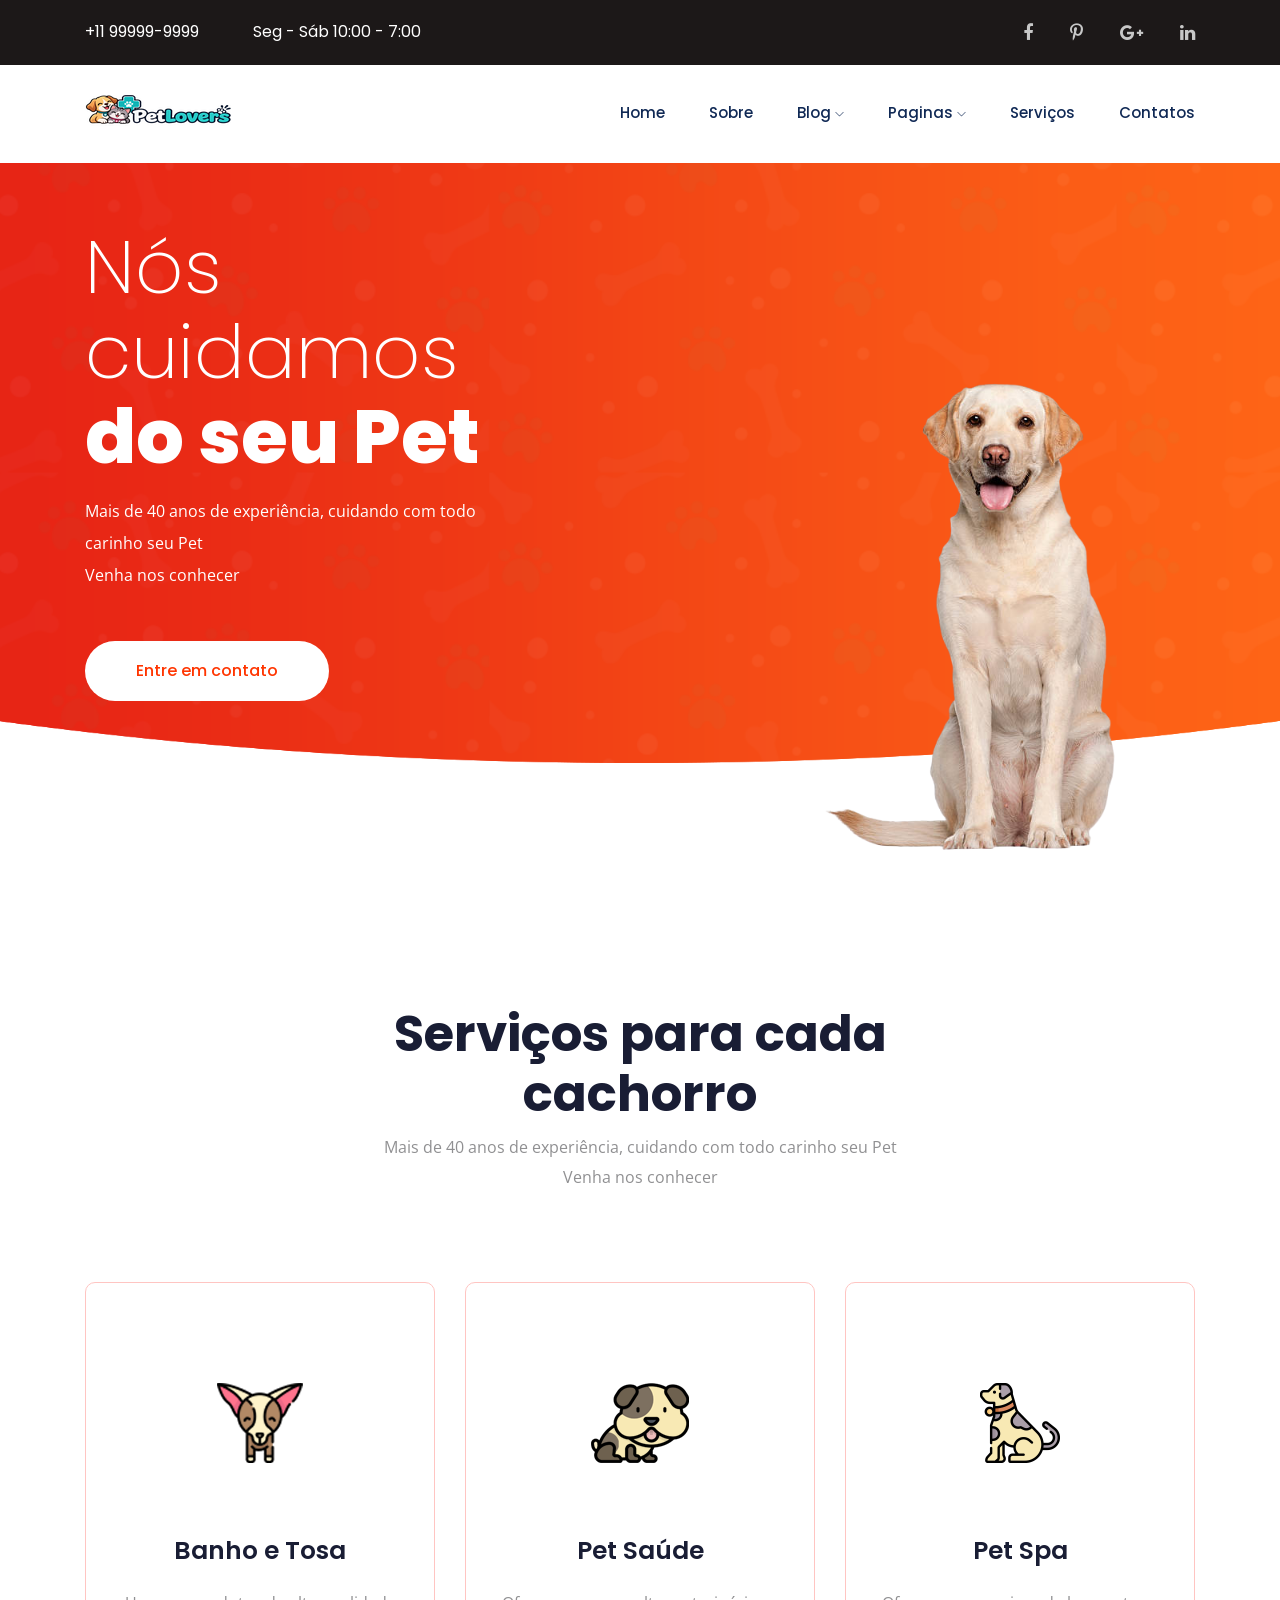
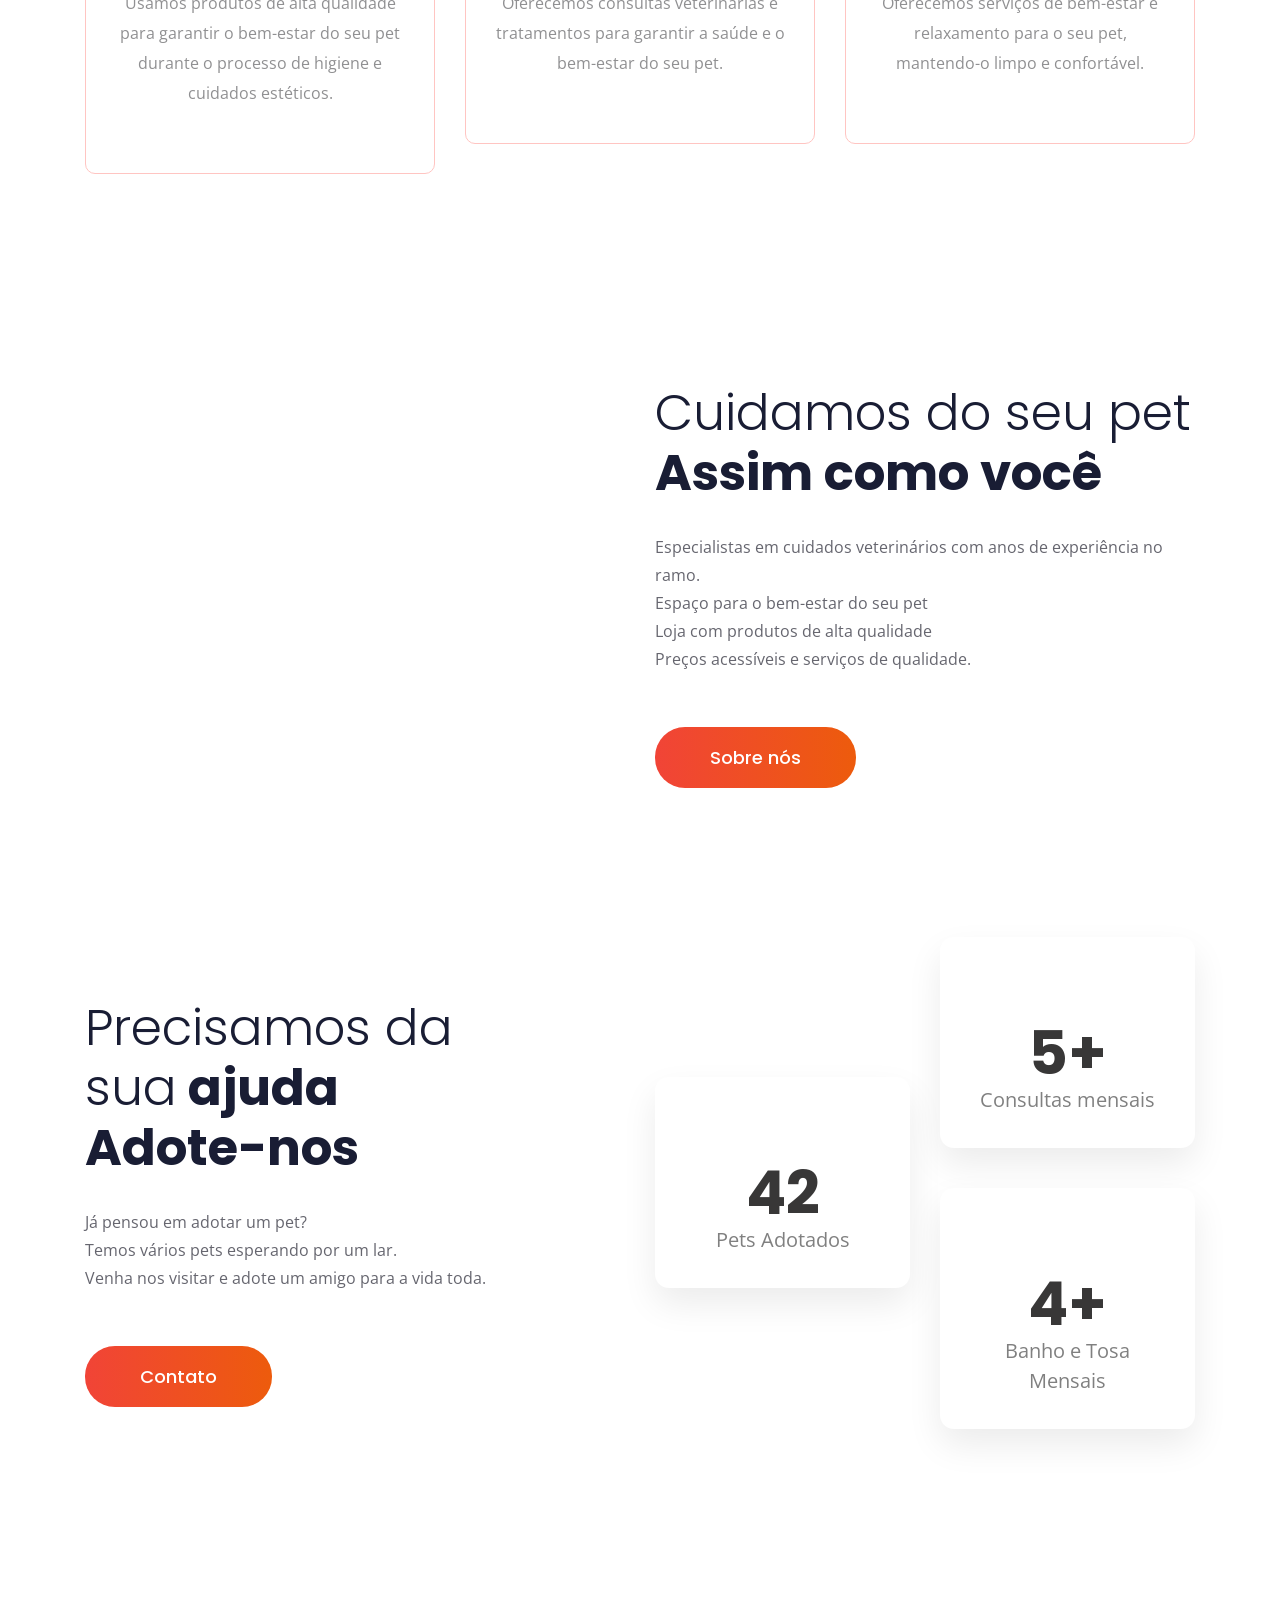
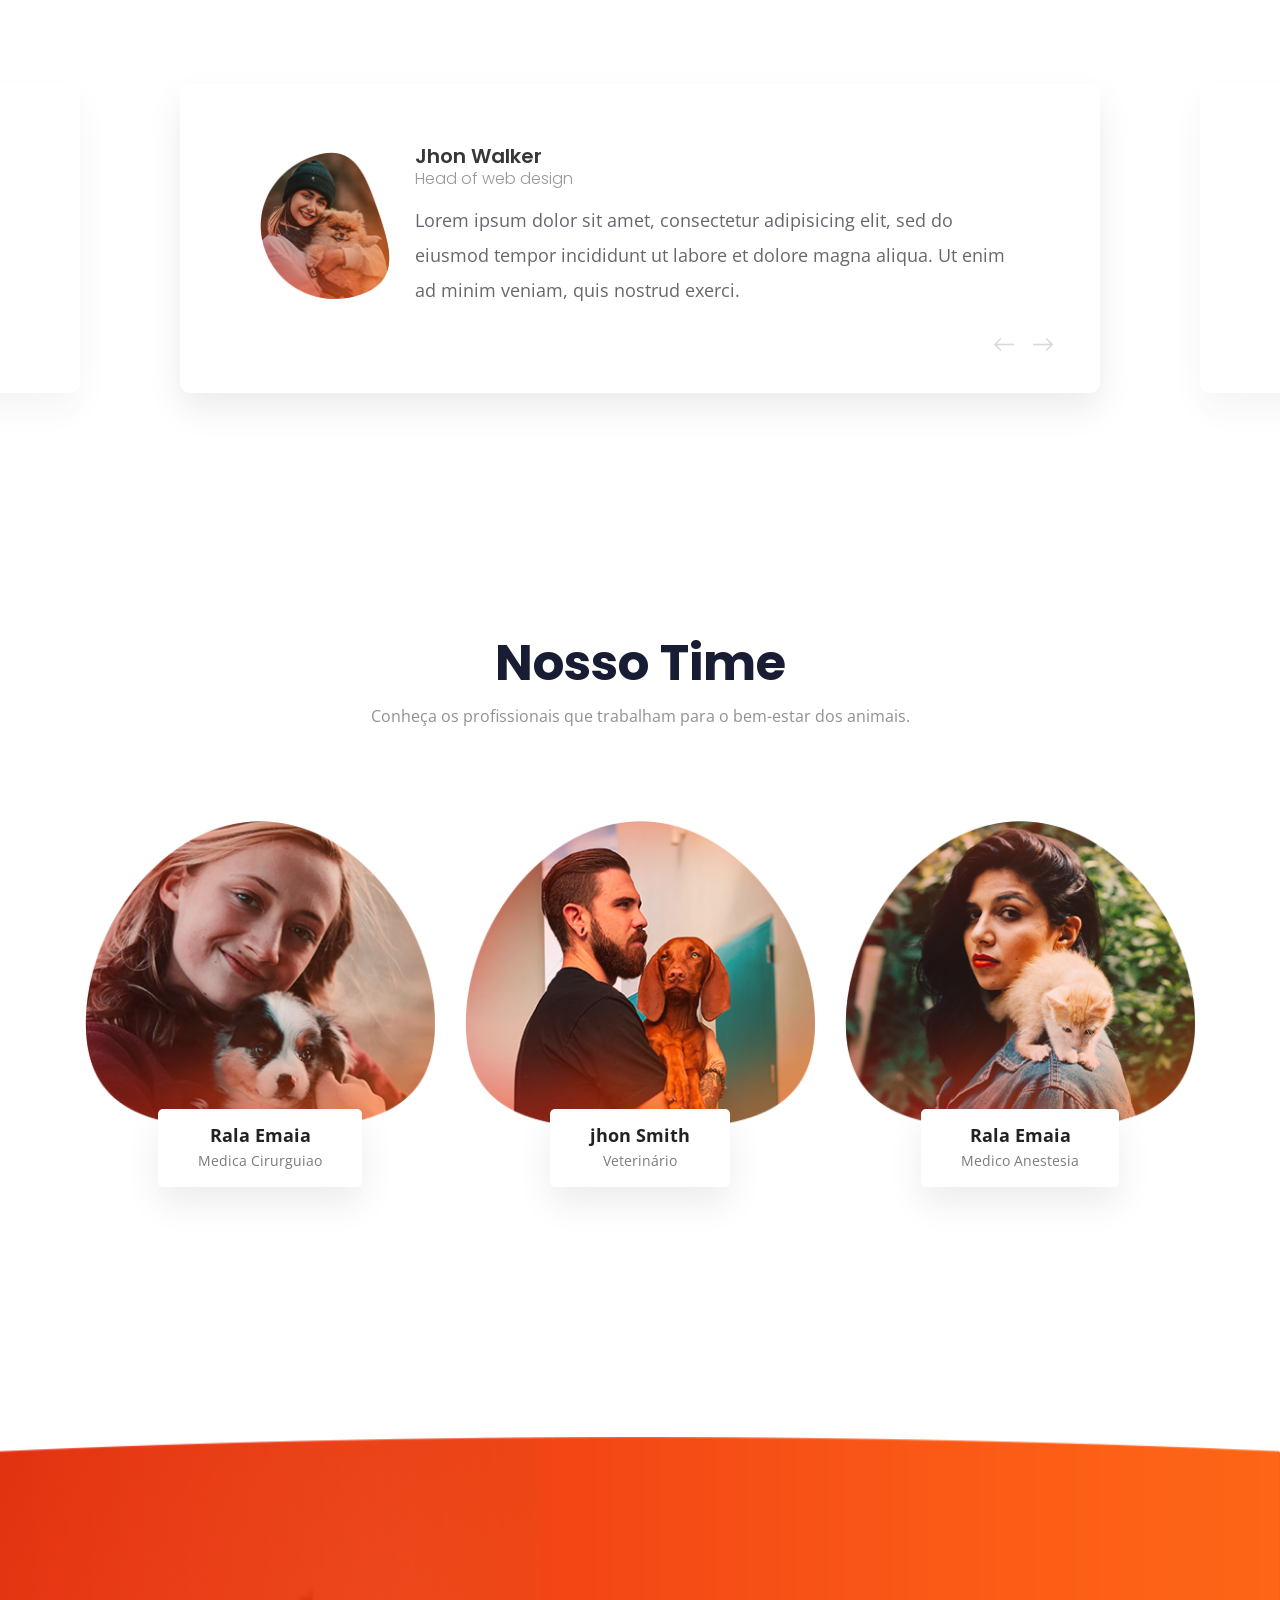
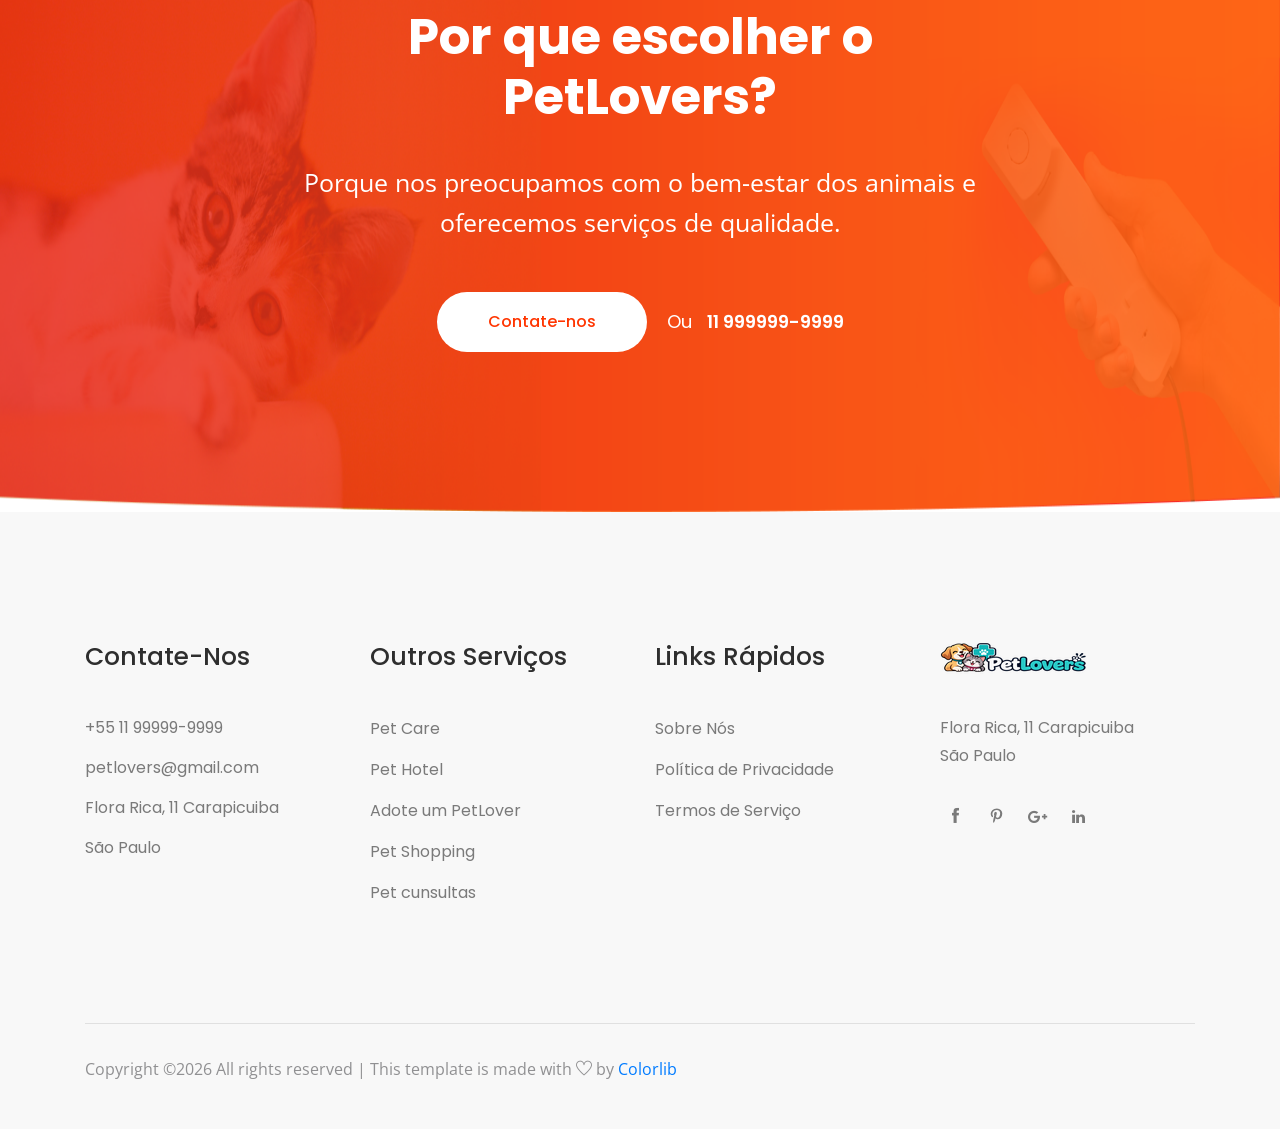
==== index.html @ 80d81865 "V.0.2 Alterado todas as palavras do site do inglês para portugues" ====
<!doctype html>
<html class="no-js" lang="zxx">

<head>
    <meta charset="utf-8">
    <meta http-equiv="x-ua-compatible" content="ie=edge">
    <title>PetLovers</title>
    <meta name="description" content="">
    <meta name="viewport" content="width=device-width, initial-scale=1">

    <!-- <link rel="manifest" href="site.webmanifest"> -->
    <link rel="shortcut icon" type="image/x-icon" href="img/favicon.png">
    <!-- Place favicon.ico in the root directory -->

    <!-- CSS here -->
    <link rel="stylesheet" href="css/bootstrap.min.css">
    <link rel="stylesheet" href="css/owl.carousel.min.css">
    <link rel="stylesheet" href="css/magnific-popup.css">
    <link rel="stylesheet" href="css/font-awesome.min.css">
    <link rel="stylesheet" href="css/themify-icons.css">
    <link rel="stylesheet" href="css/nice-select.css">
    <link rel="stylesheet" href="css/flaticon.css">
    <link rel="stylesheet" href="css/gijgo.css">
    <link rel="stylesheet" href="css/animate.css">
    <link rel="stylesheet" href="css/slicknav.css">
    <link rel="stylesheet" href="css/style.css">
    <!-- <link rel="stylesheet" href="css/responsive.css"> -->
</head>

<body>
    <!--[if lte IE 9]>
            <p class="browserupgrade">You are using an <strong>outdated</strong> browser. Please <a href="https://browsehappy.com/">upgrade your browser</a> to improve your experience and security.</p>
        <![endif]-->

    <header>
        <div class="header-area ">
            <div class="header-top_area">
                <div class="container">
                    <div class="row">
                        <div class="col-lg-6 col-md-8">
                            <div class="short_contact_list">
                                <ul>
                                    <li><a href="#">+11 99999-9999</a></li>
                                    <li><a href="#">Seg - Sáb 10:00 - 7:00</a></li>
                                </ul>
                            </div>
                        </div>
                        <div class="col-lg-6 col-md-4 ">
                            <div class="social_media_links">
                                <a href="#">
                                    <i class="fa fa-facebook"></i>
                                </a>
                                <a href="#">
                                    <i class="fa fa-pinterest-p"></i>
                                </a>
                                <a href="#">
                                    <i class="fa fa-google-plus"></i>
                                </a>
                                <a href="#">
                                    <i class="fa fa-linkedin"></i>
                                </a>
                            </div>
                        </div>
                    </div>
                </div>
            </div>
            <div id="sticky-header" class="main-header-area">
                <div class="container">
                    <div class="row align-items-center">
                        <div class="col-xl-3 col-lg-3">
                            <div class="logo">
                                <a href="index.html">
                                    <img src="img/logo.png" alt="PetLovers">
                                </a>
                            </div>
                        </div>
                        <div class="col-xl-9 col-lg-9">
                            <div class="main-menu  d-none d-lg-block">
                                <nav>
                                    <ul id="navigation">
                                        <li><a  href="index.html">home</a></li>
                                        <li><a href="about.html">Sobre</a></li>
                                        <li><a href="#">blog <i class="ti-angle-down"></i></a>
                                            <ul class="submenu">
                                                <li><a href="blog.html">blog</a></li>
                                                <li><a href="single-blog.html">Blog-Unico</a></li>
                                            </ul>
                                        </li>
                                        <li><a href="#">Paginas <i class="ti-angle-down"></i></a>
                                            <ul class="submenu">
                                                <li><a href="elements.html">Elementos</a></li>
                                                
                                            </ul>
                                        </li>
                                        <li><a href="service.html">Serviços</a></li>
                                        <li><a href="contact.html">Contatos</a></li>
                                    </ul>
                                </nav>
                            </div>
                        </div>
                        <div class="col-12">
                            <div class="mobile_menu d-block d-lg-none"></div>
                        </div>
                    </div>
                </div>
            </div>
        </div>
    </header>

    <!-- slider_area_start -->
    <div class="slider_area">
        <div class="single_slider slider_bg_1 d-flex align-items-center">
            <div class="container">
                <div class="row">
                    <div class="col-lg-5 col-md-6">
                        <div class="slider_text">
                            <h3>Nós cuidamos <br> <span>do seu Pet</span></h3>
                            <p>Mais de 40 anos de experiência, cuidando com todo carinho seu Pet<br> Venha nos conhecer</p>
                            <a href="contact.html" class="boxed-btn4">Entre em contato</a>
                        </div>
                    </div>
                </div>
            </div>
            <div class="dog_thumb d-none d-lg-block">
                <img src="img/pets/dog.png" alt="Dog">
            </div>
        </div>
    </div>
    <!-- slider_area_end -->

    <!-- service_area_start  -->
    <div class="service_area">
        <div class="container">
            <div class="row justify-content-center ">
                <div class="col-lg-7 col-md-10">
                    <div class="section_title text-center mb-95">
                        <h3>Serviços para cada cachorro</h3>
                        <p>Mais de 40 anos de experiência, cuidando com todo carinho seu Pet<br> Venha nos conhecer</p>
                    </div>
                </div>
            </div>
            <div class="row justify-content-center">
                <div class="col-lg-4 col-md-6">
                    <div class="single_service">
                         <div class="service_thumb service_icon_bg_1 d-flex align-items-center justify-content-center">
                             <div class="service_icon">
                                 <img src="img/service/service_icon_1.png" alt="">
                             </div>
                         </div>
                         <div class="service_content text-center">
                            <h3>Banho e Tosa</h3>
                            <p>Usamos produtos de alta qualidade para garantir o bem-estar do seu pet durante o processo de higiene e cuidados estéticos.</p>
                         </div>
                    </div>
                </div>
                <div class="col-lg-4 col-md-6">
                    <div class="single_service active">
                         <div class="service_thumb service_icon_bg_1 d-flex align-items-center justify-content-center">
                             <div class="service_icon">
                                 <img src="img/service/service_icon_2.png" alt="">
                             </div>
                         </div>
                         <div class="service_content text-center">
                            <h3>Pet Saúde</h3>
                            <p>Oferecemos consultas veterinárias e tratamentos para garantir a saúde e o bem-estar do seu pet.</p>
                         </div>
                    </div>
                </div>
                <div class="col-lg-4 col-md-6">
                    <div class="single_service">
                         <div class="service_thumb service_icon_bg_1 d-flex align-items-center justify-content-center">
                             <div class="service_icon">
                                 <img src="img/service/service_icon_3.png" alt="">
                             </div>
                         </div>
                         <div class="service_content text-center">
                            <h3>Pet Spa</h3>
                            <p>Oferecemos serviços de bem-estar e relaxamento para o seu pet, mantendo-o limpo e confortável.</p>
                         </div>
                    </div>
                </div>
            </div>
        </div>
    </div>
    <!-- service_area_end -->

    <!-- pet_care_area_start  -->
    <div class="pet_care_area">
        <div class="container">
            <div class="row align-items-center">
                <div class="col-lg-5 col-md-6">
                    <div class="pet_thumb">
                        <img src="img/about/pet_care.png" alt="">
                    </div>
                </div>
                <div class="col-lg-6 offset-lg-1 col-md-6">
                    <div class="pet_info">
                        <div class="section_title">
                            <h3><span>Cuidamos do seu pet </span> <br>
                                Assim como você</h3>
                            <p> Especialistas em cuidados veterinários com anos de experiência no ramo. <br> Espaço para o bem-estar do seu pet <br> Loja com produtos de alta qualidade<br>
                                Preços acessíveis e serviços de qualidade.</p>
                            <a href="about.html" class="boxed-btn3">Sobre nós</a>
                        </div>
                    </div>
                </div>
            </div>
        </div>
    </div>
    <!-- pet_care_area_end  -->

    <!-- adapt_area_start  -->
    <div class="adapt_area">
        <div class="container">
            <div class="row justify-content-between align-items-center">
                <div class="col-lg-5">
                    <div class="adapt_help">
                        <div class="section_title">
                            <h3><span>Precisamos da sua</span>
                                ajuda Adote-nos</h3>
                            <p>
                                Já pensou em adotar um pet? <br> Temos vários pets esperando por um lar. <br> Venha nos visitar e adote um amigo para a vida toda.
                            </p>
                            <a href="contact.html" class="boxed-btn3">Contato</a>
                        </div>
                    </div>
                </div>
                <div class="col-lg-6">
                    <div class="adapt_about">
                        <div class="row align-items-center">
                            <div class="col-lg-6 col-md-6">
                                <div class="single_adapt text-center">
                                    <img src="img/adapt_icon/1.png" alt="">
                                    <div class="adapt_content">
                                        <h3 class="counter">452</h3>
                                        <p>Pets Adotados</p>
                                    </div>
                                </div>
                            </div>
                            <div class="col-lg-6 col-md-6">
                                <div class="single_adapt text-center">
                                    <img src="img/adapt_icon/3.png" alt="">
                                    <div class="adapt_content">
                                        <h3><span class="counter">52</span>+</h3>
                                        <p>Consultas mensais</p>
                                    </div>
                                </div>
                                <div class="single_adapt text-center">
                                    <img src="img/adapt_icon/2.png" alt="">
                                    <div class="adapt_content">
                                        <h3><span class="counter">52</span>+</h3>
                                        <p>Banho e Tosa Mensais</p>
                                    </div>
                                </div>
                            </div>
                        </div>
                    </div>
                </div>
            </div>
        </div>
    </div>
    <!-- adapt_area_end  -->

    <!-- testmonial_area_start  -->
    <div class="testmonial_area">
        <div class="container">
            <div class="row justify-content-center">
                <div class="col-lg-10">
                    <div class="textmonial_active owl-carousel">
                        <div class="testmonial_wrap">
                            <div class="single_testmonial d-flex align-items-center">
                                <div class="test_thumb">
                                    <img src="img/testmonial/1.png" alt="">
                                </div>
                                <div class="test_content">
                                    <h4>Jhon Walker</h4>
                                    <span>Head of web design</span>
                                    <p>Lorem ipsum dolor sit amet, consectetur adipisicing elit, sed do eiusmod tempor incididunt ut labore et dolore magna aliqua. Ut enim ad minim veniam, quis nostrud exerci.</p>
                                </div>
                            </div>
                        </div>
                        <div class="testmonial_wrap">
                            <div class="single_testmonial d-flex align-items-center">
                                <div class="test_thumb">
                                    <img src="img/testmonial/1.png" alt="">
                                </div>
                                <div class="test_content">
                                    <h4>Jhon Walker</h4>
                                    <span>Head of web design</span>
                                    <p>Lorem ipsum dolor sit amet, consectetur adipisicing elit, sed do eiusmod tempor incididunt ut labore et dolore magna aliqua. Ut enim ad minim veniam, quis nostrud exerci.</p>
                                </div>
                            </div>
                        </div>
                        <div class="testmonial_wrap">
                            <div class="single_testmonial d-flex align-items-center">
                                <div class="test_thumb">
                                    <img src="img/testmonial/1.png" alt="">
                                </div>
                                <div class="test_content">
                                    <h4>Jhon Walker</h4>
                                    <span>Head of web design</span>
                                    <p>Lorem ipsum dolor sit amet, consectetur adipisicing elit, sed do eiusmod tempor incididunt ut labore et dolore magna aliqua. Ut enim ad minim veniam, quis nostrud exerci.</p>
                                </div>
                            </div>
                        </div>
                    </div>
                </div>
            </div>

        </div>
    </div>
    <!-- testmonial_area_end  -->

    <!-- team_area_start  -->
    <div class="team_area">
        <div class="container">
            <div class="row justify-content-center ">
                <div class="col-lg-6 col-md-10">
                    <div class="section_title text-center mb-95">
                        <h3>Nosso Time</h3>
                        <p>Conheça os profissionais que trabalham para o bem-estar dos animais.</p>
                    </div>
                </div>
            </div>
            <div class="row justify-content-center">
                <div class="col-lg-4 col-md-6">
                    <div class="single_team">
                        <div class="thumb">
                            <img src="img/team/1.png" alt="">
                        </div>
                        <div class="member_name text-center">
                            <div class="mamber_inner">
                                <h4>Rala Emaia</h4>
                                <p>Medica Cirurguiao</p>
                            </div>
                        </div>
                    </div>
                </div>
                <div class="col-lg-4 col-md-6">
                    <div class="single_team">
                        <div class="thumb">
                            <img src="img/team/2.png" alt="">
                        </div>
                        <div class="member_name text-center">
                            <div class="mamber_inner">
                                <h4>jhon Smith</h4>
                                <p> Veterinário</p>
                            </div>
                        </div>
                    </div>
                </div>
                <div class="col-lg-4 col-md-6">
                    <div class="single_team">
                        <div class="thumb">
                            <img src="img/team/3.png" alt="">
                        </div>
                        <div class="member_name text-center">
                            <div class="mamber_inner">
                                <h4>Rala Emaia</h4>
                                <p>Medico Anestesia</p>
                            </div>
                        </div>
                    </div>
                </div>
            </div>
        </div>
    </div>
    <!-- team_area_start  -->

    <div class="contact_anipat anipat_bg_1">
        <div class="container">
            <div class="row justify-content-center">
                <div class="col-lg-8">
                    <div class="contact_text text-center">
                        <div class="section_title text-center">
                            <h3>Por que escolher o PetLovers?</h3>
                            <p>Porque nos preocupamos com o bem-estar dos animais e oferecemos serviços de qualidade.</p>
                        </div>
                        <div class="contact_btn d-flex align-items-center justify-content-center">
                            <a href="contact.html" class="boxed-btn4">Contate-nos</a>
                            <p>Ou  <a href="#"> 11 999999-9999</a></p>
                        </div>
                    </div>
                </div>
            </div>
        </div>
    </div>

    <!-- footer_start  -->
    <footer class="footer">
        <div class="footer_top">
            <div class="container">
                <div class="row">
                    <div class="col-xl-3 col-md-6 col-lg-3">
                        <div class="footer_widget">
                            <h3 class="footer_title">
                                Contate-nos
                            </h3>
                            <ul class="address_line">
                                <li>+55 11 99999-9999</li>
                                <li><a href="#">petlovers@gmail.com</a></li>
                                <li>Flora Rica, 11 Carapicuiba <br> São Paulo </li>
                            </ul>
                        </div>
                    </div>
                    <div class="col-xl-3  col-md-6 col-lg-3">
                        <div class="footer_widget">
                            <h3 class="footer_title">
                                Outros Serviços
                            </h3>
                            <ul class="links">
                                <li><a href="#">Pet Care</a></li>
                                <li><a href="#">Pet Hotel</a></li>
                                <li><a href="#">Adote um PetLover</a></li>
                                <li><a href="#">Pet Shopping</a></li>
                                <li><a href="#">Pet cunsultas</a></li>
                            </ul>
                        </div>
                    </div>
                    <div class="col-xl-3  col-md-6 col-lg-3">
                        <div class="footer_widget">
                            <h3 class="footer_title">
                                Links Rápidos
                            </h3>
                            <ul class="links">
                                <li><a href="#">Sobre Nós</a></li>
                                <li><a href="#">Política de Privacidade</a></li>
                                <li><a href="#">Termos de Serviço</a></li>                                
                            </ul>
                        </div>
                    </div>
                    <div class="col-xl-3 col-md-6 col-lg-3 ">
                        <div class="footer_widget">
                            <div class="footer_logo">
                                <a href="#">
                                    <img src="img/logo.png" alt="">
                                </a>
                            </div>
                            <p class="address_text">Flora Rica, 11 Carapicuiba <br> São Paulo
                            </p>
                            <div class="socail_links">
                                <ul>
                                    <li>
                                        <a href="#">
                                            <i class="ti-facebook"></i>
                                        </a>
                                    </li>
                                    <li>
                                        <a href="#">
                                            <i class="ti-pinterest"></i>
                                        </a>
                                    </li>
                                    <li>
                                        <a href="#">
                                            <i class="fa fa-google-plus"></i>
                                        </a>
                                    </li>
                                    <li>
                                        <a href="#">
                                            <i class="fa fa-linkedin"></i>
                                        </a>
                                    </li>
                                </ul>
                            </div>

                        </div>
                    </div>
                </div>
            </div>
        </div>
        <div class="copy-right_text">
            <div class="container">
                <div class="bordered_1px"></div>
                <div class="row">
                    <div class="col-xl-12">
                        <p class="copy_right text-center">
                            <p><!-- Link back to Colorlib can't be removed. Template is licensed under CC BY 3.0. -->
  Copyright &copy;<script>document.write(new Date().getFullYear());</script> All rights reserved | This template is made with <i class="ti-heart" aria-hidden="true"></i> by <a href="https://colorlib.com" target="_blank">Colorlib</a>
  <!-- Link back to Colorlib can't be removed. Template is licensed under CC BY 3.0. --></p>
                        </p>
                    </div>
                </div>
            </div>
        </div>
    </footer>
    <!-- footer_end  -->


    <!-- JS here -->
    <script src="js/vendor/modernizr-3.5.0.min.js"></script>
    <script src="js/vendor/jquery-1.12.4.min.js"></script>
    <script src="js/popper.min.js"></script>
    <script src="js/bootstrap.min.js"></script>
    <script src="js/owl.carousel.min.js"></script>
    <script src="js/isotope.pkgd.min.js"></script>
    <script src="js/ajax-form.js"></script>
    <script src="js/waypoints.min.js"></script>
    <script src="js/jquery.counterup.min.js"></script>
    <script src="js/imagesloaded.pkgd.min.js"></script>
    <script src="js/scrollIt.js"></script>
    <script src="js/jquery.scrollUp.min.js"></script>
    <script src="js/wow.min.js"></script>
    <script src="js/nice-select.min.js"></script>
    <script src="js/jquery.slicknav.min.js"></script>
    <script src="js/jquery.magnific-popup.min.js"></script>
    <script src="js/plugins.js"></script>
    <script src="js/gijgo.min.js"></script>

    <!--contact js-->
    <script src="js/contact.js"></script>
    <script src="js/jquery.ajaxchimp.min.js"></script>
    <script src="js/jquery.form.js"></script>
    <script src="js/jquery.validate.min.js"></script>
    <script src="js/mail-script.js"></script>

    <script src="js/main.js"></script>
    <script>
        $('#datepicker').datepicker({
            iconsLibrary: 'fontawesome',
            disableDaysOfWeek: [0, 0],
        //     icons: {
        //      rightIcon: '<span class="fa fa-caret-down"></span>'
        //  }
        });
        $('#datepicker2').datepicker({
            iconsLibrary: 'fontawesome',
            icons: {
             rightIcon: '<span class="fa fa-caret-down"></span>'
         }

        });
        var timepicker = $('#timepicker').timepicker({
         format: 'HH.MM'
     });
    </script>
</body>

</html>
---- css/themify-icons.css ----
@font-face {
	font-family: 'themify';
	src:url('../fonts/themify.eot?-fvbane');
	src:url('../fonts/themify.eot?#iefix-fvbane') format('embedded-opentype'),
		url('../fonts/themify.woff?-fvbane') format('woff'),
		url('../fonts/themify.ttf?-fvbane') format('truetype'),
		url('../fonts/themify.svg?-fvbane#themify') format('svg');
	font-weight: normal;
	font-style: normal;
}

[class^="ti-"], [class*=" ti-"] {
	font-family: 'themify';
	/* speak: none; */
	font-style: normal;
	font-weight: normal;
	font-variant: normal;
	text-transform: none;
	line-height: 1;

	/* Better Font Rendering =========== */
	-webkit-font-smoothing: antialiased;
	-moz-osx-font-smoothing: grayscale;
}

.ti-wand:before {
	content: "\e600";
}
.ti-volume:before {
	content: "\e601";
}
.ti-user:before {
	content: "\e602";
}
.ti-unlock:before {
	content: "\e603";
}
.ti-unlink:before {
	content: "\e604";
}
.ti-trash:before {
	content: "\e605";
}
.ti-thought:before {
	content: "\e606";
}
.ti-target:before {
	content: "\e607";
}
.ti-tag:before {
	content: "\e608";
}
.ti-tablet:before {
	content: "\e609";
}
.ti-star:before {
	content: "\e60a";
}
.ti-spray:before {
	content: "\e60b";
}
.ti-signal:before {
	content: "\e60c";
}
.ti-shopping-cart:before {
	content: "\e60d";
}
.ti-shopping-cart-full:before {
	content: "\e60e";
}
.ti-settings:before {
	content: "\e60f";
}
.ti-search:before {
	content: "\e610";
}
.ti-zoom-in:before {
	content: "\e611";
}
.ti-zoom-out:before {
	content: "\e612";
}
.ti-cut:before {
	content: "\e613";
}
.ti-ruler:before {
	content: "\e614";
}
.ti-ruler-pencil:before {
	content: "\e615";
}
.ti-ruler-alt:before {
	content: "\e616";
}
.ti-bookmark:before {
	content: "\e617";
}
.ti-bookmark-alt:before {
	content: "\e618";
}
.ti-reload:before {
	content: "\e619";
}
.ti-plus:before {
	content: "\e61a";
}
.ti-pin:before {
	content: "\e61b";
}
.ti-pencil:before {
	content: "\e61c";
}
.ti-pencil-alt:before {
	content: "\e61d";
}
.ti-paint-roller:before {
	content: "\e61e";
}
.ti-paint-bucket:before {
	content: "\e61f";
}
.ti-na:before {
	content: "\e620";
}
.ti-mobile:before {
	content: "\e621";
}
.ti-minus:before {
	content: "\e622";
}
.ti-medall:before {
	content: "\e623";
}
.ti-medall-alt:before {
	content: "\e624";
}
.ti-marker:before {
	content: "\e625";
}
.ti-marker-alt:before {
	content: "\e626";
}
.ti-arrow-up:before {
	content: "\e627";
}
.ti-arrow-right:before {
	content: "\e628";
}
.ti-arrow-left:before {
	content: "\e629";
}
.ti-arrow-down:before {
	content: "\e62a";
}
.ti-lock:before {
	content: "\e62b";
}
.ti-location-arrow:before {
	content: "\e62c";
}
.ti-link:before {
	content: "\e62d";
}
.ti-layout:before {
	content: "\e62e";
}
.ti-layers:before {
	content: "\e62f";
}
.ti-layers-alt:before {
	content: "\e630";
}
.ti-key:before {
	content: "\e631";
}
.ti-import:before {
	content: "\e632";
}
.ti-image:before {
	content: "\e633";
}
.ti-heart:before {
	content: "\e634";
}
.ti-heart-broken:before {
	content: "\e635";
}
.ti-hand-stop:before {
	content: "\e636";
}
.ti-hand-open:before {
	content: "\e637";
}
.ti-hand-drag:before {
	content: "\e638";
}
.ti-folder:before {
	content: "\e639";
}
.ti-flag:before {
	content: "\e63a";
}
.ti-flag-alt:before {
	content: "\e63b";
}
.ti-flag-alt-2:before {
	content: "\e63c";
}
.ti-eye:before {
	content: "\e63d";
}
.ti-export:before {
	content: "\e63e";
}
.ti-exchange-vertical:before {
	content: "\e63f";
}
.ti-desktop:before {
	content: "\e640";
}
.ti-cup:before {
	content: "\e641";
}
.ti-crown:before {
	content: "\e642";
}
.ti-comments:before {
	content: "\e643";
}
.ti-comment:before {
	content: "\e644";
}
.ti-comment-alt:before {
	content: "\e645";
}
.ti-close:before {
	content: "\e646";
}
.ti-clip:before {
	content: "\e647";
}
.ti-angle-up:before {
	content: "\e648";
}
.ti-angle-right:before {
	content: "\e649";
}
.ti-angle-left:before {
	content: "\e64a";
}
.ti-angle-down:before {
	content: "\e64b";
}
.ti-check:before {
	content: "\e64c";
}
.ti-check-box:before {
	content: "\e64d";
}
.ti-camera:before {
	content: "\e64e";
}
.ti-announcement:before {
	content: "\e64f";
}
.ti-brush:before {
	content: "\e650";
}
.ti-briefcase:before {
	content: "\e651";
}
.ti-bolt:before {
	content: "\e652";
}
.ti-bolt-alt:before {
	content: "\e653";
}
.ti-blackboard:before {
	content: "\e654";
}
.ti-bag:before {
	content: "\e655";
}
.ti-move:before {
	content: "\e656";
}
.ti-arrows-vertical:before {
	content: "\e657";
}
.ti-arrows-horizontal:before {
	content: "\e658";
}
.ti-fullscreen:before {
	content: "\e659";
}
.ti-arrow-top-right:before {
	content: "\e65a";
}
.ti-arrow-top-left:before {
	content: "\e65b";
}
.ti-arrow-circle-up:before {
	content: "\e65c";
}
.ti-arrow-circle-right:before {
	content: "\e65d";
}
.ti-arrow-circle-left:before {
	content: "\e65e";
}
.ti-arrow-circle-down:before {
	content: "\e65f";
}
.ti-angle-double-up:before {
	content: "\e660";
}
.ti-angle-double-right:before {
	content: "\e661";
}
.ti-angle-double-left:before {
	content: "\e662";
}
.ti-angle-double-down:before {
	content: "\e663";
}
.ti-zip:before {
	content: "\e664";
}
.ti-world:before {
	content: "\e665";
}
.ti-wheelchair:before {
	content: "\e666";
}
.ti-view-list:before {
	content: "\e667";
}
.ti-view-list-alt:before {
	content: "\e668";
}
.ti-view-grid:before {
	content: "\e669";
}
.ti-uppercase:before {
	content: "\e66a";
}
.ti-upload:before {
	content: "\e66b";
}
.ti-underline:before {
	content: "\e66c";
}
.ti-truck:before {
	content: "\e66d";
}
.ti-timer:before {
	content: "\e66e";
}
.ti-ticket:before {
	content: "\e66f";
}
.ti-thumb-up:before {
	content: "\e670";
}
.ti-thumb-down:before {
	content: "\e671";
}
.ti-text:before {
	content: "\e672";
}
.ti-stats-up:before {
	content: "\e673";
}
.ti-stats-down:before {
	content: "\e674";
}
.ti-split-v:before {
	content: "\e675";
}
.ti-split-h:before {
	content: "\e676";
}
.ti-smallcap:before {
	content: "\e677";
}
.ti-shine:before {
	content: "\e678";
}
.ti-shift-right:before {
	content: "\e679";
}
.ti-shift-left:before {
	content: "\e67a";
}
.ti-shield:before {
	content: "\e67b";
}
.ti-notepad:before {
	content: "\e67c";
}
.ti-server:before {
	content: "\e67d";
}
.ti-quote-right:before {
	content: "\e67e";
}
.ti-quote-left:before {
	content: "\e67f";
}
.ti-pulse:before {
	content: "\e680";
}
.ti-printer:before {
	content: "\e681";
}
.ti-power-off:before {
	content: "\e682";
}
.ti-plug:before {
	content: "\e683";
}
.ti-pie-chart:before {
	content: "\e684";
}
.ti-paragraph:before {
	content: "\e685";
}
.ti-panel:before {
	content: "\e686";
}
.ti-package:before {
	content: "\e687";
}
.ti-music:before {
	content: "\e688";
}
.ti-music-alt:before {
	content: "\e689";
}
.ti-mouse:before {
	content: "\e68a";
}
.ti-mouse-alt:before {
	content: "\e68b";
}
.ti-money:before {
	content: "\e68c";
}
.ti-microphone:before {
	content: "\e68d";
}
.ti-menu:before {
	content: "\e68e";
}
.ti-menu-alt:before {
	content: "\e68f";
}
.ti-map:before {
	content: "\e690";
}
.ti-map-alt:before {
	content: "\e691";
}
.ti-loop:before {
	content: "\e692";
}
.ti-location-pin:before {
	content: "\e693";
}
.ti-list:before {
	content: "\e694";
}
.ti-light-bulb:before {
	content: "\e695";
}
.ti-Italic:before {
	content: "\e696";
}
.ti-info:before {
	content: "\e697";
}
.ti-infinite:before {
	content: "\e698";
}
.ti-id-badge:before {
	content: "\e699";
}
.ti-hummer:before {
	content: "\e69a";
}
.ti-home:before {
	content: "\e69b";
}
.ti-help:before {
	content: "\e69c";
}
.ti-headphone:before {
	content: "\e69d";
}
.ti-harddrives:before {
	content: "\e69e";
}
.ti-harddrive:before {
	content: "\e69f";
}
.ti-gift:before {
	content: "\e6a0";
}
.ti-game:before {
	content: "\e6a1";
}
.ti-filter:before {
	content: "\e6a2";
}
.ti-files:before {
	content: "\e6a3";
}
.ti-file:before {
	content: "\e6a4";
}
.ti-eraser:before {
	content: "\e6a5";
}
.ti-envelope:before {
	content: "\e6a6";
}
.ti-download:before {
	content: "\e6a7";
}
.ti-direction:before {
	content: "\e6a8";
}
.ti-direction-alt:before {
	content: "\e6a9";
}
.ti-dashboard:before {
	content: "\e6aa";
}
.ti-control-stop:before {
	content: "\e6ab";
}
.ti-control-shuffle:before {
	content: "\e6ac";
}
.ti-control-play:before {
	content: "\e6ad";
}
.ti-control-pause:before {
	content: "\e6ae";
}
.ti-control-forward:before {
	content: "\e6af";
}
.ti-control-backward:before {
	content: "\e6b0";
}
.ti-cloud:before {
	content: "\e6b1";
}
.ti-cloud-up:before {
	content: "\e6b2";
}
.ti-cloud-down:before {
	content: "\e6b3";
}
.ti-clipboard:before {
	content: "\e6b4";
}
.ti-car:before {
	content: "\e6b5";
}
.ti-calendar:before {
	content: "\e6b6";
}
.ti-book:before {
	content: "\e6b7";
}
.ti-bell:before {
	content: "\e6b8";
}
.ti-basketball:before {
	content: "\e6b9";
}
.ti-bar-chart:before {
	content: "\e6ba";
}
.ti-bar-chart-alt:before {
	content: "\e6bb";
}
.ti-back-right:before {
	content: "\e6bc";
}
.ti-back-left:before {
	content: "\e6bd";
}
.ti-arrows-corner:before {
	content: "\e6be";
}
.ti-archive:before {
	content: "\e6bf";
}
.ti-anchor:before {
	content: "\e6c0";
}
.ti-align-right:before {
	content: "\e6c1";
}
.ti-align-left:before {
	content: "\e6c2";
}
.ti-align-justify:before {
	content: "\e6c3";
}
.ti-align-center:before {
	content: "\e6c4";
}
.ti-alert:before {
	content: "\e6c5";
}
.ti-alarm-clock:before {
	content: "\e6c6";
}
.ti-agenda:before {
	content: "\e6c7";
}
.ti-write:before {
	content: "\e6c8";
}
.ti-window:before {
	content: "\e6c9";
}
.ti-widgetized:before {
	content: "\e6ca";
}
.ti-widget:before {
	content: "\e6cb";
}
.ti-widget-alt:before {
	content: "\e6cc";
}
.ti-wallet:before {
	content: "\e6cd";
}
.ti-video-clapper:before {
	content: "\e6ce";
}
.ti-video-camera:before {
	content: "\e6cf";
}
.ti-vector:before {
	content: "\e6d0";
}
.ti-themify-logo:before {
	content: "\e6d1";
}
.ti-themify-favicon:before {
	content: "\e6d2";
}
.ti-themify-favicon-alt:before {
	content: "\e6d3";
}
.ti-support:before {
	content: "\e6d4";
}
.ti-stamp:before {
	content: "\e6d5";
}
.ti-split-v-alt:before {
	content: "\e6d6";
}
.ti-slice:before {
	content: "\e6d7";
}
.ti-shortcode:before {
	content: "\e6d8";
}
.ti-shift-right-alt:before {
	content: "\e6d9";
}
.ti-shift-left-alt:before {
	content: "\e6da";
}
.ti-ruler-alt-2:before {
	content: "\e6db";
}
.ti-receipt:before {
	content: "\e6dc";
}
.ti-pin2:before {
	content: "\e6dd";
}
.ti-pin-alt:before {
	content: "\e6de";
}
.ti-pencil-alt2:before {
	content: "\e6df";
}
.ti-palette:before {
	content: "\e6e0";
}
.ti-more:before {
	content: "\e6e1";
}
.ti-more-alt:before {
	content: "\e6e2";
}
.ti-microphone-alt:before {
	content: "\e6e3";
}
.ti-magnet:before {
	content: "\e6e4";
}
.ti-line-double:before {
	content: "\e6e5";
}
.ti-line-dotted:before {
	content: "\e6e6";
}
.ti-line-dashed:before {
	content: "\e6e7";
}
.ti-layout-width-full:before {
	content: "\e6e8";
}
.ti-layout-width-default:before {
	content: "\e6e9";
}
.ti-layout-width-default-alt:before {
	content: "\e6ea";
}
.ti-layout-tab:before {
	content: "\e6eb";
}
.ti-layout-tab-window:before {
	content: "\e6ec";
}
.ti-layout-tab-v:before {
	content: "\e6ed";
}
.ti-layout-tab-min:before {
	content: "\e6ee";
}
.ti-layout-slider:before {
	content: "\e6ef";
}
.ti-layout-slider-alt:before {
	content: "\e6f0";
}
.ti-layout-sidebar-right:before {
	content: "\e6f1";
}
.ti-layout-sidebar-none:before {
	content: "\e6f2";
}
.ti-layout-sidebar-left:before {
	content: "\e6f3";
}
.ti-layout-placeholder:before {
	content: "\e6f4";
}
.ti-layout-menu:before {
	content: "\e6f5";
}
.ti-layout-menu-v:before {
	content: "\e6f6";
}
.ti-layout-menu-separated:before {
	content: "\e6f7";
}
.ti-layout-menu-full:before {
	content: "\e6f8";
}
.ti-layout-media-right-alt:before {
	content: "\e6f9";
}
.ti-layout-media-right:before {
	content: "\e6fa";
}
.ti-layout-media-overlay:before {
	content: "\e6fb";
}
.ti-layout-media-overlay-alt:before {
	content: "\e6fc";
}
.ti-layout-media-overlay-alt-2:before {
	content: "\e6fd";
}
.ti-layout-media-left-alt:before {
	content: "\e6fe";
}
.ti-layout-media-left:before {
	content: "\e6ff";
}
.ti-layout-media-center-alt:before {
	content: "\e700";
}
.ti-layout-media-center:before {
	content: "\e701";
}
.ti-layout-list-thumb:before {
	content: "\e702";
}
.ti-layout-list-thumb-alt:before {
	content: "\e703";
}
.ti-layout-list-post:before {
	content: "\e704";
}
.ti-layout-list-large-image:before {
	content: "\e705";
}
.ti-layout-line-solid:before {
	content: "\e706";
}
.ti-layout-grid4:before {
	content: "\e707";
}
.ti-layout-grid3:before {
	content: "\e708";
}
.ti-layout-grid2:before {
	content: "\e709";
}
.ti-layout-grid2-thumb:before {
	content: "\e70a";
}
.ti-layout-cta-right:before {
	content: "\e70b";
}
.ti-layout-cta-left:before {
	content: "\e70c";
}
.ti-layout-cta-center:before {
	content: "\e70d";
}
.ti-layout-cta-btn-right:before {
	content: "\e70e";
}
.ti-layout-cta-btn-left:before {
	content: "\e70f";
}
.ti-layout-column4:before {
	content: "\e710";
}
.ti-layout-column3:before {
	content: "\e711";
}
.ti-layout-column2:before {
	content: "\e712";
}
.ti-layout-accordion-separated:before {
	content: "\e713";
}
.ti-layout-accordion-merged:before {
	content: "\e714";
}
.ti-layout-accordion-list:before {
	content: "\e715";
}
.ti-ink-pen:before {
	content: "\e716";
}
.ti-info-alt:before {
	content: "\e717";
}
.ti-help-alt:before {
	content: "\e718";
}
.ti-headphone-alt:before {
	content: "\e719";
}
.ti-hand-point-up:before {
	content: "\e71a";
}
.ti-hand-point-right:before {
	content: "\e71b";
}
.ti-hand-point-left:before {
	content: "\e71c";
}
.ti-hand-point-down:before {
	content: "\e71d";
}
.ti-gallery:before {
	content: "\e71e";
}
.ti-face-smile:before {
	content: "\e71f";
}
.ti-face-sad:before {
	content: "\e720";
}
.ti-credit-card:before {
	content: "\e721";
}
.ti-control-skip-forward:before {
	content: "\e722";
}
.ti-control-skip-backward:before {
	content: "\e723";
}
.ti-control-record:before {
	content: "\e724";
}
.ti-control-eject:before {
	content: "\e725";
}
.ti-comments-smiley:before {
	content: "\e726";
}
.ti-brush-alt:before {
	content: "\e727";
}
.ti-youtube:before {
	content: "\e728";
}
.ti-vimeo:before {
	content: "\e729";
}
.ti-twitter:before {
	content: "\e72a";
}
.ti-time:before {
	content: "\e72b";
}
.ti-tumblr:before {
	content: "\e72c";
}
.ti-skype:before {
	content: "\e72d";
}
.ti-share:before {
	content: "\e72e";
}
.ti-share-alt:before {
	content: "\e72f";
}
.ti-rocket:before {
	content: "\e730";
}
.ti-pinterest:before {
	content: "\e731";
}
.ti-new-window:before {
	content: "\e732";
}
.ti-microsoft:before {
	content: "\e733";
}
.ti-list-ol:before {
	content: "\e734";
}
.ti-linkedin:before {
	content: "\e735";
}
.ti-layout-sidebar-2:before {
	content: "\e736";
}
.ti-layout-grid4-alt:before {
	content: "\e737";
}
.ti-layout-grid3-alt:before {
	content: "\e738";
}
.ti-layout-grid2-alt:before {
	content: "\e739";
}
.ti-layout-column4-alt:before {
	content: "\e73a";
}
.ti-layout-column3-alt:before {
	content: "\e73b";
}
.ti-layout-column2-alt:before {
	content: "\e73c";
}
.ti-instagram:before {
	content: "\e73d";
}
.ti-google:before {
	content: "\e73e";
}
.ti-github:before {
	content: "\e73f";
}
.ti-flickr:before {
	content: "\e740";
}
.ti-facebook:before {
	content: "\e741";
}
.ti-dropbox:before {
	content: "\e742";
}
.ti-dribbble:before {
	content: "\e743";
}
.ti-apple:before {
	content: "\e744";
}
.ti-android:before {
	content: "\e745";
}
.ti-save:before {
	content: "\e746";
}
.ti-save-alt:before {
	content: "\e747";
}
.ti-yahoo:before {
	content: "\e748";
}
.ti-wordpress:before {
	content: "\e749";
}
.ti-vimeo-alt:before {
	content: "\e74a";
}
.ti-twitter-alt:before {
	content: "\e74b";
}
.ti-tumblr-alt:before {
	content: "\e74c";
}
.ti-trello:before {
	content: "\e74d";
}
.ti-stack-overflow:before {
	content: "\e74e";
}
.ti-soundcloud:before {
	content: "\e74f";
}
.ti-sharethis:before {
	content: "\e750";
}
.ti-sharethis-alt:before {
	content: "\e751";
}
.ti-reddit:before {
	content: "\e752";
}
.ti-pinterest-alt:before {
	content: "\e753";
}
.ti-microsoft-alt:before {
	content: "\e754";
}
.ti-linux:before {
	content: "\e755";
}
.ti-jsfiddle:before {
	content: "\e756";
}
.ti-joomla:before {
	content: "\e757";
}
.ti-html5:before {
	content: "\e758";
}
.ti-flickr-alt:before {
	content: "\e759";
}
.ti-email:before {
	content: "\e75a";
}
.ti-drupal:before {
	content: "\e75b";
}
.ti-dropbox-alt:before {
	content: "\e75c";
}
.ti-css3:before {
	content: "\e75d";
}
.ti-rss:before {
	content: "\e75e";
}
.ti-rss-alt:before {
	content: "\e75f";
}
---- css/nice-select.css ----
.nice-select {
  -webkit-tap-highlight-color: transparent;
  background-color: #fff;
  border-radius: 5px;
  border: solid 1px #e8e8e8;
  box-sizing: border-box;
  clear: both;
  cursor: pointer;
  display: block;
  float: left;
  font-family: inherit;
  font-size: 14px;
  font-weight: normal;
  height: 42px;
  line-height: 40px;
  outline: none;
  padding-left: 18px;
  padding-right: 30px;
  position: relative;
  text-align: left !important;
  -webkit-transition: all 0.2s ease-in-out;
  transition: all 0.2s ease-in-out;
  -webkit-user-select: none;
     -moz-user-select: none;
      -ms-user-select: none;
          user-select: none;
  white-space: nowrap;
  width: auto; }
  .nice-select:hover {
    border-color: #dbdbdb; }
  .nice-select:active, .nice-select.open, .nice-select:focus {
    border-color: #999; }


  .nice-select.disabled {
    border-color: #ededed;
    color: #999;
    pointer-events: none; }
    .nice-select.disabled:after {
      border-color: #cccccc; }
  .nice-select.wide {
    width: 100%; }
    .nice-select.wide .list {
      left: 0 !important;
      right: 0 !important; }
  .nice-select.right {
    float: right; }
    .nice-select.right .list {
      left: auto;
      right: 0; }
  .nice-select.small {
    font-size: 12px;
    height: 36px;
    line-height: 34px; }
    .nice-select.small:after {
      height: 4px;
      width: 4px; }
    .nice-select.small .option {
      line-height: 34px;
      min-height: 34px; }
  .nice-select .list {
    background-color: #fff;
    border-radius: 5px;
    box-shadow: 0 0 0 1px rgba(68, 68, 68, 0.11);
    box-sizing: border-box;
    margin-top: 4px;
    opacity: 0;
    overflow: hidden;
    padding: 0;
    pointer-events: none;
    position: absolute;
    top: 100%;
    left: 0;
    -webkit-transform-origin: 50% 0;
        -ms-transform-origin: 50% 0;
            transform-origin: 50% 0;
    -webkit-transform: scale(0.75) translateY(-21px);
        -ms-transform: scale(0.75) translateY(-21px);
            transform: scale(0.75) translateY(-21px);
    -webkit-transition: all 0.2s cubic-bezier(0.5, 0, 0, 1.25), opacity 0.15s ease-out;
    transition: all 0.2s cubic-bezier(0.5, 0, 0, 1.25), opacity 0.15s ease-out;
    z-index: 9; }
    .nice-select .list:hover .option:not(:hover) {
      background-color: transparent !important; }
  .nice-select .option {
    cursor: pointer;
    font-weight: 400;
    line-height: 40px;
    list-style: none;
    min-height: 40px;
    outline: none;
    padding-left: 18px;
    padding-right: 29px;
    text-align: left;
    -webkit-transition: all 0.2s;
    transition: all 0.2s; }
    .nice-select .option:hover, .nice-select .option.focus, .nice-select .option.selected.focus {
      background-color: #f6f6f6; }
    .nice-select .option.selected {
      font-weight: bold; }
    .nice-select .option.disabled {
      background-color: transparent;
      color: #999;
      cursor: default; }

.no-csspointerevents .nice-select .list {
  display: none; }

.no-csspointerevents .nice-select.open .list {
  display: block; }





  /* ,,,,,,,,,,,,,,,, */


  .nice-select:after {
    content: "\e64b";
    display: block;
    height: 5px;
    margin-top: -5px;
    pointer-events: none;
    position: absolute;
    right: 30px;
    top: 8px;
    transition: all 0.15s ease-in-out;
    width: 5px;
    font-family: 'themify';
    color: #ddd; }

    .nice-select.open:after {
 }
    .nice-select.open .list {
      opacity: 1;
      pointer-events: auto;
      -webkit-transform: scale(1) translateY(0);
          -ms-transform: scale(1) translateY(0);
              transform: scale(1) translateY(0); }
---- css/flaticon.css ----
/*
  	Flaticon icon font: Flaticon
  	Creation date: 13/01/2020 05:31
  	*/

@font-face {
  font-family: "Flaticon";
  src: url("../fonts/Flaticon.eot");
  src: url("../fonts/Flaticon.eot?#iefix") format("embedded-opentype"),
       url("../fonts/Flaticon.woff2") format("woff2"),
       url("../fonts/Flaticon.woff") format("woff"),
       url("../fonts/Flaticon.ttf") format("truetype"),
       url("../fonts/Flaticon.svg#Flaticon") format("svg");
  font-weight: normal;
  font-style: normal;
}

@media screen and (-webkit-min-device-pixel-ratio:0) {
  @font-face {
    font-family: "Flaticon";
    src: url("../fonts/Flaticon.svg#Flaticon") format("svg");
  }
}

[class^="flaticon-"]:before, [class*=" flaticon-"]:before,
[class^="flaticon-"]:after, [class*=" flaticon-"]:after {   
  font-family: Flaticon;
font-style: normal;
}

.flaticon-right:before { content: "\f100"; }
.flaticon-left:before { content: "\f101"; }
---- css/gijgo.css ----
.gj-button {
    background-color: #f5f5f5;
    border: 1px solid #ddd;
    color: #000;
    border-radius: 3px;
    padding: 6px 10px;
    cursor: pointer;
}

.gj-unselectable {
    -webkit-touch-callout: none;
    -webkit-user-select: none;
    -khtml-user-select: none;
    -moz-user-select: none;
    -ms-user-select: none;
    user-select: none;
}

.gj-row {
    display: -webkit-box;
    display: -ms-flexbox;
    display: flex;
    -ms-flex-wrap: wrap;
    flex-wrap: wrap;
}

.gj-margin-left-5 {
    margin-left: 5px;
}

.gj-margin-left-10 {
    margin-left: 10px;
}

.gj-width-full {
    width: 100%;
}

.gj-cursor-pointer {
    cursor: pointer;
}

.gj-text-align-center {
    text-align: center;
}

.gj-font-size-16 {
    font-size: 16px;
}

.gj-hidden {
    display: none;
}

/** Material Design */
.gj-button-md {
    background: 0 0;
    border: none;
    border-radius: 2px;
    color: rgba(0, 0, 0, 0.87);
    position: relative;
    height: 36px;
    margin: 0;
    min-width: 64px;
    padding: 0 16px;
    display: inline-block;
    font-family: "Roboto","Helvetica","Arial",sans-serif;
    font-size: 1rem;
    font-weight: 500;
    text-transform: uppercase;
    letter-spacing: 0;
    overflow: hidden;
    will-change: box-shadow;
    transition: box-shadow .2s cubic-bezier(.4,0,1,1),background-color .2s cubic-bezier(.4,0,.2,1),color .2s cubic-bezier(.4,0,.2,1);
    outline: none;
    cursor: pointer;
    text-decoration: none;
    text-align: center;
    line-height: 36px;
    vertical-align: middle;
    overflow: hidden;
    -webkit-user-select: none;
    -moz-user-select: none;
    -ms-user-select: none;
    user-select: none;
}

.gj-button-md:hover {
    background-color: rgba(158,158,158,.2);
}

.gj-button-md:disabled {
    color: rgba(0,0,0,.26);
    background: 0 0;
}

.gj-button-md .material-icons,
.gj-button-md .gj-icon {
    vertical-align: middle;
    /*font-size: 1.3rem;
    margin-right: 4px;*/
}

.gj-button-md.gj-button-md-icon {
    width: 24px;
    height: 31px;
    min-width: 24px;
    padding: 0px;
    display: table;
}

.gj-button-md.gj-button-md-icon .material-icons,
.gj-button-md.gj-button-md-icon .gj-icon {
    display: table-cell;
    margin-right: 0px;
    width: 24px;
    height: 24px;
}

.gj-button-md.active {
    background-color: rgba(158,158,158,.4);
}

.gj-button-md-group {
    position: relative;
    display: inline-block;
    vertical-align: middle;
}

.gj-textbox-md {
    border: none;
    border-bottom: 1px solid rgba(0,0,0,.42);
    display: block;
    font-family: "Helvetica","Arial",sans-serif;
    font-size: 16px;
    line-height: 16px;
    padding: 4px 0px;
    margin: 0;
    width: 100%;
    background: 0 0;
    text-align: left;
    color: rgba(0,0,0,.87);
}

.gj-textbox-md:focus,
.gj-textbox-md:active {
    border-bottom: 2px solid rgba(0,0,0,.42);
    outline: none;
}

.gj-textbox-md::placeholder {
    color: #8e8e8e;
}

.gj-textbox-md:-ms-input-placeholder {
    color: #8e8e8e;
}

.gj-textbox-md::-ms-input-placeholder {
    color: #8e8e8e;
}

.gj-md-spacer-24 {
    min-width: 24px;
    width: 24px;
    display: inline-block;
}

.gj-md-spacer-32 {
    min-width: 32px;
    width: 32px;
    display: inline-block;
}

.gj-modal {
    position: fixed;
    top: 0;
    right: 0;
    bottom: 0;
    left: 0;
    z-index: 1203;
    display: none;
    overflow: hidden;
    -webkit-overflow-scrolling: touch;
    outline: 0;
    background-color: rgba(0, 0, 0, 0.54118);
    transition: 200ms ease opacity;
    will-change: opacity;
}

/* List */
ul.gj-list li [data-role="wrapper"] {
    display: table;
    width: 100%;
}

ul.gj-list li [data-role="checkbox"] {
    display: table-cell;
    vertical-align:middle;
    text-align:center;
}

ul.gj-list li [data-role="image"] {
    display: table-cell;
    vertical-align:middle;
    text-align:center;
}

ul.gj-list li [data-role="display"] {
    display: table-cell;
    vertical-align:middle;
    cursor: pointer;
}

ul.gj-list li [data-role="display"]:empty:before {
  content: "\200b"; /* unicode zero width space character */
}

/* List - Bootstrap */
ul.gj-list-bootstrap {
    padding-left: 0px;
    margin-bottom: 0px;
}

ul.gj-list-bootstrap li {
    padding: 0px;
}

ul.gj-list-bootstrap li [data-role="wrapper"] {
    padding: 0px 10px;
}

ul.gj-list-bootstrap li [data-role="checkbox"] {
    width: 24px;
    padding: 3px;
}

ul.gj-list-bootstrap li [data-role="image"] {
    width: 24px;
    height: 24px;
}

ul.gj-list-bootstrap li [data-role="display"] {
    padding: 8px 0px 8px 4px;
}

.list-group-item.active ul li, .list-group-item.active:focus ul li, .list-group-item.active:hover ul li {
    text-shadow: none;
    color:initial;
}

/* List - Material Design */
ul.gj-list-md {
    padding: 0px;
    list-style: none;
    list-style-type: none;
    line-height: 24px;
    letter-spacing: 0;
    color: #616161; /* Gray 700 */
}

ul.gj-list-md li {
    display: list-item;
    list-style-type: none;
    padding: 0px;
    min-height: unset;
    box-sizing: border-box;
    align-items: center;
    cursor: default;
    overflow: hidden;

    font-family: "Roboto","Helvetica","Arial",sans-serif;
    font-size: 16px;
    font-weight: 400;
    letter-spacing: .04em;
    line-height: 1;
    
    -webkit-flex-direction: row;
    -ms-flex-direction: row;
    flex-direction: row;
    -webkit-flex-wrap: nowrap;
    -ms-flex-wrap: nowrap;
    flex-wrap: nowrap;
}

ul.gj-list-md li [data-role="checkbox"] {
    height: 24px;
    width: 24px;
}

ul.gj-list-md li [data-role="image"] {
    height: 24px;
    width: 24px;
}

ul.gj-list-md li [data-role="display"] {
    padding: 8px 0px 8px 5px;
    order: 0;
    flex-grow: 2;
    text-decoration: none;
    box-sizing: border-box;
    align-items: center;
    text-align: left;
    color: rgba(0,0,0,.87);
}

ul.gj-list-md li.disabled>[data-role="wrapper"]>[data-role="display"] {
    color: #9E9E9E; /* Gray 500 */
}

.gj-list-md-active {
    background: #e0e0e0;
    color: #3f51b5;
}


/* Picker */
.gj-picker {
    position: absolute;
    z-index: 1203;
    background-color: #fff;
}

.gj-picker .selected {
    color: #fff;
}

/* Material Design */
.gj-picker-md {
    font-family: "Roboto","Helvetica","Arial",sans-serif;
    font-size: 16px;
    font-weight: 400;
    letter-spacing: .04em;
    line-height: 1;
    color: rgba(0,0,0,.87);
    border: 1px solid #E0E0E0;
}

.gj-modal .gj-picker-md {
    border: 0px;
}

.gj-picker-md [role="header"] {
    color: rgba(255, 255, 255, 0.54);
    display: flex;
    background: #4A3600;
    align-items: baseline;
    user-select: none;
    justify-content: center;
}

.gj-picker-md [role="footer"] {
    float: right;
    padding: 10px;
}

.gj-picker-md [role="footer"] button.gj-button-md {
    color: #4A3600;
    font-weight: bold;
    font-size: 13px;
}

/* Bootstrap */
.gj-picker-bootstrap {
    border-radius: 4px;
    border: 1px solid #E0E0E0;
}

.gj-picker-bootstrap .selected {
    color: #888;
}

.gj-picker-bootstrap [role="header"] {
    background: #eee;
    color: #AAA;
}
@font-face {
    font-family: 'gijgo-material';
    src: url('../fonts/gijgo-material.eot?235541');
    src: url('../fonts/gijgo-material.eot?235541#iefix') format('embedded-opentype'), url('../fonts/gijgo-material.ttf?235541') format('truetype'), url('../fonts/gijgo-material.woff?235541') format('woff'), url('../fonts/gijgo-material.svg?235541#gijgo-material') format('svg');
    font-weight: normal;
    font-style: normal;
}

.gj-icon {
    /* use !important to prevent issues with browser extensions that change fonts */
    font-family: 'gijgo-material' !important;
    font-size: 24px;
    speak: none;
    font-style: normal;
    font-weight: normal;
    font-variant: normal;
    text-transform: none;
    line-height: 1;
    /* Enable Ligatures ================ */
    letter-spacing: 0;
    -webkit-font-feature-settings: "liga";
    -moz-font-feature-settings: "liga=1";
    -moz-font-feature-settings: "liga";
    -ms-font-feature-settings: "liga" 1;
    font-feature-settings: "liga";
    -webkit-font-variant-ligatures: discretionary-ligatures;
    font-variant-ligatures: discretionary-ligatures;
    /* Better Font Rendering =========== */
    -webkit-font-smoothing: antialiased;
    -moz-osx-font-smoothing: grayscale;
}

.gj-icon.undo:before {
    content: "\e900";
}

.gj-icon.vertical-align-top:before {
    content: "\e901";
}

.gj-icon.vertical-align-center:before {
    content: "\e902";
}

.gj-icon.vertical-align-bottom:before {
    content: "\e903";
}

.gj-icon.arrow-dropup:before {
    content: "\e904";
}

.gj-icon.clock:before {
    content: "\e905";
}

.gj-icon.refresh:before {
    content: "\e906";
}

.gj-icon.last-page:before {
    content: "\e907";
}

.gj-icon.first-page:before {
    content: "\e908";
}

.gj-icon.cancel:before {
    content: "\e909";
}

.gj-icon.clear:before {
    content: "\e90a";
}

.gj-icon.check-circle:before {
    content: "\e90b";
}

.gj-icon.delete:before {
    content: "\e90c";
}

.gj-icon.arrow-upward:before {
    content: "\e90d";
}

.gj-icon.arrow-forward:before {
    content: "\e90e";
}

.gj-icon.arrow-downward:before {
    content: "\e90f";
}

.gj-icon.arrow-back:before {
    content: "\e910";
}

.gj-icon.list-numbered:before {
    content: "\e911";
}

.gj-icon.list-bulleted:before {
    content: "\e912";
}

.gj-icon.indent-increase:before {
    content: "\e913";
}

.gj-icon.indent-decrease:before {
    content: "\e914";
}

.gj-icon.redo:before {
    content: "\e915";
}

.gj-icon.align-right:before {
    content: "\e916";
}

.gj-icon.align-left:before {
    content: "\e917";
}

.gj-icon.align-justify:before {
    content: "\e918";
}

.gj-icon.align-center:before {
    content: "\e919";
}

.gj-icon.strikethrough:before {
    content: "\e91a";
}

.gj-icon.italic:before {
    content: "\e91b";
}

.gj-icon.underlined:before {
    content: "\e91c";
}

.gj-icon.bold:before {
    content: "\e91d";
}

.gj-icon.arrow-dropdown:before {
    content: "\e91e";
}

.gj-icon.done:before {
    content: "\e91f";
}

.gj-icon.pencil:before {
    content: "\e920";
}

.gj-icon.minus:before {
    content: "\e921";
}

.gj-icon.plus:before {
    content: "\e922";
}

.gj-icon.chevron-up:before {
    content: "\e923";
}

.gj-icon.chevron-right:before {
    content: "\e924";
}

.gj-icon.chevron-down:before {
    content: "\e925";
}

.gj-icon.chevron-left:before {
    content: "\e926";
}

.gj-icon.event:before {
    content: "\e927";
}
.gj-draggable {
    cursor: move;
}
.gj-resizable-handle {
    position: absolute;
    font-size: 0.1px;
    display: block;
    -ms-touch-action: none;
    touch-action: none;
    z-index: 1203;
}

.gj-resizable-n {
    cursor: n-resize;
    height: 7px;
    width: 100%;
    top: -5px;
    left: 0;
}
.gj-resizable-e {
    cursor: e-resize;
    width: 7px;
    right: -5px;
    top: 0;
    height: 100%;
}
.gj-resizable-s {
    cursor: s-resize;
    height: 7px;
    width: 100%;
    bottom: -5px;
    left: 0;
}
.gj-resizable-w {
	cursor: w-resize;
	width: 7px;
	left: -5px;
	top: 0;
	height: 100%;
}
.gj-resizable-se {
	cursor: se-resize;
	width: 12px;
	height: 12px;
	right: 1px;
	bottom: 1px;
}
.gj-resizable-sw {
	cursor: sw-resize;
	width: 9px;
	height: 9px;
	left: -5px;
	bottom: -5px;
}
.gj-resizable-nw {
	cursor: nw-resize;
	width: 9px;
	height: 9px;
	left: -5px;
	top: -5px;
}
.gj-resizable-ne {
	cursor: ne-resize;
	width: 9px;
	height: 9px;
	right: -5px;
	top: -5px;
}

.gj-dialog-footer {
    position: absolute;
    bottom: 0px;
    width: 100%;
    margin-top: 0px;
}

.gj-dialog-scrollable [data-role="body"] {
    overflow-x: hidden;
    overflow-y: scroll;
}

/** Bootstrap 3 **/
.gj-dialog-bootstrap {
    overflow: hidden;
    z-index: 1202;
}

.gj-dialog-bootstrap [data-role="title"] {
    display: inline;
}
.gj-dialog-bootstrap [data-role="close"] {
    line-height: 1.42857143;
}

/** Bootstrap 4 **/
.gj-dialog-bootstrap4 {
    overflow: hidden;
    z-index: 1202;
}

.gj-dialog-bootstrap4 [data-role="title"] {
    display: inline;
}
.gj-dialog-bootstrap4 [data-role="close"] {
    line-height: 1.5;
}

/** Material Design **/
.gj-dialog-md {
    background-color: #FFF;
    overflow: hidden;
    border: none;
    box-shadow: 0 11px 15px -7px rgba(0,0,0,.2), 0 24px 38px 3px rgba(0,0,0,.14), 0 9px 46px 8px rgba(0,0,0,.12);
    box-sizing: border-box;
    position: relative;
    display: -webkit-box;
    display: -webkit-flex;
    display: -ms-flexbox;
    display: flex;
    -webkit-box-orient: vertical;
    -webkit-box-direction: normal;
    -webkit-flex-direction: column;
    -ms-flex-direction: column;
    flex-direction: column;
    -webkit-background-clip: padding-box;
    background-clip: padding-box;
    outline: 0;
    z-index: 1202;
}

.gj-dialog-md-header {
    padding: 24px 24px 0px 24px;
    font-family: "Roboto","Helvetica","Arial",sans-serif;
}

.gj-dialog-md-title {
    margin: 0;
    font-weight: 400;
    display: inline;
    line-height: 28px;
    font-size: 20px;
}

.gj-dialog-md-close {
    -webkit-appearance: none;
    padding: 0;
    cursor: pointer;
    background: 0 0;
    border: 0;
    float: right;
    line-height: 28px;
    font-size: 28px;
}

.gj-dialog-md-body {
    padding: 20px 24px 24px 24px;
    color: rgba(0,0,0,.54);
    font-family: "Helvetica","Arial",sans-serif;
    font-size: 14px;
    font-weight: 400;
    line-height: 20px;
}

.gj-dialog-md-footer {
    padding: 8px 8px 8px 24px;
    display: -webkit-flex;
    display: -ms-flexbox;
    display: flex;
    -webkit-flex-direction: row-reverse;
    -ms-flex-direction: row-reverse;
    flex-direction: row-reverse;
    -webkit-flex-wrap: wrap;
    -ms-flex-wrap: wrap;
    flex-wrap: wrap;

    box-sizing: border-box;
}

.gj-dialog-md-footer>*:first-child {
    margin-right: 0;
}

.gj-dialog-md-footer>* {
    margin-right: 8px;
    height: 36px;
}
DIV.gj-grid-wrapper {
    margin: auto;
    position: relative;
    clear:both;
    z-index: 1;
}

TABLE.gj-grid {
    margin: auto;    
    border-collapse: collapse;
    width: 100%;
    table-layout: fixed;
}

TABLE.gj-grid THEAD TH [data-role="selectAll"] {
    margin: auto;
}

TABLE.gj-grid THEAD TH [data-role="title"] {
    display: inline-block;
}

TABLE.gj-grid THEAD TH [data-role="sorticon"] {
    display: inline-block;
}

TABLE.gj-grid THEAD TH {
    overflow: hidden;
    text-overflow: ellipsis;
}

TABLE.gj-grid.autogrow-header-row THEAD TH {
    overflow: auto;
    text-overflow: initial;
    white-space: pre-wrap;
    -ms-word-break: break-word;
    word-break: break-word;
}

TABLE.gj-grid > tbody > tr > td {
    overflow: hidden;
    position: relative;
}

table.gj-grid tbody div[data-role="display"] {
    vertical-align: middle;
    text-indent: 0;
    white-space: pre-wrap;
    -ms-word-break: break-word;
    word-break: break-word;
}

table.gj-grid.fixed-body-rows tbody div[data-role="display"] {
    overflow: hidden;
    text-overflow: ellipsis;
    white-space: nowrap;
    -ms-word-break: initial;
    word-break: initial;
}

table.gj-grid tfoot DIV[data-role="display"] {
    vertical-align: middle;
    text-indent: 0;
    display: flex;
}

TABLE.gj-grid .fa {
    padding: 2px;
}

TABLE.gj-grid > tbody > tr > td > div {
    padding: 2px;
    overflow: hidden;
}

DIV.gj-grid-wrapper DIV.gj-grid-loading-cover
{
    background: #BBBBBB;
    opacity: 0.5;
    position: absolute;
    vertical-align: middle;
}

DIV.gj-grid-wrapper DIV.gj-grid-loading-text
{
    position: absolute;
    font-weight: bold;
}

/* Bootstrap Theme */
table.gj-grid-bootstrap thead th {
    background-color: #f5f5f5;
    vertical-align:middle;
}

table.gj-grid-bootstrap thead th [data-role="sorticon"] {
    margin-left: 5px;
}

table.gj-grid-bootstrap thead th [data-role="sorticon"] i.gj-icon,
table.gj-grid-bootstrap thead th [data-role="sorticon"] i.material-icons {
    position: absolute;
    font-size: 20px;
    top: 15px;
}

table.gj-grid-bootstrap tbody tr td div[data-role="display"] {
    padding: 0px;
}

.gj-grid-bootstrap-4 .gj-checkbox-bootstrap {
    display: inline-block;
    padding-top: 2px;
}

.gj-grid-bootstrap-4 tbody tr.active {
    background-color: rgba(0,0,0,.075);
}

/* Material Design Theme */
.gj-grid-md {
    position: relative;
    border: 1px solid #e0e0e0;
    border-collapse: collapse;
    white-space: nowrap;
    font-size: 13px;
    font-family: "Roboto","Helvetica","Arial",sans-serif;
    background-color: #fff;
}

.gj-grid-md td:first-of-type, .gj-grid-md th:first-of-type {
    padding-left: 24px;
}

.gj-grid-md th {
    position: relative;
    vertical-align: bottom;
    font-weight: 700;
    line-height: 31px;
    letter-spacing: 0;
    height: 56px;
    font-size: 12px;
    color: rgba(0,0,0,.54);
    padding-bottom: 8px;
    box-sizing: border-box;
    padding: 12px 18px;
    text-align: right;
}

.gj-grid-md td {
    position: relative;
    height: 48px;
    border-top: 1px solid #e0e0e0;
    border-bottom: 1px solid #e0e0e0;
    padding: 12px 18px;
    box-sizing: border-box;
    text-align: left;
    color: rgba(0,0,0,.87);
}

.gj-grid-md tbody tr {
    position: relative;
    height: 48px;
    transition-duration: .28s;
    transition-timing-function: cubic-bezier(.4,0,.2,1);
    transition-property: background-color;
}

.gj-grid-md tbody tr:hover {
    background-color: #EEEEEE; /* Gray 200 */
}

.gj-grid-md tbody tr.gj-grid-md-select {
    background-color: #F5F5F5; /* Grey 100 */
}


table.gj-grid-md thead th [data-role="sorticon"] {
    margin-left: 5px;
}

table.gj-grid-md thead th [data-role="sorticon"] i.gj-icon,
table.gj-grid-md thead th [data-role="sorticon"] i.material-icons {
    position: absolute;
    font-size: 16px;
    top: 19px;
}

table.gj-grid-md thead th.gj-grid-select-all {
    padding-bottom: 3px;
}
/* Hide all prioritized columns by default */
@media only all {
	th.display-1120,
	td.display-1120,
	th.display-960,
	td.display-960,
	th.display-800,
	td.display-800,
	th.display-640,
	td.display-640,
	th.display-480,
	td.display-480,
	th.display-320,
	td.display-320 {
		display: none;
	}
}

/* Show at 320px (20em x 16px) */
@media screen and (min-width: 20em) {
	TABLE.gj-grid-bootstrap th.display-320,
	TABLE.gj-grid-bootstrap td.display-320 {
		display: table-cell;
	}
}
/* Show at 480px (30em x 16px) */
@media screen and (min-width: 30em) {
	TABLE.gj-grid-bootstrap th.display-480,
	TABLE.gj-grid-bootstrap td.display-480 {
		display: table-cell;
	}
}
/* Show at 640px (40em x 16px) */
@media screen and (min-width: 40em) {
	TABLE.gj-grid-bootstrap th.display-640,
	TABLE.gj-grid-bootstrap td.display-640 {
		display: table-cell;
	}
}
/* Show at 800px (50em x 16px) */
@media screen and (min-width: 50em) {
	TABLE.gj-grid-bootstrap th.display-800,
	TABLE.gj-grid-bootstrap td.display-800 {
		display: table-cell;
	}
}
/* Show at 960px (60em x 16px) */
@media screen and (min-width: 60em) {
	TABLE.gj-grid-bootstrap th.display-960,
	TABLE.gj-grid-bootstrap td.display-960 {
		display: table-cell;
	}
}
/* Show at 1,120px (70em x 16px) */
@media screen and (min-width: 70em) {
	TABLE.gj-grid-bootstrap th.display-1120,
	TABLE.gj-grid-bootstrap td.display-1120 {
		display: table-cell;
	}
}

/* Material Design Theme */
.gj-grid-md tfoot tr th {
    padding-right: 14px;
}

.gj-grid-md tfoot tr[data-role="pager"] .gj-grid-mdl-pager-label {
    padding-left: 5px;
    padding-right: 5px;
}

.gj-grid-md tfoot tr[data-role="pager"] .gj-dropdown-md {
    margin-left: 12px;
}

.gj-grid-md tfoot tr[data-role="pager"] .gj-dropdown-md [role="presenter"] {
    font-size: 12px;
    font-weight: bold;
    color: rgba(0,0,0,.54);
}

.gj-grid-md tfoot tr[data-role="pager"] .gj-dropdown-md [role="presenter"] [role="display"] {
    text-align: right;
}

.gj-grid-md tfoot tr[data-role="pager"] .gj-grid-md-limit-select {
    margin-left: 10px;
    font-size: 12px;
    font-weight: bold;
    color: rgba(0,0,0,.54);
}

/* Bootstrap */
.gj-grid-bootstrap tfoot tr[data-role="pager"] th {
    line-height: 30px;
    background-color: #f5f5f5;
}

.gj-grid-bootstrap tfoot tr[data-role="pager"] th > div > div {
    margin-right: 5px;
}

.gj-grid-bootstrap tfoot tr[data-role="pager"] th > div > button {
    margin-right: 5px;
}

.gj-grid-bootstrap-4 tfoot tr[data-role="pager"] th > div button {
    height: 34px;
}

.gj-grid-bootstrap-4 tfoot tr[data-role="pager"] th div .gj-dropdown-bootstrap-4 .gj-dropdown-expander-mi .gj-icon {
    top: 5px;
}

.gj-grid-bootstrap-3 tfoot tr[data-role="pager"] th > div > input {
    margin-right: 5px;
    width: 40px;
    text-align: right;
    display: inline-block;
    font-weight: bold;
}

.gj-grid-bootstrap-4 tfoot tr[data-role="pager"] th > div > div.input-group {
    width: 40px;
}

.gj-grid-bootstrap-4 tfoot tr[data-role="pager"] th > div > div.input-group input {
    text-align: right;
    font-weight: bold;
    height: 34px;
    padding-top: 2px;
    padding-bottom: 6px;
}

.gj-grid-bootstrap tfoot tr[data-role="pager"] th > div > select {
    display: inline-block;
    margin-right: 5px;
    width: 60px;
}

.gj-grid-bootstrap tfoot tr[data-role="pager"] th .gj-dropdown-bootstrap .gj-list-bootstrap [data-role="display"] {
    line-height: 14px;
}

.gj-grid-bootstrap tfoot tr[data-role="pager"] th .gj-dropdown-bootstrap [role="presenter"] [role="display"] {
    font-weight: bold;
}

.gj-grid-bootstrap tfoot tr[data-role="pager"] th .gj-dropdown-bootstrap-3 [role="presenter"] {
    padding: 2px 8px;
}

.gj-grid-bootstrap tfoot tr[data-role="pager"] th .gj-dropdown-bootstrap-4 [role="presenter"] {
    padding: 1px 8px;
}
.gj-grid thead tr th div.gj-grid-column-resizer-wrapper {
    position: relative;
    width: 100%;
    height: 0px; 
    top: 0px; 
    left: 0px; 
    padding: 0px;
}

span.gj-grid-column-resizer {
    position: absolute;
    right: 0px;
    width: 10px;
    top: -100px;
    height: 300px;
    z-index: 1203;
    cursor: e-resize;
}

.gj-grid-resize-cursor {
    cursor: e-resize;
}
.gj-grid-md tbody tr.gj-grid-top-border td {
  border-top: 2px solid #777;
}
.gj-grid-md tbody tr.gj-grid-bottom-border td {
  border-bottom: 2px solid #777;
}

.gj-grid-bootstrap tbody tr.gj-grid-top-border td {
  border-top: 2px solid #777;
}
.gj-grid-bootstrap tbody tr.gj-grid-bottom-border td {
  border-bottom: 2px solid #777;
}
.gj-grid-md thead tr th.gj-grid-left-border,
.gj-grid-md tbody tr td.gj-grid-left-border
{
    border-left: 3px solid #777;
}
.gj-grid-md thead tr th.gj-grid-right-border,
.gj-grid-md tbody tr td.gj-grid-right-border
{
    border-right: 3px solid #777;
}

.gj-grid-bootstrap thead tr th.gj-grid-left-border,
.gj-grid-bootstrap tbody tr td.gj-grid-left-border
{
    border-left: 5px solid #ddd;
}
.gj-grid-bootstrap thead tr th.gj-grid-right-border,
.gj-grid-bootstrap tbody tr td.gj-grid-right-border
{
    border-right: 5px solid #ddd;
}
.gj-dirty {
    position: absolute;
    top: 0px;
    left: 0px;
    border-style: solid;
    border-width: 3px;
    border-color: #f00 transparent transparent #f00;
    padding: 0;
    overflow: hidden;
    vertical-align: top;
}

/* Material Design */
.gj-grid-md tbody tr td.gj-grid-management-column {
    padding: 3px;
}

.gj-grid-md tbody tr td[data-mode="edit"] {
    padding: 0px 18px;
}

.gj-grid-md tbody .gj-dropdown-md [role="presenter"] [role="display"] {
    padding: 0px;
}

/* Bootstrap */
.gj-grid-bootstrap tbody tr td[data-mode="edit"] {
    padding: 0px;
}

.gj-grid-bootstrap tbody tr td[data-mode="edit"] [data-role="edit"] {
    padding: 0px;
}

/* Bootstrap 3 */
.gj-grid-bootstrap-3 tbody tr td.gj-grid-management-column {
    padding: 3px;
}

.gj-grid-bootstrap-3 tbody tr td[data-mode="edit"] {
    height: 38px;
}

.gj-grid-bootstrap-3 tbody tr td[data-mode="edit"] [data-role="edit"] input[type="text"] {
    height: 37px;
    padding: 8px;
}

.gj-grid-bootstrap-3 tbody tr td[data-mode="edit"] .gj-dropdown-bootstrap [role="presenter"] {
    border: 0px;
    border-radius: 0px;
    height: 37px;
    padding-left: 8px;
}

.gj-grid-bootstrap-3 tbody tr td[data-mode="edit"] .gj-datepicker-bootstrap {
    height: 37px;
}

.gj-grid-bootstrap-3 tbody tr td[data-mode="edit"] .gj-datepicker-bootstrap [role="input"] {
    height: 37px;
    border:0px;
    border-radius: 0px;
}

.gj-grid-bootstrap-3 tbody tr td[data-mode="edit"] .gj-datepicker-bootstrap [role="right-icon"] {
    border:0px;
    border-radius: 0px;
}

.gj-grid-bootstrap-3 tbody tr td[data-mode="edit"] .gj-checkbox-bootstrap {
    display: inline-block;
    padding-top: 10px;
    height: 32px;
}

/* Bootstrap 4 */
.gj-grid-bootstrap-4 tbody tr td.gj-grid-management-column {
    padding: 6px;
}

.gj-grid-bootstrap-4 tbody tr td[data-mode="edit"] [data-role="edit"] input[type="text"] {
    height: 48px;
    padding-left: 12px;
}

.gj-grid-bootstrap-4 tbody tr td[data-mode="edit"] .gj-dropdown-bootstrap [role="presenter"] {
    border: 0px;
    border-radius: 0px;
    height: 48px;
    padding-left: 12px;
    font-family: -apple-system,system-ui,BlinkMacSystemFont,"Segoe UI",Roboto,"Helvetica Neue",Arial,sans-serif;
}

.gj-grid-bootstrap-4 tbody tr td[data-mode="edit"] .gj-dropdown-bootstrap-4 [role="expander"].gj-dropdown-expander-mi .gj-icon,
.gj-grid-bootstrap-4 tbody tr td[data-mode="edit"] .gj-dropdown-bootstrap-4 [role="expander"].gj-dropdown-expander-mi .material-icons {
    top: 13px;
}

.gj-grid-bootstrap-4 tbody tr td[data-mode="edit"] .gj-datepicker-bootstrap {
    height: 48px;
}

.gj-grid-bootstrap-4 tbody tr td[data-mode="edit"] .gj-datepicker-bootstrap [role="input"] {
    height: 48px;
    border:0px;
    border-radius: 0px;
}

.gj-grid-bootstrap-4 tbody tr td[data-mode="edit"] .gj-datepicker-bootstrap [role="right-icon"] {
    background-color: #fff;
}

.gj-grid-bootstrap-4 tbody tr td[data-mode="edit"] .gj-datepicker-bootstrap [role="right-icon"] button {
    border: 0px;
    border-radius: 0px;
    width: 43px;
    position: relative;
}

.gj-grid-bootstrap-4 tbody tr td[data-mode="edit"] .gj-datepicker-bootstrap [role="right-icon"] .gj-icon,
.gj-grid-bootstrap-4 tbody tr td[data-mode="edit"] .gj-datepicker-bootstrap [role="right-icon"] .material-icons {
    top: 13px;
    left: 10px;
    font-size: 24px;
}

.gj-grid-bootstrap-4 tbody tr td[data-mode="edit"] .gj-checkbox-bootstrap {
    display: inline-block;
    padding-top: 15px;
    height: 42px;
}
.gj-grid-md thead tr[data-role="filter"] th {
    border-top: 1px solid #e0e0e0;
}

div.gj-grid-wrapper div.gj-grid-bootstrap-toolbar {
    background-color: #f5f5f5;
    padding: 8px;
    font-weight: bold;
    border: 1px solid #ddd;
}

div.gj-grid-wrapper div.gj-grid-bootstrap-4-toolbar {
    background-color: #f5f5f5;
    padding: 12px;
    font-weight: bold;
    border: 1px solid #ddd;
}

div.gj-grid-wrapper div.gj-grid-md-toolbar {
    font-weight: bold;
    font-size: 24px;
    font-family: "Helvetica","Arial",sans-serif;
    background-color: rgb(255, 255, 255);
    
    border-top: 1px solid #e0e0e0;
    border-left: 1px solid #e0e0e0;
    border-right: 1px solid #e0e0e0;
    border-bottom: 0px;
    border-collapse: collapse;

    padding: 0 18px 0px 18px;
    line-height: 56px;
}
table.gj-grid-scrollable tbody {
    overflow-y: auto;
    overflow-x: hidden;
    display: block;
}

/* Material Design */
table.gj-grid-md.gj-grid-scrollable {
    border-bottom: 0px;
}

table.gj-grid-md.gj-grid-scrollable tbody {
    border-right: 1px solid #e0e0e0;
    border-bottom: 1px solid #e0e0e0;
}

table.gj-grid-md.gj-grid-scrollable tfoot {
    border-bottom: 1px solid #e0e0e0;
}

/* Bootstrap 3 */
table.gj-grid-bootstrap.gj-grid-scrollable {
    border-bottom: 0px;
}

table.gj-grid-bootstrap.gj-grid-scrollable tbody {
    border-right: 1px solid #ddd;
    border-bottom: 1px solid #ddd;
}

table.gj-grid-bootstrap.gj-grid-scrollable tbody tr[data-role="row"]:first-child td {
    border-top: 0px;
}

table.gj-grid-bootstrap.gj-grid-scrollable tbody tr[data-role="row"] td:first-child {
    border-left: 0px;
}

table.gj-grid-bootstrap.gj-grid-scrollable tbody tr[data-role="row"] td:last-child {
    border-right: 0px;
}

table.gj-grid-bootstrap.gj-grid-scrollable tfoot {
    border-bottom: 1px solid #ddd;
}

ul.gj-list li [data-role="spacer"] {
    display: table-cell;
}

ul.gj-list li [data-role="expander"] {
    display: table-cell;
    vertical-align:middle;
    text-align:center;
    cursor: pointer;
}

[data-type="tree"] ul li [data-role="expander"].gj-tree-material-icons-expander {
    width: 24px;
}

[data-type="tree"] ul li [data-role="expander"].gj-tree-font-awesome-expander {
    width: 24px;
}

[data-type="tree"] ul li [data-role="expander"].gj-tree-glyphicons-expander {
    width: 24px;
}

[data-type="tree"] ul li [data-role="expander"].gj-tree-glyphicons-expander .glyphicon {
    top: 4px;
    height: 24px;
}

/* Bootstrap Theme */
.gj-tree-bootstrap-3 ul.gj-list-bootstrap li {
    border: 0px;
    border-radius: 0px;
    color: #333;
}

.gj-tree-bootstrap-3 ul.gj-list-bootstrap li.active {
    color: #fff;
}

.gj-tree-bootstrap-3 ul.gj-list-bootstrap li.disabled {
    color: #777;
    background-color: #eee;
}

.gj-tree-bootstrap-4 ul.gj-list-bootstrap li {
    border: 0px;
    border-radius: 0px;
    color: #212529;
}

.gj-tree-bootstrap-4 ul.gj-list-bootstrap li.active {
    color: #fff;
}

.gj-tree-bootstrap-4 ul.gj-list-bootstrap li.disabled {
    color: #868e96;
}

.gj-tree-bootstrap-4 ul.gj-list-bootstrap li ul.gj-list-bootstrap {
    width: 100%;
}

.gj-tree-bootstrap-border ul.gj-list-bootstrap li {
    border: 1px solid #ddd;
}

.gj-tree-bootstrap-border ul.gj-list-bootstrap li ul.gj-list-bootstrap li {
    border-left: 0px;
    border-right: 0px;
}

.gj-tree-bootstrap-border ul.gj-list-bootstrap li:first-child {
    border-top-left-radius: 4px;
    border-top-right-radius: 4px;
}

.gj-tree-bootstrap-border ul.gj-list-bootstrap li:last-child {
    border-bottom-left-radius: 4px;
    border-bottom-right-radius: 4px;
}

.gj-tree-bootstrap-border ul.gj-list-bootstrap li ul.gj-list-bootstrap li:first-child {
    border-top-left-radius: 0px;
    border-top-right-radius: 0px;
}

.gj-tree-bootstrap-border ul.gj-list-bootstrap li ul.gj-list-bootstrap li:last-child {
    border-bottom: 0px;
    border-bottom-left-radius: 0px;
    border-bottom-right-radius: 0px;
}

ul.gj-list-bootstrap li [data-role="expander"].gj-tree-material-icons-expander {
    padding-top: 8px;
    padding-bottom: 4px;
}

ul.gj-list-bootstrap li [data-role="expander"].gj-tree-material-icons-expander .gj-icon {
    width: 24px;
    height: 24px;
}

/* Material Design Theme */
ul.gj-list-md li.disabled > [data-role="wrapper"] > [data-role="expander"] {
    color: #9E9E9E; /* Gray 500 */
}

.gj-tree-md-border ul.gj-list-md li {
    border: 1px solid #616161; /* Gray 700 */
    margin-bottom: -1px;
}

.gj-tree-md-border ul.gj-list-md li ul.gj-list-md li {
    border-left: 0px;
    border-right: 0px;
}

.gj-tree-md-border ul.gj-list-md li ul.gj-list-md li:last-child {
    border-bottom: 0px;
}
.gj-tree-drop-above {    
    border-top: 1px solid #000;
}

.gj-tree-drop-below {
    border-bottom: 1px solid #000;
}

.gj-tree-bootstrap-3 ul.gj-list-bootstrap li [data-role="wrapper"].drop-above {
    border-top: 2px solid #000;
}

.gj-tree-bootstrap-3 ul.gj-list-bootstrap li [data-role="wrapper"].drop-below {
    border-bottom: 2px solid #000;
}

.gj-tree-bootstrap-4 ul.gj-list-bootstrap li [data-role="wrapper"].drop-above {
    border-top: 2px solid #000;
}

.gj-tree-bootstrap-4 ul.gj-list-bootstrap li [data-role="wrapper"].drop-below {
    border-bottom: 2px solid #000;
}

.gj-tree-drag-el {
    padding: 0px;
    margin: 0px;
    z-index: 1203;
}

.gj-tree-drag-el li {
    padding: 0px;
    margin: 0px;
}

.gj-tree-drag-el [data-role="wrapper"] {
    cursor: move;
    display: table;
}

.gj-tree-drag-el [data-role="indicator"] {
    width: 14px;
    padding: 0px 3px;
    display: table-cell;
    vertical-align: middle;
    text-align: center;
}

.gj-tree-bootstrap-drag-el li.list-group-item {
    border: 0px;
    background: unset;
}

.gj-tree-bootstrap-drag-el [data-role="indicator"] {
    width: 24px;
    height: 24px;
    padding: 0px;
}

.gj-tree-md-drag-el [data-role="indicator"] {
    width: 24px;
    height: 24px;
    padding: 0px;
}
/* Bootstrap */
.gj-checkbox-bootstrap {
    min-width: 0;
    font-size: 0;
    font-weight: normal;
    margin: 0px;
    text-align: center;
    width: 18px;
    height: 18px;
    position: relative;
    display: inline;
}

.gj-checkbox-bootstrap input[type="checkbox"] {
    display: none;
    margin-bottom: -12px;
}

.gj-checkbox-bootstrap span {
    background: #fff;
    display: block;
    content: " ";
    width: 18px;
    height: 18px;
    line-height: 11px;
    font-size: 11px;
    padding: 2px;
    color: #555555;
    border: 1px solid #CCCCCC;
    border-radius: 3px;
    transition: box-shadow 0.2s linear, border-color 0.2s linear;
    cursor: pointer;
    margin: auto;
}

.gj-checkbox-bootstrap input[type="checkbox"]:focus + span:before {
    outline: 0;
    box-shadow: 0 0 0 0 #66afe9, 0 0 6px rgba(102, 175, 233, .6);
    border-color: #66afe9;
}

.gj-checkbox-bootstrap input[type="checkbox"][disabled] + span {
    opacity: 0.6;
    cursor: not-allowed;
}

/* Bootstrap 4 */
.gj-checkbox-bootstrap.gj-checkbox-bootstrap-4 span {
    line-height: 16px;
    padding: 0px;
}

.gj-checkbox-bootstrap-4.gj-checkbox-material-icons input[type="checkbox"]:checked + span:after {
    font-size: 16px;
}

.gj-checkbox-bootstrap-4.gj-checkbox-material-icons input[type="checkbox"]:indeterminate + span:after {
    font-size: 16px;
}

/* Material Design */
.gj-checkbox-md {
    min-width: 0;
    font-size: 0;
    font-weight: normal;
    margin: 0px;
    text-align: center;
    width: 16px;
    height: 16px;
    position: relative;
}

.gj-checkbox-md input[type="checkbox"] {
    display: none;
    margin-bottom: -12px;
}

.gj-checkbox-md span {
    display: inline-block;
    box-sizing: border-box;
    width: 16px;
    height: 16px;
    margin: 0;
    cursor: pointer;
    overflow: hidden;
    border: 2px solid #616161; /* Gray 700 */
    border-radius: 2px;
    z-index: 2;
}

.gj-checkbox-md input[type="checkbox"]:checked + span {
    border: 2px solid #536DFE; /* Indigo A200 */
}

.gj-checkbox-md input[type="checkbox"]:checked + span:after {
    color: #FFF;
    background-color: #536DFE; /* Indigo A200 */
    position: absolute;
    left: 1px;
    top: -15px;
}

.gj-checkbox-md input[type="checkbox"]:indeterminate + span {
    border: 2px solid #616161; /* Gray 700 */
}

.gj-checkbox-md input[type="checkbox"]:indeterminate + span:after {    
    color: #616161;/*color: rgba(0, 0, 0, 1);*/
    position: absolute;
    left: 1px;
    top: -15px;
}

.gj-checkbox-md input[type="checkbox"][disabled] + span {
    border: 2px solid #9E9E9E;
}

.gj-checkbox-md input[type="checkbox"][disabled] + span:after {
    background-color: #9E9E9E;
}

.gj-checkbox-md input[type="checkbox"][disabled]:indeterminate + span:after {
    color: #FFFFFF;
}

/* Material Icons */
.gj-checkbox-material-icons input[type="checkbox"]:checked + span:after {
    content: "\e91f";
    font-size: 14px;
    font-weight: bold;
    white-space: pre;
}

.gj-checkbox-material-icons input[type="checkbox"]:indeterminate + span:after {
    content: "\e921";
    font-size: 14px;
    font-weight: bold;
    white-space: pre;
}

/* Glyphicons */
.gj-checkbox-glyphicons input[type="checkbox"]:checked + span:after {
    display: inline-block;
    font-family: 'Glyphicons Halflings';
    content: "\e013 ";
}

.gj-checkbox-glyphicons input[type="checkbox"]:indeterminate + span:after {
    display: inline-block;
    font-family: 'Glyphicons Halflings';
    content: "\2212 ";
    padding-right: 1px;
}

/* fontawesome */
.gj-checkbox-fontawesome .fa {
    font-size: 14px;
}
.gj-checkbox-bootstrap.gj-checkbox-fontawesome .fa {
    line-height: 18px;
}

.gj-checkbox-fontawesome input[type="checkbox"]:checked + span:before {
    content: "\f00c ";
}

.gj-checkbox-fontawesome input[type="checkbox"]:indeterminate + span:before {
    content: "\f068 ";
}
.gj-editor [role="body"] {
    overflow: auto;
    outline: 0px solid transparent;
    box-sizing: border-box;
}

/* Material Design */
.gj-editor-md {
    padding: 7px;
    font-family: "Roboto","Helvetica","Arial",sans-serif;
    font-size: 14px;
    font-weight: 500;
    letter-spacing: 0;
    border: 1px solid rgba(158,158,158,.2);
}

.gj-editor-md [role="toolbar"] {
    margin-bottom: 7px;
}

.gj-editor-md [role="toolbar"] .gj-button-md {
    min-width: 54px;
    margin-right: 5px;
}

.gj-editor-md [role="toolbar"] .gj-button-md .gj-icon {
    width: 24px;
    height: 24px;
}

.gj-editor-md [role="body"] {
    border: 1px solid rgba(158,158,158,.2);
}

.gj-editor-md p {
    margin: 0;
    padding: 0;
}

.gj-editor-md blockquote {
    font-size: 14px;
}

/* Bootstrap */
.gj-editor-bootstrap {
    padding: 7px;
    border: 1px solid #eceeef;
}

.gj-editor-bootstrap [role="toolbar"] {
    margin-bottom: 7px;
}

.gj-editor-bootstrap [role="toolbar"] .btn-group {
    margin-right: 10px;
}

.gj-editor-bootstrap [role="toolbar"] button {
    height: 36px;
}

.gj-editor-bootstrap [role="body"] {
    border: 1px solid #eceeef;
}

.gj-editor-bootstrap p {
    margin: 0;
    padding: 0;
}

.gj-editor-bootstrap blockquote {
    font-size: 14px;
}
.gj-dropdown {
    position: relative;
    border-collapse: separate;
}

.gj-dropdown [role="presenter"] {
    display: table;
    cursor: pointer;
    outline: none;
    position: relative;
}

.gj-dropdown [role="presenter"] [role="display"] {
    display: table-cell;
    text-align: left;
    width: 100%;
}

.gj-dropdown [role="presenter"] [role="expander"] {
    display: table-cell;
    vertical-align:middle;
    text-align:center;
    width: 24px;
    height: 24px;
}

/* Material Design */
.gj-dropdown-md [role="presenter"] {
    font-family: "Roboto","Helvetica","Arial",sans-serif;
    font-size: 16px;
    font-weight: 400;
    letter-spacing: .04em;
    line-height: 1;
    color: rgba(0,0,0,.87);
    padding: 0px;
    border: 0px;
    border-bottom: 1px solid rgba(0,0,0,.42);
    background: transparent;
}

.gj-dropdown-md [role="presenter"]:focus,
.gj-dropdown-md [role="presenter"]:active {
    border-bottom: 2px solid rgba(0,0,0,.42);
}

.gj-dropdown-md [role="presenter"] [role="display"] {
    padding: 4px 0px;
    line-height: 18px;
}

.gj-dropdown-md [role="presenter"] [role="display"] .placeholder {
    color: #8e8e8e;
}

.gj-dropdown-list-md {
    position: absolute;
    top: 0px;
    left: 0px;
    background-color: #f5f5f5;
    color: #000;
    margin: 0px;
    z-index: 1203;
}

.gj-dropdown-list-md li:hover, .gj-dropdown-list-md li.active {
    background-color: #eee;
}

/* Bootstrap */
.gj-dropdown-bootstrap [role="presenter"] [role="display"] {
    padding-right: 5px;
}

.gj-dropdown-bootstrap [role="presenter"] [role="expander"] {
    padding-left: 5px;
}

.gj-dropdown-bootstrap [role="presenter"] [role="expander"].gj-dropdown-expander-mi {
    width: 24px;
}

.gj-dropdown-bootstrap-3 [role="presenter"] [role="display"] {
    line-height: 20px;
}

.gj-dropdown-bootstrap-3 [role="presenter"] [role="display"] .placeholder {
    color: #9999b3;
}

.gj-dropdown-bootstrap-3 [role="presenter"] [role="expander"] {
    width: 20px;
    height: 20px;
}

.gj-dropdown-bootstrap-3 [role="presenter"] [role="expander"].gj-dropdown-expander-mi .gj-icon,
.gj-dropdown-bootstrap-3 [role="presenter"] [role="expander"].gj-dropdown-expander-mi .material-icons {
    top: 5px;
    right: 10px;
    position: absolute;
}

.gj-dropdown-bootstrap-4 [role="presenter"] {
    border: 1px solid #ced4da;
}

.gj-dropdown-bootstrap-4 [role="presenter"] [role="display"] {
    line-height: 24px;
}

.gj-dropdown-bootstrap-4 [role="presenter"] [role="expander"].gj-dropdown-expander-mi .gj-icon,
.gj-dropdown-bootstrap-4 [role="presenter"] [role="expander"].gj-dropdown-expander-mi .material-icons {
    top: 7px;
    right: 10px;
    position: absolute;
}

.gj-dropdown-list-bootstrap {
    position: absolute;
    top: 32px;
    left: 0px;
    margin: 0px;
    z-index: 1203;
}
.gj-datepicker [role="input"]::-ms-clear {
    display: none;
}

.gj-datepicker [role="right-icon"] {
    cursor: pointer;
}

.gj-picker div[role="navigator"] {
    display: -webkit-box;
    display: -ms-flexbox;
    display: flex;
    -ms-flex-wrap: wrap;
    flex-wrap: wrap;
}

.gj-picker div[role="navigator"] div {
    cursor: pointer;
    position: relative;
    flex-basis: 0;
    -webkit-box-flex: 1;
    -ms-flex-positive: 1;
    flex-grow: 1;
    max-width: 100%;
}

.gj-picker div[role="navigator"] div[role="period"] {
    width: 100%;
    text-align: center;
}

/* Material Design */
.gj-datepicker-md {
    font-family: "Roboto","Helvetica","Arial",sans-serif;
    font-size: 16px;
    font-weight: 400;
    letter-spacing: .04em;
    line-height: 1;
    color: rgba(0,0,0,.87);
    position: relative;
}

.gj-datepicker-md [role="right-icon"] {
    position: absolute;
    right: 0px;
    top: 0px;
    font-size: 24px;
}

.gj-datepicker-md.small .gj-textbox-md {
    font-size: 14px;
}

.gj-datepicker-md.small .gj-icon {
    font-size: 22px;
}

.gj-datepicker-md.large .gj-textbox-md {
    font-size: 18px;
}

.gj-datepicker-md.large .gj-icon {
    font-size: 28px;
}

.gj-picker-md.datepicker [role="header"] {
    padding: 20px 20px;
    display: block;
}

.gj-picker-md.datepicker [role="header"] [role="year"] {
    font-size: 17px;
    padding-bottom: 5px;
    cursor: pointer;
}

.gj-picker-md.datepicker [role="header"] [role="date"] {
    font-size: 36px;
    cursor: pointer;
}

.gj-picker-md div[role="navigator"] {
    height: 42px;
    line-height: 42px;
}

.gj-picker div[role="navigator"] div[role="period"] {
    font-weight: bold;
    font-size: 15px;
}

.gj-picker-md div[role="navigator"] div:first-child {
    max-width: 42px;
}

.gj-picker-md div[role="navigator"] div:last-child {
    max-width: 42px;
}

.gj-picker-md div[role="navigator"] div i.gj-icon,
.gj-picker-md div[role="navigator"] div i.material-icons {
    position: absolute;
    top: 8px;
}

.gj-picker-md div[role="navigator"] div:first-child i.gj-icon,
.gj-picker-md div[role="navigator"] div:first-child i.material-icons {
    left: 10px;
}

.gj-picker-md div[role="navigator"] div:last-child i.gj-icon,
.gj-picker-md div[role="navigator"] div:last-child i.material-icons {
    right: 11px;
}

.gj-picker-md table thead {
    color: #9E9E9E; /* Gray 500 */
}

.gj-picker-md table tr th div,
.gj-picker-md table tr td div {
    display: block;
    width: 40px;
    height: 40px;
    line-height: 40px;
    font-size: 13px;
    text-align: center;
    vertical-align: middle;
}

[type="year"].gj-picker-md table tr td div,
[type="decade"].gj-picker-md table tr td div,
[type="century"].gj-picker-md table tr td div {
    width: 73px;
    height: 73px;
    line-height: 73px;
    cursor: pointer;
}

.gj-picker-md table tr td.gj-cursor-pointer div:hover {
    background: #EEEEEE;
    border-radius: 50%;
    color: rgba(0,0,0,.87);
}

.gj-picker-md table tr td.other-month div,
.gj-picker-md table tr td.disabled div {
    color: #BDBDBD; /* Gray 400 */
}

.gj-picker-md table tr td.focused div {
    background: #E0E0E0; /* Gray 300 */
    border-radius: 50%;
}

.gj-picker-md table tr td.today div {
    color: #4A3600;
}

.gj-picker-md table tr td.selected.gj-cursor-pointer div {
    color: #FFFFFF;
    background: #4A3600; /* Blue 700 */
    border-radius: 50%;
}

.gj-picker-md table tr td.calendar-week div {
    font-weight: bold;
}

/* Bootstrap */
.gj-datepicker-bootstrap :focus,
.gj-datepicker-bootstrap :active {
    box-shadow: none;
}

.gj-picker-bootstrap {
    border: 1px solid rgba(0,0,0,0.15);
    border-radius: 4px;
    padding: 4px;
}

.gj-modal .gj-picker-bootstrap {
    padding: 0px;
}

.gj-picker-bootstrap.datepicker [role="header"] {
    padding: 10px 20px;
    display: block;
}

.gj-picker-bootstrap.datepicker [role="header"] [role="year"] {
    font-size: 15px;
    cursor: pointer;
}

.gj-picker-bootstrap [role="header"] [role="date"] {
    font-size: 24px;
    cursor: pointer;
}

.gj-modal .gj-picker-bootstrap.datepicker [role="body"] {
    padding: 15px;
}

.gj-picker-bootstrap div[role="navigator"] {
    height: 30px;
    line-height: 30px;
    text-align: center;
}

.gj-picker-bootstrap div[role="navigator"] div:first-child {
    max-width: 30px;
}

.gj-picker-bootstrap div[role="navigator"] div:last-child {
    max-width: 30px;
}

.gj-picker-bootstrap table tr td div,
.gj-picker-bootstrap table tr th div {
    display: block;
    width: 30px;
    height: 30px;
    line-height: 30px;
    text-align: center;
    vertical-align: middle;
}

[type="year"].gj-picker-bootstrap table tr td div,
[type="decade"].gj-picker-bootstrap table tr td div,
[type="century"].gj-picker-bootstrap table tr td div {
    width: 53px;
    height: 53px;
    line-height: 53px;
    cursor: pointer;
}

.gj-picker-bootstrap table tr th div i,
.gj-picker-bootstrap table tr th div span {
    line-height: 30px;
}

.gj-picker-bootstrap div[role="navigator"] .gj-icon,
.gj-picker-bootstrap div[role="navigator"] .material-icons {
    margin: 3px;
}

.gj-picker-bootstrap table tr td.focused div,
.gj-picker-bootstrap table tr td.gj-cursor-pointer div:hover {
    background: #EEEEEE;
    border-radius: 4px;
    color: #212529;
}

.gj-picker-bootstrap table tr td.today div {
    color: #204d74;
    font-weight: bold;
}

.gj-picker-bootstrap table tr td.selected.gj-cursor-pointer div {
    color: #fff;
    background-color: #204d74;
    border-color: #122b40;
    border-radius: 4px;
}

.gj-picker-bootstrap table tr td.other-month div,
.gj-picker-bootstrap table tr td.disabled div {
    color: #777;
}

/* Bootstrap 3 */
.gj-datepicker-bootstrap span[role="right-icon"].input-group-addon {
    border-top-left-radius: 0px;
    border-bottom-left-radius: 0px;
    border-top-right-radius: 4px;
    border-bottom-right-radius: 4px;
    border-left: 0px;
    position: relative;
    /*width: 38px;*/
}

.gj-datepicker-bootstrap span[role="right-icon"].input-group-addon .gj-icon,
.gj-datepicker-bootstrap span[role="right-icon"].input-group-addon .material-icons {
    position: absolute;
    top: 7px;
    left: 7px;
}

/* Bootstrap 4 */
.gj-datepicker-bootstrap [role="right-icon"] button {
    width: 38px;
    position: relative;
    border: 1px solid #ced4da;
}

.gj-datepicker-bootstrap [role="right-icon"] button:hover {
    color: #6c757d;
    background-color: transparent;
}

.gj-datepicker-bootstrap.input-group-sm [role="right-icon"] button {
    width: 30px;
}

.gj-datepicker-bootstrap.input-group-lg [role="right-icon"] button {
    width: 48px;
}

.gj-datepicker-bootstrap [role="right-icon"] button .gj-icon,
.gj-datepicker-bootstrap [role="right-icon"] button .material-icons {
    position: absolute;
    font-size: 21px;
    top: 9px;
    left: 9px;
}

.gj-datepicker-bootstrap.input-group-sm [role="right-icon"] button .gj-icon,
.gj-datepicker-bootstrap.input-group-sm [role="right-icon"] button .material-icons {
    top: 6px;
    left: 6px;
    font-size: 19px;
}

.gj-datepicker-bootstrap.input-group-lg [role="right-icon"] button .gj-icon,
.gj-datepicker-bootstrap.input-group-lg [role="right-icon"] button .material-icons {
    font-size: 27px;
    top: 10px;
    left: 10px;
}
.gj-timepicker [role="input"]::-ms-clear {
    display: none;
}

.gj-timepicker [role="right-icon"] {
    cursor: pointer;
}

.gj-picker.timepicker [role="header"] {
    font-size: 58px;
    padding: 20px 0;
    line-height: 58px;

    display: flex;
    align-items: baseline;
    user-select: none;
    justify-content: center;
}

.gj-picker.timepicker [role="header"] div {
    cursor: pointer;
    width: 66px;
    text-align: right;
}

.gj-picker [role="header"] [role="mode"] {
    position: relative;
    width: 0px;
}

.gj-picker [role="header"] [role="mode"] span {
    position: absolute;
    left: 7px;
    line-height: 18px;
    font-size: 18px;
}

.gj-picker [role="header"] [role="mode"] span[role="am"] {
    top: 7px;
}

.gj-picker [role="header"] [role="mode"] span[role="pm"] {
    bottom: 7px;
}

.gj-picker [role="body"] [role="dial"] {
    width: 256px;
    color: rgba(0, 0, 0, 0.87);
    height: 256px;
    position: relative;
    background: #eeeeee;
    border-radius: 50%;
    margin: 10px;
}

.gj-picker [role="body"] [role="hour"] {
    top: calc(50% - 16px);
    left: calc(50% - 16px);
    width: 32px;
    height: 32px;
    cursor: pointer;
    position: absolute;
    font-size: 14px;
    text-align: center;
    line-height: 32px;
    user-select: none;
    pointer-events: none;
}

.gj-picker [role="body"] [role="hour"].selected {
    color: rgba(255, 255, 255, 1);
}

.gj-picker [role="body"] [role="arrow"] {
    top: calc(50% - 1px);
    left: 50%;
    width: calc(50% - 20px);
    height: 2px;
    position: absolute;
    pointer-events: none;
    transform-origin: left center;
    transition: all 250ms cubic-bezier(0.4, 0, 0.2, 1);
    width: calc(50% - 52px);
}

.gj-picker .arrow-begin {
    top: -3px;
    left: -4px;
    width: 8px;
    height: 8px;
    position: absolute;
    border-radius: 50%;
}

.gj-picker .arrow-end {
    top: -15px;
    right: -16px;
    width: 0;
    height: 0;
    position: absolute;
    box-sizing: content-box;
    border-width: 16px;
    border-radius: 50%;
}

/* Material Design */
.gj-timepicker-md {
    font-family: "Roboto","Helvetica","Arial",sans-serif;
    font-size: 16px;
    font-weight: 400;
    letter-spacing: .04em;
    line-height: 1;
    color: rgba(0,0,0,.87);
    position: relative;
}

.gj-timepicker-md.small .gj-textbox-md {
    font-size: 14px;
}

.gj-timepicker-md.small .gj-icon {
    font-size: 22px;
}

.gj-timepicker-md.large .gj-textbox-md {
    font-size: 18px;
}

.gj-timepicker-md.large .gj-icon {
    font-size: 28px;
}

.gj-timepicker-md [role="right-icon"] {
    cursor: pointer;
    position: absolute;
    right: 0px;
    top: 0px;
    font-size: 24px;
}

.gj-picker-md .arrow-begin {
    background-color: #4A3600;
}
.gj-picker-md .arrow-end {
    border: 16px solid #4A3600;
}

.gj-picker-md [role="body"] [role="arrow"] {
    background-color: #4A3600;
}

/* Bootstrap */
.gj-timepicker-bootstrap :focus,
.gj-timepicker-bootstrap :active {
    box-shadow: none;
}

.gj-picker-bootstrap [role="body"] [role="arrow"] {
    background-color: #888;
}

.gj-picker-bootstrap .arrow-begin {
    background-color: #888;
}

.gj-picker-bootstrap .arrow-end {
    border: 16px solid #888;
}

/* Bootstrap 3 */
.gj-timepicker-bootstrap .input-group-addon {
    border-top-left-radius: 0px;
    border-bottom-left-radius: 0px;
    border-top-right-radius: 4px;
    border-bottom-right-radius: 4px;
    border-left: 0px;
    position: relative;
    width: 38px;
}

.gj-timepicker-bootstrap.input-group-sm .input-group-addon {
    width: 30px;
}

.gj-timepicker-bootstrap.input-group-lg .input-group-addon {
    width: 46px;
}

.gj-timepicker-bootstrap .input-group-addon .gj-icon,
.gj-timepicker-bootstrap .input-group-addon .material-icons {
    position: absolute;
    font-size: 21px;
    top: 6px;
    left: 8px;
}

.gj-timepicker-bootstrap.input-group-sm .input-group-addon .gj-icon,
.gj-timepicker-bootstrap.input-group-sm .input-group-addon .material-icons {
    font-size: 19px;
    top: 5px;
    left: 5px;
}

.gj-timepicker-bootstrap.input-group-lg .input-group-addon .gj-icon,
.gj-timepicker-bootstrap.input-group-lg .input-group-addon .material-icons {
    font-size: 27px;
    top: 10px;
    left: 10px;
}

/* Bootstrap 4 */
.gj-timepicker-bootstrap [role="right-icon"] button {
    width: 38px;
    position: relative;
}

.gj-timepicker-bootstrap.input-group-sm [role="right-icon"] button {
    width: 30px;
}

.gj-timepicker-bootstrap.input-group-lg [role="right-icon"] button {
    width: 48px;
}

.gj-timepicker-bootstrap [role="right-icon"] button .gj-icon,
.gj-timepicker-bootstrap [role="right-icon"] button .material-icons {
    position: absolute;
    font-size: 21px;
    top: 7px;
    left: 9px;
}

.gj-timepicker-bootstrap.input-group-sm [role="right-icon"] button .gj-icon,
.gj-timepicker-bootstrap.input-group-sm [role="right-icon"] button .material-icons {
    top: 4px;
    left: 6px;
    font-size: 19px;
}

.gj-timepicker-bootstrap.input-group-lg [role="right-icon"] button .gj-icon,
.gj-timepicker-bootstrap.input-group-lg [role="right-icon"] button .material-icons {
    font-size: 27px;
    top: 8px;
    left: 10px;
}
.gj-picker.datetimepicker [role="header"] [role="date"] {
    padding-bottom: 5px;
    text-align: center;
    cursor: pointer;
}

.gj-picker [role="switch"] {
    align-items: baseline;
    user-select: none;
    position: relative;
}

.gj-picker [role="switch"] [role="calendarMode"] {
    cursor: pointer;
    position: absolute;
    bottom: 2px;
    left: 0px;
}

.gj-picker [role="switch"] [role="time"] {
    width: 100%;
    text-align: center;
}

.gj-picker [role="switch"] [role="time"] div {
    display: inline;
    cursor: pointer;
}

.gj-picker [role="switch"] [role="calendarMode"] {
    cursor: pointer;
}

.gj-picker [role="switch"] [role="clockMode"] {
    position: absolute;
    right: 0px;
    bottom: 3px;
    cursor: pointer;
}

/* Material Design */
.gj-picker-md.datetimepicker [role="header"] {
    font-size: 36px;
    padding: 10px 20px;
    display: block;
}

.gj-picker-md [role="switch"] {
    color: rgba(255, 255, 255, 0.54);
    background: #4A3600;
    font-size: 32px;
}

/* Bootstrap */
.gj-picker-bootstrap.datetimepicker [role="header"] {
    font-size: 36px;
    padding: 10px 20px;
    display: block;
}

.gj-picker-bootstrap.datetimepicker [role="header"] [role="time"] {
    font-size: 22px;
}

.gj-slider {
    position: relative;
    padding: 8px 6px;
}

.gj-slider [role="track"] {
    width: 100%;
}

.gj-slider [role="progress"] {
    position: absolute;
    z-index: 1203;
}

.gj-slider [role="handle"] {
    position: absolute;
}

.gj-slider-md [role="track"] {
    display: -webkit-box;
    display: -ms-flexbox;
    display: flex;
    -webkit-box-orient: vertical;
    -webkit-box-direction: normal;
    -ms-flex-direction: column;
    flex-direction: column;
    -webkit-box-pack: center;
    -ms-flex-pack: center;
    justify-content: center;
    color: #fff;
    text-align: center;
    background-color: #e9ecef;
    height: 2px;
    background-color: rgba(0,0,0,.26);
}

.gj-slider-md [role="progress"] {
    display: -webkit-box;
    display: -ms-flexbox;
    display: flex;
    -webkit-box-orient: vertical;
    -webkit-box-direction: normal;
    -ms-flex-direction: column;
    flex-direction: column;
    -webkit-box-pack: center;
    -ms-flex-pack: center;
    justify-content: center;
    color: #fff;
    text-align: center;
    height: 2px;
    background-color: #536DFE; /* Indigo A200 */
    top: 8px;
    left: 6px;
}

.gj-slider-md [role="handle"] {
    top: 3px;
    left: 0px;
    width: 12px;
    height: 12px;
    background-color: #536DFE; /* Indigo A200 */
    filter: progid:DXImageTransform.Microsoft.gradient(startColorstr='#ff337ab7', endColorstr='#ff2e6da4', GradientType=0);
    filter: none;
    -webkit-box-shadow: inset 0 1px 0 rgba(255,255,255,.2), 0 1px 2px rgba(0,0,0,.05);
    box-shadow: inset 0 1px 0 rgba(255,255,255,.2), 0 1px 2px rgba(0,0,0,.05);
    border: 0px solid transparent;
    border-radius: 50%;
    cursor: pointer;
    z-index: 1204;
}

/* Bootstrap */
.gj-slider-bootstrap [role="track"] {
    border-radius: 4px;
    height: 10px;
}

.gj-slider-bootstrap [role="progress"] {
    height: 10px;
    border-radius: 4px;
    top: 8px;
    left: 6px;
    transition: none;
}

.gj-slider-bootstrap [role="handle"] {
    top: 2px;
    left: 0px;
    width: 20px;
    height: 20px;
    filter: progid:DXImageTransform.Microsoft.gradient(startColorstr='#ff337ab7', endColorstr='#ff2e6da4', GradientType=0);
    filter: none;
    -webkit-box-shadow: inset 0 1px 0 rgba(255,255,255,.2), 0 1px 2px rgba(0,0,0,.05);
    box-shadow: inset 0 1px 0 rgba(255,255,255,.2), 0 1px 2px rgba(0,0,0,.05);
    border: 0px solid transparent;
    border-radius: 50%;
    cursor: pointer;
    z-index: 1204;
}

.gj-slider-bootstrap-3 [role="handle"] {
    background-color: #337ab7;
    background-image: -webkit-linear-gradient(top, #337ab7 0%, #2e6da4 100%);
    background-image: -o-linear-gradient(top, #337ab7 0%, #2e6da4 100%);
    background-image: linear-gradient(to bottom, #337ab7 0%, #2e6da4 100%);
    background-repeat: repeat-x;
}

.gj-slider-bootstrap-4 [role="handle"] {
    background-color: #007bff;
    background-image: -webkit-linear-gradient(top, #007bff 0%, #2e6da4 100%);
    background-image: -o-linear-gradient(top, #007bff 0%, #2e6da4 100%);
    background-image: linear-gradient(to bottom, #007bff 0%, #2e6da4 100%);
    background-repeat: repeat-x;
}


.gj-colorpicker [role="right-icon"] {
    cursor: pointer;
}


/* Material Design */
.gj-colorpicker-md {
    font-family: "Roboto","Helvetica","Arial",sans-serif;
    font-size: 16px;
    font-weight: 400;
    letter-spacing: .04em;
    line-height: 1;
    color: rgba(0,0,0,.87);
    position: relative;
}

.gj-colorpicker-md [role="right-icon"] {
    position: absolute;
    right: 0px;
    top: 0px;
    font-size: 24px;
}

/* ...........
 */
 .gj-datepicker-md [role="right-icon"] {
    position: absolute;
    right: 0px;
    top: 0px;
    font-size: 16px;
    color: #919191;
    margin-right: 15px;
}
---- css/style.css ----
@import url("https://fonts.googleapis.com/css?family=Open+Sans:300i,400,400i,600,700|Poppins:200,200i,300,300i,400,500,500i,600,700,800,900&display=swap");
@import url("https://fonts.googleapis.com/css?family=Open+Sans:300i,400,400i,600,700|Poppins:200,200i,300,300i,400,500,500i,600,700,800,900&display=swap");
/* line 1, ../../Arafath/CL/january 2020/240. Animal/HTML/scss/_extend.scss */
.flex-center-start {
  display: -webkit-box;
  display: -ms-flexbox;
  display: flex;
  -webkit-box-align: center;
  -ms-flex-align: center;
  align-items: center;
  -webkit-box-pack: start;
  -ms-flex-pack: start;
  justify-content: start;
}

/* line 13, ../../Arafath/CL/january 2020/240. Animal/HTML/scss/_extend.scss */
.overlay::before {
  background-image: -moz-linear-gradient(170deg, rgba(34, 34, 34, 0) 0%, black 100%);
  background-image: -webkit-linear-gradient(170deg, rgba(34, 34, 34, 0) 0%, black 100%);
  background-image: -ms-linear-gradient(170deg, rgba(34, 34, 34, 0) 0%, black 100%);
}

/* line 19, ../../Arafath/CL/january 2020/240. Animal/HTML/scss/_extend.scss */
.boxed-btn3 {
  background-image: -moz-linear-gradient(0deg, #f14437 0%, #ed5b0d 99%);
  background-image: -webkit-linear-gradient(0deg, #f14437 0%, #ed5b0d 99%);
  background-image: -ms-linear-gradient(0deg, #f14437 0%, #ed5b0d 99%);
}

/* Normal desktop :1200px. */
/* Normal desktop :992px. */
/* Tablet desktop :768px. */
/* small mobile :320px. */
/* Large Mobile :480px. */
/* 1. Theme default css */
/* line 4, ../../Arafath/CL/january 2020/240. Animal/HTML/scss/_reset.scss */
body {
  font-family: "Open Sans", sans-serif;
  font-weight: normal;
  font-style: normal;
}

/* line 11, ../../Arafath/CL/january 2020/240. Animal/HTML/scss/_reset.scss */
.img {
  max-width: 100%;
  -webkit-transition: 0.3s;
  -moz-transition: 0.3s;
  -o-transition: 0.3s;
  transition: 0.3s;
}

/* line 15, ../../Arafath/CL/january 2020/240. Animal/HTML/scss/_reset.scss */
a,
.button {
  -webkit-transition: 0.3s;
  -moz-transition: 0.3s;
  -o-transition: 0.3s;
  transition: 0.3s;
}

/* line 19, ../../Arafath/CL/january 2020/240. Animal/HTML/scss/_reset.scss */
a:focus,
.button:focus, button:focus {
  text-decoration: none;
  outline: none;
}

/* line 24, ../../Arafath/CL/january 2020/240. Animal/HTML/scss/_reset.scss */
a:focus {
  text-decoration: none;
}

/* line 27, ../../Arafath/CL/january 2020/240. Animal/HTML/scss/_reset.scss */
a:focus,
a:hover,
.portfolio-cat a:hover,
.footer -menu li a:hover {
  text-decoration: none;
}

/* line 33, ../../Arafath/CL/january 2020/240. Animal/HTML/scss/_reset.scss */
a,
button {
  outline: medium none;
}

/* line 37, ../../Arafath/CL/january 2020/240. Animal/HTML/scss/_reset.scss */
h1, h2, h3, h4, h5 {
  font-family: "Poppins", sans-serif;
  color: #191d34;
}

/* line 41, ../../Arafath/CL/january 2020/240. Animal/HTML/scss/_reset.scss */
h1 a,
h2 a,
h3 a,
h4 a,
h5 a,
h6 a {
  color: inherit;
}

/* line 50, ../../Arafath/CL/january 2020/240. Animal/HTML/scss/_reset.scss */
ul {
  margin: 0px;
  padding: 0px;
}

/* line 54, ../../Arafath/CL/january 2020/240. Animal/HTML/scss/_reset.scss */
li {
  list-style: none;
}

/* line 57, ../../Arafath/CL/january 2020/240. Animal/HTML/scss/_reset.scss */
p {
  font-size: 16px;
  font-weight: 400;
  line-height: 30px;
  color: #909092;
  margin-bottom: 13px;
  font-family: "Open Sans", sans-serif;
}

/* line 66, ../../Arafath/CL/january 2020/240. Animal/HTML/scss/_reset.scss */
label {
  color: #7e7e7e;
  cursor: pointer;
  font-size: 14px;
  font-weight: 400;
}

/* line 72, ../../Arafath/CL/january 2020/240. Animal/HTML/scss/_reset.scss */
*::-moz-selection {
  background: #444;
  color: #fff;
  text-shadow: none;
}

/* line 77, ../../Arafath/CL/january 2020/240. Animal/HTML/scss/_reset.scss */
::-moz-selection {
  background: #444;
  color: #fff;
  text-shadow: none;
}

/* line 82, ../../Arafath/CL/january 2020/240. Animal/HTML/scss/_reset.scss */
::selection {
  background: #444;
  color: #fff;
  text-shadow: none;
}

/* line 87, ../../Arafath/CL/january 2020/240. Animal/HTML/scss/_reset.scss */
*::-webkit-input-placeholder {
  color: #cccccc;
  font-size: 14px;
  opacity: 1;
}

/* line 92, ../../Arafath/CL/january 2020/240. Animal/HTML/scss/_reset.scss */
*:-ms-input-placeholder {
  color: #cccccc;
  font-size: 14px;
  opacity: 1;
}

/* line 97, ../../Arafath/CL/january 2020/240. Animal/HTML/scss/_reset.scss */
*::-ms-input-placeholder {
  color: #cccccc;
  font-size: 14px;
  opacity: 1;
}

/* line 102, ../../Arafath/CL/january 2020/240. Animal/HTML/scss/_reset.scss */
*::placeholder {
  color: #cccccc;
  font-size: 14px;
  opacity: 1;
}

/* line 108, ../../Arafath/CL/january 2020/240. Animal/HTML/scss/_reset.scss */
h3 {
  font-size: 24px;
}

/* line 112, ../../Arafath/CL/january 2020/240. Animal/HTML/scss/_reset.scss */
.mb-65 {
  margin-bottom: 67px;
}

/* line 116, ../../Arafath/CL/january 2020/240. Animal/HTML/scss/_reset.scss */
.black-bg {
  background: #020c26 !important;
}

/* line 120, ../../Arafath/CL/january 2020/240. Animal/HTML/scss/_reset.scss */
.white-bg {
  background: #ffffff;
}

/* line 123, ../../Arafath/CL/january 2020/240. Animal/HTML/scss/_reset.scss */
.gray-bg {
  background: #f5f5f5;
}

/* line 128, ../../Arafath/CL/january 2020/240. Animal/HTML/scss/_reset.scss */
.bg-img-1 {
  background-image: url(../img/slider/slider-img-1.jpg);
}

/* line 131, ../../Arafath/CL/january 2020/240. Animal/HTML/scss/_reset.scss */
.bg-img-2 {
  background-image: url(../img/background-img/bg-img-2.jpg);
}

/* line 134, ../../Arafath/CL/january 2020/240. Animal/HTML/scss/_reset.scss */
.cta-bg-1 {
  background-image: url(../img/background-img/bg-img-3.jpg);
}

/* line 139, ../../Arafath/CL/january 2020/240. Animal/HTML/scss/_reset.scss */
.overlay {
  position: relative;
  z-index: 0;
}

/* line 143, ../../Arafath/CL/january 2020/240. Animal/HTML/scss/_reset.scss */
.overlay::before {
  position: absolute;
  content: "";
  top: 0;
  left: 0;
  width: 100%;
  height: 100%;
  z-index: -1;
}

/* line 154, ../../Arafath/CL/january 2020/240. Animal/HTML/scss/_reset.scss */
.overlay2 {
  position: relative;
  z-index: 0;
}

/* line 158, ../../Arafath/CL/january 2020/240. Animal/HTML/scss/_reset.scss */
.overlay2::before {
  position: absolute;
  content: "";
  background-color: #2E2200;
  top: 0;
  left: 0;
  width: 100%;
  height: 100%;
  z-index: -1;
  opacity: 0.5;
}

/* line 170, ../../Arafath/CL/january 2020/240. Animal/HTML/scss/_reset.scss */
.section-padding {
  padding-top: 120px;
  padding-bottom: 120px;
}

/* line 174, ../../Arafath/CL/january 2020/240. Animal/HTML/scss/_reset.scss */
.pt-120 {
  padding-top: 120px;
}

/* button style */
/* line 180, ../../Arafath/CL/january 2020/240. Animal/HTML/scss/_reset.scss */
.owl-carousel .owl-nav div {
  background: transparent;
  height: 54px;
  left: 0px;
  line-height: 54px;
  position: absolute;
  text-align: center;
  top: 50%;
  -webkit-transform: translateY(-50%);
  -ms-transform: translateY(-50%);
  transform: translateY(-50%);
  -webkit-transition: all 0.3s ease 0s;
  -o-transition: all 0.3s ease 0s;
  transition: all 0.3s ease 0s;
  width: 54px;
  font-size: 25px;
  color: #fff;
  background-color: white;
  border-radius: 50%;
  left: 50px;
  font-size: 18px;
  line-height: 54px;
  left: -26px;
  font-size: 18px;
  line-height: 54px;
  color: #000;
}

/* line 211, ../../Arafath/CL/january 2020/240. Animal/HTML/scss/_reset.scss */
.owl-carousel .owl-nav div.owl-next {
  left: auto;
  right: -30px;
}

/* line 216, ../../Arafath/CL/january 2020/240. Animal/HTML/scss/_reset.scss */
.owl-carousel .owl-nav div.owl-next i {
  position: relative;
  right: 0;
  top: 1px;
}

/* line 223, ../../Arafath/CL/january 2020/240. Animal/HTML/scss/_reset.scss */
.owl-carousel .owl-nav div.owl-prev i {
  position: relative;
  right: 1px;
  top: 0px;
}

/* line 233, ../../Arafath/CL/january 2020/240. Animal/HTML/scss/_reset.scss */
.owl-carousel:hover .owl-nav div {
  opacity: 1;
  visibility: visible;
}

/* line 236, ../../Arafath/CL/january 2020/240. Animal/HTML/scss/_reset.scss */
.owl-carousel:hover .owl-nav div:hover {
  color: #fff;
  background: #ff3500;
}

/* line 245, ../../Arafath/CL/january 2020/240. Animal/HTML/scss/_reset.scss */
.mb-20px {
  margin-bottom: 20px;
}

/* line 248, ../../Arafath/CL/january 2020/240. Animal/HTML/scss/_reset.scss */
.mb-90 {
  margin-bottom: 90px;
}

@media (max-width: 767px) {
  /* line 248, ../../Arafath/CL/january 2020/240. Animal/HTML/scss/_reset.scss */
  .mb-90 {
    margin-bottom: 30px;
  }
}

@media (min-width: 768px) and (max-width: 991px) {
  /* line 248, ../../Arafath/CL/january 2020/240. Animal/HTML/scss/_reset.scss */
  .mb-90 {
    margin-bottom: 45px;
  }
}

/* line 1, ../../Arafath/CL/january 2020/240. Animal/HTML/scss/_btn.scss */
.boxed-btn {
  background: #fff;
  color: #ff3500;
  display: inline-block;
  padding: 18px 44px;
  font-family: "Poppins", sans-serif;
  font-size: 14px;
  font-weight: 400;
  border: 0;
  border: 1px solid #ff3500;
  letter-spacing: 3px;
  text-align: center;
  color: #ff3500 !important;
  text-transform: uppercase;
  cursor: pointer;
}

/* line 17, ../../Arafath/CL/january 2020/240. Animal/HTML/scss/_btn.scss */
.boxed-btn:hover {
  background: #ff3500;
  color: #fff !important;
  border: 1px solid #ff3500;
}

/* line 22, ../../Arafath/CL/january 2020/240. Animal/HTML/scss/_btn.scss */
.boxed-btn:focus {
  outline: none;
}

/* line 25, ../../Arafath/CL/january 2020/240. Animal/HTML/scss/_btn.scss */
.boxed-btn.large-width {
  width: 220px;
}

/* line 29, ../../Arafath/CL/january 2020/240. Animal/HTML/scss/_btn.scss */
.boxed-btn3 {
  font-size: 18px;
  font-weight: 500;
  color: #fff;
  padding: 17px 55px;
  font-family: "Poppins", sans-serif;
  display: inline-block;
  -webkit-border-radius: 30px;
  -moz-border-radius: 30px;
  border-radius: 30px;
  background-position: 100% 0;
  background-position: 0 0;
}

/* line 40, ../../Arafath/CL/january 2020/240. Animal/HTML/scss/_btn.scss */
.boxed-btn3:hover {
  background-size: 200% 200%;
  color: #fff;
}

/* line 45, ../../Arafath/CL/january 2020/240. Animal/HTML/scss/_btn.scss */
.boxed-btn3:focus {
  outline: none;
}

/* line 49, ../../Arafath/CL/january 2020/240. Animal/HTML/scss/_btn.scss */
.boxed-btn4 {
  background: #fff;
  font-size: 16px;
  font-weight: 500;
  border: 1px solid transparent;
  color: #ff3500;
  padding: 17px 50px;
  font-family: "Poppins", sans-serif;
  display: inline-block;
  -webkit-border-radius: 30px;
  -moz-border-radius: 30px;
  border-radius: 30px;
}

/* line 59, ../../Arafath/CL/january 2020/240. Animal/HTML/scss/_btn.scss */
.boxed-btn4:hover {
  background: #ff3500;
  color: #fff;
  border: 1px solid #ff3500;
}

/* line 64, ../../Arafath/CL/january 2020/240. Animal/HTML/scss/_btn.scss */
.boxed-btn4:focus {
  outline: none;
}

/* line 68, ../../Arafath/CL/january 2020/240. Animal/HTML/scss/_btn.scss */
.boxed-btn2 {
  background: transparent;
  color: #fff;
  display: inline-block;
  padding: 18px 24px;
  font-family: "Poppins", sans-serif;
  font-size: 14px;
  font-weight: 400;
  border: 0;
  border: 1px solid #fff;
  letter-spacing: 2px;
  text-transform: uppercase;
}

/* line 80, ../../Arafath/CL/january 2020/240. Animal/HTML/scss/_btn.scss */
.boxed-btn2:hover {
  background: #fff;
  color: #131313 !important;
}

/* line 84, ../../Arafath/CL/january 2020/240. Animal/HTML/scss/_btn.scss */
.boxed-btn2:focus {
  outline: none;
}

/* line 88, ../../Arafath/CL/january 2020/240. Animal/HTML/scss/_btn.scss */
.line-button {
  color: #919191;
  font-size: 16px;
  font-weight: 400;
  display: inline-block;
  position: relative;
  padding-right: 5px;
  padding-bottom: 2px;
}

/* line 96, ../../Arafath/CL/january 2020/240. Animal/HTML/scss/_btn.scss */
.line-button::before {
  position: absolute;
  content: "";
  background: #919191;
  width: 100%;
  height: 1px;
  bottom: 0;
  left: 0;
}

/* line 105, ../../Arafath/CL/january 2020/240. Animal/HTML/scss/_btn.scss */
.line-button:hover {
  color: #009DFF;
}

/* line 108, ../../Arafath/CL/january 2020/240. Animal/HTML/scss/_btn.scss */
.line-button:hover::before {
  background: #009DFF;
}

/* line 112, ../../Arafath/CL/january 2020/240. Animal/HTML/scss/_btn.scss */
.book_now {
  display: inline-block;
  font-size: 14px;
  color: #009DFF;
  border: 1px solid #009DFF;
  text-transform: capitalize;
  padding: 10px 25px;
}

/* line 119, ../../Arafath/CL/january 2020/240. Animal/HTML/scss/_btn.scss */
.book_now:hover {
  background: #009DFF;
  color: #fff;
}

/* line 2, ../../Arafath/CL/january 2020/240. Animal/HTML/scss/_section_title.scss */
.section_title h3 {
  font-size: 50px;
  font-weight: 700;
  line-height: 60px;
  color: #191d34;
  font-family: "Poppins", sans-serif;
}

/* line 8, ../../Arafath/CL/january 2020/240. Animal/HTML/scss/_section_title.scss */
.section_title h3 span {
  font-weight: 300;
}

@media (max-width: 767px) {
  /* line 2, ../../Arafath/CL/january 2020/240. Animal/HTML/scss/_section_title.scss */
  .section_title h3 {
    font-size: 27px;
    line-height: 33px;
  }
}

@media (min-width: 768px) and (max-width: 991px) {
  /* line 2, ../../Arafath/CL/january 2020/240. Animal/HTML/scss/_section_title.scss */
  .section_title h3 {
    font-size: 32px;
    line-height: 40px;
  }
}

@media (min-width: 992px) and (max-width: 1200px) {
  /* line 2, ../../Arafath/CL/january 2020/240. Animal/HTML/scss/_section_title.scss */
  .section_title h3 {
    font-size: 33px;
    line-height: 40px;
  }
}

/* line 24, ../../Arafath/CL/january 2020/240. Animal/HTML/scss/_section_title.scss */
.section_title p {
  font-size: 16px;
  line-height: 30px;
  color: #909092;
  font-weight: 400;
}

/* line 31, ../../Arafath/CL/january 2020/240. Animal/HTML/scss/_section_title.scss */
.mb-100 {
  margin-bottom: 100px;
}

@media (max-width: 767px) {
  /* line 31, ../../Arafath/CL/january 2020/240. Animal/HTML/scss/_section_title.scss */
  .mb-100 {
    margin-bottom: 40px;
  }
}

/* line 38, ../../Arafath/CL/january 2020/240. Animal/HTML/scss/_section_title.scss */
.section_title2 i {
  font-size: 45px;
  color: #BC9321;
  display: block;
}

/* line 43, ../../Arafath/CL/january 2020/240. Animal/HTML/scss/_section_title.scss */
.section_title2 h3 {
  font-size: 42px;
  font-weight: 400;
  line-height: 52px;
  color: #ff3500;
  position: relative;
  padding-bottom: 30px;
  margin-top: 10px;
}

/* line 51, ../../Arafath/CL/january 2020/240. Animal/HTML/scss/_section_title.scss */
.section_title2 h3::before {
  position: absolute;
  content: "";
  width: 80px;
  height: 1px;
  background: #BC9321;
  bottom: 0;
  left: 50%;
  margin-left: -40px;
}

@media (max-width: 767px) {
  /* line 43, ../../Arafath/CL/january 2020/240. Animal/HTML/scss/_section_title.scss */
  .section_title2 h3 {
    font-size: 30px;
    line-height: 36px;
  }
}

@media (min-width: 768px) and (max-width: 991px) {
  /* line 43, ../../Arafath/CL/january 2020/240. Animal/HTML/scss/_section_title.scss */
  .section_title2 h3 {
    font-size: 36px;
    line-height: 42px;
  }
}

/* line 73, ../../Arafath/CL/january 2020/240. Animal/HTML/scss/_section_title.scss */
.section_title3 h3 {
  font-size: 60px;
  color: #FFFFFF;
  font-weight: 900;
  text-transform: capitalize;
}

@media (max-width: 767px) {
  /* line 73, ../../Arafath/CL/january 2020/240. Animal/HTML/scss/_section_title.scss */
  .section_title3 h3 {
    font-size: 30px;
  }
}

@media (min-width: 768px) and (max-width: 991px) {
  /* line 73, ../../Arafath/CL/january 2020/240. Animal/HTML/scss/_section_title.scss */
  .section_title3 h3 {
    font-size: 35px;
  }
}

/* line 85, ../../Arafath/CL/january 2020/240. Animal/HTML/scss/_section_title.scss */
.section_title3.padding_plus {
  padding-top: 115px;
  padding-bottom: 50px;
}

@media (max-width: 767px) {
  /* line 85, ../../Arafath/CL/january 2020/240. Animal/HTML/scss/_section_title.scss */
  .section_title3.padding_plus {
    padding-top: 60px;
    padding-bottom: 30px;
  }
}

@media (min-width: 768px) and (max-width: 991px) {
  /* line 85, ../../Arafath/CL/january 2020/240. Animal/HTML/scss/_section_title.scss */
  .section_title3.padding_plus {
    padding-top: 80px;
    padding-bottom: 40px;
  }
}

/* line 97, ../../Arafath/CL/january 2020/240. Animal/HTML/scss/_section_title.scss */
.mb-55 {
  margin-bottom: 53px;
}

@media (max-width: 767px) {
  /* line 97, ../../Arafath/CL/january 2020/240. Animal/HTML/scss/_section_title.scss */
  .mb-55 {
    margin-bottom: 30px;
  }
}

@media (min-width: 768px) and (max-width: 991px) {
  /* line 97, ../../Arafath/CL/january 2020/240. Animal/HTML/scss/_section_title.scss */
  .mb-55 {
    margin-bottom: 40px;
  }
}

/* line 106, ../../Arafath/CL/january 2020/240. Animal/HTML/scss/_section_title.scss */
.mb-40 {
  margin-bottom: 40px;
}

@media (max-width: 767px) {
  /* line 106, ../../Arafath/CL/january 2020/240. Animal/HTML/scss/_section_title.scss */
  .mb-40 {
    margin-bottom: 30px;
  }
}

/* line 113, ../../Arafath/CL/january 2020/240. Animal/HTML/scss/_section_title.scss */
.pl-68 {
  padding-left: 68px;
}

@media (max-width: 767px) {
  /* line 113, ../../Arafath/CL/january 2020/240. Animal/HTML/scss/_section_title.scss */
  .pl-68 {
    padding-left: 0;
  }
}

@media (min-width: 768px) and (max-width: 991px) {
  /* line 113, ../../Arafath/CL/january 2020/240. Animal/HTML/scss/_section_title.scss */
  .pl-68 {
    padding-left: 0;
  }
}

@media (min-width: 992px) and (max-width: 1200px) {
  /* line 113, ../../Arafath/CL/january 2020/240. Animal/HTML/scss/_section_title.scss */
  .pl-68 {
    padding-left: 0;
  }
}

/* line 126, ../../Arafath/CL/january 2020/240. Animal/HTML/scss/_section_title.scss */
.mb-95 {
  margin-bottom: 90px;
}

@media (max-width: 767px) {
  /* line 126, ../../Arafath/CL/january 2020/240. Animal/HTML/scss/_section_title.scss */
  .mb-95 {
    margin-bottom: 40px;
  }
}

@media (min-width: 768px) and (max-width: 991px) {
  /* line 126, ../../Arafath/CL/january 2020/240. Animal/HTML/scss/_section_title.scss */
  .mb-95 {
    margin-bottom: 40px;
  }
}

@media (min-width: 992px) and (max-width: 1200px) {
  /* line 126, ../../Arafath/CL/january 2020/240. Animal/HTML/scss/_section_title.scss */
  .mb-95 {
    margin-bottom: 50px;
  }
}

@media (max-width: 767px) {
  /* line 4, ../../Arafath/CL/january 2020/240. Animal/HTML/scss/_slick-nav.scss */
  .mobile_menu {
    position: absolute;
    right: 0px;
    width: 100%;
    z-index: 9;
  }
}

/* line 13, ../../Arafath/CL/january 2020/240. Animal/HTML/scss/_slick-nav.scss */
.slicknav_menu .slicknav_nav {
  background: #fff;
  float: right;
  margin-top: 0;
  padding: 0;
  width: 95%;
  padding: 0;
  border-radius: 0px;
  margin-top: 5px;
  position: absolute;
  left: 0;
  right: 0;
  margin: auto;
  top: 11px;
}

/* line 28, ../../Arafath/CL/january 2020/240. Animal/HTML/scss/_slick-nav.scss */
.slicknav_menu .slicknav_nav a:hover {
  background: transparent;
  color: #009DFF;
}

/* line 32, ../../Arafath/CL/january 2020/240. Animal/HTML/scss/_slick-nav.scss */
.slicknav_menu .slicknav_nav a.active {
  color: #009DFF;
}

@media (max-width: 767px) {
  /* line 35, ../../Arafath/CL/january 2020/240. Animal/HTML/scss/_slick-nav.scss */
  .slicknav_menu .slicknav_nav a i {
    display: none;
  }
}

@media (min-width: 768px) and (max-width: 991px) {
  /* line 35, ../../Arafath/CL/january 2020/240. Animal/HTML/scss/_slick-nav.scss */
  .slicknav_menu .slicknav_nav a i {
    display: none;
  }
}

/* line 44, ../../Arafath/CL/january 2020/240. Animal/HTML/scss/_slick-nav.scss */
.slicknav_menu .slicknav_nav .slicknav_btn {
  background-color: transparent;
  cursor: pointer;
  margin-bottom: 10px;
  margin-top: -40px;
  position: relative;
  z-index: 99;
  border: 1px solid #ddd;
  top: 3px;
  right: 5px;
  top: -36px;
}

/* line 55, ../../Arafath/CL/january 2020/240. Animal/HTML/scss/_slick-nav.scss */
.slicknav_menu .slicknav_nav .slicknav_btn .slicknav_icon {
  margin-right: 6px;
  margin-top: 3px;
  position: relative;
  padding-bottom: 3px;
  top: -11px;
  right: -5px;
}

@media (max-width: 767px) {
  /* line 12, ../../Arafath/CL/january 2020/240. Animal/HTML/scss/_slick-nav.scss */
  .slicknav_menu {
    margin-right: 0px;
  }
}

/* line 72, ../../Arafath/CL/january 2020/240. Animal/HTML/scss/_slick-nav.scss */
.slicknav_nav .slicknav_arrow {
  float: right;
  font-size: 22px;
  position: relative;
  top: -9px;
}

/* line 78, ../../Arafath/CL/january 2020/240. Animal/HTML/scss/_slick-nav.scss */
.slicknav_btn {
  background-color: transparent;
  cursor: pointer;
  margin-bottom: 10px;
  position: relative;
  z-index: 99;
  border: none;
  border-radius: 3px;
  top: 5px;
  padding: 5px;
  right: 5px;
  margin-top: -5px;
  top: -31px;
}

/* line 92, ../../Arafath/CL/january 2020/240. Animal/HTML/scss/_slick-nav.scss */
.slicknav_btn {
  background-color: transparent;
  cursor: pointer;
  margin-bottom: 10px;
  position: relative;
  z-index: 99;
  border: none;
  border-radius: 3px;
  top: 5px;
  padding: 5px;
  right: 0;
  margin-top: -5px;
  top: -36px;
}

/* line 107, ../../Arafath/CL/january 2020/240. Animal/HTML/scss/_slick-nav.scss */
.slicknav_btn {
  background-color: transparent;
  cursor: pointer;
  margin-bottom: 10px;
  position: relative;
  z-index: 99;
  border: none;
  border-radius: 3px;
  top: 5px;
  padding: 5px;
  right: 0;
  margin-top: -5px;
  top: -30px;
}

/* line 122, ../../Arafath/CL/january 2020/240. Animal/HTML/scss/_slick-nav.scss */
.slicknav_icon-bar {
  background: #000 !important;
}

/* line 1, ../../Arafath/CL/january 2020/240. Animal/HTML/scss/_header.scss */
.header-area {
  left: 0;
  right: 0;
  width: 100%;
  top: 0;
  z-index: 9;
}

@media (max-width: 767px) {
  /* line 1, ../../Arafath/CL/january 2020/240. Animal/HTML/scss/_header.scss */
  .header-area {
    padding-top: 0;
  }
}

@media (min-width: 768px) and (max-width: 991px) {
  /* line 1, ../../Arafath/CL/january 2020/240. Animal/HTML/scss/_header.scss */
  .header-area {
    padding-top: 0;
  }
}

/* line 15, ../../Arafath/CL/january 2020/240. Animal/HTML/scss/_header.scss */
.header-area .main-header-area {
  background: #fff;
}

@media (max-width: 767px) {
  /* line 15, ../../Arafath/CL/january 2020/240. Animal/HTML/scss/_header.scss */
  .header-area .main-header-area {
    padding: 10px 10px;
  }
}

@media (min-width: 768px) and (max-width: 991px) {
  /* line 15, ../../Arafath/CL/january 2020/240. Animal/HTML/scss/_header.scss */
  .header-area .main-header-area {
    padding: 10px 10px;
  }
}

/* line 31, ../../Arafath/CL/january 2020/240. Animal/HTML/scss/_header.scss */
.header-area .main-header-area .logo-img {
  text-align: center;
}

@media (max-width: 767px) {
  /* line 31, ../../Arafath/CL/january 2020/240. Animal/HTML/scss/_header.scss */
  .header-area .main-header-area .logo-img {
    text-align: left;
  }
}

@media (min-width: 768px) and (max-width: 991px) {
  /* line 31, ../../Arafath/CL/january 2020/240. Animal/HTML/scss/_header.scss */
  .header-area .main-header-area .logo-img {
    text-align: left;
  }
}

@media (min-width: 992px) and (max-width: 1200px) {
  /* line 31, ../../Arafath/CL/january 2020/240. Animal/HTML/scss/_header.scss */
  .header-area .main-header-area .logo-img {
    text-align: left;
  }
}

@media (max-width: 767px) {
  /* line 45, ../../Arafath/CL/january 2020/240. Animal/HTML/scss/_header.scss */
  .header-area .main-header-area .logo-img img {
    width: 70px;
  }
}

@media (min-width: 768px) and (max-width: 991px) {
  /* line 45, ../../Arafath/CL/january 2020/240. Animal/HTML/scss/_header.scss */
  .header-area .main-header-area .logo-img img {
    width: 70px;
  }
}

/* line 57, ../../Arafath/CL/january 2020/240. Animal/HTML/scss/_header.scss */
.header-area .main-header-area .Appointment {
  display: -webkit-box;
  display: -moz-box;
  display: -ms-flexbox;
  display: -webkit-flex;
  display: flex;
  -webkit-align-items: center;
  -moz-align-items: center;
  -ms-align-items: center;
  align-items: center;
  -webkit-justify-content: flex-end;
  -moz-justify-content: flex-end;
  -ms-justify-content: flex-end;
  justify-content: flex-end;
  -ms-flex-pack: flex-end;
}

/* line 63, ../../Arafath/CL/january 2020/240. Animal/HTML/scss/_header.scss */
.header-area .main-header-area .Appointment .socail_links ul li {
  display: inline-block;
}

/* line 66, ../../Arafath/CL/january 2020/240. Animal/HTML/scss/_header.scss */
.header-area .main-header-area .Appointment .socail_links ul li a {
  color: #A8A7A0;
  margin: 0 10px;
  font-size: 15px;
}

/* line 70, ../../Arafath/CL/january 2020/240. Animal/HTML/scss/_header.scss */
.header-area .main-header-area .Appointment .socail_links ul li a:hover {
  color: #fff;
}

/* line 77, ../../Arafath/CL/january 2020/240. Animal/HTML/scss/_header.scss */
.header-area .main-header-area .Appointment .book_btn {
  margin-left: 30px;
}

@media (min-width: 992px) and (max-width: 1200px) {
  /* line 77, ../../Arafath/CL/january 2020/240. Animal/HTML/scss/_header.scss */
  .header-area .main-header-area .Appointment .book_btn {
    margin-left: 0;
  }
}

@media (min-width: 1200px) and (max-width: 1500px) {
  /* line 77, ../../Arafath/CL/january 2020/240. Animal/HTML/scss/_header.scss */
  .header-area .main-header-area .Appointment .book_btn {
    margin-left: 0;
  }
}

/* line 85, ../../Arafath/CL/january 2020/240. Animal/HTML/scss/_header.scss */
.header-area .main-header-area .Appointment .book_btn a {
  background: #009DFF;
  padding: 12px 26px;
  font-size: 14px;
  font-weight: 400;
  border: 1px solid transparent;
  color: #fff;
  -webkit-border-radius: 4px;
  -moz-border-radius: 4px;
  border-radius: 4px;
}

@media (min-width: 992px) and (max-width: 1200px) {
  /* line 85, ../../Arafath/CL/january 2020/240. Animal/HTML/scss/_header.scss */
  .header-area .main-header-area .Appointment .book_btn a {
    padding: 12px 20px;
  }
}

/* line 96, ../../Arafath/CL/january 2020/240. Animal/HTML/scss/_header.scss */
.header-area .main-header-area .Appointment .book_btn a:hover {
  background: #fff;
  color: #009DFF;
  border: 1px solid #009DFF;
}

/* line 104, ../../Arafath/CL/january 2020/240. Animal/HTML/scss/_header.scss */
.header-area .main-header-area .main-menu {
  text-align: right;
}

/* line 108, ../../Arafath/CL/january 2020/240. Animal/HTML/scss/_header.scss */
.header-area .main-header-area .main-menu ul li {
  display: inline-block;
  position: relative;
  margin-left: 40px;
}

/* line 119, ../../Arafath/CL/january 2020/240. Animal/HTML/scss/_header.scss */
.header-area .main-header-area .main-menu ul li a {
  color: #102955;
  font-size: 16px;
  text-transform: capitalize;
  font-weight: 500;
  display: inline-block;
  padding: 37px 0;
  font-family: "Poppins", sans-serif;
  position: relative;
  text-transform: capitalize;
}

@media (min-width: 992px) and (max-width: 1200px) {
  /* line 119, ../../Arafath/CL/january 2020/240. Animal/HTML/scss/_header.scss */
  .header-area .main-header-area .main-menu ul li a {
    font-size: 15px;
  }
}

@media (min-width: 1200px) and (max-width: 1500px) {
  /* line 119, ../../Arafath/CL/january 2020/240. Animal/HTML/scss/_header.scss */
  .header-area .main-header-area .main-menu ul li a {
    font-size: 15px;
  }
}

/* line 138, ../../Arafath/CL/january 2020/240. Animal/HTML/scss/_header.scss */
.header-area .main-header-area .main-menu ul li a i {
  font-size: 9px;
}

@media (max-width: 767px) {
  /* line 138, ../../Arafath/CL/january 2020/240. Animal/HTML/scss/_header.scss */
  .header-area .main-header-area .main-menu ul li a i {
    display: none !important;
  }
}

@media (min-width: 768px) and (max-width: 991px) {
  /* line 138, ../../Arafath/CL/january 2020/240. Animal/HTML/scss/_header.scss */
  .header-area .main-header-area .main-menu ul li a i {
    display: none !important;
  }
}

/* line 147, ../../Arafath/CL/january 2020/240. Animal/HTML/scss/_header.scss */
.header-area .main-header-area .main-menu ul li a::before {
  position: absolute;
  content: "";
  background: #fff;
  width: 100%;
  height: 2px;
  bottom: 0;
  left: 0;
  opacity: 0;
  transform: scaleX(0);
  -webkit-transition: 0.3s;
  -moz-transition: 0.3s;
  -o-transition: 0.3s;
  transition: 0.3s;
}

/* line 159, ../../Arafath/CL/january 2020/240. Animal/HTML/scss/_header.scss */
.header-area .main-header-area .main-menu ul li a:hover::before {
  opacity: 1;
  transform: scaleX(1);
}

/* line 164, ../../Arafath/CL/january 2020/240. Animal/HTML/scss/_header.scss */
.header-area .main-header-area .main-menu ul li a.active::before {
  opacity: 1;
  transform: scaleX(1);
}

/* line 170, ../../Arafath/CL/january 2020/240. Animal/HTML/scss/_header.scss */
.header-area .main-header-area .main-menu ul li:hover > a {
  color: #eb592d !important;
}

/* line 173, ../../Arafath/CL/january 2020/240. Animal/HTML/scss/_header.scss */
.header-area .main-header-area .main-menu ul li .submenu {
  position: absolute;
  left: 0;
  top: 120%;
  background: #fff;
  width: 200px;
  z-index: 9;
  box-shadow: 0 0 10px rgba(0, 0, 0, 0.02);
  opacity: 0;
  visibility: hidden;
  text-align: left;
  -webkit-transition: 0.6s;
  -moz-transition: 0.6s;
  -o-transition: 0.6s;
  transition: 0.6s;
  text-align: left;
}

/* line 187, ../../Arafath/CL/january 2020/240. Animal/HTML/scss/_header.scss */
.header-area .main-header-area .main-menu ul li .submenu li {
  display: block;
  margin-left: 0;
}

/* line 190, ../../Arafath/CL/january 2020/240. Animal/HTML/scss/_header.scss */
.header-area .main-header-area .main-menu ul li .submenu li a {
  padding: 10px 15px;
  position: inherit;
  -webkit-transition: 0.3s;
  -moz-transition: 0.3s;
  -o-transition: 0.3s;
  transition: 0.3s;
  display: block;
  color: #000;
}

/* line 196, ../../Arafath/CL/january 2020/240. Animal/HTML/scss/_header.scss */
.header-area .main-header-area .main-menu ul li .submenu li a::before {
  display: none;
}

/* line 200, ../../Arafath/CL/january 2020/240. Animal/HTML/scss/_header.scss */
.header-area .main-header-area .main-menu ul li .submenu li:hover a {
  color: #000;
}

/* line 205, ../../Arafath/CL/january 2020/240. Animal/HTML/scss/_header.scss */
.header-area .main-header-area .main-menu ul li:hover > .submenu {
  opacity: 1;
  visibility: visible;
  top: 100%;
}

/* line 210, ../../Arafath/CL/january 2020/240. Animal/HTML/scss/_header.scss */
.header-area .main-header-area .main-menu ul li:hover > a::before {
  opacity: 1;
  transform: scaleX(1);
}

/* line 214, ../../Arafath/CL/january 2020/240. Animal/HTML/scss/_header.scss */
.header-area .main-header-area .main-menu ul li:first-child a {
  padding-left: 0;
}

/* line 220, ../../Arafath/CL/january 2020/240. Animal/HTML/scss/_header.scss */
.header-area .main-header-area.sticky {
  box-shadow: 0px 3px 16px 0px rgba(0, 0, 0, 0.1);
  position: fixed;
  width: 100%;
  top: -70px;
  left: 0;
  right: 0;
  z-index: 99;
  transform: translateY(70px);
  transition: transform 500ms ease, background 500ms ease;
  -webkit-transition: transform 500ms ease, background 500ms ease;
  box-shadow: 0px 3px 16px 0px rgba(0, 0, 0, 0.1);
  background: rgba(255, 255, 255, 0.96);
}

@media (max-width: 767px) {
  /* line 220, ../../Arafath/CL/january 2020/240. Animal/HTML/scss/_header.scss */
  .header-area .main-header-area.sticky {
    padding: 10px 10px;
  }
}

@media (min-width: 768px) and (max-width: 991px) {
  /* line 220, ../../Arafath/CL/january 2020/240. Animal/HTML/scss/_header.scss */
  .header-area .main-header-area.sticky {
    padding: 10px 10px;
  }
}

@media (min-width: 992px) and (max-width: 1200px) {
  /* line 220, ../../Arafath/CL/january 2020/240. Animal/HTML/scss/_header.scss */
  .header-area .main-header-area.sticky {
    padding: 10px 20px;
  }
}

@media (min-width: 1200px) and (max-width: 1500px) {
  /* line 220, ../../Arafath/CL/january 2020/240. Animal/HTML/scss/_header.scss */
  .header-area .main-header-area.sticky {
    padding: 10px 20px;
  }
}

/* line 246, ../../Arafath/CL/january 2020/240. Animal/HTML/scss/_header.scss */
.header-area .main-header-area.sticky .main-menu {
  padding: 0;
}

/* line 252, ../../Arafath/CL/january 2020/240. Animal/HTML/scss/_header.scss */
.header-area .header-top_area {
  padding: 19px 0;
  background: #1c1818;
}

/* line 255, ../../Arafath/CL/january 2020/240. Animal/HTML/scss/_header.scss */
.header-area .header-top_area .social_media_links {
  text-align: right;
}

@media (max-width: 767px) {
  /* line 255, ../../Arafath/CL/january 2020/240. Animal/HTML/scss/_header.scss */
  .header-area .header-top_area .social_media_links {
    text-align: center;
  }
}

/* line 260, ../../Arafath/CL/january 2020/240. Animal/HTML/scss/_header.scss */
.header-area .header-top_area .social_media_links a {
  font-size: 18px;
  color: #C7C7C7;
  margin-left: 32px;
}

/* line 264, ../../Arafath/CL/january 2020/240. Animal/HTML/scss/_header.scss */
.header-area .header-top_area .social_media_links a:hover {
  color: #eb592d;
}

/* line 269, ../../Arafath/CL/january 2020/240. Animal/HTML/scss/_header.scss */
.header-area .header-top_area .short_contact_list {
  text-align: left;
}

@media (max-width: 767px) {
  /* line 269, ../../Arafath/CL/january 2020/240. Animal/HTML/scss/_header.scss */
  .header-area .header-top_area .short_contact_list {
    text-align: center;
  }
}

/* line 275, ../../Arafath/CL/january 2020/240. Animal/HTML/scss/_header.scss */
.header-area .header-top_area .short_contact_list ul li {
  display: inline-block;
}

/* line 277, ../../Arafath/CL/january 2020/240. Animal/HTML/scss/_header.scss */
.header-area .header-top_area .short_contact_list ul li a {
  font-size: 16px;
  color: #ffffff;
  font-family: "Poppins", sans-serif;
  font-weight: 400;
  margin-right: 50px;
}

@media (max-width: 767px) {
  /* line 277, ../../Arafath/CL/january 2020/240. Animal/HTML/scss/_header.scss */
  .header-area .header-top_area .short_contact_list ul li a {
    margin-left: 0;
    margin-right: 5px;
    font-size: 14px;
    margin-bottom: 10px;
    display: inline-block;
  }
}

/* line 1, ../../Arafath/CL/january 2020/240. Animal/HTML/scss/_slider.scss */
.slider_bg_1 {
  background-image: url(../img/banner/banner.png);
}

/* line 4, ../../Arafath/CL/january 2020/240. Animal/HTML/scss/_slider.scss */
.slider_area {
  position: relative;
  z-index: 3;
}

/* line 7, ../../Arafath/CL/january 2020/240. Animal/HTML/scss/_slider.scss */
.slider_area .single_slider {
  height: 725px;
  background-size: 100% 100%;
  background-repeat: no-repeat;
}

@media (max-width: 767px) {
  /* line 7, ../../Arafath/CL/january 2020/240. Animal/HTML/scss/_slider.scss */
  .slider_area .single_slider {
    height: 600px;
  }
}

@media (min-width: 768px) and (max-width: 991px) {
  /* line 7, ../../Arafath/CL/january 2020/240. Animal/HTML/scss/_slider.scss */
  .slider_area .single_slider {
    height: 600px;
  }
}

@media (min-width: 992px) and (max-width: 1200px) {
  /* line 7, ../../Arafath/CL/january 2020/240. Animal/HTML/scss/_slider.scss */
  .slider_area .single_slider {
    height: 550px;
  }
}

@media (min-width: 1200px) and (max-width: 1500px) {
  /* line 7, ../../Arafath/CL/january 2020/240. Animal/HTML/scss/_slider.scss */
  .slider_area .single_slider {
    height: 600px;
  }
}

@media (min-width: 1501px) and (max-width: 1700px) {
  /* line 7, ../../Arafath/CL/january 2020/240. Animal/HTML/scss/_slider.scss */
  .slider_area .single_slider {
    height: 600px;
  }
}

/* line 27, ../../Arafath/CL/january 2020/240. Animal/HTML/scss/_slider.scss */
.slider_area .single_slider .slider_text {
  position: relative;
  z-index: 6;
}

/* line 30, ../../Arafath/CL/january 2020/240. Animal/HTML/scss/_slider.scss */
.slider_area .single_slider .slider_text h3 {
  color: #ffffff;
  font-family: "Poppins", sans-serif;
  font-size: 75px;
  font-weight: 200;
  margin-bottom: 4px;
  line-height: 85px;
}

/* line 37, ../../Arafath/CL/january 2020/240. Animal/HTML/scss/_slider.scss */
.slider_area .single_slider .slider_text h3 span {
  font-weight: 800;
}

@media (max-width: 767px) {
  /* line 30, ../../Arafath/CL/january 2020/240. Animal/HTML/scss/_slider.scss */
  .slider_area .single_slider .slider_text h3 {
    font-size: 40px;
    line-height: 50px;
  }
}

@media (min-width: 768px) and (max-width: 991px) {
  /* line 30, ../../Arafath/CL/january 2020/240. Animal/HTML/scss/_slider.scss */
  .slider_area .single_slider .slider_text h3 {
    font-size: 45px;
    line-height: 55px;
  }
}

@media (min-width: 992px) and (max-width: 1200px) {
  /* line 30, ../../Arafath/CL/january 2020/240. Animal/HTML/scss/_slider.scss */
  .slider_area .single_slider .slider_text h3 {
    font-size: 60px;
    line-height: 70px;
  }
}

/* line 53, ../../Arafath/CL/january 2020/240. Animal/HTML/scss/_slider.scss */
.slider_area .single_slider .slider_text p {
  font-size: 16px;
  font-weight: 400;
  color: #ffffff;
  margin-bottom: 0;
  margin-top: 0;
  line-height: 32px;
  display: inline-block;
  margin-bottom: 50px;
  margin-top: 12px;
}

@media (max-width: 767px) {
  /* line 63, ../../Arafath/CL/january 2020/240. Animal/HTML/scss/_slider.scss */
  .slider_area .single_slider .slider_text p br {
    display: none;
  }
}

@media (min-width: 768px) and (max-width: 991px) {
  /* line 63, ../../Arafath/CL/january 2020/240. Animal/HTML/scss/_slider.scss */
  .slider_area .single_slider .slider_text p br {
    display: none;
  }
}

/* line 74, ../../Arafath/CL/january 2020/240. Animal/HTML/scss/_slider.scss */
.slider_area .dog_thumb {
  position: absolute;
  bottom: 0;
  right: 15%;
  bottom: -94px;
  z-index: 1;
}

@media (min-width: 992px) and (max-width: 1200px) {
  /* line 74, ../../Arafath/CL/january 2020/240. Animal/HTML/scss/_slider.scss */
  .slider_area .dog_thumb {
    right: 0;
    text-align: right;
  }
}

@media (min-width: 1200px) and (max-width: 1500px) {
  /* line 74, ../../Arafath/CL/january 2020/240. Animal/HTML/scss/_slider.scss */
  .slider_area .dog_thumb {
    right: 10%;
    text-align: right;
  }
}

@media (min-width: 1501px) and (max-width: 1700px) {
  /* line 74, ../../Arafath/CL/january 2020/240. Animal/HTML/scss/_slider.scss */
  .slider_area .dog_thumb {
    right: 10%;
    text-align: right;
  }
}

/* line 92, ../../Arafath/CL/january 2020/240. Animal/HTML/scss/_slider.scss */
.slider_area .dog_thumb img {
  max-width: 100%;
}

@media (max-width: 767px) {
  /* line 92, ../../Arafath/CL/january 2020/240. Animal/HTML/scss/_slider.scss */
  .slider_area .dog_thumb img {
    max-width: 80%;
  }
}

@media (min-width: 992px) and (max-width: 1200px) {
  /* line 92, ../../Arafath/CL/january 2020/240. Animal/HTML/scss/_slider.scss */
  .slider_area .dog_thumb img {
    max-width: 80%;
  }
}

@media (min-width: 1200px) and (max-width: 1500px) {
  /* line 92, ../../Arafath/CL/january 2020/240. Animal/HTML/scss/_slider.scss */
  .slider_area .dog_thumb img {
    max-width: 80%;
  }
}

@media (min-width: 1501px) and (max-width: 1700px) {
  /* line 92, ../../Arafath/CL/january 2020/240. Animal/HTML/scss/_slider.scss */
  .slider_area .dog_thumb img {
    max-width: 80%;
  }
}

/* line 1, ../../Arafath/CL/january 2020/240. Animal/HTML/scss/_about.scss */
.about_area {
  padding-top: 150px;
  padding-bottom: 150px;
  background: #FDF9F6;
}

@media (max-width: 767px) {
  /* line 1, ../../Arafath/CL/january 2020/240. Animal/HTML/scss/_about.scss */
  .about_area {
    padding-top: 40px;
    padding-bottom: 40px;
  }
}

@media (min-width: 768px) and (max-width: 991px) {
  /* line 1, ../../Arafath/CL/january 2020/240. Animal/HTML/scss/_about.scss */
  .about_area {
    padding-top: 80px;
    padding-bottom: 80px;
  }
}

@media (min-width: 992px) and (max-width: 1200px) {
  /* line 1, ../../Arafath/CL/january 2020/240. Animal/HTML/scss/_about.scss */
  .about_area {
    padding-top: 100px;
    padding-bottom: 100px;
  }
}

/* line 18, ../../Arafath/CL/january 2020/240. Animal/HTML/scss/_about.scss */
.about_area .section_title p {
  color: #575757;
}

/* line 22, ../../Arafath/CL/january 2020/240. Animal/HTML/scss/_about.scss */
.about_area .about_info {
  padding-left: 68px;
}

@media (max-width: 767px) {
  /* line 22, ../../Arafath/CL/january 2020/240. Animal/HTML/scss/_about.scss */
  .about_area .about_info {
    padding-left: 0;
  }
}

@media (min-width: 768px) and (max-width: 991px) {
  /* line 22, ../../Arafath/CL/january 2020/240. Animal/HTML/scss/_about.scss */
  .about_area .about_info {
    padding-left: 0;
  }
}

/* line 30, ../../Arafath/CL/january 2020/240. Animal/HTML/scss/_about.scss */
.about_area .about_info .opening_hour {
  font-family: "Poppins", sans-serif;
  font-size: 30px;
  font-weight: 400;
  color: #252219;
  margin-bottom: 55px;
  margin-top: 37px;
}

/* line 37, ../../Arafath/CL/january 2020/240. Animal/HTML/scss/_about.scss */
.about_area .about_info .opening_hour span {
  font-family: "Open Sans", sans-serif;
  color: #252219;
  font-size: 20px;
  margin-left: 6px;
  display: inline-block;
}

/* line 46, ../../Arafath/CL/january 2020/240. Animal/HTML/scss/_about.scss */
.about_area .about_thumbs {
  position: relative;
  -webkit-justify-content: flex-end;
  -moz-justify-content: flex-end;
  -ms-justify-content: flex-end;
  justify-content: flex-end;
  -ms-flex-pack: flex-end;
}

@media (min-width: 768px) and (max-width: 991px) {
  /* line 46, ../../Arafath/CL/january 2020/240. Animal/HTML/scss/_about.scss */
  .about_area .about_thumbs {
    -webkit-justify-content: flex-start;
    -moz-justify-content: flex-start;
    -ms-justify-content: flex-start;
    justify-content: flex-start;
    -ms-flex-pack: flex-start;
    margin-top: 30px;
  }
}

@media (max-width: 767px) {
  /* line 46, ../../Arafath/CL/january 2020/240. Animal/HTML/scss/_about.scss */
  .about_area .about_thumbs {
    margin-bottom: 30px;
  }
}

/* line 57, ../../Arafath/CL/january 2020/240. Animal/HTML/scss/_about.scss */
.about_area .about_thumbs img {
  width: 100%;
}

/* line 60, ../../Arafath/CL/january 2020/240. Animal/HTML/scss/_about.scss */
.about_area .about_thumbs .large_img_1 {
  padding-right: 156px;
}

@media (max-width: 767px) {
  /* line 60, ../../Arafath/CL/january 2020/240. Animal/HTML/scss/_about.scss */
  .about_area .about_thumbs .large_img_1 {
    padding-right: 40px;
  }
}

@media (min-width: 768px) and (max-width: 991px) {
  /* line 60, ../../Arafath/CL/january 2020/240. Animal/HTML/scss/_about.scss */
  .about_area .about_thumbs .large_img_1 {
    padding-right: 0px;
  }
}

@media (min-width: 992px) and (max-width: 1200px) {
  /* line 60, ../../Arafath/CL/january 2020/240. Animal/HTML/scss/_about.scss */
  .about_area .about_thumbs .large_img_1 {
    padding-right: 100px;
  }
}

/* line 72, ../../Arafath/CL/january 2020/240. Animal/HTML/scss/_about.scss */
.about_area .about_thumbs .small_img_1 {
  position: absolute;
  right: 0;
  bottom: 0;
  border-top: 15px solid #ffffff;
  border-left: 15px solid #ffffff;
  top: 80px;
}

@media (max-width: 767px) {
  /* line 72, ../../Arafath/CL/january 2020/240. Animal/HTML/scss/_about.scss */
  .about_area .about_thumbs .small_img_1 {
    position: absolute;
    right: 0;
    bottom: 0;
    border-top: 15px solid #ffffff;
    border-left: 15px solid #ffffff;
    top: auto;
    width: 50%;
    height: 60%;
  }
}

@media (min-width: 768px) and (max-width: 991px) {
  /* line 72, ../../Arafath/CL/january 2020/240. Animal/HTML/scss/_about.scss */
  .about_area .about_thumbs .small_img_1 {
    bottom: -30px;
  }
}

/* line 94, ../../Arafath/CL/january 2020/240. Animal/HTML/scss/_about.scss */
.about_area .about_thumbs .small_img_1 img {
  width: 100%;
  height: 100%;
}

/* line 1, ../../Arafath/CL/january 2020/240. Animal/HTML/scss/_prising.scss */
.prising_area {
  position: relative;
  background: #fdf9f6;
  padding-top: 144px;
  padding-bottom: 100px;
  z-index: 0;
}

/* line 7, ../../Arafath/CL/january 2020/240. Animal/HTML/scss/_prising.scss */
.prising_area::after {
  position: absolute;
  left: 0;
  top: 0;
  content: '';
  background-image: url(../img/banner/prise_bg.png);
  height: 100%;
  width: 100%;
  opacity: .04;
  z-index: -1;
}

/* line 19, ../../Arafath/CL/january 2020/240. Animal/HTML/scss/_prising.scss */
.prising_area .prise_title h4 {
  font-size: 25px;
  color: #eb592d;
  margin-bottom: 35px;
}

/* line 25, ../../Arafath/CL/january 2020/240. Animal/HTML/scss/_prising.scss */
.prising_area .single_service {
  margin-bottom: 50px;
}

/* line 29, ../../Arafath/CL/january 2020/240. Animal/HTML/scss/_prising.scss */
.prising_area .single_service .service_inner .thumb img {
  width: 60px;
  height: 60px;
  -webkit-border-radius: 50%;
  -moz-border-radius: 50%;
  border-radius: 50%;
  overflow: hidden;
}

/* line 37, ../../Arafath/CL/january 2020/240. Animal/HTML/scss/_prising.scss */
.prising_area .single_service .hair_style_info {
  padding-left: 20px;
}

/* line 39, ../../Arafath/CL/january 2020/240. Animal/HTML/scss/_prising.scss */
.prising_area .single_service .hair_style_info .prise {
  margin-bottom: 5px;
  position: relative;
}

/* line 42, ../../Arafath/CL/january 2020/240. Animal/HTML/scss/_prising.scss */
.prising_area .single_service .hair_style_info .prise::before {
  position: absolute;
  height: 1px;
  content: '';
  border-bottom: 1px dashed #d7d4d1;
  bottom: 7px;
  left: 29%;
  right: 12%;
}

/* line 51, ../../Arafath/CL/january 2020/240. Animal/HTML/scss/_prising.scss */
.prising_area .single_service .hair_style_info .prise span {
  font-size: 16px;
  color: #222222;
  font-family: "Poppins", sans-serif;
}

/* line 57, ../../Arafath/CL/january 2020/240. Animal/HTML/scss/_prising.scss */
.prising_area .single_service .hair_style_info p {
  font-size: 16px;
  color: #7f7f7f;
  font-weight: 400;
  margin-bottom: 0;
}

@media (max-width: 767px) {
  /* line 65, ../../Arafath/CL/january 2020/240. Animal/HTML/scss/_prising.scss */
  .prising_area .prising_active {
    display: block !important;
  }
}

/* line 69, ../../Arafath/CL/january 2020/240. Animal/HTML/scss/_prising.scss */
.prising_area .prising_active .single_prising {
  overflow: hidden;
  -webkit-box-flex: 45%;
  -ms-flex: 45% 0 0px;
  flex: 45% 0 0;
}

@media (max-width: 767px) {
  /* line 69, ../../Arafath/CL/january 2020/240. Animal/HTML/scss/_prising.scss */
  .prising_area .prising_active .single_prising {
    -webkit-box-flex: 100%;
    -ms-flex: 100% 0 0px;
    flex: 100% 0 0;
  }
}

/* line 79, ../../Arafath/CL/january 2020/240. Animal/HTML/scss/_prising.scss */
.prising_area .prising_active .single_prising .service_inner {
  float: left;
  overflow: hidden;
}

/* line 84, ../../Arafath/CL/january 2020/240. Animal/HTML/scss/_prising.scss */
.prising_area .prising_active .single_prising .hair_style_info {
  overflow: hidden;
}

/* line 92, ../../Arafath/CL/january 2020/240. Animal/HTML/scss/_prising.scss */
.prising_area .owl-carousel .owl-nav div.owl-next {
  left: auto;
  right: 0;
}

/* line 96, ../../Arafath/CL/january 2020/240. Animal/HTML/scss/_prising.scss */
.prising_area .owl-carousel .owl-nav div.owl-prev {
  left: auto;
  right: 54px;
}

/* line 100, ../../Arafath/CL/january 2020/240. Animal/HTML/scss/_prising.scss */
.prising_area .owl-carousel .owl-nav div {
  left: 0;
  background: #000;
  width: 34px;
  height: 34px;
  line-height: 34px;
  text-align: center;
  -webkit-border-radius: 4px;
  -moz-border-radius: 4px;
  border-radius: 4px;
  border: 1px solid #ddc4c4;
  background: #fff;
  font-size: 14px;
  color: #f39b80 !important;
  left: auto;
  top: -96px;
  right: 10px;
  -webkit-transform: translateY(0%);
  -ms-transform: translateY(0%);
  transform: translateY(0%);
}

/* line 119, ../../Arafath/CL/january 2020/240. Animal/HTML/scss/_prising.scss */
.prising_area .owl-carousel .owl-nav div {
  color: #7E8D9A;
}

/* line 121, ../../Arafath/CL/january 2020/240. Animal/HTML/scss/_prising.scss */
.prising_area .owl-carousel .owl-nav div:hover {
  background: #F91842;
  border-color: #eb592d;
  color: #fff  !important;
}

/* line 127, ../../Arafath/CL/january 2020/240. Animal/HTML/scss/_prising.scss */
.prising_area .owl-carousel .owl-nav div.owl-prev i {
  position: relative;
  right: 1px;
  top: -1px;
}

/* line 133, ../../Arafath/CL/january 2020/240. Animal/HTML/scss/_prising.scss */
.prising_area .owl-carousel .owl-nav div.owl-next i {
  position: relative;
  right: 0;
  top: -1px;
}

/* line 1, ../../Arafath/CL/january 2020/240. Animal/HTML/scss/_service.scss */
.service_icon_bg_1 {
  background-image: url(../img/service/service_icon_bg_1.png);
}

/* line 4, ../../Arafath/CL/january 2020/240. Animal/HTML/scss/_service.scss */
.service_area {
  padding-top: 241px;
  padding-bottom: 106px;
}

@media (max-width: 767px) {
  /* line 4, ../../Arafath/CL/january 2020/240. Animal/HTML/scss/_service.scss */
  .service_area {
    padding-top: 60px;
    padding-bottom: 60px;
  }
}

@media (min-width: 768px) and (max-width: 991px) {
  /* line 4, ../../Arafath/CL/january 2020/240. Animal/HTML/scss/_service.scss */
  .service_area {
    padding-top: 100px;
    padding-bottom: 40px;
  }
}

/* line 15, ../../Arafath/CL/january 2020/240. Animal/HTML/scss/_service.scss */
.service_area .single_service {
  padding: 70px 25px 65px 25px;
  border: 1px solid #ffc5c2;
  -webkit-border-radius: 10px;
  -moz-border-radius: 10px;
  border-radius: 10px;
  margin-bottom: 30px;
  -webkit-transition: 0.5s;
  -moz-transition: 0.5s;
  -o-transition: 0.5s;
  transition: 0.5s;
}

/* line 21, ../../Arafath/CL/january 2020/240. Animal/HTML/scss/_service.scss */
.service_area .single_service .service_thumb {
  height: 140px;
  width: 160px;
  background-repeat: no-repeat;
  background-size: 100% 100%;
  margin: auto;
}

/* line 29, ../../Arafath/CL/january 2020/240. Animal/HTML/scss/_service.scss */
.service_area .single_service .service_thumb .service_icon img {
  width: auto;
}

/* line 35, ../../Arafath/CL/january 2020/240. Animal/HTML/scss/_service.scss */
.service_area .single_service .service_content h3 {
  font-size: 25px;
  font-weight: 600;
  margin-top: 43px;
  margin-bottom: 22px;
}

/* line 41, ../../Arafath/CL/january 2020/240. Animal/HTML/scss/_service.scss */
.service_area .single_service .service_content p {
  margin-bottom: 0;
}

/* line 45, ../../Arafath/CL/january 2020/240. Animal/HTML/scss/_service.scss */
.service_area .single_service:hover {
  -webkit-box-shadow: 0px 16px 35px 0px rgba(0, 0, 2, 0.08);
  -moz-box-shadow: 0px 16px 35px 0px rgba(0, 0, 2, 0.08);
  box-shadow: 0px 16px 35px 0px rgba(0, 0, 2, 0.08);
  border: 1px solid transparent;
}

/* line 1, ../../Arafath/CL/january 2020/240. Animal/HTML/scss/_team.scss */
.team_area {
  padding-bottom: 200px;
  padding-top: 125px;
}

@media (max-width: 767px) {
  /* line 1, ../../Arafath/CL/january 2020/240. Animal/HTML/scss/_team.scss */
  .team_area {
    padding-bottom: 60px;
    padding-top: 50px;
  }
}

@media (min-width: 768px) and (max-width: 991px) {
  /* line 1, ../../Arafath/CL/january 2020/240. Animal/HTML/scss/_team.scss */
  .team_area {
    padding-bottom: 100px;
    padding-top: 50px;
  }
}

/* line 12, ../../Arafath/CL/january 2020/240. Animal/HTML/scss/_team.scss */
.team_area .single_team {
  margin-bottom: 30px;
}

/* line 15, ../../Arafath/CL/january 2020/240. Animal/HTML/scss/_team.scss */
.team_area .single_team .thumb img {
  width: 100%;
}

/* line 19, ../../Arafath/CL/january 2020/240. Animal/HTML/scss/_team.scss */
.team_area .single_team .member_name {
  position: relative;
  -webkit-transform: translateY(-20px);
  -moz-transform: translateY(-20px);
  -ms-transform: translateY(-20px);
  transform: translateY(-20px);
  -webkit-transition: 0.3s;
  -moz-transition: 0.3s;
  -o-transition: 0.3s;
  transition: 0.3s;
}

/* line 23, ../../Arafath/CL/january 2020/240. Animal/HTML/scss/_team.scss */
.team_area .single_team .member_name .mamber_inner {
  border-radius: 5px;
  display: inline-block;
  padding: 16px 40px 11px 40px;
  background-color: white;
  box-shadow: 0px 16px 35px 0px rgba(0, 0, 2, 0.08);
}

/* line 29, ../../Arafath/CL/january 2020/240. Animal/HTML/scss/_team.scss */
.team_area .single_team .member_name .mamber_inner h4 {
  font-family: "Open Sans", sans-serif;
  font-weight: 700;
  color: #222222;
  margin-bottom: 0;
}

/* line 35, ../../Arafath/CL/january 2020/240. Animal/HTML/scss/_team.scss */
.team_area .single_team .member_name .mamber_inner p {
  font-size: 14px;
  color: #7a7b7c;
  font-weight: 400;
  margin-bottom: 0;
}

/* line 44, ../../Arafath/CL/january 2020/240. Animal/HTML/scss/_team.scss */
.team_area .single_team:hover .member_name {
  -webkit-transform: translateY(-25px);
  -moz-transform: translateY(-25px);
  -ms-transform: translateY(-25px);
  transform: translateY(-25px);
}

/* line 1, ../../Arafath/CL/january 2020/240. Animal/HTML/scss/_make_apointment.scss */
.make_apppointment_area {
  padding-top: 150px;
  padding-bottom: 120px;
  background: #fdf9f6;
}

@media (max-width: 767px) {
  /* line 1, ../../Arafath/CL/january 2020/240. Animal/HTML/scss/_make_apointment.scss */
  .make_apppointment_area {
    padding-top: 60px;
    padding-bottom: 30px;
  }
}

/* line 9, ../../Arafath/CL/january 2020/240. Animal/HTML/scss/_make_apointment.scss */
.make_apppointment_area .appoint_ment_form {
  margin-bottom: 30px;
}

/* line 12, ../../Arafath/CL/january 2020/240. Animal/HTML/scss/_make_apointment.scss */
.make_apppointment_area .appoint_ment_form form .single_field {
  margin-bottom: 32px;
}

/* line 14, ../../Arafath/CL/january 2020/240. Animal/HTML/scss/_make_apointment.scss */
.make_apppointment_area .appoint_ment_form form .single_field input, .make_apppointment_area .appoint_ment_form form .single_field textarea {
  width: 100%;
  border: 0;
  padding-bottom: 3px;
  border-bottom: 1px solid #c1c1c1;
  padding-left: 10px;
  height: 50px;
  font-family: "Open Sans", sans-serif;
  color: #000;
  background: transparent;
}

/* line 24, ../../Arafath/CL/january 2020/240. Animal/HTML/scss/_make_apointment.scss */
.make_apppointment_area .appoint_ment_form form .single_field input::placeholder, .make_apppointment_area .appoint_ment_form form .single_field textarea::placeholder {
  color: #96989a;
  font-weight: 400;
  font-family: "Open Sans", sans-serif;
}

/* line 29, ../../Arafath/CL/january 2020/240. Animal/HTML/scss/_make_apointment.scss */
.make_apppointment_area .appoint_ment_form form .single_field input:focus, .make_apppointment_area .appoint_ment_form form .single_field textarea:focus {
  outline: none;
}

/* line 33, ../../Arafath/CL/january 2020/240. Animal/HTML/scss/_make_apointment.scss */
.make_apppointment_area .appoint_ment_form form .single_field textarea {
  resize: none;
  margin-top: 41px;
  padding: 11px 20px 14px 10px;
}

/* line 38, ../../Arafath/CL/january 2020/240. Animal/HTML/scss/_make_apointment.scss */
.make_apppointment_area .appoint_ment_form form .single_field:last-child {
  margin-bottom: 0;
}

/* line 43, ../../Arafath/CL/january 2020/240. Animal/HTML/scss/_make_apointment.scss */
.make_apppointment_area .appoint_ment_form form button {
  transition: .3s;
  cursor: pointer;
}

/* line 47, ../../Arafath/CL/january 2020/240. Animal/HTML/scss/_make_apointment.scss */
.make_apppointment_area .appoint_ment_form form p {
  margin-top: 17px;
  margin-bottom: 40px;
  font-size: 16px;
  font-weight: 400;
  color: #464444;
  line-height: 30px;
}

/* line 60, ../../Arafath/CL/january 2020/240. Animal/HTML/scss/_make_apointment.scss */
.make_apppointment_area .appointMent_info .single_appontment {
  margin-bottom: 36px;
}

/* line 62, ../../Arafath/CL/january 2020/240. Animal/HTML/scss/_make_apointment.scss */
.make_apppointment_area .appointMent_info .single_appontment h4 {
  font-size: 18px;
  color: #4a4948;
  font-weight: 400;
}

/* line 67, ../../Arafath/CL/january 2020/240. Animal/HTML/scss/_make_apointment.scss */
.make_apppointment_area .appointMent_info .single_appontment p {
  font-size: 16px;
  line-height: 30px;
  color: #7f7f7f;
  font-weight: 400;
  margin-bottom: 0;
}

/* line 73, ../../Arafath/CL/january 2020/240. Animal/HTML/scss/_make_apointment.scss */
.make_apppointment_area .appointMent_info .single_appontment p span {
  flex: 50% 0 0;
}

/* line 2, ../../Arafath/CL/january 2020/240. Animal/HTML/scss/_testmonial.scss */
.testmonial_area {
  background-size: cover;
  background-position: center center;
  background-repeat: no-repeat;
  position: relative;
  padding: 125px 0  115px 0;
  overflow: hidden;
  background: #fff;
}

@media (max-width: 767px) {
  /* line 2, ../../Arafath/CL/january 2020/240. Animal/HTML/scss/_testmonial.scss */
  .testmonial_area {
    padding: 50px 0  50px 0;
  }
}

@media (min-width: 768px) and (max-width: 991px) {
  /* line 2, ../../Arafath/CL/january 2020/240. Animal/HTML/scss/_testmonial.scss */
  .testmonial_area {
    padding: 100px 0  100px 0;
  }
}

/* line 17, ../../Arafath/CL/january 2020/240. Animal/HTML/scss/_testmonial.scss */
.testmonial_area .single_testmonial {
  -webkit-box-shadow: 0px 16px 35px 0px rgba(0, 0, 2, 0.08);
  -moz-box-shadow: 0px 16px 35px 0px rgba(0, 0, 2, 0.08);
  box-shadow: 0px 16px 35px 0px rgba(0, 0, 2, 0.08);
  -webkit-border-radius: 10px;
  -moz-border-radius: 10px;
  border-radius: 10px;
  padding: 60px 80px 85px 80px;
}

@media (max-width: 767px) {
  /* line 17, ../../Arafath/CL/january 2020/240. Animal/HTML/scss/_testmonial.scss */
  .testmonial_area .single_testmonial {
    display: block !important;
    padding: 30px;
  }
}

/* line 28, ../../Arafath/CL/january 2020/240. Animal/HTML/scss/_testmonial.scss */
.testmonial_area .single_testmonial .test_thumb {
  margin-right: 25px;
}

@media (max-width: 767px) {
  /* line 28, ../../Arafath/CL/january 2020/240. Animal/HTML/scss/_testmonial.scss */
  .testmonial_area .single_testmonial .test_thumb {
    margin-bottom: 50px;
  }
}

/* line 33, ../../Arafath/CL/january 2020/240. Animal/HTML/scss/_testmonial.scss */
.testmonial_area .single_testmonial .test_thumb img {
  max-width: 130px;
}

/* line 38, ../../Arafath/CL/january 2020/240. Animal/HTML/scss/_testmonial.scss */
.testmonial_area .single_testmonial .test_content h4 {
  font-size: 20px;
  font-weight: 600;
  color: #383737;
  margin-bottom: 0;
}

/* line 44, ../../Arafath/CL/january 2020/240. Animal/HTML/scss/_testmonial.scss */
.testmonial_area .single_testmonial .test_content span {
  display: block;
  color: #979797;
  font-family: "Poppins", sans-serif;
  font-weight: 300;
  font-size: 16px;
  margin-bottom: 16px;
  line-height: 1;
  margin-top: 3px;
}

/* line 54, ../../Arafath/CL/january 2020/240. Animal/HTML/scss/_testmonial.scss */
.testmonial_area .single_testmonial .test_content p {
  font-size: 18px;
  color: #66666f;
  margin-bottom: 0;
  line-height: 35px;
}

@media (max-width: 767px) {
  /* line 54, ../../Arafath/CL/january 2020/240. Animal/HTML/scss/_testmonial.scss */
  .testmonial_area .single_testmonial .test_content p {
    font-size: 16px;
  }
}

@media (max-width: 767px) {
  /* line 62, ../../Arafath/CL/january 2020/240. Animal/HTML/scss/_testmonial.scss */
  .testmonial_area .single_testmonial .test_content p br {
    display: none;
  }
}

/* line 71, ../../Arafath/CL/january 2020/240. Animal/HTML/scss/_testmonial.scss */
.testmonial_area .textmonial_active .owl-item {
  opacity: .6;
}

/* line 73, ../../Arafath/CL/january 2020/240. Animal/HTML/scss/_testmonial.scss */
.testmonial_area .textmonial_active .owl-item.active {
  opacity: 1;
}

/* line 79, ../../Arafath/CL/january 2020/240. Animal/HTML/scss/_testmonial.scss */
.testmonial_area .owl-carousel .owl-item img {
  display: inline-block;
  width: 130px;
}

/* line 83, ../../Arafath/CL/january 2020/240. Animal/HTML/scss/_testmonial.scss */
.testmonial_area .owl-carousel .owl-nav div.owl-next {
  left: auto;
  right: 40px;
}

/* line 87, ../../Arafath/CL/january 2020/240. Animal/HTML/scss/_testmonial.scss */
.testmonial_area .owl-carousel .owl-nav div {
  left: 0;
  background: #000;
  width: 34px;
  height: 34px;
  line-height: 34px;
  text-align: center;
  -webkit-border-radius: 4px;
  -moz-border-radius: 4px;
  border-radius: 4px;
  border: 1px solid #ddc4c4;
  background: #fff;
  font-size: 14px;
  color: #f39b80 !important;
  left: auto;
  bottom: 30px;
  -webkit-transform: translateY(0%);
  -ms-transform: translateY(0%);
  transform: translateY(0%);
  top: auto;
  right: 78px;
  font-size: 20px;
  border: none;
  color: #D9D9D9;
  background: transparent;
}

/* line 111, ../../Arafath/CL/january 2020/240. Animal/HTML/scss/_testmonial.scss */
.testmonial_area .owl-carousel .owl-nav div {
  color: #d9d9d9 !important;
}

/* line 113, ../../Arafath/CL/january 2020/240. Animal/HTML/scss/_testmonial.scss */
.testmonial_area .owl-carousel .owl-nav div:hover {
  color: #383737  !important;
  background: transparent;
}

/* line 118, ../../Arafath/CL/january 2020/240. Animal/HTML/scss/_testmonial.scss */
.testmonial_area .owl-carousel .owl-nav div.owl-prev i {
  position: relative;
  right: 1px;
  top: -1px;
}

/* line 124, ../../Arafath/CL/january 2020/240. Animal/HTML/scss/_testmonial.scss */
.testmonial_area .owl-carousel .owl-nav div.owl-next i {
  position: relative;
  right: 0;
  top: -1px;
}

/* line 131, ../../Arafath/CL/january 2020/240. Animal/HTML/scss/_testmonial.scss */
.testmonial_area .owl-carousel .owl-stage-outer {
  position: relative;
  overflow: visible;
  -webkit-transform: translate3d(0, 0, 0);
}

/* line 1, ../../Arafath/CL/january 2020/240. Animal/HTML/scss/_gallery.scss */
.gallery_area {
  padding-bottom: 150px;
  padding-top: 120px;
}

/* line 4, ../../Arafath/CL/january 2020/240. Animal/HTML/scss/_gallery.scss */
.gallery_area.minus-padding {
  padding-top: 0;
  margin-top: -16px;
}

@media (max-width: 767px) {
  /* line 1, ../../Arafath/CL/january 2020/240. Animal/HTML/scss/_gallery.scss */
  .gallery_area {
    padding-top: 60px;
    padding-bottom: 60px;
  }
}

/* line 12, ../../Arafath/CL/january 2020/240. Animal/HTML/scss/_gallery.scss */
.gallery_area .single_gallery {
  overflow: hidden;
}

/* line 14, ../../Arafath/CL/january 2020/240. Animal/HTML/scss/_gallery.scss */
.gallery_area .single_gallery .thumb {
  position: relative;
  overflow: hidden;
}

/* line 17, ../../Arafath/CL/january 2020/240. Animal/HTML/scss/_gallery.scss */
.gallery_area .single_gallery .thumb img {
  width: 100%;
  -webkit-transform: scaleX(1);
  -moz-transform: scaleX(1);
  -ms-transform: scaleX(1);
  transform: scaleX(1);
  -webkit-transition: 0.5s;
  -moz-transition: 0.5s;
  -o-transition: 0.5s;
  transition: 0.5s;
}

/* line 22, ../../Arafath/CL/january 2020/240. Animal/HTML/scss/_gallery.scss */
.gallery_area .single_gallery .thumb .image_hover {
  position: absolute;
  left: 0;
  top: 0;
  width: 100%;
  height: 100%;
  background: rgba(188, 147, 33, 0.5);
  transform: translateX(-40%);
  opacity: 0;
  -webkit-transition: 0.5s;
  -moz-transition: 0.5s;
  -o-transition: 0.5s;
  transition: 0.5s;
}

/* line 32, ../../Arafath/CL/january 2020/240. Animal/HTML/scss/_gallery.scss */
.gallery_area .single_gallery .thumb .image_hover a {
  position: absolute;
  top: 44%;
  left: 50%;
  -webkit-transform: translate(-50%);
  -moz-transform: translate(-50%);
  -ms-transform: translate(-50%);
  transform: translate(-50%);
  font-size: 35px;
  color: #fff;
}

/* line 43, ../../Arafath/CL/january 2020/240. Animal/HTML/scss/_gallery.scss */
.gallery_area .single_gallery:hover .image_hover {
  transform: translateX(0%);
  opacity: 1;
}

/* line 47, ../../Arafath/CL/january 2020/240. Animal/HTML/scss/_gallery.scss */
.gallery_area .single_gallery:hover img {
  width: 100%;
  -webkit-transform: scaleX(1.2);
  -moz-transform: scaleX(1.2);
  -ms-transform: scaleX(1.2);
  transform: scaleX(1.2);
}

/* line 55, ../../Arafath/CL/january 2020/240. Animal/HTML/scss/_gallery.scss */
.video_area {
  background: #FFFBF0;
}

/* line 57, ../../Arafath/CL/january 2020/240. Animal/HTML/scss/_gallery.scss */
.video_area .video_info {
  padding: 200px 0;
  padding-left: 400px;
}

@media (min-width: 768px) and (max-width: 991px) {
  /* line 57, ../../Arafath/CL/january 2020/240. Animal/HTML/scss/_gallery.scss */
  .video_area .video_info {
    padding: 100px 60px;
    padding-left: 60px;
  }
}

@media (min-width: 992px) and (max-width: 1200px) {
  /* line 57, ../../Arafath/CL/january 2020/240. Animal/HTML/scss/_gallery.scss */
  .video_area .video_info {
    padding: 0px 0px;
    padding-left: 60px;
  }
}

@media (min-width: 1200px) and (max-width: 1500px) {
  /* line 57, ../../Arafath/CL/january 2020/240. Animal/HTML/scss/_gallery.scss */
  .video_area .video_info {
    padding: 0px 0px;
    padding-left: 60px;
  }
}

@media (max-width: 767px) {
  /* line 57, ../../Arafath/CL/january 2020/240. Animal/HTML/scss/_gallery.scss */
  .video_area .video_info {
    padding: 60px 0;
    padding-right: 0px;
    padding-left: 0px;
    padding-left: 15px;
    padding-right: 15px;
  }
}

/* line 83, ../../Arafath/CL/january 2020/240. Animal/HTML/scss/_gallery.scss */
.video_area .video_info .about_info {
  padding-left: 0;
}

@media (max-width: 767px) {
  /* line 83, ../../Arafath/CL/january 2020/240. Animal/HTML/scss/_gallery.scss */
  .video_area .video_info .about_info {
    padding-right: 0;
  }
}

/* line 88, ../../Arafath/CL/january 2020/240. Animal/HTML/scss/_gallery.scss */
.video_area .video_info .about_info p {
  font-size: 16px;
  line-height: 28px;
  font-size: 16px;
  line-height: 28px;
  margin-top: 0;
  margin-bottom: 47px;
}

@media (min-width: 992px) and (max-width: 1200px) {
  /* line 88, ../../Arafath/CL/january 2020/240. Animal/HTML/scss/_gallery.scss */
  .video_area .video_info .about_info p {
    padding-right: 30px;
  }
}

@media (min-width: 992px) and (max-width: 1200px) {
  /* line 98, ../../Arafath/CL/january 2020/240. Animal/HTML/scss/_gallery.scss */
  .video_area .video_info .about_info p br {
    display: none;
  }
}

@media (max-width: 767px) {
  /* line 106, ../../Arafath/CL/january 2020/240. Animal/HTML/scss/_gallery.scss */
  .video_area .video_info .about_info a {
    margin-bottom: 30px;
  }
}

/* line 115, ../../Arafath/CL/january 2020/240. Animal/HTML/scss/_gallery.scss */
.video_area .video_thumb .video_thumb_inner {
  position: relative;
}

/* line 117, ../../Arafath/CL/january 2020/240. Animal/HTML/scss/_gallery.scss */
.video_area .video_thumb .video_thumb_inner img {
  width: 100%;
}

/* line 120, ../../Arafath/CL/january 2020/240. Animal/HTML/scss/_gallery.scss */
.video_area .video_thumb .video_thumb_inner a {
  width: 94px;
  height: 94px;
  background: #fff;
  -webkit-border-radius: 50%;
  -moz-border-radius: 50%;
  border-radius: 50%;
  display: inline-block;
  font-size: 22px;
  color: #ff3500;
  line-height: 94px;
  text-align: center;
  top: 50%;
  left: 0;
  right: 0;
  margin: auto;
  -webkit-transform: translateY(-50%);
  -moz-transform: translateY(-50%);
  -ms-transform: translateY(-50%);
  transform: translateY(-50%);
  position: absolute;
}

/* line 136, ../../Arafath/CL/january 2020/240. Animal/HTML/scss/_gallery.scss */
.video_area .video_thumb .video_thumb_inner a::before {
  position: absolute;
  top: 0;
  right: 0;
  content: "";
  border-radius: 50%;
  left: 0;
  bottom: 0;
  box-shadow: 0 0 0 0 black;
  transform: scale(1);
  animation: pulse 2s infinite;
  box-shadow: 0 0 0 rgba(204, 169, 44, 0.4);
}

/* line 155, ../../Arafath/CL/january 2020/240. Animal/HTML/scss/_gallery.scss */
.pulse:hover {
  animation: none;
}

@keyframes pulse {
  0% {
    -moz-box-shadow: 0 0 0 0 rgba(204, 169, 44, 0.4);
    box-shadow: 0 0 0 0 rgba(204, 169, 44, 0.4);
  }
  100% {
    -moz-box-shadow: 0 0 0 30px rgba(204, 169, 44, 0);
    box-shadow: 0 0 0 30px rgba(204, 169, 44, 0);
  }
}

/* line 184, ../../Arafath/CL/january 2020/240. Animal/HTML/scss/_gallery.scss */
#test-form .white-popup-block .popup_inner .gj-datepicker span {
  color: red;
}

/* line 189, ../../Arafath/CL/january 2020/240. Animal/HTML/scss/_gallery.scss */
#test-form .white-popup-block input {
  width: 100%;
  height: 50px;
}

/* line 196, ../../Arafath/CL/january 2020/240. Animal/HTML/scss/_gallery.scss */
.gj-datepicker input {
  width: 100%;
  height: 50px;
  border: 1px solid #ddd;
  padding: 17px;
  font-size: 12px;
  color: #919191;
  margin-bottom: 20px;
}

/* line 205, ../../Arafath/CL/january 2020/240. Animal/HTML/scss/_gallery.scss */
.gj-datepicker-md [role="right-icon"] {
  position: absolute;
  right: 0px;
  top: 0px;
  font-size: 14px;
  color: #919191;
  margin-right: 15px;
  top: 16px;
}

/* line 214, ../../Arafath/CL/january 2020/240. Animal/HTML/scss/_gallery.scss */
.gj-picker-md {
  font-family: "Roboto","Helvetica","Arial",sans-serif;
  font-size: 16px;
  font-weight: 400;
  letter-spacing: .04em;
  line-height: 1;
  color: rgba(0, 0, 0, 0.87);
  padding: 10px;
  padding: 20px;
  border: 1px solid #E0E0E0;
}

/* line 225, ../../Arafath/CL/january 2020/240. Animal/HTML/scss/_gallery.scss */
#timepicker {
  width: 100%;
  height: 50px;
  border: 1px solid #ddd;
  padding: 20px;
  text-transform: capitalize;
  color: #919191;
}

/* line 233, ../../Arafath/CL/january 2020/240. Animal/HTML/scss/_gallery.scss */
.gj-timepicker.gj-timepicker-md.gj-unselectable i {
  top: 16px;
  right: 12px;
  font-size: 18px;
  color: #919191;
}

/* line 239, ../../Arafath/CL/january 2020/240. Animal/HTML/scss/_gallery.scss */
.popup_inner input {
  width: 100%;
  height: 50px;
  margin-bottom: 30px;
  color: #000;
  padding: 18px;
  border: 1px solid #ddd;
}

/* line 246, ../../Arafath/CL/january 2020/240. Animal/HTML/scss/_gallery.scss */
.popup_inner input:focus {
  outline: none;
}

/* line 249, ../../Arafath/CL/january 2020/240. Animal/HTML/scss/_gallery.scss */
.popup_inner input::placeholder {
  color: #919191;
  font-size: 16px;
}

/* line 1, ../../Arafath/CL/january 2020/240. Animal/HTML/scss/_footer.scss */
.footer {
  background-repeat: no-repeat;
  background-position: center center;
  background-repeat: no-repeat;
  background-size: cover;
  background: #f8f8f8;
  position: relative;
  z-index: 0;
}

/* line 9, ../../Arafath/CL/january 2020/240. Animal/HTML/scss/_footer.scss */
.footer .footer_top {
  padding-top: 130px;
  padding-bottom: 110px;
}

@media (max-width: 767px) {
  /* line 9, ../../Arafath/CL/january 2020/240. Animal/HTML/scss/_footer.scss */
  .footer .footer_top {
    padding-top: 60px;
    padding-bottom: 30px;
  }
}

/* line 17, ../../Arafath/CL/january 2020/240. Animal/HTML/scss/_footer.scss */
.footer .footer_top .footer_widget .address_text {
  font-size: 16px;
  font-weight: 400;
  color: #7a7a7a;
  line-height: 28px;
  font-family: "Poppins", sans-serif;
}

@media (max-width: 767px) {
  /* line 16, ../../Arafath/CL/january 2020/240. Animal/HTML/scss/_footer.scss */
  .footer .footer_top .footer_widget {
    margin-bottom: 30px;
  }
}

@media (min-width: 768px) and (max-width: 991px) {
  /* line 16, ../../Arafath/CL/january 2020/240. Animal/HTML/scss/_footer.scss */
  .footer .footer_top .footer_widget {
    margin-bottom: 30px;
  }
}

/* line 31, ../../Arafath/CL/january 2020/240. Animal/HTML/scss/_footer.scss */
.footer .footer_top .footer_widget .address_line li {
  font-size: 16px;
  font-weight: 400;
  line-height: 40px;
  font-family: "Poppins", sans-serif;
  color: #7a7a7a;
}

/* line 39, ../../Arafath/CL/january 2020/240. Animal/HTML/scss/_footer.scss */
.footer .footer_top .footer_widget .links {
  position: relative;
  top: 0;
}

/* line 43, ../../Arafath/CL/january 2020/240. Animal/HTML/scss/_footer.scss */
.footer .footer_top .footer_widget .links.double_links li {
  width: 50%;
  float: left;
}

/* line 49, ../../Arafath/CL/january 2020/240. Animal/HTML/scss/_footer.scss */
.footer .footer_top .footer_widget .footer_title {
  font-size: 25px;
  font-weight: 500;
  color: #2e2e2e;
  text-transform: capitalize;
  margin-bottom: 36px;
  font-family: "Poppins", sans-serif;
  position: relative;
}

@media (max-width: 767px) {
  /* line 49, ../../Arafath/CL/january 2020/240. Animal/HTML/scss/_footer.scss */
  .footer .footer_top .footer_widget .footer_title {
    margin-bottom: 20px;
  }
}

/* line 61, ../../Arafath/CL/january 2020/240. Animal/HTML/scss/_footer.scss */
.footer .footer_top .footer_widget .footer_logo {
  font-size: 22px;
  font-weight: 400;
  color: #fff;
  text-transform: capitalize;
  margin-bottom: 35px;
}

@media (max-width: 767px) {
  /* line 61, ../../Arafath/CL/january 2020/240. Animal/HTML/scss/_footer.scss */
  .footer .footer_top .footer_widget .footer_logo {
    margin-bottom: 20px;
  }
}

/* line 71, ../../Arafath/CL/january 2020/240. Animal/HTML/scss/_footer.scss */
.footer .footer_top .footer_widget p {
  color: #AAB1B7;
  font-size: 14px;
  font-weight: 400;
  line-height: 26px;
  color: #AAB1B7;
}

/* line 78, ../../Arafath/CL/january 2020/240. Animal/HTML/scss/_footer.scss */
.footer .footer_top .footer_widget p a {
  color: #AAB1B7;
}

/* line 80, ../../Arafath/CL/january 2020/240. Animal/HTML/scss/_footer.scss */
.footer .footer_top .footer_widget p a:hover {
  color: #eb592d;
}

/* line 86, ../../Arafath/CL/january 2020/240. Animal/HTML/scss/_footer.scss */
.footer .footer_top .footer_widget p.footer_text {
  font-size: 16px;
  color: #B2B2B2;
  margin-bottom: 23px;
  font-weight: 400;
  line-height: 26px;
}

/* line 92, ../../Arafath/CL/january 2020/240. Animal/HTML/scss/_footer.scss */
.footer .footer_top .footer_widget p.footer_text a.domain {
  color: #B2B2B2;
  font-weight: 400;
}

/* line 95, ../../Arafath/CL/january 2020/240. Animal/HTML/scss/_footer.scss */
.footer .footer_top .footer_widget p.footer_text a.domain:hover {
  color: #eb592d;
  border-bottom: 1px solid #eb592d;
}

/* line 101, ../../Arafath/CL/january 2020/240. Animal/HTML/scss/_footer.scss */
.footer .footer_top .footer_widget p.footer_text.doanar a {
  font-weight: 500;
  color: #B2B2B2;
}

/* line 105, ../../Arafath/CL/january 2020/240. Animal/HTML/scss/_footer.scss */
.footer .footer_top .footer_widget p.footer_text.doanar a:hover {
  color: #eb592d;
  border-bottom: 1px solid #eb592d;
}

/* line 109, ../../Arafath/CL/january 2020/240. Animal/HTML/scss/_footer.scss */
.footer .footer_top .footer_widget p.footer_text.doanar a.first {
  margin-bottom: 10px;
}

/* line 117, ../../Arafath/CL/january 2020/240. Animal/HTML/scss/_footer.scss */
.footer .footer_top .footer_widget ul li {
  color: #7a7a7a;
  font-size: 16px;
  line-height: 40px;
}

/* line 121, ../../Arafath/CL/january 2020/240. Animal/HTML/scss/_footer.scss */
.footer .footer_top .footer_widget ul li a {
  color: #7a7a7a;
  font-weight: 400;
  font-family: "Poppins", sans-serif;
}

/* line 125, ../../Arafath/CL/january 2020/240. Animal/HTML/scss/_footer.scss */
.footer .footer_top .footer_widget ul li a:hover {
  color: #eb592d;
}

/* line 131, ../../Arafath/CL/january 2020/240. Animal/HTML/scss/_footer.scss */
.footer .footer_top .footer_widget .newsletter_form {
  position: relative;
  margin-bottom: 20px;
}

/* line 134, ../../Arafath/CL/january 2020/240. Animal/HTML/scss/_footer.scss */
.footer .footer_top .footer_widget .newsletter_form input {
  width: 100%;
  height: 50px;
  background: #F5FBFF;
  padding-left: 20px;
  font-size: 15px;
  color: #000;
  border: none;
  border: 1px solid #E8E8E8;
  border-radius: 30px;
  font-family: "Open Sans", sans-serif;
  padding-right: 120px;
}

/* line 146, ../../Arafath/CL/january 2020/240. Animal/HTML/scss/_footer.scss */
.footer .footer_top .footer_widget .newsletter_form input::placeholder {
  font-size: 15px;
  color: #AAB1B7;
}

/* line 150, ../../Arafath/CL/january 2020/240. Animal/HTML/scss/_footer.scss */
.footer .footer_top .footer_widget .newsletter_form input:focus {
  outline: none;
}

/* line 154, ../../Arafath/CL/january 2020/240. Animal/HTML/scss/_footer.scss */
.footer .footer_top .footer_widget .newsletter_form button {
  position: absolute;
  top: 0;
  right: 0;
  height: 40px;
  border: none;
  font-size: 14px;
  color: #fff;
  background: #eb592d;
  padding: 10px;
  padding: 0 22px;
  cursor: pointer;
  border-radius: 30px;
  top: 5px;
  right: 5px;
  font-size: 14px;
  font-weight: 500;
  font-family: "Open Sans", sans-serif;
}

/* line 174, ../../Arafath/CL/january 2020/240. Animal/HTML/scss/_footer.scss */
.footer .footer_top .footer_widget .newsletter_text {
  font-size: 14px;
  color: #AAB1B7;
  line-height: 26px;
  font-family: "Open Sans", sans-serif;
}

/* line 180, ../../Arafath/CL/january 2020/240. Animal/HTML/scss/_footer.scss */
.footer .footer_top .footer_widget .instagram_feed {
  margin: -7.5px -7.5px 0 -7.5px;
}

/* line 182, ../../Arafath/CL/january 2020/240. Animal/HTML/scss/_footer.scss */
.footer .footer_top .footer_widget .instagram_feed .single_insta {
  width: 33.33%;
  float: left;
  padding: 7.5px;
  overflow: hidden;
}

/* line 188, ../../Arafath/CL/january 2020/240. Animal/HTML/scss/_footer.scss */
.footer .footer_top .footer_widget .instagram_feed .single_insta img {
  width: 100%;
  -webkit-border-radius: 5px;
  -moz-border-radius: 5px;
  border-radius: 5px;
}

/* line 196, ../../Arafath/CL/january 2020/240. Animal/HTML/scss/_footer.scss */
.footer .copy-right_text {
  padding-bottom: 32px;
}

/* line 198, ../../Arafath/CL/january 2020/240. Animal/HTML/scss/_footer.scss */
.footer .copy-right_text .copy_right {
  font-size: 15px;
  color: #888888;
  margin-bottom: 0;
  font-weight: 400;
}

@media (max-width: 767px) {
  /* line 198, ../../Arafath/CL/january 2020/240. Animal/HTML/scss/_footer.scss */
  .footer .copy-right_text .copy_right {
    font-size: 15px;
  }
}

/* line 206, ../../Arafath/CL/january 2020/240. Animal/HTML/scss/_footer.scss */
.footer .copy-right_text .copy_right a {
  color: #eb592d;
}

/* line 211, ../../Arafath/CL/january 2020/240. Animal/HTML/scss/_footer.scss */
.footer .socail_links {
  margin-top: 26px;
}

@media (max-width: 767px) {
  /* line 211, ../../Arafath/CL/january 2020/240. Animal/HTML/scss/_footer.scss */
  .footer .socail_links {
    margin-top: 20px;
  }
}

/* line 217, ../../Arafath/CL/january 2020/240. Animal/HTML/scss/_footer.scss */
.footer .socail_links ul li {
  display: inline-block;
}

/* line 220, ../../Arafath/CL/january 2020/240. Animal/HTML/scss/_footer.scss */
.footer .socail_links ul li a {
  font-size: 15px;
  color: #C3B2F0;
  width: 30px;
  display: inline-block;
  text-align: center;
  background: transparent;
  margin-right: 7px;
  color: #FFFFFF;
  line-height: 40px !important;
  color: #E8E8E8;
}

/* line 235, ../../Arafath/CL/january 2020/240. Animal/HTML/scss/_footer.scss */
.footer .socail_links ul li a:hover {
  color: #eb592d !important;
  border-color: transparent;
}

/* line 246, ../../Arafath/CL/january 2020/240. Animal/HTML/scss/_footer.scss */
.bordered_1px {
  border-top: 1px solid #e0e0e0;
  padding-bottom: 30px;
}

/* line 1, ../../Arafath/CL/january 2020/240. Animal/HTML/scss/_bradcam.scss */
.breadcam_bg {
  background-image: url(../img/banner/bradcam.png);
}

/* line 4, ../../Arafath/CL/january 2020/240. Animal/HTML/scss/_bradcam.scss */
.breadcam_bg_1 {
  background-image: url(../img/banner/bradcam2.png);
}

/* line 7, ../../Arafath/CL/january 2020/240. Animal/HTML/scss/_bradcam.scss */
.breadcam_bg_2 {
  background-image: url(../img/banner/bradcam3.png);
}

/* line 10, ../../Arafath/CL/january 2020/240. Animal/HTML/scss/_bradcam.scss */
.bradcam_area {
  background-size: cover;
  background-position: center center;
  padding: 160px 0;
  background-position: bottom;
  background-repeat: no-repeat;
}

@media (max-width: 767px) {
  /* line 10, ../../Arafath/CL/january 2020/240. Animal/HTML/scss/_bradcam.scss */
  .bradcam_area {
    padding: 150px 0;
  }
}

@media (min-width: 768px) and (max-width: 991px) {
  /* line 10, ../../Arafath/CL/january 2020/240. Animal/HTML/scss/_bradcam.scss */
  .bradcam_area {
    padding: 150px 0;
  }
}

/* line 22, ../../Arafath/CL/january 2020/240. Animal/HTML/scss/_bradcam.scss */
.bradcam_area h3 {
  font-size: 50px;
  color: #fff;
  font-weight: 900;
  margin-bottom: 0;
  font-family: "Poppins", sans-serif;
  text-transform: capitalize;
}

@media (max-width: 767px) {
  /* line 22, ../../Arafath/CL/january 2020/240. Animal/HTML/scss/_bradcam.scss */
  .bradcam_area h3 {
    font-size: 30px;
  }
}

@media (min-width: 768px) and (max-width: 991px) {
  /* line 22, ../../Arafath/CL/january 2020/240. Animal/HTML/scss/_bradcam.scss */
  .bradcam_area h3 {
    font-size: 40px;
  }
}

/* line 38, ../../Arafath/CL/january 2020/240. Animal/HTML/scss/_bradcam.scss */
.popup_box {
  background: #fff;
  display: inline-block;
  z-index: 9;
  width: 681px;
  padding: 60px 40px;
}

@media (max-width: 767px) {
  /* line 38, ../../Arafath/CL/january 2020/240. Animal/HTML/scss/_bradcam.scss */
  .popup_box {
    width: 320px;
    padding: 45px 30px;
  }
}

@media only screen and (min-width: 576px) and (max-width: 767px) {
  /* line 38, ../../Arafath/CL/january 2020/240. Animal/HTML/scss/_bradcam.scss */
  .popup_box {
    width: 420px !important;
    padding: 45px 30px;
  }
}

/* line 57, ../../Arafath/CL/january 2020/240. Animal/HTML/scss/_bradcam.scss */
.popup_box h3 {
  text-align: center;
  font-size: 22px;
  color: #1F1F1F;
  margin-bottom: 46px;
}

/* line 63, ../../Arafath/CL/january 2020/240. Animal/HTML/scss/_bradcam.scss */
.popup_box .boxed-btn3 {
  width: 100%;
  text-transform: capitalize;
}

/* line 67, ../../Arafath/CL/january 2020/240. Animal/HTML/scss/_bradcam.scss */
.popup_box .nice-select {
  -webkit-tap-highlight-color: transparent;
  background-color: #fff;
  /* border-radius: 5px; */
  border: solid 1px #E2E2E2;
  box-sizing: border-box;
  clear: both;
  cursor: pointer;
  display: block;
  float: left;
  font-family: "Open Sans", sans-serif;
  font-weight: normal;
  width: 100% !important;
  /* height: 42px; */
  line-height: 50px;
  outline: none;
  padding-left: 18px;
  padding-right: 30px;
  position: relative;
  text-align: left !important;
  -webkit-transition: all 0.2s ease-in-out;
  transition: all 0.2s ease-in-out;
  -webkit-user-select: none;
  -moz-user-select: none;
  -ms-user-select: none;
  user-select: none;
  white-space: nowrap;
  width: auto;
  border-radius: 0;
  margin-bottom: 30px;
  height: 50px !important;
  font-size: 16px;
  font-weight: 400;
  color: #919191;
}

/* line 101, ../../Arafath/CL/january 2020/240. Animal/HTML/scss/_bradcam.scss */
.popup_box .nice-select::after {
  content: "\f0d7";
  display: block;
  height: 5px;
  margin-top: -5px;
  pointer-events: none;
  position: absolute;
  right: 17px;
  top: 3px;
  transition: all 0.15s ease-in-out;
  width: 5px;
  font-family: fontawesome;
  color: #919191;
  font-size: 15px;
}

/* line 116, ../../Arafath/CL/january 2020/240. Animal/HTML/scss/_bradcam.scss */
.popup_box .nice-select.open .list {
  opacity: 1;
  pointer-events: auto;
  -webkit-transform: scale(1) translateY(0);
  -ms-transform: scale(1) translateY(0);
  transform: scale(1) translateY(0);
  height: 200px;
  overflow-y: scroll;
}

/* line 125, ../../Arafath/CL/january 2020/240. Animal/HTML/scss/_bradcam.scss */
.popup_box .nice-select.list {
  height: 200px;
  overflow-y: scroll;
}

/* line 131, ../../Arafath/CL/january 2020/240. Animal/HTML/scss/_bradcam.scss */
#test-form {
  display: inline-block;
  margin: auto;
  text-align: center;
  position: absolute;
  left: 50%;
  top: 50%;
  -webkit-transform: translate(-50%, -50%);
  -moz-transform: translate(-50%, -50%);
  -ms-transform: translate(-50%, -50%);
  transform: translate(-50%, -50%);
}

@media (max-width: 767px) {
  /* line 131, ../../Arafath/CL/january 2020/240. Animal/HTML/scss/_bradcam.scss */
  #test-form {
    top: 0;
    left: 0;
    width: 100%;
    height: 100%;
    -webkit-transform: none;
    -moz-transform: none;
    -ms-transform: none;
    transform: none;
  }
}

/* line 146, ../../Arafath/CL/january 2020/240. Animal/HTML/scss/_bradcam.scss */
#test-form .mfp-close-btn-in .mfp-close {
  color: #333;
  display: none !important;
}

/* line 151, ../../Arafath/CL/january 2020/240. Animal/HTML/scss/_bradcam.scss */
#test-form button.mfp-close {
  display: none !important;
}

@media (max-width: 767px) {
  /* line 151, ../../Arafath/CL/january 2020/240. Animal/HTML/scss/_bradcam.scss */
  #test-form button.mfp-close {
    display: block !important;
    position: absolute;
    left: 0;
    right: 0;
    margin: auto;
  }
}

/* line 162, ../../Arafath/CL/january 2020/240. Animal/HTML/scss/_bradcam.scss */
#test-form button.mfp-close {
  overflow: visible;
  cursor: pointer;
  background: transparent;
  border: 0;
  -webkit-appearance: none;
  display: block;
  outline: none;
  padding: 0;
  z-index: 1046;
  box-shadow: none;
  touch-action: manipulation;
  width: 40px;
  height: 40px;
  background: #4A3600;
  text-align: center;
  line-height: 20px;
  position: absolute;
  right: 0;
  border-bottom-right-radius: 20px;
  border-bottom-left-radius: 20px;
  position: absolute;
  right: -6px;
  color: #fff !important;
}

/* line 189, ../../Arafath/CL/january 2020/240. Animal/HTML/scss/_bradcam.scss */
.mfp-bg {
  top: 0;
  left: 0;
  width: 100%;
  height: 100%;
  z-index: 1042;
  overflow: hidden;
  position: fixed;
  background: #4A3600;
  opacity: 0.6;
}

@media (max-width: 767px) {
  /* line 208, ../../Arafath/CL/january 2020/240. Animal/HTML/scss/_bradcam.scss */
  .gj-picker.gj-picker-md.timepicker {
    width: 310px;
    left: 6px !important;
  }
}

@media (max-width: 767px) {
  /* line 215, ../../Arafath/CL/january 2020/240. Animal/HTML/scss/_bradcam.scss */
  .gj-picker.gj-picker-md.datepicker.gj-unselectable {
    width: 320px;
    left: 0 !important;
  }
}

/* line 1, ../../Arafath/CL/january 2020/240. Animal/HTML/scss/_pet_care.scss */
.pet_care_area {
  padding-top: 73px;
  padding-bottom: 24px;
}

@media (max-width: 767px) {
  /* line 1, ../../Arafath/CL/january 2020/240. Animal/HTML/scss/_pet_care.scss */
  .pet_care_area {
    padding-top: 0px;
    padding-bottom: 0px;
  }
}

/* line 10, ../../Arafath/CL/january 2020/240. Animal/HTML/scss/_pet_care.scss */
.pet_care_area .pet_thumb img {
  width: 100%;
}

/* line 19, ../../Arafath/CL/january 2020/240. Animal/HTML/scss/_pet_care.scss */
.pet_care_area .pet_info .section_title p {
  color: #66666f;
  line-height: 28px;
  font-size: 16px;
  margin-bottom: 54px;
  margin-top: 30px;
}

/* line 1, ../../Arafath/CL/january 2020/240. Animal/HTML/scss/_adapt.scss */
.adapt_area {
  padding-bottom: 90px;
  padding-top: 125px;
}

@media (max-width: 767px) {
  /* line 1, ../../Arafath/CL/january 2020/240. Animal/HTML/scss/_adapt.scss */
  .adapt_area {
    padding-top: 60px;
    padding-bottom: 60px;
  }
}

@media (min-width: 768px) and (max-width: 991px) {
  /* line 1, ../../Arafath/CL/january 2020/240. Animal/HTML/scss/_adapt.scss */
  .adapt_area {
    padding-top: 100px;
    padding-bottom: 10px;
  }
}

@media (max-width: 767px) {
  /* line 12, ../../Arafath/CL/january 2020/240. Animal/HTML/scss/_adapt.scss */
  .adapt_area .adapt_help {
    padding-bottom: 60px;
  }
}

@media (min-width: 768px) and (max-width: 991px) {
  /* line 12, ../../Arafath/CL/january 2020/240. Animal/HTML/scss/_adapt.scss */
  .adapt_area .adapt_help {
    margin-bottom: 40px;
  }
}

/* line 20, ../../Arafath/CL/january 2020/240. Animal/HTML/scss/_adapt.scss */
.adapt_area .adapt_help .section_title p {
  color: #66666f;
  line-height: 28px;
  font-size: 16px;
  margin-bottom: 54px;
  margin-top: 30px;
}

/* line 30, ../../Arafath/CL/january 2020/240. Animal/HTML/scss/_adapt.scss */
.adapt_area .adapt_about .single_adapt {
  margin-bottom: 40px;
  box-shadow: 0px 16px 35px 0px rgba(0, 0, 2, 0.08);
  border-radius: 14px;
  background: #fff;
  padding: 40px 40px 33px 40px;
}

/* line 40, ../../Arafath/CL/january 2020/240. Animal/HTML/scss/_adapt.scss */
.adapt_area .adapt_about .single_adapt .adapt_content h3 {
  font-size: 60px;
  font-weight: 700;
  font-family: "Poppins", sans-serif;
  color: #383737;
  display: inline-block;
  margin-bottom: 2px;
  margin-top: 22px;
  line-height: 1;
}

/* line 50, ../../Arafath/CL/january 2020/240. Animal/HTML/scss/_adapt.scss */
.adapt_area .adapt_about .single_adapt .adapt_content p {
  font-size: 20px;
  color: #808080;
  font-weight: 400;
  font-family: "Open Sans", sans-serif;
  display: block;
  margin-bottom: 0;
}

/* line 1, ../../Arafath/CL/january 2020/240. Animal/HTML/scss/_anipat.scss */
.anipat_bg_1 {
  background-image: url(../img/banner/contact_bg.png);
}

/* line 5, ../../Arafath/CL/january 2020/240. Animal/HTML/scss/_anipat.scss */
.contact_anipat {
  background-position: center center;
  background-size: cover;
  padding-top: 170px;
  padding-bottom: 160px;
  background-size: 100% 100%;
  background-repeat: no-repeat;
}

@media (max-width: 767px) {
  /* line 5, ../../Arafath/CL/january 2020/240. Animal/HTML/scss/_anipat.scss */
  .contact_anipat {
    background-size: cover;
    padding: 110px 0;
  }
}

/* line 18, ../../Arafath/CL/january 2020/240. Animal/HTML/scss/_anipat.scss */
.contact_anipat .contact_text .section_title h3 {
  color: #fff;
}

/* line 21, ../../Arafath/CL/january 2020/240. Animal/HTML/scss/_anipat.scss */
.contact_anipat .contact_text .section_title p {
  font-size: 25px;
  color: #fff;
  line-height: 40px;
  margin-top: 35px;
  margin-bottom: 50px;
}

@media (max-width: 767px) {
  /* line 30, ../../Arafath/CL/january 2020/240. Animal/HTML/scss/_anipat.scss */
  .contact_anipat .contact_text .contact_btn {
    display: block !important;
  }
}

/* line 34, ../../Arafath/CL/january 2020/240. Animal/HTML/scss/_anipat.scss */
.contact_anipat .contact_text .contact_btn p {
  margin-bottom: 0;
  font-size: 18px;
  font-weight: 400;
  font-family: "Poppins", sans-serif;
  color: #fff;
  margin-left: 20px;
}

@media (max-width: 767px) {
  /* line 34, ../../Arafath/CL/january 2020/240. Animal/HTML/scss/_anipat.scss */
  .contact_anipat .contact_text .contact_btn p {
    margin-left: 0;
    margin-top: 30px;
  }
}

/* line 45, ../../Arafath/CL/january 2020/240. Animal/HTML/scss/_anipat.scss */
.contact_anipat .contact_text .contact_btn p a {
  font-weight: 600;
  color: #fff;
  margin-left: 10px;
}

/*=================== contact banner start ====================*/
/* line 3, ../../Arafath/CL/january 2020/240. Animal/HTML/scss/_contact.scss */
.dropdown .dropdown-menu {
  -webkit-transition: all 0.3s;
  -moz-transition: all 0.3s;
  -ms-transition: all 0.3s;
  -o-transition: all 0.3s;
  transition: all 0.3s;
}

/* line 10, ../../Arafath/CL/january 2020/240. Animal/HTML/scss/_contact.scss */
.contact-info {
  margin-bottom: 25px;
}

/* line 13, ../../Arafath/CL/january 2020/240. Animal/HTML/scss/_contact.scss */
.contact-info__icon {
  margin-right: 20px;
}

/* line 16, ../../Arafath/CL/january 2020/240. Animal/HTML/scss/_contact.scss */
.contact-info__icon i, .contact-info__icon span {
  color: #8f9195;
  font-size: 27px;
}

/* line 24, ../../Arafath/CL/january 2020/240. Animal/HTML/scss/_contact.scss */
.contact-info .media-body h3 {
  font-size: 16px;
  margin-bottom: 0;
  font-size: 16px;
  color: #2a2a2a;
}

/* line 30, ../../Arafath/CL/january 2020/240. Animal/HTML/scss/_contact.scss */
.contact-info .media-body h3 a:hover {
  color: #222222;
}

/* line 36, ../../Arafath/CL/january 2020/240. Animal/HTML/scss/_contact.scss */
.contact-info .media-body p {
  color: #8a8a8a;
}

/*=================== contact banner end ====================*/
/*=================== contact form start ====================*/
/* line 45, ../../Arafath/CL/january 2020/240. Animal/HTML/scss/_contact.scss */
.contact-title {
  font-size: 27px;
  font-weight: 600;
  margin-bottom: 20px;
}

/* line 53, ../../Arafath/CL/january 2020/240. Animal/HTML/scss/_contact.scss */
.form-contact label {
  font-size: 14px;
}

/* line 57, ../../Arafath/CL/january 2020/240. Animal/HTML/scss/_contact.scss */
.form-contact .form-group {
  margin-bottom: 30px;
}

/* line 61, ../../Arafath/CL/january 2020/240. Animal/HTML/scss/_contact.scss */
.form-contact .form-control {
  border: 1px solid #e5e6e9;
  border-radius: 0px;
  height: 48px;
  padding-left: 18px;
  font-size: 13px;
  background: transparent;
}

/* line 69, ../../Arafath/CL/january 2020/240. Animal/HTML/scss/_contact.scss */
.form-contact .form-control:focus {
  outline: 0;
  box-shadow: none;
}

/* line 74, ../../Arafath/CL/january 2020/240. Animal/HTML/scss/_contact.scss */
.form-contact .form-control::placeholder {
  font-weight: 300;
  color: #999999;
}

/* line 80, ../../Arafath/CL/january 2020/240. Animal/HTML/scss/_contact.scss */
.form-contact textarea {
  border-radius: 0px;
  height: 100% !important;
}

/*=================== contact form end ====================*/
/* Contact Success and error Area css
============================================================================================ */
/* line 97, ../../Arafath/CL/january 2020/240. Animal/HTML/scss/_contact.scss */
.modal-message .modal-dialog {
  position: absolute;
  top: 36%;
  left: 50%;
  transform: translateX(-50%) translateY(-50%) !important;
  margin: 0px;
  max-width: 500px;
  width: 100%;
}

/* line 106, ../../Arafath/CL/january 2020/240. Animal/HTML/scss/_contact.scss */
.modal-message .modal-dialog .modal-content .modal-header {
  text-align: center;
  display: block;
  border-bottom: none;
  padding-top: 50px;
  padding-bottom: 50px;
}

/* line 112, ../../Arafath/CL/january 2020/240. Animal/HTML/scss/_contact.scss */
.modal-message .modal-dialog .modal-content .modal-header .close {
  position: absolute;
  right: -15px;
  top: -15px;
  padding: 0px;
  color: #fff;
  opacity: 1;
  cursor: pointer;
}

/* line 121, ../../Arafath/CL/january 2020/240. Animal/HTML/scss/_contact.scss */
.modal-message .modal-dialog .modal-content .modal-header h2 {
  display: block;
  text-align: center;
  padding-bottom: 10px;
}

/* line 126, ../../Arafath/CL/january 2020/240. Animal/HTML/scss/_contact.scss */
.modal-message .modal-dialog .modal-content .modal-header p {
  display: block;
}

/* line 133, ../../Arafath/CL/january 2020/240. Animal/HTML/scss/_contact.scss */
.contact-section {
  padding: 130px 0 100px;
}

@media (max-width: 991px) {
  /* line 133, ../../Arafath/CL/january 2020/240. Animal/HTML/scss/_contact.scss */
  .contact-section {
    padding: 70px 0 40px;
  }
}

@media only screen and (min-width: 992px) and (max-width: 1200px) {
  /* line 133, ../../Arafath/CL/january 2020/240. Animal/HTML/scss/_contact.scss */
  .contact-section {
    padding: 80px 0 50px;
  }
}

/* line 141, ../../Arafath/CL/january 2020/240. Animal/HTML/scss/_contact.scss */
.contact-section .btn_2 {
  background-color: #191d34;
  padding: 18px 60px;
  border-radius: 50px;
  margin-top: 0;
}

/* line 146, ../../Arafath/CL/january 2020/240. Animal/HTML/scss/_contact.scss */
.contact-section .btn_2:hover {
  background-color: #222222;
}

/* line 75, ../../Arafath/CL/january 2020/240. Animal/HTML/scss/_elements.scss */
.sample-text-area {
  background: #fff;
  padding: 100px 0 70px 0;
}

/* line 80, ../../Arafath/CL/january 2020/240. Animal/HTML/scss/_elements.scss */
.text-heading {
  margin-bottom: 30px;
  font-size: 24px;
}

/* line 85, ../../Arafath/CL/january 2020/240. Animal/HTML/scss/_elements.scss */
b,
sup,
sub,
u,
del {
  color: #222222;
}

/* line 93, ../../Arafath/CL/january 2020/240. Animal/HTML/scss/_elements.scss */
h1 {
  font-size: 36px;
}

/* line 97, ../../Arafath/CL/january 2020/240. Animal/HTML/scss/_elements.scss */
h2 {
  font-size: 30px;
}

/* line 101, ../../Arafath/CL/january 2020/240. Animal/HTML/scss/_elements.scss */
h3 {
  font-size: 24px;
}

/* line 105, ../../Arafath/CL/january 2020/240. Animal/HTML/scss/_elements.scss */
h4 {
  font-size: 18px;
}

/* line 109, ../../Arafath/CL/january 2020/240. Animal/HTML/scss/_elements.scss */
h5 {
  font-size: 16px;
}

/* line 113, ../../Arafath/CL/january 2020/240. Animal/HTML/scss/_elements.scss */
h6 {
  font-size: 14px;
}

/* line 117, ../../Arafath/CL/january 2020/240. Animal/HTML/scss/_elements.scss */
h1,
h2,
h3,
h4,
h5,
h6 {
  line-height: 1.2em;
}

/* line 127, ../../Arafath/CL/january 2020/240. Animal/HTML/scss/_elements.scss */
.typography h1,
.typography h2,
.typography h3,
.typography h4,
.typography h5,
.typography h6 {
  color: #828bb2;
}

/* line 137, ../../Arafath/CL/january 2020/240. Animal/HTML/scss/_elements.scss */
.button-area {
  background: #fff;
}

/* line 138, ../../Arafath/CL/january 2020/240. Animal/HTML/scss/_elements.scss */
.button-area .border-top-generic {
  padding: 70px 15px;
  border-top: 1px dotted #eee;
}

/* line 146, ../../Arafath/CL/january 2020/240. Animal/HTML/scss/_elements.scss */
.button-group-area .genric-btn {
  margin-right: 10px;
  margin-top: 10px;
}

/* line 149, ../../Arafath/CL/january 2020/240. Animal/HTML/scss/_elements.scss */
.button-group-area .genric-btn:last-child {
  margin-right: 0;
}

/* line 155, ../../Arafath/CL/january 2020/240. Animal/HTML/scss/_elements.scss */
.genric-btn {
  display: inline-block;
  outline: none;
  line-height: 40px;
  padding: 0 30px;
  font-size: .8em;
  text-align: center;
  text-decoration: none;
  font-weight: 500;
  cursor: pointer;
  -webkit-transition: all 0.3s ease 0s;
  -moz-transition: all 0.3s ease 0s;
  -o-transition: all 0.3s ease 0s;
  transition: all 0.3s ease 0s;
}

/* line 166, ../../Arafath/CL/january 2020/240. Animal/HTML/scss/_elements.scss */
.genric-btn:focus {
  outline: none;
}

/* line 169, ../../Arafath/CL/january 2020/240. Animal/HTML/scss/_elements.scss */
.genric-btn.e-large {
  padding: 0 40px;
  line-height: 50px;
}

/* line 173, ../../Arafath/CL/january 2020/240. Animal/HTML/scss/_elements.scss */
.genric-btn.large {
  line-height: 45px;
}

/* line 176, ../../Arafath/CL/january 2020/240. Animal/HTML/scss/_elements.scss */
.genric-btn.medium {
  line-height: 30px;
}

/* line 179, ../../Arafath/CL/january 2020/240. Animal/HTML/scss/_elements.scss */
.genric-btn.small {
  line-height: 25px;
}

/* line 182, ../../Arafath/CL/january 2020/240. Animal/HTML/scss/_elements.scss */
.genric-btn.radius {
  border-radius: 3px;
}

/* line 185, ../../Arafath/CL/january 2020/240. Animal/HTML/scss/_elements.scss */
.genric-btn.circle {
  border-radius: 20px;
}

/* line 188, ../../Arafath/CL/january 2020/240. Animal/HTML/scss/_elements.scss */
.genric-btn.arrow {
  display: -webkit-inline-box;
  display: -ms-inline-flexbox;
  display: inline-flex;
  -webkit-box-align: center;
  -ms-flex-align: center;
  align-items: center;
}

/* line 195, ../../Arafath/CL/january 2020/240. Animal/HTML/scss/_elements.scss */
.genric-btn.arrow span {
  margin-left: 10px;
}

/* line 199, ../../Arafath/CL/january 2020/240. Animal/HTML/scss/_elements.scss */
.genric-btn.default {
  color: #415094;
  background: #f9f9ff;
  border: 1px solid transparent;
}

/* line 203, ../../Arafath/CL/january 2020/240. Animal/HTML/scss/_elements.scss */
.genric-btn.default:hover {
  border: 1px solid #f9f9ff;
  background: #fff;
}

/* line 208, ../../Arafath/CL/january 2020/240. Animal/HTML/scss/_elements.scss */
.genric-btn.default-border {
  border: 1px solid #f9f9ff;
  background: #fff;
}

/* line 211, ../../Arafath/CL/january 2020/240. Animal/HTML/scss/_elements.scss */
.genric-btn.default-border:hover {
  color: #415094;
  background: #f9f9ff;
  border: 1px solid transparent;
}

/* line 217, ../../Arafath/CL/january 2020/240. Animal/HTML/scss/_elements.scss */
.genric-btn.primary {
  color: #fff;
  background: #222222;
  border: 1px solid transparent;
}

/* line 221, ../../Arafath/CL/january 2020/240. Animal/HTML/scss/_elements.scss */
.genric-btn.primary:hover {
  color: #222222;
  border: 1px solid #222222;
  background: #fff;
}

/* line 227, ../../Arafath/CL/january 2020/240. Animal/HTML/scss/_elements.scss */
.genric-btn.primary-border {
  color: #222222;
  border: 1px solid #222222;
  background: #fff;
}

/* line 231, ../../Arafath/CL/january 2020/240. Animal/HTML/scss/_elements.scss */
.genric-btn.primary-border:hover {
  color: #fff;
  background: #222222;
  border: 1px solid transparent;
}

/* line 237, ../../Arafath/CL/january 2020/240. Animal/HTML/scss/_elements.scss */
.genric-btn.success {
  color: #fff;
  background: #4cd3e3;
  border: 1px solid transparent;
}

/* line 241, ../../Arafath/CL/january 2020/240. Animal/HTML/scss/_elements.scss */
.genric-btn.success:hover {
  color: #4cd3e3;
  border: 1px solid #4cd3e3;
  background: #fff;
}

/* line 247, ../../Arafath/CL/january 2020/240. Animal/HTML/scss/_elements.scss */
.genric-btn.success-border {
  color: #4cd3e3;
  border: 1px solid #4cd3e3;
  background: #fff;
}

/* line 251, ../../Arafath/CL/january 2020/240. Animal/HTML/scss/_elements.scss */
.genric-btn.success-border:hover {
  color: #fff;
  background: #4cd3e3;
  border: 1px solid transparent;
}

/* line 257, ../../Arafath/CL/january 2020/240. Animal/HTML/scss/_elements.scss */
.genric-btn.info {
  color: #fff;
  background: #38a4ff;
  border: 1px solid transparent;
}

/* line 261, ../../Arafath/CL/january 2020/240. Animal/HTML/scss/_elements.scss */
.genric-btn.info:hover {
  color: #38a4ff;
  border: 1px solid #38a4ff;
  background: #fff;
}

/* line 267, ../../Arafath/CL/january 2020/240. Animal/HTML/scss/_elements.scss */
.genric-btn.info-border {
  color: #38a4ff;
  border: 1px solid #38a4ff;
  background: #fff;
}

/* line 271, ../../Arafath/CL/january 2020/240. Animal/HTML/scss/_elements.scss */
.genric-btn.info-border:hover {
  color: #fff;
  background: #38a4ff;
  border: 1px solid transparent;
}

/* line 277, ../../Arafath/CL/january 2020/240. Animal/HTML/scss/_elements.scss */
.genric-btn.warning {
  color: #fff;
  background: #f4e700;
  border: 1px solid transparent;
}

/* line 281, ../../Arafath/CL/january 2020/240. Animal/HTML/scss/_elements.scss */
.genric-btn.warning:hover {
  color: #f4e700;
  border: 1px solid #f4e700;
  background: #fff;
}

/* line 287, ../../Arafath/CL/january 2020/240. Animal/HTML/scss/_elements.scss */
.genric-btn.warning-border {
  color: #f4e700;
  border: 1px solid #f4e700;
  background: #fff;
}

/* line 291, ../../Arafath/CL/january 2020/240. Animal/HTML/scss/_elements.scss */
.genric-btn.warning-border:hover {
  color: #fff;
  background: #f4e700;
  border: 1px solid transparent;
}

/* line 297, ../../Arafath/CL/january 2020/240. Animal/HTML/scss/_elements.scss */
.genric-btn.danger {
  color: #fff;
  background: #f44a40;
  border: 1px solid transparent;
}

/* line 301, ../../Arafath/CL/january 2020/240. Animal/HTML/scss/_elements.scss */
.genric-btn.danger:hover {
  color: #f44a40;
  border: 1px solid #f44a40;
  background: #fff;
}

/* line 307, ../../Arafath/CL/january 2020/240. Animal/HTML/scss/_elements.scss */
.genric-btn.danger-border {
  color: #f44a40;
  border: 1px solid #f44a40;
  background: #fff;
}

/* line 311, ../../Arafath/CL/january 2020/240. Animal/HTML/scss/_elements.scss */
.genric-btn.danger-border:hover {
  color: #fff;
  background: #f44a40;
  border: 1px solid transparent;
}

/* line 317, ../../Arafath/CL/january 2020/240. Animal/HTML/scss/_elements.scss */
.genric-btn.link {
  color: #415094;
  background: #f9f9ff;
  text-decoration: underline;
  border: 1px solid transparent;
}

/* line 322, ../../Arafath/CL/january 2020/240. Animal/HTML/scss/_elements.scss */
.genric-btn.link:hover {
  color: #415094;
  border: 1px solid #f9f9ff;
  background: #fff;
}

/* line 328, ../../Arafath/CL/january 2020/240. Animal/HTML/scss/_elements.scss */
.genric-btn.link-border {
  color: #415094;
  border: 1px solid #f9f9ff;
  background: #fff;
  text-decoration: underline;
}

/* line 333, ../../Arafath/CL/january 2020/240. Animal/HTML/scss/_elements.scss */
.genric-btn.link-border:hover {
  color: #415094;
  background: #f9f9ff;
  border: 1px solid transparent;
}

/* line 339, ../../Arafath/CL/january 2020/240. Animal/HTML/scss/_elements.scss */
.genric-btn.disable {
  color: #222222, 0.3;
  background: #f9f9ff;
  border: 1px solid transparent;
  cursor: not-allowed;
}

/* line 347, ../../Arafath/CL/january 2020/240. Animal/HTML/scss/_elements.scss */
.generic-blockquote {
  padding: 30px 50px 30px 30px;
  background: #f9f9ff;
  border-left: 2px solid #222222;
}

/* line 353, ../../Arafath/CL/january 2020/240. Animal/HTML/scss/_elements.scss */
.progress-table-wrap {
  overflow-x: scroll;
}

/* line 357, ../../Arafath/CL/january 2020/240. Animal/HTML/scss/_elements.scss */
.progress-table {
  background: #f9f9ff;
  padding: 15px 0px 30px 0px;
  min-width: 800px;
}

/* line 361, ../../Arafath/CL/january 2020/240. Animal/HTML/scss/_elements.scss */
.progress-table .serial {
  width: 11.83%;
  padding-left: 30px;
}

/* line 365, ../../Arafath/CL/january 2020/240. Animal/HTML/scss/_elements.scss */
.progress-table .country {
  width: 28.07%;
}

/* line 368, ../../Arafath/CL/january 2020/240. Animal/HTML/scss/_elements.scss */
.progress-table .visit {
  width: 19.74%;
}

/* line 371, ../../Arafath/CL/january 2020/240. Animal/HTML/scss/_elements.scss */
.progress-table .percentage {
  width: 40.36%;
  padding-right: 50px;
}

/* line 375, ../../Arafath/CL/january 2020/240. Animal/HTML/scss/_elements.scss */
.progress-table .table-head {
  display: flex;
}

/* line 377, ../../Arafath/CL/january 2020/240. Animal/HTML/scss/_elements.scss */
.progress-table .table-head .serial,
.progress-table .table-head .country,
.progress-table .table-head .visit,
.progress-table .table-head .percentage {
  color: #415094;
  line-height: 40px;
  text-transform: uppercase;
  font-weight: 500;
}

/* line 387, ../../Arafath/CL/january 2020/240. Animal/HTML/scss/_elements.scss */
.progress-table .table-row {
  padding: 15px 0;
  border-top: 1px solid #edf3fd;
  display: flex;
}

/* line 391, ../../Arafath/CL/january 2020/240. Animal/HTML/scss/_elements.scss */
.progress-table .table-row .serial,
.progress-table .table-row .country,
.progress-table .table-row .visit,
.progress-table .table-row .percentage {
  display: flex;
  align-items: center;
}

/* line 399, ../../Arafath/CL/january 2020/240. Animal/HTML/scss/_elements.scss */
.progress-table .table-row .country img {
  margin-right: 15px;
}

/* line 404, ../../Arafath/CL/january 2020/240. Animal/HTML/scss/_elements.scss */
.progress-table .table-row .percentage .progress {
  width: 80%;
  border-radius: 0px;
  background: transparent;
}

/* line 408, ../../Arafath/CL/january 2020/240. Animal/HTML/scss/_elements.scss */
.progress-table .table-row .percentage .progress .progress-bar {
  height: 5px;
  line-height: 5px;
}

/* line 411, ../../Arafath/CL/january 2020/240. Animal/HTML/scss/_elements.scss */
.progress-table .table-row .percentage .progress .progress-bar.color-1 {
  background-color: #6382e6;
}

/* line 414, ../../Arafath/CL/january 2020/240. Animal/HTML/scss/_elements.scss */
.progress-table .table-row .percentage .progress .progress-bar.color-2 {
  background-color: #e66686;
}

/* line 417, ../../Arafath/CL/january 2020/240. Animal/HTML/scss/_elements.scss */
.progress-table .table-row .percentage .progress .progress-bar.color-3 {
  background-color: #f09359;
}

/* line 420, ../../Arafath/CL/january 2020/240. Animal/HTML/scss/_elements.scss */
.progress-table .table-row .percentage .progress .progress-bar.color-4 {
  background-color: #73fbaf;
}

/* line 423, ../../Arafath/CL/january 2020/240. Animal/HTML/scss/_elements.scss */
.progress-table .table-row .percentage .progress .progress-bar.color-5 {
  background-color: #73fbaf;
}

/* line 426, ../../Arafath/CL/january 2020/240. Animal/HTML/scss/_elements.scss */
.progress-table .table-row .percentage .progress .progress-bar.color-6 {
  background-color: #6382e6;
}

/* line 429, ../../Arafath/CL/january 2020/240. Animal/HTML/scss/_elements.scss */
.progress-table .table-row .percentage .progress .progress-bar.color-7 {
  background-color: #a367e7;
}

/* line 432, ../../Arafath/CL/january 2020/240. Animal/HTML/scss/_elements.scss */
.progress-table .table-row .percentage .progress .progress-bar.color-8 {
  background-color: #e66686;
}

/* line 441, ../../Arafath/CL/january 2020/240. Animal/HTML/scss/_elements.scss */
.single-gallery-image {
  margin-top: 30px;
  background-repeat: no-repeat !important;
  background-position: center center !important;
  background-size: cover !important;
  height: 200px;
}

/* line 449, ../../Arafath/CL/january 2020/240. Animal/HTML/scss/_elements.scss */
.list-style {
  width: 14px;
  height: 14px;
}

/* line 455, ../../Arafath/CL/january 2020/240. Animal/HTML/scss/_elements.scss */
.unordered-list li {
  position: relative;
  padding-left: 30px;
  line-height: 1.82em !important;
}

/* line 459, ../../Arafath/CL/january 2020/240. Animal/HTML/scss/_elements.scss */
.unordered-list li:before {
  content: "";
  position: absolute;
  width: 14px;
  height: 14px;
  border: 3px solid #222222;
  background: #fff;
  top: 4px;
  left: 0;
  border-radius: 50%;
}

/* line 473, ../../Arafath/CL/january 2020/240. Animal/HTML/scss/_elements.scss */
.ordered-list {
  margin-left: 30px;
}

/* line 475, ../../Arafath/CL/january 2020/240. Animal/HTML/scss/_elements.scss */
.ordered-list li {
  list-style-type: decimal-leading-zero;
  color: #222222;
  font-weight: 500;
  line-height: 1.82em !important;
}

/* line 480, ../../Arafath/CL/january 2020/240. Animal/HTML/scss/_elements.scss */
.ordered-list li span {
  font-weight: 300;
  color: #828bb2;
}

/* line 488, ../../Arafath/CL/january 2020/240. Animal/HTML/scss/_elements.scss */
.ordered-list-alpha li {
  margin-left: 30px;
  list-style-type: lower-alpha;
  color: #222222;
  font-weight: 500;
  line-height: 1.82em !important;
}

/* line 494, ../../Arafath/CL/january 2020/240. Animal/HTML/scss/_elements.scss */
.ordered-list-alpha li span {
  font-weight: 300;
  color: #828bb2;
}

/* line 502, ../../Arafath/CL/january 2020/240. Animal/HTML/scss/_elements.scss */
.ordered-list-roman li {
  margin-left: 30px;
  list-style-type: lower-roman;
  color: #222222;
  font-weight: 500;
  line-height: 1.82em !important;
}

/* line 508, ../../Arafath/CL/january 2020/240. Animal/HTML/scss/_elements.scss */
.ordered-list-roman li span {
  font-weight: 300;
  color: #828bb2;
}

/* line 515, ../../Arafath/CL/january 2020/240. Animal/HTML/scss/_elements.scss */
.single-input {
  display: block;
  width: 100%;
  line-height: 40px;
  border: none;
  outline: none;
  background: #f9f9ff;
  padding: 0 20px;
}

/* line 523, ../../Arafath/CL/january 2020/240. Animal/HTML/scss/_elements.scss */
.single-input:focus {
  outline: none;
}

/* line 528, ../../Arafath/CL/january 2020/240. Animal/HTML/scss/_elements.scss */
.input-group-icon {
  position: relative;
}

/* line 530, ../../Arafath/CL/january 2020/240. Animal/HTML/scss/_elements.scss */
.input-group-icon .icon {
  position: absolute;
  left: 20px;
  top: 0;
  line-height: 40px;
  z-index: 3;
}

/* line 535, ../../Arafath/CL/january 2020/240. Animal/HTML/scss/_elements.scss */
.input-group-icon .icon i {
  color: #797979;
}

/* line 540, ../../Arafath/CL/january 2020/240. Animal/HTML/scss/_elements.scss */
.input-group-icon .single-input {
  padding-left: 45px;
}

/* line 545, ../../Arafath/CL/january 2020/240. Animal/HTML/scss/_elements.scss */
.single-textarea {
  display: block;
  width: 100%;
  line-height: 40px;
  border: none;
  outline: none;
  background: #f9f9ff;
  padding: 0 20px;
  height: 100px;
  resize: none;
}

/* line 555, ../../Arafath/CL/january 2020/240. Animal/HTML/scss/_elements.scss */
.single-textarea:focus {
  outline: none;
}

/* line 560, ../../Arafath/CL/january 2020/240. Animal/HTML/scss/_elements.scss */
.single-input-primary {
  display: block;
  width: 100%;
  line-height: 40px;
  border: 1px solid transparent;
  outline: none;
  background: #f9f9ff;
  padding: 0 20px;
}

/* line 568, ../../Arafath/CL/january 2020/240. Animal/HTML/scss/_elements.scss */
.single-input-primary:focus {
  outline: none;
  border: 1px solid #222222;
}

/* line 574, ../../Arafath/CL/january 2020/240. Animal/HTML/scss/_elements.scss */
.single-input-accent {
  display: block;
  width: 100%;
  line-height: 40px;
  border: 1px solid transparent;
  outline: none;
  background: #f9f9ff;
  padding: 0 20px;
}

/* line 582, ../../Arafath/CL/january 2020/240. Animal/HTML/scss/_elements.scss */
.single-input-accent:focus {
  outline: none;
  border: 1px solid #eb6b55;
}

/* line 588, ../../Arafath/CL/january 2020/240. Animal/HTML/scss/_elements.scss */
.single-input-secondary {
  display: block;
  width: 100%;
  line-height: 40px;
  border: 1px solid transparent;
  outline: none;
  background: #f9f9ff;
  padding: 0 20px;
}

/* line 596, ../../Arafath/CL/january 2020/240. Animal/HTML/scss/_elements.scss */
.single-input-secondary:focus {
  outline: none;
  border: 1px solid #f09359;
}

/* line 602, ../../Arafath/CL/january 2020/240. Animal/HTML/scss/_elements.scss */
.default-switch {
  width: 35px;
  height: 17px;
  border-radius: 8.5px;
  background: #f9f9ff;
  position: relative;
  cursor: pointer;
}

/* line 609, ../../Arafath/CL/january 2020/240. Animal/HTML/scss/_elements.scss */
.default-switch input {
  position: absolute;
  left: 0;
  top: 0;
  right: 0;
  bottom: 0;
  width: 100%;
  height: 100%;
  opacity: 0;
  cursor: pointer;
}

/* line 619, ../../Arafath/CL/january 2020/240. Animal/HTML/scss/_elements.scss */
.default-switch input + label {
  position: absolute;
  top: 1px;
  left: 1px;
  width: 15px;
  height: 15px;
  border-radius: 50%;
  background: #222222;
  -webkit-transition: all 0.2s;
  -moz-transition: all 0.2s;
  -o-transition: all 0.2s;
  transition: all 0.2s;
  box-shadow: 0px 4px 5px 0px rgba(0, 0, 0, 0.2);
  cursor: pointer;
}

/* line 632, ../../Arafath/CL/january 2020/240. Animal/HTML/scss/_elements.scss */
.default-switch input:checked + label {
  left: 19px;
}

/* line 639, ../../Arafath/CL/january 2020/240. Animal/HTML/scss/_elements.scss */
.primary-switch {
  width: 35px;
  height: 17px;
  border-radius: 8.5px;
  background: #f9f9ff;
  position: relative;
  cursor: pointer;
}

/* line 646, ../../Arafath/CL/january 2020/240. Animal/HTML/scss/_elements.scss */
.primary-switch input {
  position: absolute;
  left: 0;
  top: 0;
  right: 0;
  bottom: 0;
  width: 100%;
  height: 100%;
  opacity: 0;
}

/* line 655, ../../Arafath/CL/january 2020/240. Animal/HTML/scss/_elements.scss */
.primary-switch input + label {
  position: absolute;
  left: 0;
  top: 0;
  right: 0;
  bottom: 0;
  width: 100%;
  height: 100%;
}

/* line 663, ../../Arafath/CL/january 2020/240. Animal/HTML/scss/_elements.scss */
.primary-switch input + label:before {
  content: "";
  position: absolute;
  left: 0;
  top: 0;
  right: 0;
  bottom: 0;
  width: 100%;
  height: 100%;
  background: transparent;
  border-radius: 8.5px;
  cursor: pointer;
  -webkit-transition: all 0.2s;
  -moz-transition: all 0.2s;
  -o-transition: all 0.2s;
  transition: all 0.2s;
}

/* line 677, ../../Arafath/CL/january 2020/240. Animal/HTML/scss/_elements.scss */
.primary-switch input + label:after {
  content: "";
  position: absolute;
  top: 1px;
  left: 1px;
  width: 15px;
  height: 15px;
  border-radius: 50%;
  background: #fff;
  -webkit-transition: all 0.2s;
  -moz-transition: all 0.2s;
  -o-transition: all 0.2s;
  transition: all 0.2s;
  box-shadow: 0px 4px 5px 0px rgba(0, 0, 0, 0.2);
  cursor: pointer;
}

/* line 693, ../../Arafath/CL/january 2020/240. Animal/HTML/scss/_elements.scss */
.primary-switch input:checked + label:after {
  left: 19px;
}

/* line 696, ../../Arafath/CL/january 2020/240. Animal/HTML/scss/_elements.scss */
.primary-switch input:checked + label:before {
  background: #222222;
}

/* line 704, ../../Arafath/CL/january 2020/240. Animal/HTML/scss/_elements.scss */
.confirm-switch {
  width: 35px;
  height: 17px;
  border-radius: 8.5px;
  background: #f9f9ff;
  position: relative;
  cursor: pointer;
}

/* line 711, ../../Arafath/CL/january 2020/240. Animal/HTML/scss/_elements.scss */
.confirm-switch input {
  position: absolute;
  left: 0;
  top: 0;
  right: 0;
  bottom: 0;
  width: 100%;
  height: 100%;
  opacity: 0;
}

/* line 720, ../../Arafath/CL/january 2020/240. Animal/HTML/scss/_elements.scss */
.confirm-switch input + label {
  position: absolute;
  left: 0;
  top: 0;
  right: 0;
  bottom: 0;
  width: 100%;
  height: 100%;
}

/* line 728, ../../Arafath/CL/january 2020/240. Animal/HTML/scss/_elements.scss */
.confirm-switch input + label:before {
  content: "";
  position: absolute;
  left: 0;
  top: 0;
  right: 0;
  bottom: 0;
  width: 100%;
  height: 100%;
  background: transparent;
  border-radius: 8.5px;
  -webkit-transition: all 0.2s;
  -moz-transition: all 0.2s;
  -o-transition: all 0.2s;
  transition: all 0.2s;
  cursor: pointer;
}

/* line 742, ../../Arafath/CL/january 2020/240. Animal/HTML/scss/_elements.scss */
.confirm-switch input + label:after {
  content: "";
  position: absolute;
  top: 1px;
  left: 1px;
  width: 15px;
  height: 15px;
  border-radius: 50%;
  background: #fff;
  -webkit-transition: all 0.2s;
  -moz-transition: all 0.2s;
  -o-transition: all 0.2s;
  transition: all 0.2s;
  box-shadow: 0px 4px 5px 0px rgba(0, 0, 0, 0.2);
  cursor: pointer;
}

/* line 758, ../../Arafath/CL/january 2020/240. Animal/HTML/scss/_elements.scss */
.confirm-switch input:checked + label:after {
  left: 19px;
}

/* line 761, ../../Arafath/CL/january 2020/240. Animal/HTML/scss/_elements.scss */
.confirm-switch input:checked + label:before {
  background: #4cd3e3;
}

/* line 769, ../../Arafath/CL/january 2020/240. Animal/HTML/scss/_elements.scss */
.primary-checkbox {
  width: 16px;
  height: 16px;
  border-radius: 3px;
  background: #f9f9ff;
  position: relative;
  cursor: pointer;
}

/* line 776, ../../Arafath/CL/january 2020/240. Animal/HTML/scss/_elements.scss */
.primary-checkbox input {
  position: absolute;
  left: 0;
  top: 0;
  right: 0;
  bottom: 0;
  width: 100%;
  height: 100%;
  opacity: 0;
}

/* line 785, ../../Arafath/CL/january 2020/240. Animal/HTML/scss/_elements.scss */
.primary-checkbox input + label {
  position: absolute;
  left: 0;
  top: 0;
  right: 0;
  bottom: 0;
  width: 100%;
  height: 100%;
  border-radius: 3px;
  cursor: pointer;
  border: 1px solid #f1f1f1;
}

/* line 798, ../../Arafath/CL/january 2020/240. Animal/HTML/scss/_elements.scss */
.primary-checkbox input:checked + label {
  background: url(../img/elements/primary-check.png) no-repeat center center/cover;
  border: none;
}

/* line 806, ../../Arafath/CL/january 2020/240. Animal/HTML/scss/_elements.scss */
.confirm-checkbox {
  width: 16px;
  height: 16px;
  border-radius: 3px;
  background: #f9f9ff;
  position: relative;
  cursor: pointer;
}

/* line 813, ../../Arafath/CL/january 2020/240. Animal/HTML/scss/_elements.scss */
.confirm-checkbox input {
  position: absolute;
  left: 0;
  top: 0;
  right: 0;
  bottom: 0;
  width: 100%;
  height: 100%;
  opacity: 0;
}

/* line 822, ../../Arafath/CL/january 2020/240. Animal/HTML/scss/_elements.scss */
.confirm-checkbox input + label {
  position: absolute;
  left: 0;
  top: 0;
  right: 0;
  bottom: 0;
  width: 100%;
  height: 100%;
  border-radius: 3px;
  cursor: pointer;
  border: 1px solid #f1f1f1;
}

/* line 835, ../../Arafath/CL/january 2020/240. Animal/HTML/scss/_elements.scss */
.confirm-checkbox input:checked + label {
  background: url(../img/elements/success-check.png) no-repeat center center/cover;
  border: none;
}

/* line 843, ../../Arafath/CL/january 2020/240. Animal/HTML/scss/_elements.scss */
.disabled-checkbox {
  width: 16px;
  height: 16px;
  border-radius: 3px;
  background: #f9f9ff;
  position: relative;
  cursor: pointer;
}

/* line 850, ../../Arafath/CL/january 2020/240. Animal/HTML/scss/_elements.scss */
.disabled-checkbox input {
  position: absolute;
  left: 0;
  top: 0;
  right: 0;
  bottom: 0;
  width: 100%;
  height: 100%;
  opacity: 0;
}

/* line 859, ../../Arafath/CL/january 2020/240. Animal/HTML/scss/_elements.scss */
.disabled-checkbox input + label {
  position: absolute;
  left: 0;
  top: 0;
  right: 0;
  bottom: 0;
  width: 100%;
  height: 100%;
  border-radius: 3px;
  cursor: pointer;
  border: 1px solid #f1f1f1;
}

/* line 871, ../../Arafath/CL/january 2020/240. Animal/HTML/scss/_elements.scss */
.disabled-checkbox input:disabled {
  cursor: not-allowed;
  z-index: 3;
}

/* line 876, ../../Arafath/CL/january 2020/240. Animal/HTML/scss/_elements.scss */
.disabled-checkbox input:checked + label {
  background: url(../img/elements/disabled-check.png) no-repeat center center/cover;
  border: none;
}

/* line 884, ../../Arafath/CL/january 2020/240. Animal/HTML/scss/_elements.scss */
.primary-radio {
  width: 16px;
  height: 16px;
  border-radius: 8px;
  background: #f9f9ff;
  position: relative;
  cursor: pointer;
}

/* line 891, ../../Arafath/CL/january 2020/240. Animal/HTML/scss/_elements.scss */
.primary-radio input {
  position: absolute;
  left: 0;
  top: 0;
  right: 0;
  bottom: 0;
  width: 100%;
  height: 100%;
  opacity: 0;
}

/* line 900, ../../Arafath/CL/january 2020/240. Animal/HTML/scss/_elements.scss */
.primary-radio input + label {
  position: absolute;
  left: 0;
  top: 0;
  right: 0;
  bottom: 0;
  width: 100%;
  height: 100%;
  border-radius: 8px;
  cursor: pointer;
  border: 1px solid #f1f1f1;
}

/* line 913, ../../Arafath/CL/january 2020/240. Animal/HTML/scss/_elements.scss */
.primary-radio input:checked + label {
  background: url(../img/elements/primary-radio.png) no-repeat center center/cover;
  border: none;
}

/* line 921, ../../Arafath/CL/january 2020/240. Animal/HTML/scss/_elements.scss */
.confirm-radio {
  width: 16px;
  height: 16px;
  border-radius: 8px;
  background: #f9f9ff;
  position: relative;
  cursor: pointer;
}

/* line 928, ../../Arafath/CL/january 2020/240. Animal/HTML/scss/_elements.scss */
.confirm-radio input {
  position: absolute;
  left: 0;
  top: 0;
  right: 0;
  bottom: 0;
  width: 100%;
  height: 100%;
  opacity: 0;
}

/* line 937, ../../Arafath/CL/january 2020/240. Animal/HTML/scss/_elements.scss */
.confirm-radio input + label {
  position: absolute;
  left: 0;
  top: 0;
  right: 0;
  bottom: 0;
  width: 100%;
  height: 100%;
  border-radius: 8px;
  cursor: pointer;
  border: 1px solid #f1f1f1;
}

/* line 950, ../../Arafath/CL/january 2020/240. Animal/HTML/scss/_elements.scss */
.confirm-radio input:checked + label {
  background: url(../img/elements/success-radio.png) no-repeat center center/cover;
  border: none;
}

/* line 958, ../../Arafath/CL/january 2020/240. Animal/HTML/scss/_elements.scss */
.disabled-radio {
  width: 16px;
  height: 16px;
  border-radius: 8px;
  background: #f9f9ff;
  position: relative;
  cursor: pointer;
}

/* line 965, ../../Arafath/CL/january 2020/240. Animal/HTML/scss/_elements.scss */
.disabled-radio input {
  position: absolute;
  left: 0;
  top: 0;
  right: 0;
  bottom: 0;
  width: 100%;
  height: 100%;
  opacity: 0;
}

/* line 974, ../../Arafath/CL/january 2020/240. Animal/HTML/scss/_elements.scss */
.disabled-radio input + label {
  position: absolute;
  left: 0;
  top: 0;
  right: 0;
  bottom: 0;
  width: 100%;
  height: 100%;
  border-radius: 8px;
  cursor: pointer;
  border: 1px solid #f1f1f1;
}

/* line 986, ../../Arafath/CL/january 2020/240. Animal/HTML/scss/_elements.scss */
.disabled-radio input:disabled {
  cursor: not-allowed;
  z-index: 3;
}

/* line 991, ../../Arafath/CL/january 2020/240. Animal/HTML/scss/_elements.scss */
.disabled-radio input:checked + label {
  background: url(../img/elements/disabled-radio.png) no-repeat center center/cover;
  border: none;
}

/* line 999, ../../Arafath/CL/january 2020/240. Animal/HTML/scss/_elements.scss */
.default-select {
  height: 40px;
}

/* line 1001, ../../Arafath/CL/january 2020/240. Animal/HTML/scss/_elements.scss */
.default-select .nice-select {
  border: none;
  border-radius: 0px;
  height: 40px;
  background: #f9f9ff;
  padding-left: 20px;
  padding-right: 40px;
}

/* line 1008, ../../Arafath/CL/january 2020/240. Animal/HTML/scss/_elements.scss */
.default-select .nice-select .list {
  margin-top: 0;
  border: none;
  border-radius: 0px;
  box-shadow: none;
  width: 100%;
  padding: 10px 0 10px 0px;
}

/* line 1015, ../../Arafath/CL/january 2020/240. Animal/HTML/scss/_elements.scss */
.default-select .nice-select .list .option {
  font-weight: 300;
  -webkit-transition: all 0.3s ease 0s;
  -moz-transition: all 0.3s ease 0s;
  -o-transition: all 0.3s ease 0s;
  transition: all 0.3s ease 0s;
  line-height: 28px;
  min-height: 28px;
  font-size: 12px;
  padding-left: 20px;
}

/* line 1022, ../../Arafath/CL/january 2020/240. Animal/HTML/scss/_elements.scss */
.default-select .nice-select .list .option.selected {
  color: #222222;
  background: transparent;
}

/* line 1026, ../../Arafath/CL/january 2020/240. Animal/HTML/scss/_elements.scss */
.default-select .nice-select .list .option:hover {
  color: #222222;
  background: transparent;
}

/* line 1033, ../../Arafath/CL/january 2020/240. Animal/HTML/scss/_elements.scss */
.default-select .current {
  margin-right: 50px;
  font-weight: 300;
}

/* line 1037, ../../Arafath/CL/january 2020/240. Animal/HTML/scss/_elements.scss */
.default-select .nice-select::after {
  right: 20px;
}

/* line 1042, ../../Arafath/CL/january 2020/240. Animal/HTML/scss/_elements.scss */
.form-select {
  height: 40px;
  width: 100%;
}

/* line 1045, ../../Arafath/CL/january 2020/240. Animal/HTML/scss/_elements.scss */
.form-select .nice-select {
  border: none;
  border-radius: 0px;
  height: 40px;
  background: #f9f9ff;
  padding-left: 45px;
  padding-right: 40px;
  width: 100%;
}

/* line 1053, ../../Arafath/CL/january 2020/240. Animal/HTML/scss/_elements.scss */
.form-select .nice-select .list {
  margin-top: 0;
  border: none;
  border-radius: 0px;
  box-shadow: none;
  width: 100%;
  padding: 10px 0 10px 0px;
}

/* line 1060, ../../Arafath/CL/january 2020/240. Animal/HTML/scss/_elements.scss */
.form-select .nice-select .list .option {
  font-weight: 300;
  -webkit-transition: all 0.3s ease 0s;
  -moz-transition: all 0.3s ease 0s;
  -o-transition: all 0.3s ease 0s;
  transition: all 0.3s ease 0s;
  line-height: 28px;
  min-height: 28px;
  font-size: 12px;
  padding-left: 45px;
}

/* line 1067, ../../Arafath/CL/january 2020/240. Animal/HTML/scss/_elements.scss */
.form-select .nice-select .list .option.selected {
  color: #222222;
  background: transparent;
}

/* line 1071, ../../Arafath/CL/january 2020/240. Animal/HTML/scss/_elements.scss */
.form-select .nice-select .list .option:hover {
  color: #222222;
  background: transparent;
}

/* line 1078, ../../Arafath/CL/january 2020/240. Animal/HTML/scss/_elements.scss */
.form-select .current {
  margin-right: 50px;
  font-weight: 300;
}

/* line 1082, ../../Arafath/CL/january 2020/240. Animal/HTML/scss/_elements.scss */
.form-select .nice-select::after {
  right: 20px;
}

/* line 1086, ../../Arafath/CL/january 2020/240. Animal/HTML/scss/_elements.scss */
.mt-10 {
  margin-top: 10px;
}

/* line 1089, ../../Arafath/CL/january 2020/240. Animal/HTML/scss/_elements.scss */
.section-top-border {
  padding: 50px 0;
  border-top: 1px dotted #eee;
}

/* line 1093, ../../Arafath/CL/january 2020/240. Animal/HTML/scss/_elements.scss */
.mb-30 {
  margin-bottom: 30px;
}

/* line 1096, ../../Arafath/CL/january 2020/240. Animal/HTML/scss/_elements.scss */
.mt-30 {
  margin-top: 30px;
}

/* line 1099, ../../Arafath/CL/january 2020/240. Animal/HTML/scss/_elements.scss */
.switch-wrap {
  margin-bottom: 10px;
}

/* Start Blog Area css
============================================================================================ */
/* line 5, ../../Arafath/CL/january 2020/240. Animal/HTML/scss/_blog.scss */
.latest-blog-area .area-heading {
  margin-bottom: 70px;
}

/* line 10, ../../Arafath/CL/january 2020/240. Animal/HTML/scss/_blog.scss */
.blog_area a {
  color: #909092 !important;
  text-decoration: none;
  -webkit-transition: 0.5s;
  transition: 0.5s;
}

/* line 14, ../../Arafath/CL/january 2020/240. Animal/HTML/scss/_blog.scss */
.blog_area a:hover, .blog_area a :hover {
  background: -webkit-linear-gradient(131deg, #eb592d 0%, #eb592d 99%);
  -webkit-background-clip: text;
  -webkit-text-fill-color: transparent;
  text-decoration: none;
  -webkit-transition: 0.5s;
  transition: 0.5s;
}

/* line 24, ../../Arafath/CL/january 2020/240. Animal/HTML/scss/_blog.scss */
.single-blog {
  overflow: hidden;
  margin-bottom: 30px;
}

/* line 28, ../../Arafath/CL/january 2020/240. Animal/HTML/scss/_blog.scss */
.single-blog:hover {
  box-shadow: 0px 10px 20px 0px rgba(42, 34, 123, 0.1);
}

/* line 32, ../../Arafath/CL/january 2020/240. Animal/HTML/scss/_blog.scss */
.single-blog .thumb {
  overflow: hidden;
  position: relative;
}

/* line 36, ../../Arafath/CL/january 2020/240. Animal/HTML/scss/_blog.scss */
.single-blog .thumb:after {
  content: '';
  position: absolute;
  left: 0;
  top: 0;
  width: 100%;
  height: 100%;
  background: #000;
  opacity: 0;
  -webkit-transition: 0.5s;
  transition: 0.5s;
}

/* line 49, ../../Arafath/CL/january 2020/240. Animal/HTML/scss/_blog.scss */
.single-blog h4 {
  border-bottom: 1px solid #dfdfdf;
  padding-bottom: 34px;
  margin-bottom: 25px;
}

/* line 56, ../../Arafath/CL/january 2020/240. Animal/HTML/scss/_blog.scss */
.single-blog a {
  font-size: 20px;
  font-weight: 600;
}

/* line 66, ../../Arafath/CL/january 2020/240. Animal/HTML/scss/_blog.scss */
.single-blog .date {
  color: #666666;
  text-align: left;
  display: inline-block;
  font-size: 13px;
  font-weight: 300;
}

/* line 74, ../../Arafath/CL/january 2020/240. Animal/HTML/scss/_blog.scss */
.single-blog .tag {
  text-align: left;
  display: inline-block;
  float: left;
  font-size: 13px;
  font-weight: 300;
  margin-right: 22px;
  position: relative;
}

/* line 84, ../../Arafath/CL/january 2020/240. Animal/HTML/scss/_blog.scss */
.single-blog .tag:after {
  content: '';
  position: absolute;
  width: 1px;
  height: 10px;
  background: #acacac;
  right: -12px;
  top: 7px;
}

@media (max-width: 1199px) {
  /* line 74, ../../Arafath/CL/january 2020/240. Animal/HTML/scss/_blog.scss */
  .single-blog .tag {
    margin-right: 8px;
  }
  /* line 98, ../../Arafath/CL/january 2020/240. Animal/HTML/scss/_blog.scss */
  .single-blog .tag:after {
    display: none;
  }
}

/* line 104, ../../Arafath/CL/january 2020/240. Animal/HTML/scss/_blog.scss */
.single-blog .likes {
  margin-right: 16px;
}

@media (max-width: 800px) {
  /* line 24, ../../Arafath/CL/january 2020/240. Animal/HTML/scss/_blog.scss */
  .single-blog {
    margin-bottom: 30px;
  }
}

/* line 112, ../../Arafath/CL/january 2020/240. Animal/HTML/scss/_blog.scss */
.single-blog .single-blog-content {
  padding: 30px;
}

/* line 116, ../../Arafath/CL/january 2020/240. Animal/HTML/scss/_blog.scss */
.single-blog .single-blog-content .meta-bottom p {
  font-size: 13px;
  font-weight: 300;
}

/* line 121, ../../Arafath/CL/january 2020/240. Animal/HTML/scss/_blog.scss */
.single-blog .single-blog-content .meta-bottom i {
  color: #fdcb9e;
  font-size: 13px;
  margin-right: 7px;
}

@media (max-width: 1199px) {
  /* line 112, ../../Arafath/CL/january 2020/240. Animal/HTML/scss/_blog.scss */
  .single-blog .single-blog-content {
    padding: 15px;
  }
}

/* line 135, ../../Arafath/CL/january 2020/240. Animal/HTML/scss/_blog.scss */
.single-blog:hover .thumb:after {
  opacity: .7;
  -webkit-transition: 0.5s;
  transition: 0.5s;
}

@media (max-width: 1199px) {
  /* line 143, ../../Arafath/CL/january 2020/240. Animal/HTML/scss/_blog.scss */
  .single-blog h4 {
    transition: all 300ms linear 0s;
    border-bottom: 1px solid #dfdfdf;
    padding-bottom: 14px;
    margin-bottom: 12px;
  }
  /* line 149, ../../Arafath/CL/january 2020/240. Animal/HTML/scss/_blog.scss */
  .single-blog h4 a {
    font-size: 18px;
  }
}

/* line 157, ../../Arafath/CL/january 2020/240. Animal/HTML/scss/_blog.scss */
.full_image.single-blog {
  position: relative;
}

/* line 160, ../../Arafath/CL/january 2020/240. Animal/HTML/scss/_blog.scss */
.full_image.single-blog .single-blog-content {
  position: absolute;
  left: 35px;
  bottom: 0;
  opacity: 0;
  visibility: hidden;
  -webkit-transition: 0.5s;
  transition: 0.5s;
}

@media (min-width: 992px) {
  /* line 160, ../../Arafath/CL/january 2020/240. Animal/HTML/scss/_blog.scss */
  .full_image.single-blog .single-blog-content {
    bottom: 100px;
  }
}

/* line 179, ../../Arafath/CL/january 2020/240. Animal/HTML/scss/_blog.scss */
.full_image.single-blog h4 {
  -webkit-transition: 0.5s;
  transition: 0.5s;
  border-bottom: none;
  padding-bottom: 5px;
}

/* line 185, ../../Arafath/CL/january 2020/240. Animal/HTML/scss/_blog.scss */
.full_image.single-blog a {
  font-size: 20px;
  font-weight: 600;
}

/* line 195, ../../Arafath/CL/january 2020/240. Animal/HTML/scss/_blog.scss */
.full_image.single-blog .date {
  color: #fff;
}

/* line 200, ../../Arafath/CL/january 2020/240. Animal/HTML/scss/_blog.scss */
.full_image.single-blog:hover .single-blog-content {
  opacity: 1;
  visibility: visible;
  -webkit-transition: 0.5s;
  transition: 0.5s;
}

/* End Blog Area css
============================================================================================ */
/* Latest Blog Area css
============================================================================================ */
/* line 224, ../../Arafath/CL/january 2020/240. Animal/HTML/scss/_blog.scss */
.l_blog_item .l_blog_text .date {
  margin-top: 24px;
  margin-bottom: 15px;
}

/* line 228, ../../Arafath/CL/january 2020/240. Animal/HTML/scss/_blog.scss */
.l_blog_item .l_blog_text .date a {
  font-size: 12px;
}

/* line 234, ../../Arafath/CL/january 2020/240. Animal/HTML/scss/_blog.scss */
.l_blog_item .l_blog_text h4 {
  font-size: 18px;
  border-bottom: 1px solid #eeeeee;
  margin-bottom: 0px;
  padding-bottom: 20px;
  -webkit-transition: 0.5s;
  transition: 0.5s;
}

/* line 247, ../../Arafath/CL/january 2020/240. Animal/HTML/scss/_blog.scss */
.l_blog_item .l_blog_text p {
  margin-bottom: 0px;
  padding-top: 20px;
}

/* End Latest Blog Area css
============================================================================================ */
/* Causes Area css
============================================================================================ */
/* line 263, ../../Arafath/CL/january 2020/240. Animal/HTML/scss/_blog.scss */
.causes_slider .owl-dots {
  text-align: center;
  margin-top: 80px;
}

/* line 267, ../../Arafath/CL/january 2020/240. Animal/HTML/scss/_blog.scss */
.causes_slider .owl-dots .owl-dot {
  height: 14px;
  width: 14px;
  background: #eeeeee;
  display: inline-block;
  margin-right: 7px;
}

/* line 274, ../../Arafath/CL/january 2020/240. Animal/HTML/scss/_blog.scss */
.causes_slider .owl-dots .owl-dot:last-child {
  margin-right: 0px;
}

/* line 285, ../../Arafath/CL/january 2020/240. Animal/HTML/scss/_blog.scss */
.causes_item {
  background: #fff;
}

/* line 288, ../../Arafath/CL/january 2020/240. Animal/HTML/scss/_blog.scss */
.causes_item .causes_img {
  position: relative;
}

/* line 291, ../../Arafath/CL/january 2020/240. Animal/HTML/scss/_blog.scss */
.causes_item .causes_img .c_parcent {
  position: absolute;
  bottom: 0px;
  width: 100%;
  left: 0px;
  height: 3px;
  background: rgba(255, 255, 255, 0.5);
}

/* line 299, ../../Arafath/CL/january 2020/240. Animal/HTML/scss/_blog.scss */
.causes_item .causes_img .c_parcent span {
  width: 70%;
  height: 3px;
  position: absolute;
  left: 0px;
  bottom: 0px;
}

/* line 307, ../../Arafath/CL/january 2020/240. Animal/HTML/scss/_blog.scss */
.causes_item .causes_img .c_parcent span:before {
  content: "75%";
  position: absolute;
  right: -10px;
  bottom: 0px;
  color: #fff;
  padding: 0px 5px;
}

/* line 320, ../../Arafath/CL/january 2020/240. Animal/HTML/scss/_blog.scss */
.causes_item .causes_text {
  padding: 30px 35px 40px 30px;
}

/* line 323, ../../Arafath/CL/january 2020/240. Animal/HTML/scss/_blog.scss */
.causes_item .causes_text h4 {
  font-size: 18px;
  font-weight: 600;
  margin-bottom: 15px;
  cursor: pointer;
}

/* line 336, ../../Arafath/CL/january 2020/240. Animal/HTML/scss/_blog.scss */
.causes_item .causes_text p {
  font-size: 14px;
  line-height: 24px;
  font-weight: 300;
  margin-bottom: 0px;
}

/* line 346, ../../Arafath/CL/january 2020/240. Animal/HTML/scss/_blog.scss */
.causes_item .causes_bottom a {
  width: 50%;
  border: 1px solid;
  text-align: center;
  float: left;
  line-height: 50px;
  color: #fff;
  font-size: 14px;
  font-weight: 500;
}

/* line 358, ../../Arafath/CL/january 2020/240. Animal/HTML/scss/_blog.scss */
.causes_item .causes_bottom a + a {
  border-color: #eeeeee;
  background: #fff;
  font-size: 14px;
}

/* End Causes Area css
============================================================================================ */
/*================= latest_blog_area css =============*/
/* line 374, ../../Arafath/CL/january 2020/240. Animal/HTML/scss/_blog.scss */
.latest_blog_area {
  background: #f9f9ff;
}

/* line 378, ../../Arafath/CL/january 2020/240. Animal/HTML/scss/_blog.scss */
.single-recent-blog-post {
  margin-bottom: 30px;
}

/* line 381, ../../Arafath/CL/january 2020/240. Animal/HTML/scss/_blog.scss */
.single-recent-blog-post .thumb {
  overflow: hidden;
}

/* line 384, ../../Arafath/CL/january 2020/240. Animal/HTML/scss/_blog.scss */
.single-recent-blog-post .thumb img {
  transition: all 0.7s linear;
}

/* line 389, ../../Arafath/CL/january 2020/240. Animal/HTML/scss/_blog.scss */
.single-recent-blog-post .details {
  padding-top: 30px;
}

/* line 392, ../../Arafath/CL/january 2020/240. Animal/HTML/scss/_blog.scss */
.single-recent-blog-post .details .sec_h4 {
  line-height: 24px;
  padding: 10px 0px 13px;
  transition: all 0.3s linear;
}

/* line 403, ../../Arafath/CL/january 2020/240. Animal/HTML/scss/_blog.scss */
.single-recent-blog-post .date {
  font-size: 14px;
  line-height: 24px;
  font-weight: 400;
}

/* line 410, ../../Arafath/CL/january 2020/240. Animal/HTML/scss/_blog.scss */
.single-recent-blog-post:hover img {
  transform: scale(1.23) rotate(10deg);
}

/* line 417, ../../Arafath/CL/january 2020/240. Animal/HTML/scss/_blog.scss */
.tags .tag_btn {
  font-size: 12px;
  font-weight: 500;
  line-height: 20px;
  border: 1px solid #eeeeee;
  display: inline-block;
  padding: 1px 18px;
  text-align: center;
}

/* line 431, ../../Arafath/CL/january 2020/240. Animal/HTML/scss/_blog.scss */
.tags .tag_btn + .tag_btn {
  margin-left: 2px;
}

/*========= blog_categorie_area css ===========*/
/* line 438, ../../Arafath/CL/january 2020/240. Animal/HTML/scss/_blog.scss */
.blog_categorie_area {
  padding-top: 30px;
  padding-bottom: 30px;
}

@media (min-width: 900px) {
  /* line 438, ../../Arafath/CL/january 2020/240. Animal/HTML/scss/_blog.scss */
  .blog_categorie_area {
    padding-top: 80px;
    padding-bottom: 80px;
  }
}

@media (min-width: 1100px) {
  /* line 438, ../../Arafath/CL/january 2020/240. Animal/HTML/scss/_blog.scss */
  .blog_categorie_area {
    padding-top: 120px;
    padding-bottom: 120px;
  }
}

/* line 454, ../../Arafath/CL/january 2020/240. Animal/HTML/scss/_blog.scss */
.categories_post {
  position: relative;
  text-align: center;
  cursor: pointer;
}

/* line 459, ../../Arafath/CL/january 2020/240. Animal/HTML/scss/_blog.scss */
.categories_post img {
  max-width: 100%;
}

/* line 463, ../../Arafath/CL/january 2020/240. Animal/HTML/scss/_blog.scss */
.categories_post .categories_details {
  position: absolute;
  top: 20px;
  left: 20px;
  right: 20px;
  bottom: 20px;
  background: rgba(34, 34, 34, 0.75);
  color: #fff;
  transition: all 0.3s linear;
  display: flex;
  align-items: center;
  justify-content: center;
}

/* line 476, ../../Arafath/CL/january 2020/240. Animal/HTML/scss/_blog.scss */
.categories_post .categories_details h5 {
  margin-bottom: 0px;
  font-size: 18px;
  line-height: 26px;
  text-transform: uppercase;
  color: #fff;
  position: relative;
}

/* line 494, ../../Arafath/CL/january 2020/240. Animal/HTML/scss/_blog.scss */
.categories_post .categories_details p {
  font-weight: 300;
  font-size: 14px;
  line-height: 26px;
  margin-bottom: 0px;
}

/* line 501, ../../Arafath/CL/january 2020/240. Animal/HTML/scss/_blog.scss */
.categories_post .categories_details .border_line {
  margin: 10px 0px;
  background: #fff;
  width: 100%;
  height: 1px;
}

/* line 510, ../../Arafath/CL/january 2020/240. Animal/HTML/scss/_blog.scss */
.categories_post:hover .categories_details {
  background: rgba(222, 99, 32, 0.85);
}

/*============ blog_left_sidebar css ==============*/
/* line 525, ../../Arafath/CL/january 2020/240. Animal/HTML/scss/_blog.scss */
.blog_item {
  margin-bottom: 50px;
}

/* line 529, ../../Arafath/CL/january 2020/240. Animal/HTML/scss/_blog.scss */
.blog_details {
  padding: 30px 0 20px 10px;
  box-shadow: 0px 10px 20px 0px rgba(221, 221, 221, 0.3);
}

@media (min-width: 768px) {
  /* line 529, ../../Arafath/CL/january 2020/240. Animal/HTML/scss/_blog.scss */
  .blog_details {
    padding: 60px 30px 35px 35px;
  }
}

/* line 537, ../../Arafath/CL/january 2020/240. Animal/HTML/scss/_blog.scss */
.blog_details p {
  margin-bottom: 30px;
}

/* line 541, ../../Arafath/CL/january 2020/240. Animal/HTML/scss/_blog.scss */
.blog_details a {
  color: #ff8b23;
}

/* line 544, ../../Arafath/CL/january 2020/240. Animal/HTML/scss/_blog.scss */
.blog_details a:hover {
  color: #eb592d;
}

/* line 549, ../../Arafath/CL/january 2020/240. Animal/HTML/scss/_blog.scss */
.blog_details h2 {
  font-size: 18px;
  font-weight: 600;
  margin-bottom: 8px;
}

@media (min-width: 768px) {
  /* line 549, ../../Arafath/CL/january 2020/240. Animal/HTML/scss/_blog.scss */
  .blog_details h2 {
    font-size: 24px;
    margin-bottom: 15px;
  }
}

/* line 563, ../../Arafath/CL/january 2020/240. Animal/HTML/scss/_blog.scss */
.blog-info-link li {
  float: left;
  font-size: 14px;
}

/* line 567, ../../Arafath/CL/january 2020/240. Animal/HTML/scss/_blog.scss */
.blog-info-link li a {
  color: #999999;
}

/* line 571, ../../Arafath/CL/january 2020/240. Animal/HTML/scss/_blog.scss */
.blog-info-link li i,
.blog-info-link li span {
  font-size: 13px;
  margin-right: 5px;
}

/* line 577, ../../Arafath/CL/january 2020/240. Animal/HTML/scss/_blog.scss */
.blog-info-link li::after {
  content: "|";
  padding-left: 10px;
  padding-right: 10px;
}

/* line 583, ../../Arafath/CL/january 2020/240. Animal/HTML/scss/_blog.scss */
.blog-info-link li:last-child::after {
  display: none;
}

/* line 588, ../../Arafath/CL/january 2020/240. Animal/HTML/scss/_blog.scss */
.blog-info-link::after {
  content: "";
  display: block;
  clear: both;
  display: table;
}

/* line 596, ../../Arafath/CL/january 2020/240. Animal/HTML/scss/_blog.scss */
.blog_item_img {
  position: relative;
}

/* line 599, ../../Arafath/CL/january 2020/240. Animal/HTML/scss/_blog.scss */
.blog_item_img .blog_item_date {
  position: absolute;
  bottom: -10px;
  left: 10px;
  display: block;
  color: #fff;
  background-color: #eb592d;
  padding: 8px 15px;
  border-radius: 5px;
}

@media (min-width: 768px) {
  /* line 599, ../../Arafath/CL/january 2020/240. Animal/HTML/scss/_blog.scss */
  .blog_item_img .blog_item_date {
    bottom: -20px;
    left: 40px;
    padding: 13px 30px;
  }
}

/* line 615, ../../Arafath/CL/january 2020/240. Animal/HTML/scss/_blog.scss */
.blog_item_img .blog_item_date h3 {
  font-size: 22px;
  font-weight: 600;
  color: #fff;
  margin-bottom: 0;
  line-height: 1.2;
}

@media (min-width: 768px) {
  /* line 615, ../../Arafath/CL/january 2020/240. Animal/HTML/scss/_blog.scss */
  .blog_item_img .blog_item_date h3 {
    font-size: 30px;
  }
}

/* line 627, ../../Arafath/CL/january 2020/240. Animal/HTML/scss/_blog.scss */
.blog_item_img .blog_item_date p {
  font-size: 18px;
  margin-bottom: 0;
  color: #fff;
}

@media (min-width: 768px) {
  /* line 627, ../../Arafath/CL/january 2020/240. Animal/HTML/scss/_blog.scss */
  .blog_item_img .blog_item_date p {
    font-size: 18px;
  }
}

/* line 647, ../../Arafath/CL/january 2020/240. Animal/HTML/scss/_blog.scss */
.blog_right_sidebar .widget_title {
  font-size: 20px;
  margin-bottom: 40px;
}

/* line 652, ../../Arafath/CL/january 2020/240. Animal/HTML/scss/_blog.scss */
.blog_right_sidebar .widget_title::after {
  content: "";
  display: block;
  padding-top: 15px;
  border-bottom: 1px solid #f0e9ff;
}

/* line 660, ../../Arafath/CL/january 2020/240. Animal/HTML/scss/_blog.scss */
.blog_right_sidebar .single_sidebar_widget {
  background: #fbf9ff;
  padding: 30px;
  margin-bottom: 30px;
}

/* line 664, ../../Arafath/CL/january 2020/240. Animal/HTML/scss/_blog.scss */
.blog_right_sidebar .single_sidebar_widget .btn_1 {
  margin-top: 0px;
}

/* line 672, ../../Arafath/CL/january 2020/240. Animal/HTML/scss/_blog.scss */
.blog_right_sidebar .search_widget .form-control {
  height: 50px;
  border-color: #f0e9ff;
  font-size: 13px;
  color: #999999;
  padding-left: 20px;
  border-radius: 0;
  border-right: 0;
}

/* line 681, ../../Arafath/CL/january 2020/240. Animal/HTML/scss/_blog.scss */
.blog_right_sidebar .search_widget .form-control::placeholder {
  color: #999999;
}

/* line 685, ../../Arafath/CL/january 2020/240. Animal/HTML/scss/_blog.scss */
.blog_right_sidebar .search_widget .form-control:focus {
  border-color: #f0e9ff;
  outline: 0;
  box-shadow: none;
}

/* line 694, ../../Arafath/CL/january 2020/240. Animal/HTML/scss/_blog.scss */
.blog_right_sidebar .search_widget .input-group button {
  background: #fff;
  border-left: 0;
  border: 1px solid #f0e9ff;
  padding: 4px 15px;
  border-left: 0;
}

/* line 701, ../../Arafath/CL/january 2020/240. Animal/HTML/scss/_blog.scss */
.blog_right_sidebar .search_widget .input-group button i,
.blog_right_sidebar .search_widget .input-group button span {
  font-size: 14px;
  color: #999999;
}

/* line 713, ../../Arafath/CL/january 2020/240. Animal/HTML/scss/_blog.scss */
.blog_right_sidebar .newsletter_widget .form-control {
  height: 50px;
  border-color: #f0e9ff;
  font-size: 13px;
  color: #999999;
  padding-left: 20px;
  border-radius: 0;
}

/* line 722, ../../Arafath/CL/january 2020/240. Animal/HTML/scss/_blog.scss */
.blog_right_sidebar .newsletter_widget .form-control::placeholder {
  color: #999999;
}

/* line 726, ../../Arafath/CL/january 2020/240. Animal/HTML/scss/_blog.scss */
.blog_right_sidebar .newsletter_widget .form-control:focus {
  border-color: #f0e9ff;
  outline: 0;
  box-shadow: none;
}

/* line 735, ../../Arafath/CL/january 2020/240. Animal/HTML/scss/_blog.scss */
.blog_right_sidebar .newsletter_widget .input-group button {
  background: #fff;
  border-left: 0;
  border: 1px solid #f0e9ff;
  padding: 4px 15px;
  border-left: 0;
}

/* line 742, ../../Arafath/CL/january 2020/240. Animal/HTML/scss/_blog.scss */
.blog_right_sidebar .newsletter_widget .input-group button i,
.blog_right_sidebar .newsletter_widget .input-group button span {
  font-size: 14px;
  color: #999999;
}

/* line 755, ../../Arafath/CL/january 2020/240. Animal/HTML/scss/_blog.scss */
.blog_right_sidebar .post_category_widget .cat-list li {
  border-bottom: 1px solid #f0e9ff;
  transition: all 0.3s ease 0s;
  padding-bottom: 12px;
}

/* line 760, ../../Arafath/CL/january 2020/240. Animal/HTML/scss/_blog.scss */
.blog_right_sidebar .post_category_widget .cat-list li:last-child {
  border-bottom: 0;
}

/* line 764, ../../Arafath/CL/january 2020/240. Animal/HTML/scss/_blog.scss */
.blog_right_sidebar .post_category_widget .cat-list li a {
  font-size: 14px;
  line-height: 20px;
  color: #888888;
}

/* line 769, ../../Arafath/CL/january 2020/240. Animal/HTML/scss/_blog.scss */
.blog_right_sidebar .post_category_widget .cat-list li a p {
  margin-bottom: 0px;
}

/* line 774, ../../Arafath/CL/january 2020/240. Animal/HTML/scss/_blog.scss */
.blog_right_sidebar .post_category_widget .cat-list li + li {
  padding-top: 15px;
}

/* line 791, ../../Arafath/CL/january 2020/240. Animal/HTML/scss/_blog.scss */
.blog_right_sidebar .popular_post_widget .post_item .media-body {
  justify-content: center;
  align-self: center;
  padding-left: 20px;
}

/* line 796, ../../Arafath/CL/january 2020/240. Animal/HTML/scss/_blog.scss */
.blog_right_sidebar .popular_post_widget .post_item .media-body h3 {
  font-size: 16px;
  line-height: 20px;
  margin-bottom: 6px;
  transition: all 0.3s linear;
}

/* line 807, ../../Arafath/CL/january 2020/240. Animal/HTML/scss/_blog.scss */
.blog_right_sidebar .popular_post_widget .post_item .media-body a:hover {
  color: #fff;
}

/* line 813, ../../Arafath/CL/january 2020/240. Animal/HTML/scss/_blog.scss */
.blog_right_sidebar .popular_post_widget .post_item .media-body p {
  font-size: 14px;
  line-height: 21px;
  margin-bottom: 0px;
}

/* line 820, ../../Arafath/CL/january 2020/240. Animal/HTML/scss/_blog.scss */
.blog_right_sidebar .popular_post_widget .post_item + .post_item {
  margin-top: 20px;
}

/* line 828, ../../Arafath/CL/january 2020/240. Animal/HTML/scss/_blog.scss */
.blog_right_sidebar .tag_cloud_widget ul li {
  display: inline-block;
}

/* line 831, ../../Arafath/CL/january 2020/240. Animal/HTML/scss/_blog.scss */
.blog_right_sidebar .tag_cloud_widget ul li a {
  display: inline-block;
  border: 1px solid #eeeeee;
  background: #fff;
  padding: 4px 20px;
  margin-bottom: 8px;
  margin-right: 3px;
  transition: all 0.3s ease 0s;
  color: #888888;
  font-size: 13px;
}

/* line 842, ../../Arafath/CL/january 2020/240. Animal/HTML/scss/_blog.scss */
.blog_right_sidebar .tag_cloud_widget ul li a:hover {
  background: #eb592d;
  color: #fff !important;
  -webkit-text-fill-color: #fff;
  text-decoration: none;
  -webkit-transition: 0.5s;
  transition: 0.5s;
}

/* line 857, ../../Arafath/CL/january 2020/240. Animal/HTML/scss/_blog.scss */
.blog_right_sidebar .instagram_feeds .instagram_row {
  display: flex;
  margin-right: -6px;
  margin-left: -6px;
}

/* line 863, ../../Arafath/CL/january 2020/240. Animal/HTML/scss/_blog.scss */
.blog_right_sidebar .instagram_feeds .instagram_row li {
  width: 33.33%;
  float: left;
  padding-right: 6px;
  padding-left: 6px;
  margin-bottom: 15px;
}

/* line 963, ../../Arafath/CL/january 2020/240. Animal/HTML/scss/_blog.scss */
.blog_right_sidebar .br {
  width: 100%;
  height: 1px;
  background: #eeeeee;
  margin: 30px 0px;
}

/* line 984, ../../Arafath/CL/january 2020/240. Animal/HTML/scss/_blog.scss */
.blog-pagination {
  margin-top: 80px;
}

/* line 988, ../../Arafath/CL/january 2020/240. Animal/HTML/scss/_blog.scss */
.blog-pagination .page-link {
  font-size: 14px;
  position: relative;
  display: block;
  padding: 0;
  text-align: center;
  margin-left: -1px;
  line-height: 45px;
  width: 45px;
  height: 45px;
  border-radius: 0 !important;
  color: #8a8a8a;
  border: 1px solid #f0e9ff;
  margin-right: 10px;
}

/* line 1005, ../../Arafath/CL/january 2020/240. Animal/HTML/scss/_blog.scss */
.blog-pagination .page-link i,
.blog-pagination .page-link span {
  font-size: 13px;
}

/* line 1017, ../../Arafath/CL/january 2020/240. Animal/HTML/scss/_blog.scss */
.blog-pagination .page-item.active .page-link {
  background-color: #fbf9ff;
  border-color: #f0e9ff;
  color: #888888;
}

/* line 1024, ../../Arafath/CL/january 2020/240. Animal/HTML/scss/_blog.scss */
.blog-pagination .page-item:last-child .page-link {
  margin-right: 0;
}

/*============ Start Blog Single Styles  =============*/
/* line 1049, ../../Arafath/CL/january 2020/240. Animal/HTML/scss/_blog.scss */
.single-post-area .blog_details {
  box-shadow: none;
  padding: 0;
}

/* line 1054, ../../Arafath/CL/january 2020/240. Animal/HTML/scss/_blog.scss */
.single-post-area .social-links {
  padding-top: 10px;
}

/* line 1057, ../../Arafath/CL/january 2020/240. Animal/HTML/scss/_blog.scss */
.single-post-area .social-links li {
  display: inline-block;
  margin-bottom: 10px;
}

/* line 1061, ../../Arafath/CL/january 2020/240. Animal/HTML/scss/_blog.scss */
.single-post-area .social-links li a {
  color: #cccccc;
  padding: 7px;
  font-size: 14px;
  transition: all 0.2s linear;
}

/* line 1074, ../../Arafath/CL/january 2020/240. Animal/HTML/scss/_blog.scss */
.single-post-area .blog_details {
  padding-top: 26px;
}

/* line 1077, ../../Arafath/CL/january 2020/240. Animal/HTML/scss/_blog.scss */
.single-post-area .blog_details p {
  margin-bottom: 20px;
  font-size: 15px;
}

/* line 1087, ../../Arafath/CL/january 2020/240. Animal/HTML/scss/_blog.scss */
.single-post-area .quote-wrapper {
  background: rgba(130, 139, 178, 0.1);
  padding: 15px;
  line-height: 1.733;
  color: #888888;
  font-style: italic;
  margin-top: 25px;
  margin-bottom: 25px;
}

@media (min-width: 768px) {
  /* line 1087, ../../Arafath/CL/january 2020/240. Animal/HTML/scss/_blog.scss */
  .single-post-area .quote-wrapper {
    padding: 30px;
  }
}

/* line 1101, ../../Arafath/CL/january 2020/240. Animal/HTML/scss/_blog.scss */
.single-post-area .quotes {
  background: #fff;
  padding: 15px 15px 15px 20px;
  border-left: 2px solid;
}

@media (min-width: 768px) {
  /* line 1101, ../../Arafath/CL/january 2020/240. Animal/HTML/scss/_blog.scss */
  .single-post-area .quotes {
    padding: 25px 25px 25px 30px;
  }
}

/* line 1111, ../../Arafath/CL/january 2020/240. Animal/HTML/scss/_blog.scss */
.single-post-area .arrow {
  position: absolute;
}

/* line 1114, ../../Arafath/CL/january 2020/240. Animal/HTML/scss/_blog.scss */
.single-post-area .arrow .lnr {
  font-size: 20px;
  font-weight: 600;
}

/* line 1121, ../../Arafath/CL/january 2020/240. Animal/HTML/scss/_blog.scss */
.single-post-area .thumb .overlay-bg {
  background: rgba(0, 0, 0, 0.8);
}

/* line 1126, ../../Arafath/CL/january 2020/240. Animal/HTML/scss/_blog.scss */
.single-post-area .navigation-top {
  padding-top: 15px;
  border-top: 1px solid #f0e9ff;
}

/* line 1130, ../../Arafath/CL/january 2020/240. Animal/HTML/scss/_blog.scss */
.single-post-area .navigation-top p {
  margin-bottom: 0;
}

/* line 1134, ../../Arafath/CL/january 2020/240. Animal/HTML/scss/_blog.scss */
.single-post-area .navigation-top .like-info {
  font-size: 14px;
}

/* line 1137, ../../Arafath/CL/january 2020/240. Animal/HTML/scss/_blog.scss */
.single-post-area .navigation-top .like-info i,
.single-post-area .navigation-top .like-info span {
  font-size: 16px;
  margin-right: 5px;
}

/* line 1144, ../../Arafath/CL/january 2020/240. Animal/HTML/scss/_blog.scss */
.single-post-area .navigation-top .comment-count {
  font-size: 14px;
}

/* line 1147, ../../Arafath/CL/january 2020/240. Animal/HTML/scss/_blog.scss */
.single-post-area .navigation-top .comment-count i,
.single-post-area .navigation-top .comment-count span {
  font-size: 16px;
  margin-right: 5px;
}

/* line 1156, ../../Arafath/CL/january 2020/240. Animal/HTML/scss/_blog.scss */
.single-post-area .navigation-top .social-icons li {
  display: inline-block;
  margin-right: 15px;
}

/* line 1160, ../../Arafath/CL/january 2020/240. Animal/HTML/scss/_blog.scss */
.single-post-area .navigation-top .social-icons li:last-child {
  margin: 0;
}

/* line 1164, ../../Arafath/CL/january 2020/240. Animal/HTML/scss/_blog.scss */
.single-post-area .navigation-top .social-icons li i,
.single-post-area .navigation-top .social-icons li span {
  font-size: 14px;
  color: #999999;
}

/* line 1182, ../../Arafath/CL/january 2020/240. Animal/HTML/scss/_blog.scss */
.single-post-area .blog-author {
  padding: 40px 30px;
  background: #fbf9ff;
  margin-top: 50px;
}

@media (max-width: 600px) {
  /* line 1182, ../../Arafath/CL/january 2020/240. Animal/HTML/scss/_blog.scss */
  .single-post-area .blog-author {
    padding: 20px 8px;
  }
}

/* line 1191, ../../Arafath/CL/january 2020/240. Animal/HTML/scss/_blog.scss */
.single-post-area .blog-author img {
  width: 90px;
  height: 90px;
  border-radius: 50%;
  margin-right: 30px;
}

@media (max-width: 600px) {
  /* line 1191, ../../Arafath/CL/january 2020/240. Animal/HTML/scss/_blog.scss */
  .single-post-area .blog-author img {
    margin-right: 15px;
    width: 45px;
    height: 45px;
  }
}

/* line 1204, ../../Arafath/CL/january 2020/240. Animal/HTML/scss/_blog.scss */
.single-post-area .blog-author a {
  display: inline-block;
}

/* line 1208, ../../Arafath/CL/january 2020/240. Animal/HTML/scss/_blog.scss */
.single-post-area .blog-author a:hover {
  color: #eb592d;
}

/* line 1213, ../../Arafath/CL/january 2020/240. Animal/HTML/scss/_blog.scss */
.single-post-area .blog-author p {
  margin-bottom: 0;
  font-size: 15px;
}

/* line 1218, ../../Arafath/CL/january 2020/240. Animal/HTML/scss/_blog.scss */
.single-post-area .blog-author h4 {
  font-size: 16px;
}

/* line 1225, ../../Arafath/CL/january 2020/240. Animal/HTML/scss/_blog.scss */
.single-post-area .navigation-area {
  border-bottom: 1px solid #eee;
  padding-bottom: 30px;
  margin-top: 55px;
}

/* line 1230, ../../Arafath/CL/january 2020/240. Animal/HTML/scss/_blog.scss */
.single-post-area .navigation-area p {
  margin-bottom: 0px;
}

/* line 1234, ../../Arafath/CL/january 2020/240. Animal/HTML/scss/_blog.scss */
.single-post-area .navigation-area h4 {
  font-size: 18px;
  line-height: 25px;
}

/* line 1240, ../../Arafath/CL/january 2020/240. Animal/HTML/scss/_blog.scss */
.single-post-area .navigation-area .nav-left {
  text-align: left;
}

/* line 1243, ../../Arafath/CL/january 2020/240. Animal/HTML/scss/_blog.scss */
.single-post-area .navigation-area .nav-left .thumb {
  margin-right: 20px;
  background: #000;
}

/* line 1247, ../../Arafath/CL/january 2020/240. Animal/HTML/scss/_blog.scss */
.single-post-area .navigation-area .nav-left .thumb img {
  -webkit-transition: 0.5s;
  transition: 0.5s;
}

/* line 1252, ../../Arafath/CL/january 2020/240. Animal/HTML/scss/_blog.scss */
.single-post-area .navigation-area .nav-left .lnr {
  margin-left: 20px;
  opacity: 0;
  -webkit-transition: 0.5s;
  transition: 0.5s;
}

/* line 1259, ../../Arafath/CL/january 2020/240. Animal/HTML/scss/_blog.scss */
.single-post-area .navigation-area .nav-left:hover .lnr {
  opacity: 1;
}

/* line 1264, ../../Arafath/CL/january 2020/240. Animal/HTML/scss/_blog.scss */
.single-post-area .navigation-area .nav-left:hover .thumb img {
  opacity: .5;
}

@media (max-width: 767px) {
  /* line 1240, ../../Arafath/CL/january 2020/240. Animal/HTML/scss/_blog.scss */
  .single-post-area .navigation-area .nav-left {
    margin-bottom: 30px;
  }
}

/* line 1275, ../../Arafath/CL/january 2020/240. Animal/HTML/scss/_blog.scss */
.single-post-area .navigation-area .nav-right {
  text-align: right;
}

/* line 1278, ../../Arafath/CL/january 2020/240. Animal/HTML/scss/_blog.scss */
.single-post-area .navigation-area .nav-right .thumb {
  margin-left: 20px;
  background: #000;
}

/* line 1282, ../../Arafath/CL/january 2020/240. Animal/HTML/scss/_blog.scss */
.single-post-area .navigation-area .nav-right .thumb img {
  -webkit-transition: 0.5s;
  transition: 0.5s;
}

/* line 1287, ../../Arafath/CL/january 2020/240. Animal/HTML/scss/_blog.scss */
.single-post-area .navigation-area .nav-right .lnr {
  margin-right: 20px;
  opacity: 0;
  -webkit-transition: 0.5s;
  transition: 0.5s;
}

/* line 1294, ../../Arafath/CL/january 2020/240. Animal/HTML/scss/_blog.scss */
.single-post-area .navigation-area .nav-right:hover .lnr {
  opacity: 1;
}

/* line 1299, ../../Arafath/CL/january 2020/240. Animal/HTML/scss/_blog.scss */
.single-post-area .navigation-area .nav-right:hover .thumb img {
  opacity: .5;
}

@media (max-width: 991px) {
  /* line 1307, ../../Arafath/CL/january 2020/240. Animal/HTML/scss/_blog.scss */
  .single-post-area .sidebar-widgets {
    padding-bottom: 0px;
  }
}

/* line 1314, ../../Arafath/CL/january 2020/240. Animal/HTML/scss/_blog.scss */
.comments-area {
  background: transparent;
  border-top: 1px solid #eee;
  padding: 45px 0;
  margin-top: 50px;
}

@media (max-width: 414px) {
  /* line 1314, ../../Arafath/CL/january 2020/240. Animal/HTML/scss/_blog.scss */
  .comments-area {
    padding: 50px 8px;
  }
}

/* line 1325, ../../Arafath/CL/january 2020/240. Animal/HTML/scss/_blog.scss */
.comments-area h4 {
  margin-bottom: 35px;
  font-size: 18px;
}

/* line 1332, ../../Arafath/CL/january 2020/240. Animal/HTML/scss/_blog.scss */
.comments-area h5 {
  font-size: 16px;
  margin-bottom: 0px;
}

/* line 1341, ../../Arafath/CL/january 2020/240. Animal/HTML/scss/_blog.scss */
.comments-area .comment-list {
  padding-bottom: 48px;
}

/* line 1344, ../../Arafath/CL/january 2020/240. Animal/HTML/scss/_blog.scss */
.comments-area .comment-list:last-child {
  padding-bottom: 0px;
}

/* line 1348, ../../Arafath/CL/january 2020/240. Animal/HTML/scss/_blog.scss */
.comments-area .comment-list.left-padding {
  padding-left: 25px;
}

@media (max-width: 413px) {
  /* line 1354, ../../Arafath/CL/january 2020/240. Animal/HTML/scss/_blog.scss */
  .comments-area .comment-list .single-comment h5 {
    font-size: 12px;
  }
  /* line 1358, ../../Arafath/CL/january 2020/240. Animal/HTML/scss/_blog.scss */
  .comments-area .comment-list .single-comment .date {
    font-size: 11px;
  }
  /* line 1362, ../../Arafath/CL/january 2020/240. Animal/HTML/scss/_blog.scss */
  .comments-area .comment-list .single-comment .comment {
    font-size: 10px;
  }
}

/* line 1369, ../../Arafath/CL/january 2020/240. Animal/HTML/scss/_blog.scss */
.comments-area .thumb {
  margin-right: 20px;
}

/* line 1372, ../../Arafath/CL/january 2020/240. Animal/HTML/scss/_blog.scss */
.comments-area .thumb img {
  width: 70px;
  border-radius: 50%;
}

/* line 1378, ../../Arafath/CL/january 2020/240. Animal/HTML/scss/_blog.scss */
.comments-area .date {
  font-size: 14px;
  color: #999999;
  margin-bottom: 0;
  margin-left: 20px;
}

/* line 1385, ../../Arafath/CL/january 2020/240. Animal/HTML/scss/_blog.scss */
.comments-area .comment {
  margin-bottom: 10px;
  color: #777777;
  font-size: 15px;
}

/* line 1391, ../../Arafath/CL/january 2020/240. Animal/HTML/scss/_blog.scss */
.comments-area .btn-reply {
  background-color: transparent;
  color: #888888;
  padding: 5px 18px;
  font-size: 14px;
  display: block;
  font-weight: 400;
}

/* line 1408, ../../Arafath/CL/january 2020/240. Animal/HTML/scss/_blog.scss */
.comment-form {
  border-top: 1px solid #eee;
  padding-top: 45px;
  margin-top: 50px;
  margin-bottom: 20px;
}

/* line 1416, ../../Arafath/CL/january 2020/240. Animal/HTML/scss/_blog.scss */
.comment-form .form-group {
  margin-bottom: 30px;
}

/* line 1420, ../../Arafath/CL/january 2020/240. Animal/HTML/scss/_blog.scss */
.comment-form h4 {
  margin-bottom: 40px;
  font-size: 18px;
  line-height: 22px;
}

/* line 1428, ../../Arafath/CL/january 2020/240. Animal/HTML/scss/_blog.scss */
.comment-form .name {
  padding-left: 0px;
}

@media (max-width: 767px) {
  /* line 1428, ../../Arafath/CL/january 2020/240. Animal/HTML/scss/_blog.scss */
  .comment-form .name {
    padding-right: 0px;
    margin-bottom: 1rem;
  }
}

/* line 1437, ../../Arafath/CL/january 2020/240. Animal/HTML/scss/_blog.scss */
.comment-form .email {
  padding-right: 0px;
}

@media (max-width: 991px) {
  /* line 1437, ../../Arafath/CL/january 2020/240. Animal/HTML/scss/_blog.scss */
  .comment-form .email {
    padding-left: 0px;
  }
}

/* line 1445, ../../Arafath/CL/january 2020/240. Animal/HTML/scss/_blog.scss */
.comment-form .form-control {
  border: 1px solid #f0e9ff;
  border-radius: 5px;
  height: 48px;
  padding-left: 18px;
  font-size: 13px;
  background: transparent;
}

/* line 1453, ../../Arafath/CL/january 2020/240. Animal/HTML/scss/_blog.scss */
.comment-form .form-control:focus {
  outline: 0;
  box-shadow: none;
}

/* line 1458, ../../Arafath/CL/january 2020/240. Animal/HTML/scss/_blog.scss */
.comment-form .form-control::placeholder {
  font-weight: 300;
  color: #999999;
}

/* line 1463, ../../Arafath/CL/january 2020/240. Animal/HTML/scss/_blog.scss */
.comment-form .form-control::placeholder {
  color: #777777;
}

/* line 1468, ../../Arafath/CL/january 2020/240. Animal/HTML/scss/_blog.scss */
.comment-form textarea {
  padding-top: 18px;
  border-radius: 12px;
  height: 100% !important;
}

/* line 1474, ../../Arafath/CL/january 2020/240. Animal/HTML/scss/_blog.scss */
.comment-form ::-webkit-input-placeholder {
  /* Chrome/Opera/Safari */
  font-size: 13px;
  color: #777;
}

/* line 1480, ../../Arafath/CL/january 2020/240. Animal/HTML/scss/_blog.scss */
.comment-form ::-moz-placeholder {
  /* Firefox 19+ */
  font-size: 13px;
  color: #777;
}

/* line 1486, ../../Arafath/CL/january 2020/240. Animal/HTML/scss/_blog.scss */
.comment-form :-ms-input-placeholder {
  /* IE 10+ */
  font-size: 13px;
  color: #777;
}

/* line 1492, ../../Arafath/CL/january 2020/240. Animal/HTML/scss/_blog.scss */
.comment-form :-moz-placeholder {
  /* Firefox 18- */
  font-size: 13px;
  color: #777;
}

/*============ End Blog Single Styles  =============*/
/**************** blog part css start ****************/
/* line 2, ../../Arafath/CL/january 2020/240. Animal/HTML/scss/_blog_part.scss */
.blog_part {
  margin-bottom: 140px;
}

@media (max-width: 576px) {
  /* line 2, ../../Arafath/CL/january 2020/240. Animal/HTML/scss/_blog_part.scss */
  .blog_part {
    margin-bottom: 0px;
    padding: 0px 0px 70px;
  }
}

@media only screen and (min-width: 576px) and (max-width: 767px) {
  /* line 2, ../../Arafath/CL/january 2020/240. Animal/HTML/scss/_blog_part.scss */
  .blog_part {
    margin-bottom: 0px;
    padding: 0px 0px 70px;
  }
}

@media only screen and (min-width: 768px) and (max-width: 991px) {
  /* line 2, ../../Arafath/CL/january 2020/240. Animal/HTML/scss/_blog_part.scss */
  .blog_part {
    margin-bottom: 0px;
    padding: 0px 0px 70px;
  }
}

/* line 19, ../../Arafath/CL/january 2020/240. Animal/HTML/scss/_blog_part.scss */
.blog_part .blog_right_sidebar .widget_title {
  font-size: 20px;
  margin-bottom: 40px;
  font-style: inherit !important;
}

@media (max-width: 576px) {
  /* line 24, ../../Arafath/CL/january 2020/240. Animal/HTML/scss/_blog_part.scss */
  .blog_part .single-home-blog {
    margin-bottom: 140px;
    margin-top: 20px;
  }
}

@media only screen and (min-width: 576px) and (max-width: 767px) {
  /* line 24, ../../Arafath/CL/january 2020/240. Animal/HTML/scss/_blog_part.scss */
  .blog_part .single-home-blog {
    margin-bottom: 140px;
    margin-top: 20px;
  }
}

@media only screen and (min-width: 768px) and (max-width: 991px) {
  /* line 24, ../../Arafath/CL/january 2020/240. Animal/HTML/scss/_blog_part.scss */
  .blog_part .single-home-blog {
    margin-bottom: 140px;
    margin-top: 20px;
  }
}

/* line 40, ../../Arafath/CL/january 2020/240. Animal/HTML/scss/_blog_part.scss */
.blog_part .single-home-blog .card-img-top {
  border-radius: 0px;
}

/* line 43, ../../Arafath/CL/january 2020/240. Animal/HTML/scss/_blog_part.scss */
.blog_part .single-home-blog .card {
  border: 0px solid transparent;
  border-radius: 0px;
  background-color: transparent;
  position: relative;
}

/* line 48, ../../Arafath/CL/january 2020/240. Animal/HTML/scss/_blog_part.scss */
.blog_part .single-home-blog .card .card-body {
  padding: 25px 10px 29px 40px;
  background-color: #fff;
  position: absolute;
  left: 20px;
  bottom: -140px;
  box-shadow: -7.552px 9.326px 20px 0px rgba(1, 84, 85, 0.1);
  border-radius: 10px;
}

@media (max-width: 576px) {
  /* line 48, ../../Arafath/CL/january 2020/240. Animal/HTML/scss/_blog_part.scss */
  .blog_part .single-home-blog .card .card-body {
    padding: 15px;
    left: 10px;
    bottom: -140px;
  }
}

@media only screen and (min-width: 576px) and (max-width: 767px) {
  /* line 48, ../../Arafath/CL/january 2020/240. Animal/HTML/scss/_blog_part.scss */
  .blog_part .single-home-blog .card .card-body {
    padding: 15px;
    left: 10px;
    bottom: -140px;
  }
}

@media only screen and (min-width: 992px) and (max-width: 1200px) {
  /* line 48, ../../Arafath/CL/january 2020/240. Animal/HTML/scss/_blog_part.scss */
  .blog_part .single-home-blog .card .card-body {
    padding: 20px;
  }
}

/* line 72, ../../Arafath/CL/january 2020/240. Animal/HTML/scss/_blog_part.scss */
.blog_part .single-home-blog .card .card-body a {
  color: #eb592d;
  text-transform: uppercase;
  -webkit-transition: 0.8s;
  transition: 0.8s;
}

/* line 76, ../../Arafath/CL/january 2020/240. Animal/HTML/scss/_blog_part.scss */
.blog_part .single-home-blog .card .card-body a:hover {
  background: -webkit-linear-gradient(131deg, #ff7e5f 0%, #feb47b 99%);
  -webkit-background-clip: text;
  -webkit-text-fill-color: transparent;
}

/* line 83, ../../Arafath/CL/january 2020/240. Animal/HTML/scss/_blog_part.scss */
.blog_part .single-home-blog .card .dot {
  position: relative;
  padding-left: 20px;
}

/* line 86, ../../Arafath/CL/january 2020/240. Animal/HTML/scss/_blog_part.scss */
.blog_part .single-home-blog .card .dot:after {
  position: absolute;
  content: "";
  width: 10px;
  height: 10px;
  top: 5px;
  left: 0;
  background-color: #eb592d;
  border-radius: 50%;
}

/* line 97, ../../Arafath/CL/january 2020/240. Animal/HTML/scss/_blog_part.scss */
.blog_part .single-home-blog .card span {
  color: #8a8a8a;
  margin-bottom: 10px;
  display: inline-block;
  margin-top: 10px;
}

@media (max-width: 576px) {
  /* line 97, ../../Arafath/CL/january 2020/240. Animal/HTML/scss/_blog_part.scss */
  .blog_part .single-home-blog .card span {
    margin-bottom: 5px;
    margin-top: 5px;
  }
}

@media only screen and (min-width: 576px) and (max-width: 767px) {
  /* line 97, ../../Arafath/CL/january 2020/240. Animal/HTML/scss/_blog_part.scss */
  .blog_part .single-home-blog .card span {
    margin-bottom: 5px;
    margin-top: 5px;
  }
}

@media only screen and (min-width: 768px) and (max-width: 991px) {
  /* line 97, ../../Arafath/CL/january 2020/240. Animal/HTML/scss/_blog_part.scss */
  .blog_part .single-home-blog .card span {
    margin-bottom: 5px;
    margin-top: 5px;
  }
}

@media only screen and (min-width: 992px) and (max-width: 1200px) {
  /* line 97, ../../Arafath/CL/january 2020/240. Animal/HTML/scss/_blog_part.scss */
  .blog_part .single-home-blog .card span {
    margin-bottom: 5px;
    margin-top: 5px;
  }
}

/* line 119, ../../Arafath/CL/january 2020/240. Animal/HTML/scss/_blog_part.scss */
.blog_part .single-home-blog .card h5 {
  font-weight: 600;
  line-height: 1.5;
  font-size: 20px;
  -webkit-transition: 0.8s;
  transition: 0.8s;
  text-transform: capitalize;
  margin-bottom: 22px;
}

@media (max-width: 576px) {
  /* line 119, ../../Arafath/CL/january 2020/240. Animal/HTML/scss/_blog_part.scss */
  .blog_part .single-home-blog .card h5 {
    margin-bottom: 10px;
  }
}

@media only screen and (min-width: 576px) and (max-width: 767px) {
  /* line 119, ../../Arafath/CL/january 2020/240. Animal/HTML/scss/_blog_part.scss */
  .blog_part .single-home-blog .card h5 {
    margin-bottom: 10px;
    font-size: 16px;
  }
}

@media only screen and (min-width: 768px) and (max-width: 991px) {
  /* line 119, ../../Arafath/CL/january 2020/240. Animal/HTML/scss/_blog_part.scss */
  .blog_part .single-home-blog .card h5 {
    margin-bottom: 10px;
  }
}

@media only screen and (min-width: 992px) and (max-width: 1200px) {
  /* line 119, ../../Arafath/CL/january 2020/240. Animal/HTML/scss/_blog_part.scss */
  .blog_part .single-home-blog .card h5 {
    margin-bottom: 10px;
    font-size: 18px;
  }
}

/* line 140, ../../Arafath/CL/january 2020/240. Animal/HTML/scss/_blog_part.scss */
.blog_part .single-home-blog .card h5:hover {
  -webkit-transition: 0.8s;
  transition: 0.8s;
  background: -webkit-linear-gradient(131deg, #feb47b 0%, #ff7e5f 99%);
  -webkit-background-clip: text;
  -webkit-text-fill-color: transparent;
  -webkit-animation: 1s;
}

/* line 150, ../../Arafath/CL/january 2020/240. Animal/HTML/scss/_blog_part.scss */
.blog_part .single-home-blog .card ul li {
  display: inline-block;
  color: #8a8a8a;
  margin-right: 14px;
}

@media (max-width: 576px) {
  /* line 150, ../../Arafath/CL/january 2020/240. Animal/HTML/scss/_blog_part.scss */
  .blog_part .single-home-blog .card ul li {
    margin-right: 10px;
  }
}

@media only screen and (min-width: 576px) and (max-width: 767px) {
  /* line 150, ../../Arafath/CL/january 2020/240. Animal/HTML/scss/_blog_part.scss */
  .blog_part .single-home-blog .card ul li {
    margin-right: 10px;
  }
}

@media only screen and (min-width: 768px) and (max-width: 991px) {
  /* line 150, ../../Arafath/CL/january 2020/240. Animal/HTML/scss/_blog_part.scss */
  .blog_part .single-home-blog .card ul li {
    margin-right: 10px;
  }
}

@media only screen and (min-width: 992px) and (max-width: 1200px) {
  /* line 150, ../../Arafath/CL/january 2020/240. Animal/HTML/scss/_blog_part.scss */
  .blog_part .single-home-blog .card ul li {
    margin-right: 10px;
  }
}

/* line 166, ../../Arafath/CL/january 2020/240. Animal/HTML/scss/_blog_part.scss */
.blog_part .single-home-blog .card ul li span {
  margin-right: 10px;
  font-size: 12px;
}

/*# sourceMappingURL=style.css.map */
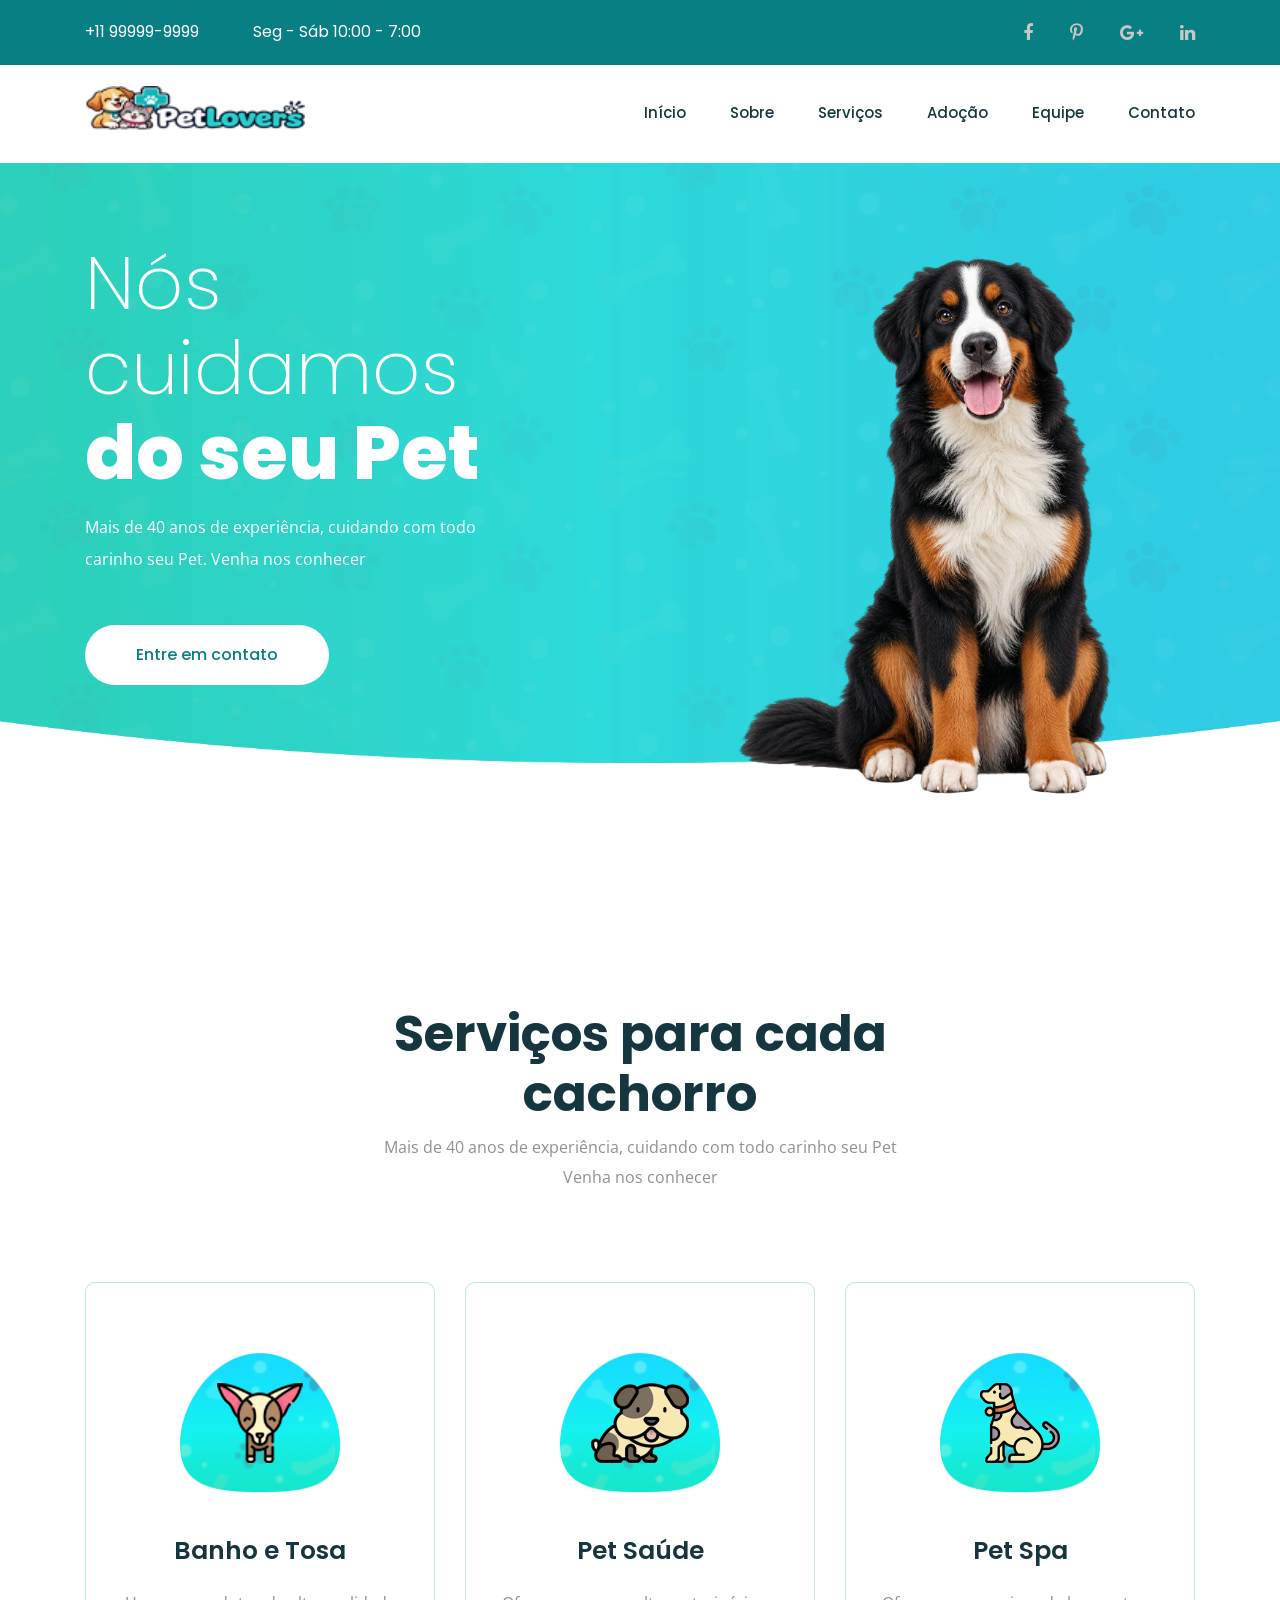
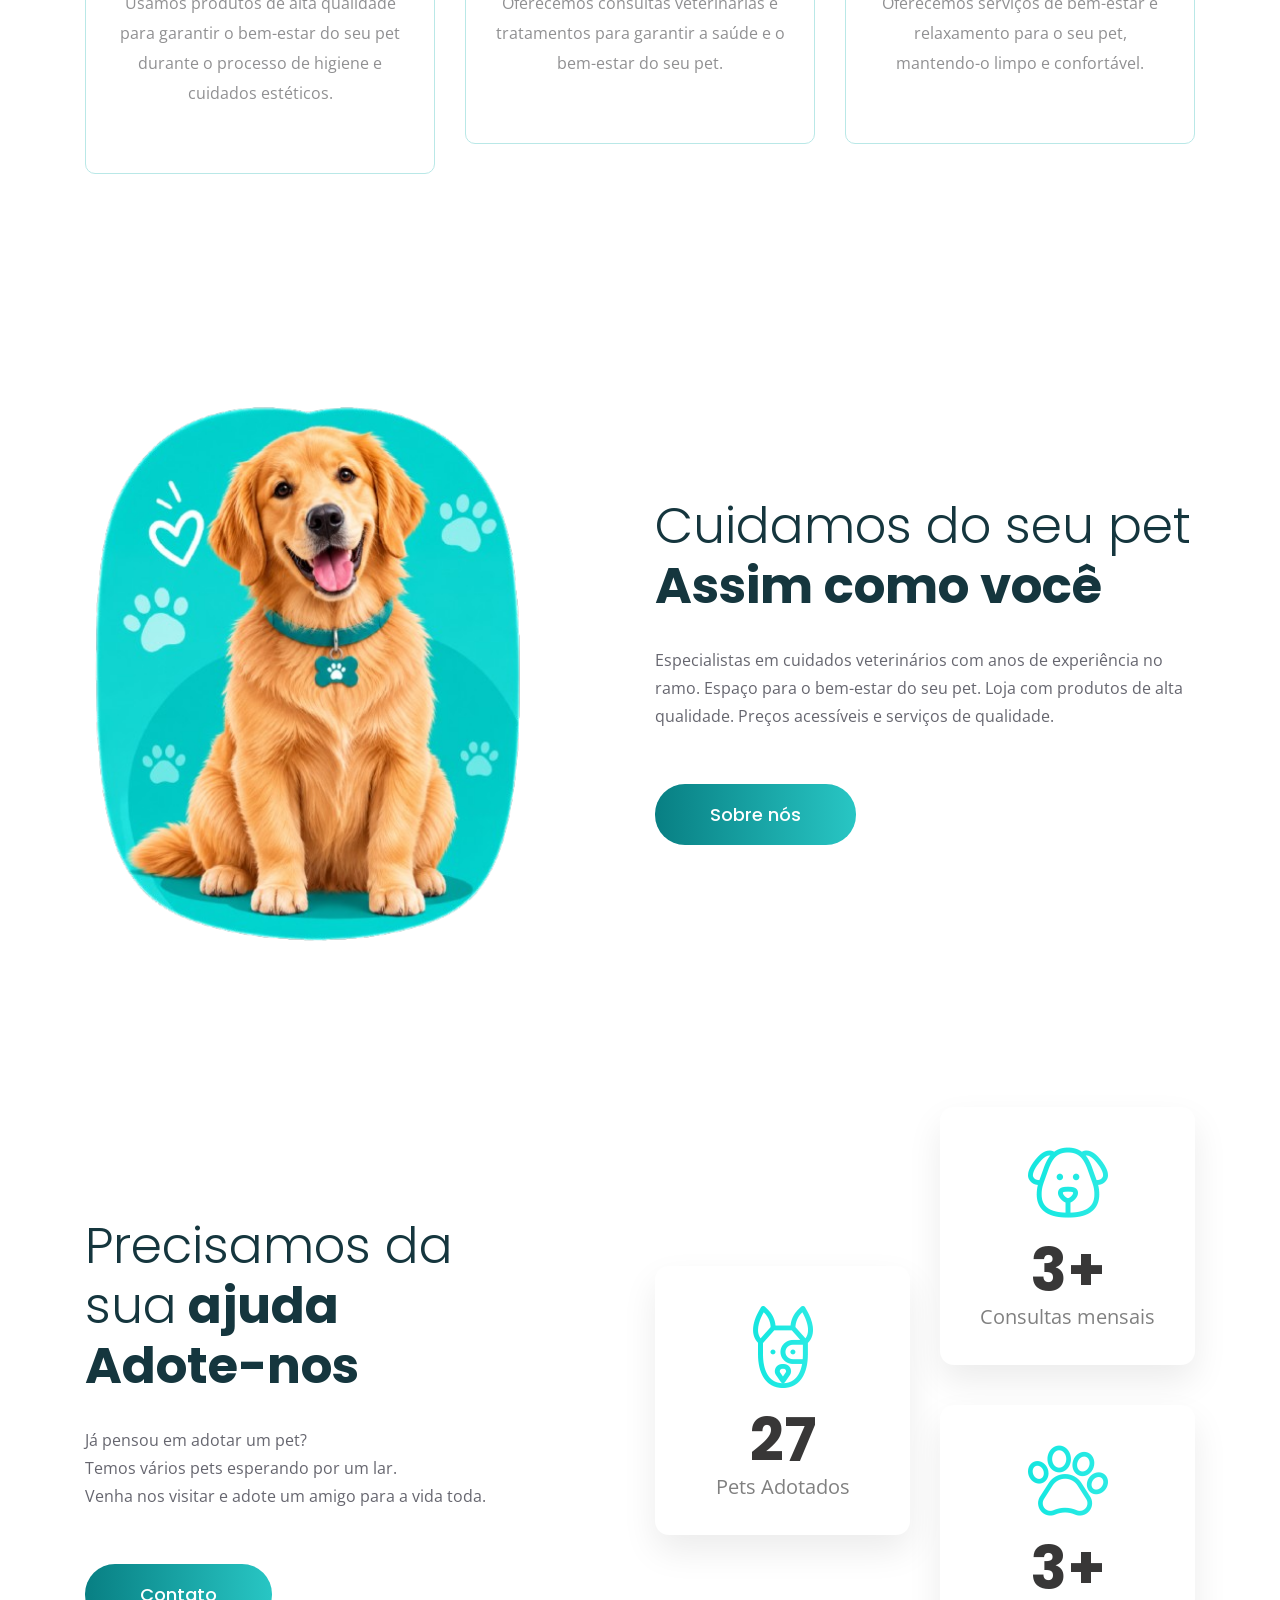
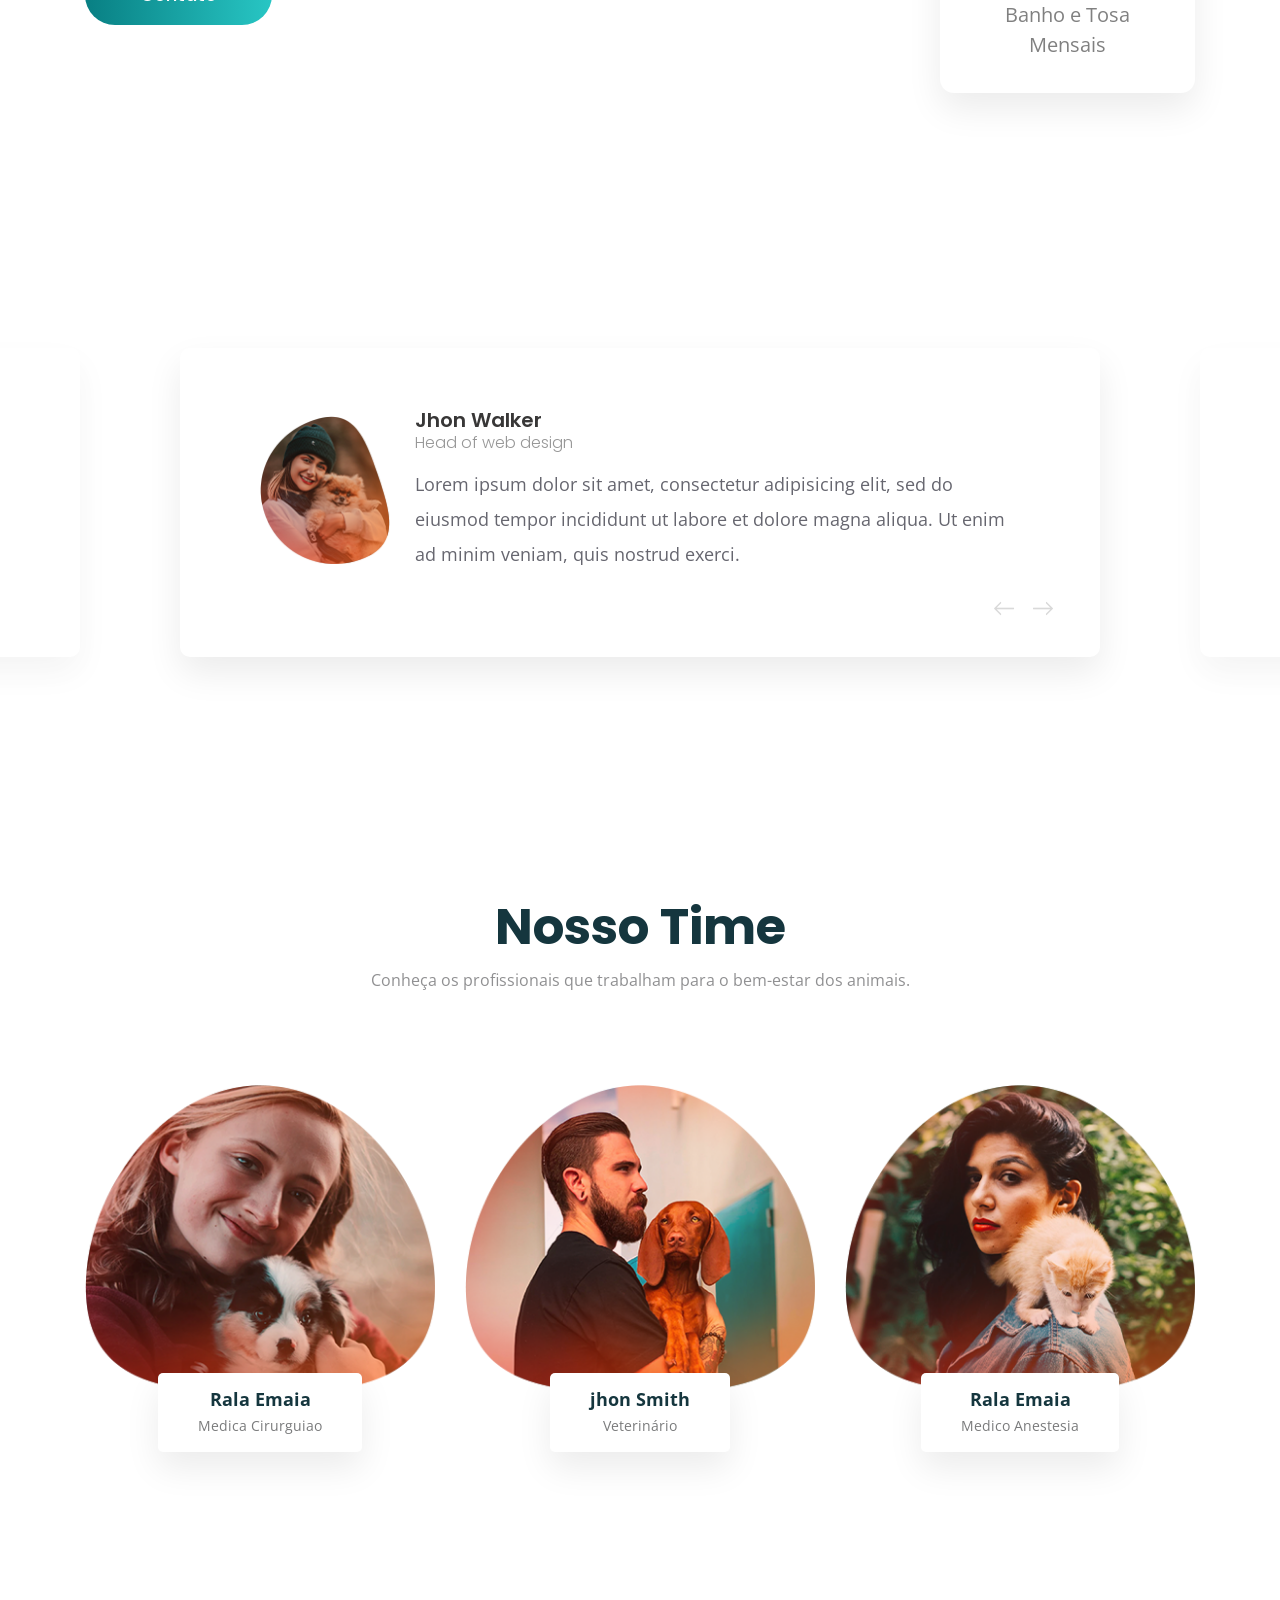
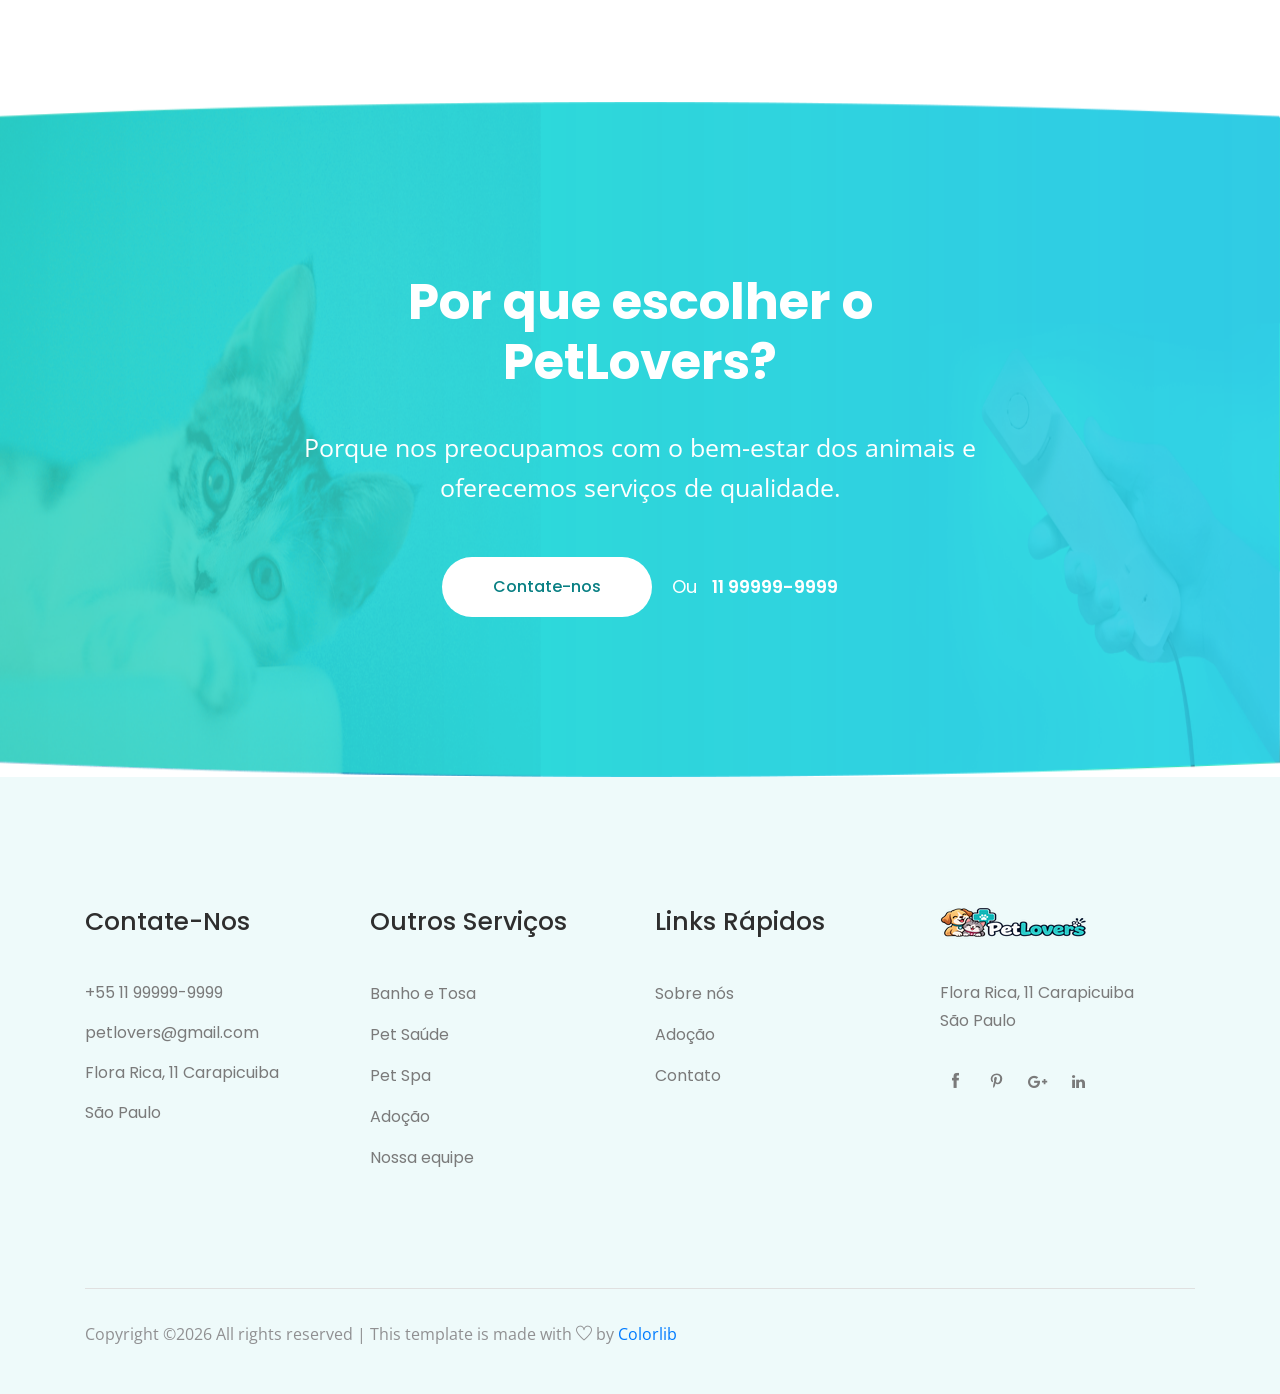
==== commit 5cd475fd: "V0.4" ====
--- a/index.html
+++ b/index.html
@@ -1,16 +1,15 @@
 <!doctype html>
-<html class="no-js" lang="zxx">
+<html class="no-js" lang="pt-BR">
 
 <head>
     <meta charset="utf-8">
     <meta http-equiv="x-ua-compatible" content="ie=edge">
     <title>PetLovers</title>
-    <meta name="description" content="">
+    <meta name="description" content="Conheça os serviços da PetLovers e encontre cuidado, saúde e bem-estar para o seu pet.">
     <meta name="viewport" content="width=device-width, initial-scale=1">
 
     <!-- <link rel="manifest" href="site.webmanifest"> -->
-    <link rel="shortcut icon" type="image/x-icon" href="img/favicon.png">
-    <!-- Place favicon.ico in the root directory -->
+    <link rel="icon" type="image/svg+xml" href="img/paw-solid-full.svg">
 
     <!-- CSS here -->
     <link rel="stylesheet" href="css/bootstrap.min.css">
@@ -32,7 +31,7 @@
             <p class="browserupgrade">You are using an <strong>outdated</strong> browser. Please <a href="https://browsehappy.com/">upgrade your browser</a> to improve your experience and security.</p>
         <![endif]-->
 
-    <header>
+    <header id="top">
         <div class="header-area ">
             <div class="header-top_area">
                 <div class="container">
@@ -40,7 +39,7 @@
                         <div class="col-lg-6 col-md-8">
                             <div class="short_contact_list">
                                 <ul>
-                                    <li><a href="#">+11 99999-9999</a></li>
+                                    <li><a href="tel:+5511999999999">+11 99999-9999</a></li>
                                     <li><a href="#">Seg - Sáb 10:00 - 7:00</a></li>
                                 </ul>
                             </div>
@@ -69,8 +68,8 @@
                     <div class="row align-items-center">
                         <div class="col-xl-3 col-lg-3">
                             <div class="logo">
-                                <a href="index.html">
-                                    <img src="img/logo.png" alt="PetLovers">
+                                <a href="#top">
+                                    <img src="img/logo.svg" alt="PetLovers">
                                 </a>
                             </div>
                         </div>
@@ -78,22 +77,12 @@
                             <div class="main-menu  d-none d-lg-block">
                                 <nav>
                                     <ul id="navigation">
-                                        <li><a  href="index.html">home</a></li>
-                                        <li><a href="about.html">Sobre</a></li>
-                                        <li><a href="#">blog <i class="ti-angle-down"></i></a>
-                                            <ul class="submenu">
-                                                <li><a href="blog.html">blog</a></li>
-                                                <li><a href="single-blog.html">Blog-Unico</a></li>
-                                            </ul>
-                                        </li>
-                                        <li><a href="#">Paginas <i class="ti-angle-down"></i></a>
-                                            <ul class="submenu">
-                                                <li><a href="elements.html">Elementos</a></li>
-                                                
-                                            </ul>
-                                        </li>
-                                        <li><a href="service.html">Serviços</a></li>
-                                        <li><a href="contact.html">Contatos</a></li>
+                                        <li><a href="#top">Início</a></li>
+                                        <li><a href="#sobre">Sobre</a></li>
+                                        <li><a href="#servicos">Serviços</a></li>
+                                        <li><a href="#adocao">Adoção</a></li>
+                                        <li><a href="#equipe">Equipe</a></li>
+                                        <li><a href="#contato">Contato</a></li>
                                     </ul>
                                 </nav>
                             </div>
@@ -115,8 +104,8 @@
                     <div class="col-lg-5 col-md-6">
                         <div class="slider_text">
                             <h3>Nós cuidamos <br> <span>do seu Pet</span></h3>
-                            <p>Mais de 40 anos de experiência, cuidando com todo carinho seu Pet<br> Venha nos conhecer</p>
-                            <a href="contact.html" class="boxed-btn4">Entre em contato</a>
+                            <p>Mais de 40 anos de experiência, cuidando com todo carinho seu Pet. Venha nos conhecer</p>
+                            <a href="#contato" class="boxed-btn4">Entre em contato</a>
                         </div>
                     </div>
                 </div>
@@ -129,7 +118,7 @@
     <!-- slider_area_end -->
 
     <!-- service_area_start  -->
-    <div class="service_area">
+    <div id="servicos" class="service_area">
         <div class="container">
             <div class="row justify-content-center ">
                 <div class="col-lg-7 col-md-10">
@@ -185,7 +174,7 @@
     <!-- service_area_end -->
 
     <!-- pet_care_area_start  -->
-    <div class="pet_care_area">
+    <div id="sobre" class="pet_care_area">
         <div class="container">
             <div class="row align-items-center">
                 <div class="col-lg-5 col-md-6">
@@ -198,9 +187,9 @@
                         <div class="section_title">
                             <h3><span>Cuidamos do seu pet </span> <br>
                                 Assim como você</h3>
-                            <p> Especialistas em cuidados veterinários com anos de experiência no ramo. <br> Espaço para o bem-estar do seu pet <br> Loja com produtos de alta qualidade<br>
+                            <p> Especialistas em cuidados veterinários com anos de experiência no ramo. Espaço para o bem-estar do seu pet. Loja com produtos de alta qualidade.
                                 Preços acessíveis e serviços de qualidade.</p>
-                            <a href="about.html" class="boxed-btn3">Sobre nós</a>
+                            <a href="#equipe" class="boxed-btn3">Sobre nós</a>
                         </div>
                     </div>
                 </div>
@@ -210,7 +199,7 @@
     <!-- pet_care_area_end  -->
 
     <!-- adapt_area_start  -->
-    <div class="adapt_area">
+    <div id="adocao" class="adapt_area">
         <div class="container">
             <div class="row justify-content-between align-items-center">
                 <div class="col-lg-5">
@@ -221,7 +210,7 @@
                             <p>
                                 Já pensou em adotar um pet? <br> Temos vários pets esperando por um lar. <br> Venha nos visitar e adote um amigo para a vida toda.
                             </p>
-                            <a href="contact.html" class="boxed-btn3">Contato</a>
+                            <a href="#contato" class="boxed-btn3">Contato</a>
                         </div>
                     </div>
                 </div>
@@ -312,7 +301,7 @@
     <!-- testmonial_area_end  -->
 
     <!-- team_area_start  -->
-    <div class="team_area">
+    <div id="equipe" class="team_area">
         <div class="container">
             <div class="row justify-content-center ">
                 <div class="col-lg-6 col-md-10">
@@ -377,8 +366,8 @@
                             <p>Porque nos preocupamos com o bem-estar dos animais e oferecemos serviços de qualidade.</p>
                         </div>
                         <div class="contact_btn d-flex align-items-center justify-content-center">
-                            <a href="contact.html" class="boxed-btn4">Contate-nos</a>
-                            <p>Ou  <a href="#"> 11 999999-9999</a></p>
+                            <a href="#contato" class="boxed-btn4">Contate-nos</a>
+                            <p>Ou  <a href="tel:+5511999999999">11 99999-9999</a></p>
                         </div>
                     </div>
                 </div>
@@ -387,7 +376,7 @@
     </div>
 
     <!-- footer_start  -->
-    <footer class="footer">
+    <footer id="contato" class="footer">
         <div class="footer_top">
             <div class="container">
                 <div class="row">
@@ -397,8 +386,8 @@
                                 Contate-nos
                             </h3>
                             <ul class="address_line">
-                                <li>+55 11 99999-9999</li>
-                                <li><a href="#">petlovers@gmail.com</a></li>
+                                <li><a href="tel:+5511999999999">+55 11 99999-9999</a></li>
+                                <li><a href="mailto:petlovers@gmail.com">petlovers@gmail.com</a></li>
                                 <li>Flora Rica, 11 Carapicuiba <br> São Paulo </li>
                             </ul>
                         </div>
@@ -409,11 +398,11 @@
                                 Outros Serviços
                             </h3>
                             <ul class="links">
-                                <li><a href="#">Pet Care</a></li>
-                                <li><a href="#">Pet Hotel</a></li>
-                                <li><a href="#">Adote um PetLover</a></li>
-                                <li><a href="#">Pet Shopping</a></li>
-                                <li><a href="#">Pet cunsultas</a></li>
+                                <li><a href="#servicos">Banho e Tosa</a></li>
+                                <li><a href="#servicos">Pet Saúde</a></li>
+                                <li><a href="#servicos">Pet Spa</a></li>
+                                <li><a href="#adocao">Adoção</a></li>
+                                <li><a href="#equipe">Nossa equipe</a></li>
                             </ul>
                         </div>
                     </div>
@@ -423,17 +412,17 @@
                                 Links Rápidos
                             </h3>
                             <ul class="links">
-                                <li><a href="#">Sobre Nós</a></li>
-                                <li><a href="#">Política de Privacidade</a></li>
-                                <li><a href="#">Termos de Serviço</a></li>                                
+                                <li><a href="#sobre">Sobre nós</a></li>
+                                <li><a href="#adocao">Adoção</a></li>
+                                <li><a href="#contato">Contato</a></li>
                             </ul>
                         </div>
                     </div>
                     <div class="col-xl-3 col-md-6 col-lg-3 ">
                         <div class="footer_widget">
                             <div class="footer_logo">
-                                <a href="#">
-                                    <img src="img/logo.png" alt="">
+                                <a href="#top">
+                                    <img src="img/logo.svg" alt="PetLovers">
                                 </a>
                             </div>
                             <p class="address_text">Flora Rica, 11 Carapicuiba <br> São Paulo
--- a/css/style.css
+++ b/css/style.css
@@ -22,9 +22,9 @@
 
 /* line 19, ../../Arafath/CL/january 2020/240. Animal/HTML/scss/_extend.scss */
 .boxed-btn3 {
-  background-image: -moz-linear-gradient(0deg, #f14437 0%, #ed5b0d 99%);
-  background-image: -webkit-linear-gradient(0deg, #f14437 0%, #ed5b0d 99%);
-  background-image: -ms-linear-gradient(0deg, #f14437 0%, #ed5b0d 99%);
+  background-image: -moz-linear-gradient(0deg, #087f83 0%, #28c6c4 99%);
+  background-image: -webkit-linear-gradient(0deg, #087f83 0%, #28c6c4 99%);
+  background-image: -ms-linear-gradient(0deg, #087f83 0%, #28c6c4 99%);
 }
 
 /* Normal desktop :1200px. */
@@ -87,7 +87,7 @@
 /* line 37, ../../Arafath/CL/january 2020/240. Animal/HTML/scss/_reset.scss */
 h1, h2, h3, h4, h5 {
   font-family: "Poppins", sans-serif;
-  color: #191d34;
+  color: #15363e;
 }
 
 /* line 41, ../../Arafath/CL/january 2020/240. Animal/HTML/scss/_reset.scss */
@@ -324,7 +324,7 @@
 /* line 236, ../../Arafath/CL/january 2020/240. Animal/HTML/scss/_reset.scss */
 .owl-carousel:hover .owl-nav div:hover {
   color: #fff;
-  background: #ff3500;
+  background: #087f83;
 }
 
 /* line 245, ../../Arafath/CL/january 2020/240. Animal/HTML/scss/_reset.scss */
@@ -354,26 +354,26 @@
 /* line 1, ../../Arafath/CL/january 2020/240. Animal/HTML/scss/_btn.scss */
 .boxed-btn {
   background: #fff;
-  color: #ff3500;
+  color: #087f83;
   display: inline-block;
   padding: 18px 44px;
   font-family: "Poppins", sans-serif;
   font-size: 14px;
   font-weight: 400;
   border: 0;
-  border: 1px solid #ff3500;
+  border: 1px solid #087f83;
   letter-spacing: 3px;
   text-align: center;
-  color: #ff3500 !important;
+  color: #087f83 !important;
   text-transform: uppercase;
   cursor: pointer;
 }
 
 /* line 17, ../../Arafath/CL/january 2020/240. Animal/HTML/scss/_btn.scss */
 .boxed-btn:hover {
-  background: #ff3500;
+  background: #087f83;
   color: #fff !important;
-  border: 1px solid #ff3500;
+  border: 1px solid #087f83;
 }
 
 /* line 22, ../../Arafath/CL/january 2020/240. Animal/HTML/scss/_btn.scss */
@@ -418,7 +418,7 @@
   font-size: 16px;
   font-weight: 500;
   border: 1px solid transparent;
-  color: #ff3500;
+  color: #087f83;
   padding: 17px 50px;
   font-family: "Poppins", sans-serif;
   display: inline-block;
@@ -429,9 +429,9 @@
 
 /* line 59, ../../Arafath/CL/january 2020/240. Animal/HTML/scss/_btn.scss */
 .boxed-btn4:hover {
-  background: #ff3500;
+  background: #087f83;
   color: #fff;
-  border: 1px solid #ff3500;
+  border: 1px solid #087f83;
 }
 
 /* line 64, ../../Arafath/CL/january 2020/240. Animal/HTML/scss/_btn.scss */
@@ -518,7 +518,7 @@
   font-size: 50px;
   font-weight: 700;
   line-height: 60px;
-  color: #191d34;
+  color: #15363e;
   font-family: "Poppins", sans-serif;
 }
 
@@ -574,7 +574,7 @@
 /* line 38, ../../Arafath/CL/january 2020/240. Animal/HTML/scss/_section_title.scss */
 .section_title2 i {
   font-size: 45px;
-  color: #BC9321;
+  color: #f2a13a;
   display: block;
 }
 
@@ -583,7 +583,7 @@
   font-size: 42px;
   font-weight: 400;
   line-height: 52px;
-  color: #ff3500;
+  color: #087f83;
   position: relative;
   padding-bottom: 30px;
   margin-top: 10px;
@@ -595,7 +595,7 @@
   content: "";
   width: 80px;
   height: 1px;
-  background: #BC9321;
+  background: #f2a13a;
   bottom: 0;
   left: 50%;
   margin-left: -40px;
@@ -1140,7 +1140,7 @@
 
 /* line 170, ../../Arafath/CL/january 2020/240. Animal/HTML/scss/_header.scss */
 .header-area .main-header-area .main-menu ul li:hover > a {
-  color: #eb592d !important;
+  color: #087f83 !important;
 }
 
 /* line 173, ../../Arafath/CL/january 2020/240. Animal/HTML/scss/_header.scss */
@@ -1284,7 +1284,7 @@
 
 /* line 264, ../../Arafath/CL/january 2020/240. Animal/HTML/scss/_header.scss */
 .header-area .header-top_area .social_media_links a:hover {
-  color: #eb592d;
+  color: #087f83;
 }
 
 /* line 269, ../../Arafath/CL/january 2020/240. Animal/HTML/scss/_header.scss */
@@ -1326,7 +1326,7 @@
 
 /* line 1, ../../Arafath/CL/january 2020/240. Animal/HTML/scss/_slider.scss */
 .slider_bg_1 {
-  background-image: url(../img/banner/banner.png);
+  background-image: url(../img/banner/banner_petlovers.png);
 }
 
 /* line 4, ../../Arafath/CL/january 2020/240. Animal/HTML/scss/_slider.scss */
@@ -1713,7 +1713,7 @@
 /* line 19, ../../Arafath/CL/january 2020/240. Animal/HTML/scss/_prising.scss */
 .prising_area .prise_title h4 {
   font-size: 25px;
-  color: #eb592d;
+  color: #087f83;
   margin-bottom: 35px;
 }
 
@@ -1757,7 +1757,7 @@
 /* line 51, ../../Arafath/CL/january 2020/240. Animal/HTML/scss/_prising.scss */
 .prising_area .single_service .hair_style_info .prise span {
   font-size: 16px;
-  color: #222222;
+  color: #15363e;
   font-family: "Poppins", sans-serif;
 }
 
@@ -1847,7 +1847,7 @@
 /* line 121, ../../Arafath/CL/january 2020/240. Animal/HTML/scss/_prising.scss */
 .prising_area .owl-carousel .owl-nav div:hover {
   background: #F91842;
-  border-color: #eb592d;
+  border-color: #087f83;
   color: #fff  !important;
 }
 
@@ -1999,7 +1999,7 @@
 .team_area .single_team .member_name .mamber_inner h4 {
   font-family: "Open Sans", sans-serif;
   font-weight: 700;
-  color: #222222;
+  color: #15363e;
   margin-bottom: 0;
 }
 
@@ -2505,7 +2505,7 @@
   border-radius: 50%;
   display: inline-block;
   font-size: 22px;
-  color: #ff3500;
+  color: #087f83;
   line-height: 94px;
   text-align: center;
   top: 50%;
@@ -2754,7 +2754,7 @@
 
 /* line 80, ../../Arafath/CL/january 2020/240. Animal/HTML/scss/_footer.scss */
 .footer .footer_top .footer_widget p a:hover {
-  color: #eb592d;
+  color: #087f83;
 }
 
 /* line 86, ../../Arafath/CL/january 2020/240. Animal/HTML/scss/_footer.scss */
@@ -2774,8 +2774,8 @@
 
 /* line 95, ../../Arafath/CL/january 2020/240. Animal/HTML/scss/_footer.scss */
 .footer .footer_top .footer_widget p.footer_text a.domain:hover {
-  color: #eb592d;
-  border-bottom: 1px solid #eb592d;
+  color: #087f83;
+  border-bottom: 1px solid #087f83;
 }
 
 /* line 101, ../../Arafath/CL/january 2020/240. Animal/HTML/scss/_footer.scss */
@@ -2786,8 +2786,8 @@
 
 /* line 105, ../../Arafath/CL/january 2020/240. Animal/HTML/scss/_footer.scss */
 .footer .footer_top .footer_widget p.footer_text.doanar a:hover {
-  color: #eb592d;
-  border-bottom: 1px solid #eb592d;
+  color: #087f83;
+  border-bottom: 1px solid #087f83;
 }
 
 /* line 109, ../../Arafath/CL/january 2020/240. Animal/HTML/scss/_footer.scss */
@@ -2811,7 +2811,7 @@
 
 /* line 125, ../../Arafath/CL/january 2020/240. Animal/HTML/scss/_footer.scss */
 .footer .footer_top .footer_widget ul li a:hover {
-  color: #eb592d;
+  color: #087f83;
 }
 
 /* line 131, ../../Arafath/CL/january 2020/240. Animal/HTML/scss/_footer.scss */
@@ -2855,7 +2855,7 @@
   border: none;
   font-size: 14px;
   color: #fff;
-  background: #eb592d;
+  background: #087f83;
   padding: 10px;
   padding: 0 22px;
   cursor: pointer;
@@ -2918,7 +2918,7 @@
 
 /* line 206, ../../Arafath/CL/january 2020/240. Animal/HTML/scss/_footer.scss */
 .footer .copy-right_text .copy_right a {
-  color: #eb592d;
+  color: #087f83;
 }
 
 /* line 211, ../../Arafath/CL/january 2020/240. Animal/HTML/scss/_footer.scss */
@@ -2954,7 +2954,7 @@
 
 /* line 235, ../../Arafath/CL/january 2020/240. Animal/HTML/scss/_footer.scss */
 .footer .socail_links ul li a:hover {
-  color: #eb592d !important;
+  color: #087f83 !important;
   border-color: transparent;
 }
 
@@ -2966,7 +2966,7 @@
 
 /* line 1, ../../Arafath/CL/january 2020/240. Animal/HTML/scss/_bradcam.scss */
 .breadcam_bg {
-  background-image: url(../img/banner/bradcam.png);
+  background-image: url(../img/banner/bradcam_petlovers.png);
 }
 
 /* line 4, ../../Arafath/CL/january 2020/240. Animal/HTML/scss/_bradcam.scss */
@@ -3348,7 +3348,7 @@
 
 /* line 1, ../../Arafath/CL/january 2020/240. Animal/HTML/scss/_anipat.scss */
 .anipat_bg_1 {
-  background-image: url(../img/banner/contact_bg.png);
+  background-image: url(../img/banner/contact_bg_petlovers.png);
 }
 
 /* line 5, ../../Arafath/CL/january 2020/240. Animal/HTML/scss/_anipat.scss */
@@ -3451,7 +3451,7 @@
 
 /* line 30, ../../Arafath/CL/january 2020/240. Animal/HTML/scss/_contact.scss */
 .contact-info .media-body h3 a:hover {
-  color: #222222;
+  color: #15363e;
 }
 
 /* line 36, ../../Arafath/CL/january 2020/240. Animal/HTML/scss/_contact.scss */
@@ -3573,7 +3573,7 @@
 
 /* line 141, ../../Arafath/CL/january 2020/240. Animal/HTML/scss/_contact.scss */
 .contact-section .btn_2 {
-  background-color: #191d34;
+  background-color: #15363e;
   padding: 18px 60px;
   border-radius: 50px;
   margin-top: 0;
@@ -3581,7 +3581,7 @@
 
 /* line 146, ../../Arafath/CL/january 2020/240. Animal/HTML/scss/_contact.scss */
 .contact-section .btn_2:hover {
-  background-color: #222222;
+  background-color: #15363e;
 }
 
 /* line 75, ../../Arafath/CL/january 2020/240. Animal/HTML/scss/_elements.scss */
@@ -3602,7 +3602,7 @@
 sub,
 u,
 del {
-  color: #222222;
+  color: #15363e;
 }
 
 /* line 93, ../../Arafath/CL/january 2020/240. Animal/HTML/scss/_elements.scss */
@@ -3774,28 +3774,28 @@
 /* line 217, ../../Arafath/CL/january 2020/240. Animal/HTML/scss/_elements.scss */
 .genric-btn.primary {
   color: #fff;
-  background: #222222;
+  background: #15363e;
   border: 1px solid transparent;
 }
 
 /* line 221, ../../Arafath/CL/january 2020/240. Animal/HTML/scss/_elements.scss */
 .genric-btn.primary:hover {
-  color: #222222;
-  border: 1px solid #222222;
+  color: #15363e;
+  border: 1px solid #15363e;
   background: #fff;
 }
 
 /* line 227, ../../Arafath/CL/january 2020/240. Animal/HTML/scss/_elements.scss */
 .genric-btn.primary-border {
-  color: #222222;
-  border: 1px solid #222222;
+  color: #15363e;
+  border: 1px solid #15363e;
   background: #fff;
 }
 
 /* line 231, ../../Arafath/CL/january 2020/240. Animal/HTML/scss/_elements.scss */
 .genric-btn.primary-border:hover {
   color: #fff;
-  background: #222222;
+  background: #15363e;
   border: 1px solid transparent;
 }
 
@@ -3943,7 +3943,7 @@
 
 /* line 339, ../../Arafath/CL/january 2020/240. Animal/HTML/scss/_elements.scss */
 .genric-btn.disable {
-  color: #222222, 0.3;
+  color: #15363e, 0.3;
   background: #f9f9ff;
   border: 1px solid transparent;
   cursor: not-allowed;
@@ -3953,7 +3953,7 @@
 .generic-blockquote {
   padding: 30px 50px 30px 30px;
   background: #f9f9ff;
-  border-left: 2px solid #222222;
+  border-left: 2px solid #15363e;
 }
 
 /* line 353, ../../Arafath/CL/january 2020/240. Animal/HTML/scss/_elements.scss */
@@ -4108,7 +4108,7 @@
   position: absolute;
   width: 14px;
   height: 14px;
-  border: 3px solid #222222;
+  border: 3px solid #15363e;
   background: #fff;
   top: 4px;
   left: 0;
@@ -4123,7 +4123,7 @@
 /* line 475, ../../Arafath/CL/january 2020/240. Animal/HTML/scss/_elements.scss */
 .ordered-list li {
   list-style-type: decimal-leading-zero;
-  color: #222222;
+  color: #15363e;
   font-weight: 500;
   line-height: 1.82em !important;
 }
@@ -4138,7 +4138,7 @@
 .ordered-list-alpha li {
   margin-left: 30px;
   list-style-type: lower-alpha;
-  color: #222222;
+  color: #15363e;
   font-weight: 500;
   line-height: 1.82em !important;
 }
@@ -4153,7 +4153,7 @@
 .ordered-list-roman li {
   margin-left: 30px;
   list-style-type: lower-roman;
-  color: #222222;
+  color: #15363e;
   font-weight: 500;
   line-height: 1.82em !important;
 }
@@ -4236,7 +4236,7 @@
 /* line 568, ../../Arafath/CL/january 2020/240. Animal/HTML/scss/_elements.scss */
 .single-input-primary:focus {
   outline: none;
-  border: 1px solid #222222;
+  border: 1px solid #15363e;
 }
 
 /* line 574, ../../Arafath/CL/january 2020/240. Animal/HTML/scss/_elements.scss */
@@ -4304,7 +4304,7 @@
   width: 15px;
   height: 15px;
   border-radius: 50%;
-  background: #222222;
+  background: #15363e;
   -webkit-transition: all 0.2s;
   -moz-transition: all 0.2s;
   -o-transition: all 0.2s;
@@ -4395,7 +4395,7 @@
 
 /* line 696, ../../Arafath/CL/january 2020/240. Animal/HTML/scss/_elements.scss */
 .primary-switch input:checked + label:before {
-  background: #222222;
+  background: #15363e;
 }
 
 /* line 704, ../../Arafath/CL/january 2020/240. Animal/HTML/scss/_elements.scss */
@@ -4782,13 +4782,13 @@
 
 /* line 1022, ../../Arafath/CL/january 2020/240. Animal/HTML/scss/_elements.scss */
 .default-select .nice-select .list .option.selected {
-  color: #222222;
+  color: #15363e;
   background: transparent;
 }
 
 /* line 1026, ../../Arafath/CL/january 2020/240. Animal/HTML/scss/_elements.scss */
 .default-select .nice-select .list .option:hover {
-  color: #222222;
+  color: #15363e;
   background: transparent;
 }
 
@@ -4845,13 +4845,13 @@
 
 /* line 1067, ../../Arafath/CL/january 2020/240. Animal/HTML/scss/_elements.scss */
 .form-select .nice-select .list .option.selected {
-  color: #222222;
+  color: #15363e;
   background: transparent;
 }
 
 /* line 1071, ../../Arafath/CL/january 2020/240. Animal/HTML/scss/_elements.scss */
 .form-select .nice-select .list .option:hover {
-  color: #222222;
+  color: #15363e;
   background: transparent;
 }
 
@@ -4909,7 +4909,7 @@
 
 /* line 14, ../../Arafath/CL/january 2020/240. Animal/HTML/scss/_blog.scss */
 .blog_area a:hover, .blog_area a :hover {
-  background: -webkit-linear-gradient(131deg, #eb592d 0%, #eb592d 99%);
+  background: -webkit-linear-gradient(131deg, #087f83 0%, #087f83 99%);
   -webkit-background-clip: text;
   -webkit-text-fill-color: transparent;
   text-decoration: none;
@@ -5028,7 +5028,7 @@
 
 /* line 121, ../../Arafath/CL/january 2020/240. Animal/HTML/scss/_blog.scss */
 .single-blog .single-blog-content .meta-bottom i {
-  color: #fdcb9e;
+  color: #b9e8e7;
   font-size: 13px;
   margin-right: 7px;
 }
@@ -5415,12 +5415,12 @@
 
 /* line 541, ../../Arafath/CL/january 2020/240. Animal/HTML/scss/_blog.scss */
 .blog_details a {
-  color: #ff8b23;
+  color: #d98220;
 }
 
 /* line 544, ../../Arafath/CL/january 2020/240. Animal/HTML/scss/_blog.scss */
 .blog_details a:hover {
-  color: #eb592d;
+  color: #087f83;
 }
 
 /* line 549, ../../Arafath/CL/january 2020/240. Animal/HTML/scss/_blog.scss */
@@ -5488,7 +5488,7 @@
   left: 10px;
   display: block;
   color: #fff;
-  background-color: #eb592d;
+  background-color: #087f83;
   padding: 8px 15px;
   border-radius: 5px;
 }
@@ -5716,7 +5716,7 @@
 
 /* line 842, ../../Arafath/CL/january 2020/240. Animal/HTML/scss/_blog.scss */
 .blog_right_sidebar .tag_cloud_widget ul li a:hover {
-  background: #eb592d;
+  background: #087f83;
   color: #fff !important;
   -webkit-text-fill-color: #fff;
   text-decoration: none;
@@ -5964,7 +5964,7 @@
 
 /* line 1208, ../../Arafath/CL/january 2020/240. Animal/HTML/scss/_blog.scss */
 .single-post-area .blog-author a:hover {
-  color: #eb592d;
+  color: #087f83;
 }
 
 /* line 1213, ../../Arafath/CL/january 2020/240. Animal/HTML/scss/_blog.scss */
@@ -6393,7 +6393,7 @@
 
 /* line 72, ../../Arafath/CL/january 2020/240. Animal/HTML/scss/_blog_part.scss */
 .blog_part .single-home-blog .card .card-body a {
-  color: #eb592d;
+  color: #087f83;
   text-transform: uppercase;
   -webkit-transition: 0.8s;
   transition: 0.8s;
@@ -6420,7 +6420,7 @@
   height: 10px;
   top: 5px;
   left: 0;
-  background-color: #eb592d;
+  background-color: #087f83;
   border-radius: 50%;
 }
 
@@ -6556,4 +6556,197 @@
   font-size: 12px;
 }
 
-/*# sourceMappingURL=style.css.map */+/*# sourceMappingURL=style.css.map */
+
+:root {
+  --brand-teal: #28c6c4;
+  --brand-teal-dark: #087f83;
+  --brand-teal-deep: #06676c;
+  --brand-orange: #f2a13a;
+  --brand-ink: #15363e;
+  --brand-soft: #eefafa;
+  --brand-border: #b9e8e7;
+}
+
+html {
+  scroll-behavior: smooth;
+  scroll-padding-top: 85px;
+}
+
+@media (prefers-reduced-motion: reduce) {
+  html {
+    scroll-behavior: auto;
+  }
+}
+
+.header-area .main-header-area .logo img {
+  width: 220px;
+  max-width: 100%;
+  height: auto;
+}
+
+.slider_area .dog_thumb {
+  right: 12%;
+  bottom: -34px;
+}
+
+.slider_area .dog_thumb img {
+  width: 390px;
+  max-width: 100%;
+}
+
+@media (max-width: 991px) {
+  .slider_area .dog_thumb {
+    right: 3%;
+    bottom: -18px;
+    width: 48%;
+  }
+
+  .slider_area .dog_thumb img {
+    width: 100%;
+  }
+}
+
+@media (max-width: 767px) {
+  .header-area .main-header-area .logo img {
+    width: 195px;
+  }
+
+  .slider_area .dog_thumb {
+    right: 2%;
+    bottom: -12px;
+    width: 42%;
+  }
+}
+
+::selection {
+  background: var(--brand-teal-dark);
+  color: #fff;
+}
+
+h1,
+h2,
+h3,
+h4,
+h5,
+h6 {
+  color: var(--brand-ink);
+}
+
+a:hover,
+.portfolio-cat a:hover {
+  color: var(--brand-teal-dark);
+}
+
+.header-area .header-top_area {
+  background: var(--brand-teal-dark);
+}
+
+.header-area .header-top_area .social_media_links a:hover {
+  color: var(--brand-orange);
+}
+
+.header-area .main-header-area .main-menu ul li a {
+  color: var(--brand-ink);
+}
+
+.header-area .main-header-area .main-menu ul li:hover > a,
+.header-area .main-header-area .main-menu ul li .submenu li:hover a {
+  color: var(--brand-teal-dark) !important;
+}
+
+.header-area .main-header-area .main-menu ul li a::before {
+  background: var(--brand-teal);
+}
+
+.header-area .main-header-area .main-menu ul li .submenu {
+  border-top: 2px solid var(--brand-teal);
+}
+
+.boxed-btn,
+.book_now {
+  color: var(--brand-teal-dark) !important;
+  border-color: var(--brand-teal-dark);
+}
+
+.boxed-btn:hover,
+.book_now:hover {
+  background: var(--brand-teal-deep);
+  border-color: var(--brand-teal-deep);
+  color: #fff !important;
+}
+
+.boxed-btn3 {
+  background-image: linear-gradient(90deg, var(--brand-teal-dark), var(--brand-teal));
+}
+
+.boxed-btn4 {
+  color: var(--brand-teal-dark);
+}
+
+.boxed-btn4:hover {
+  background: var(--brand-teal-deep);
+  border-color: var(--brand-teal-deep);
+  color: #fff;
+}
+
+.line-button:hover {
+  color: var(--brand-teal-dark);
+}
+
+.line-button:hover::before {
+  background: var(--brand-teal-dark);
+}
+
+.section_title2 i {
+  color: var(--brand-orange);
+}
+
+.section_title2 h3::before {
+  background: var(--brand-orange);
+}
+
+.section_title2 h3 {
+  color: var(--brand-teal-dark);
+}
+
+.service_area .single_service {
+  border-color: var(--brand-border);
+}
+
+.service_area .single_service:hover {
+  border-color: var(--brand-teal);
+}
+
+.footer {
+  background-color: var(--brand-soft);
+}
+
+.footer .footer_widget .footer_title {
+  color: var(--brand-ink);
+}
+
+.footer .footer_widget ul li a:hover,
+.footer .footer_widget p a:hover,
+.footer .footer_widget p.footer_text a.domain:hover {
+  color: var(--brand-teal-dark);
+}
+
+.blog_details a,
+.blog-info-link li a,
+.blog_part .single-home-blog .card .blog_details a,
+.blog-pagination .page-item.active .page-link {
+  color: var(--brand-teal-dark);
+}
+
+.blog-pagination .page-item.active .page-link {
+  background-color: var(--brand-teal-dark);
+  border-color: var(--brand-teal-dark);
+  color: #fff;
+}
+
+input:focus,
+textarea:focus,
+select:focus {
+  border-color: var(--brand-teal-dark);
+}
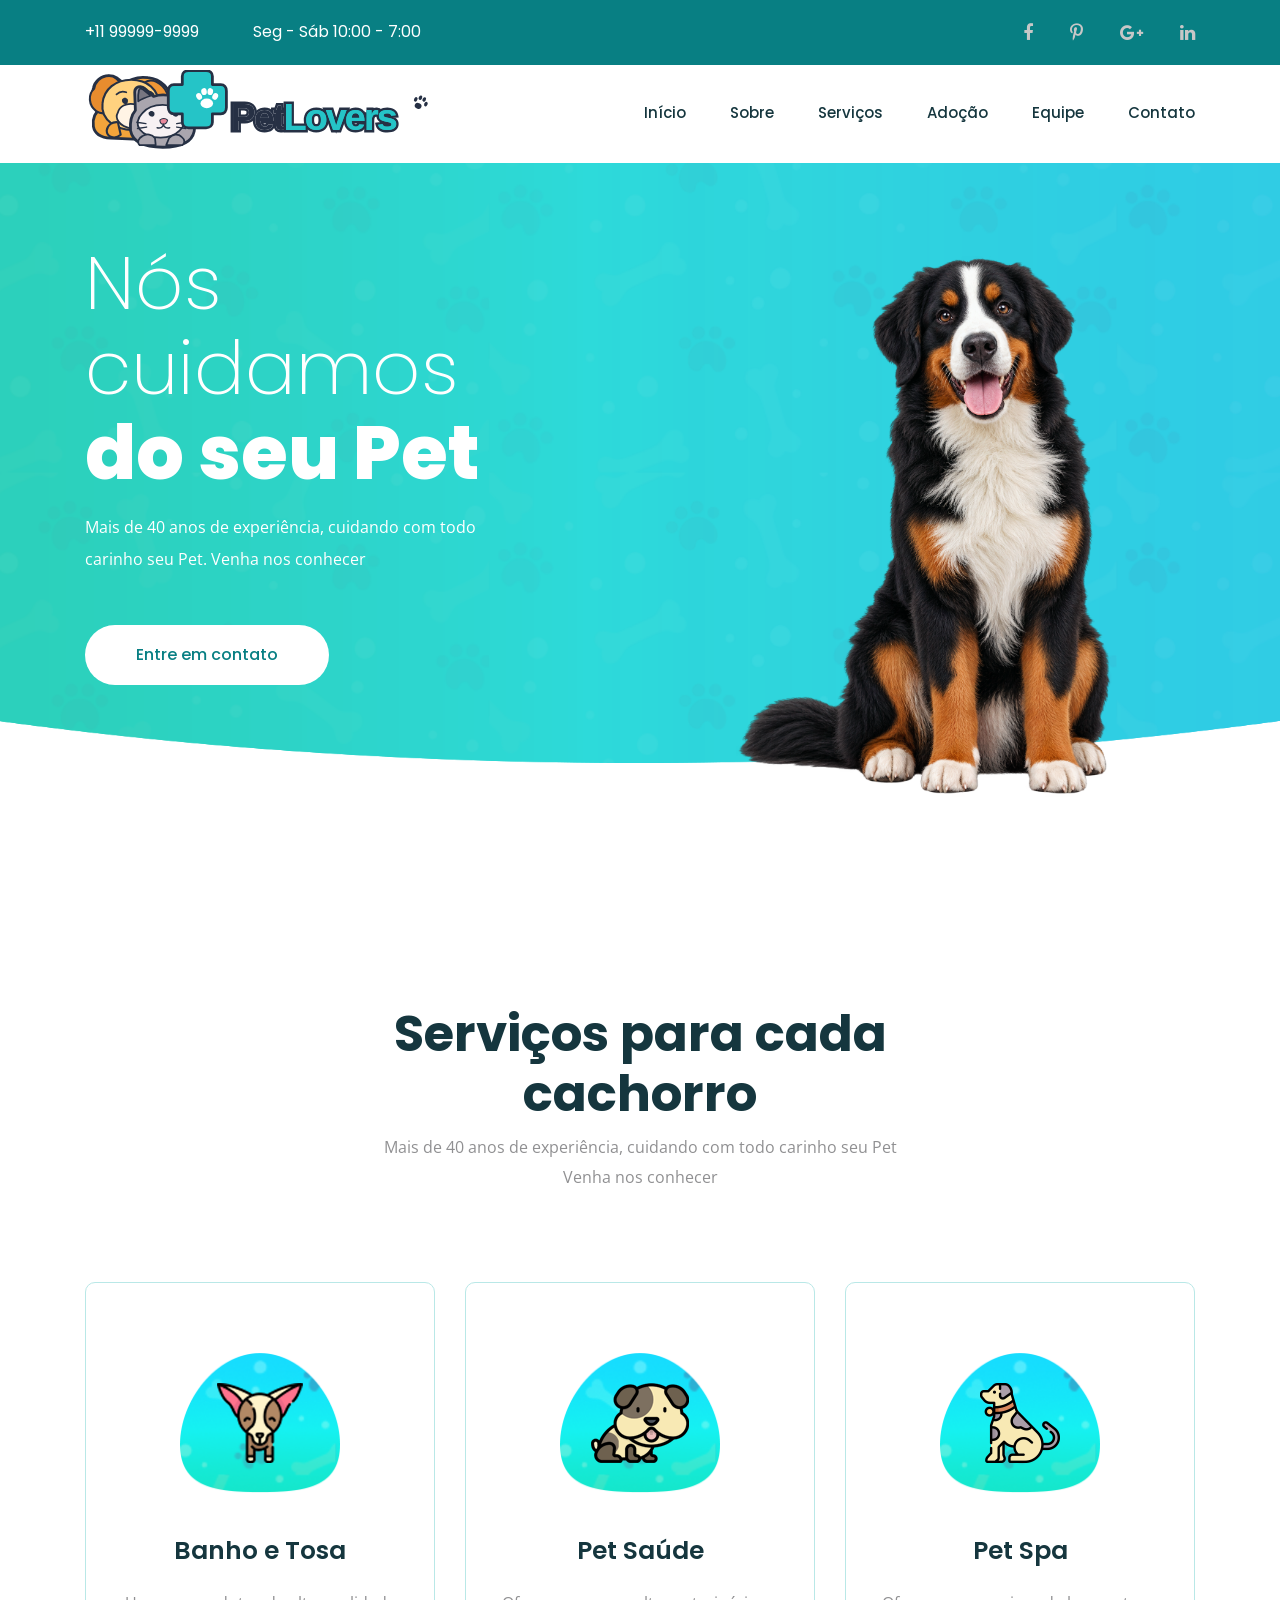
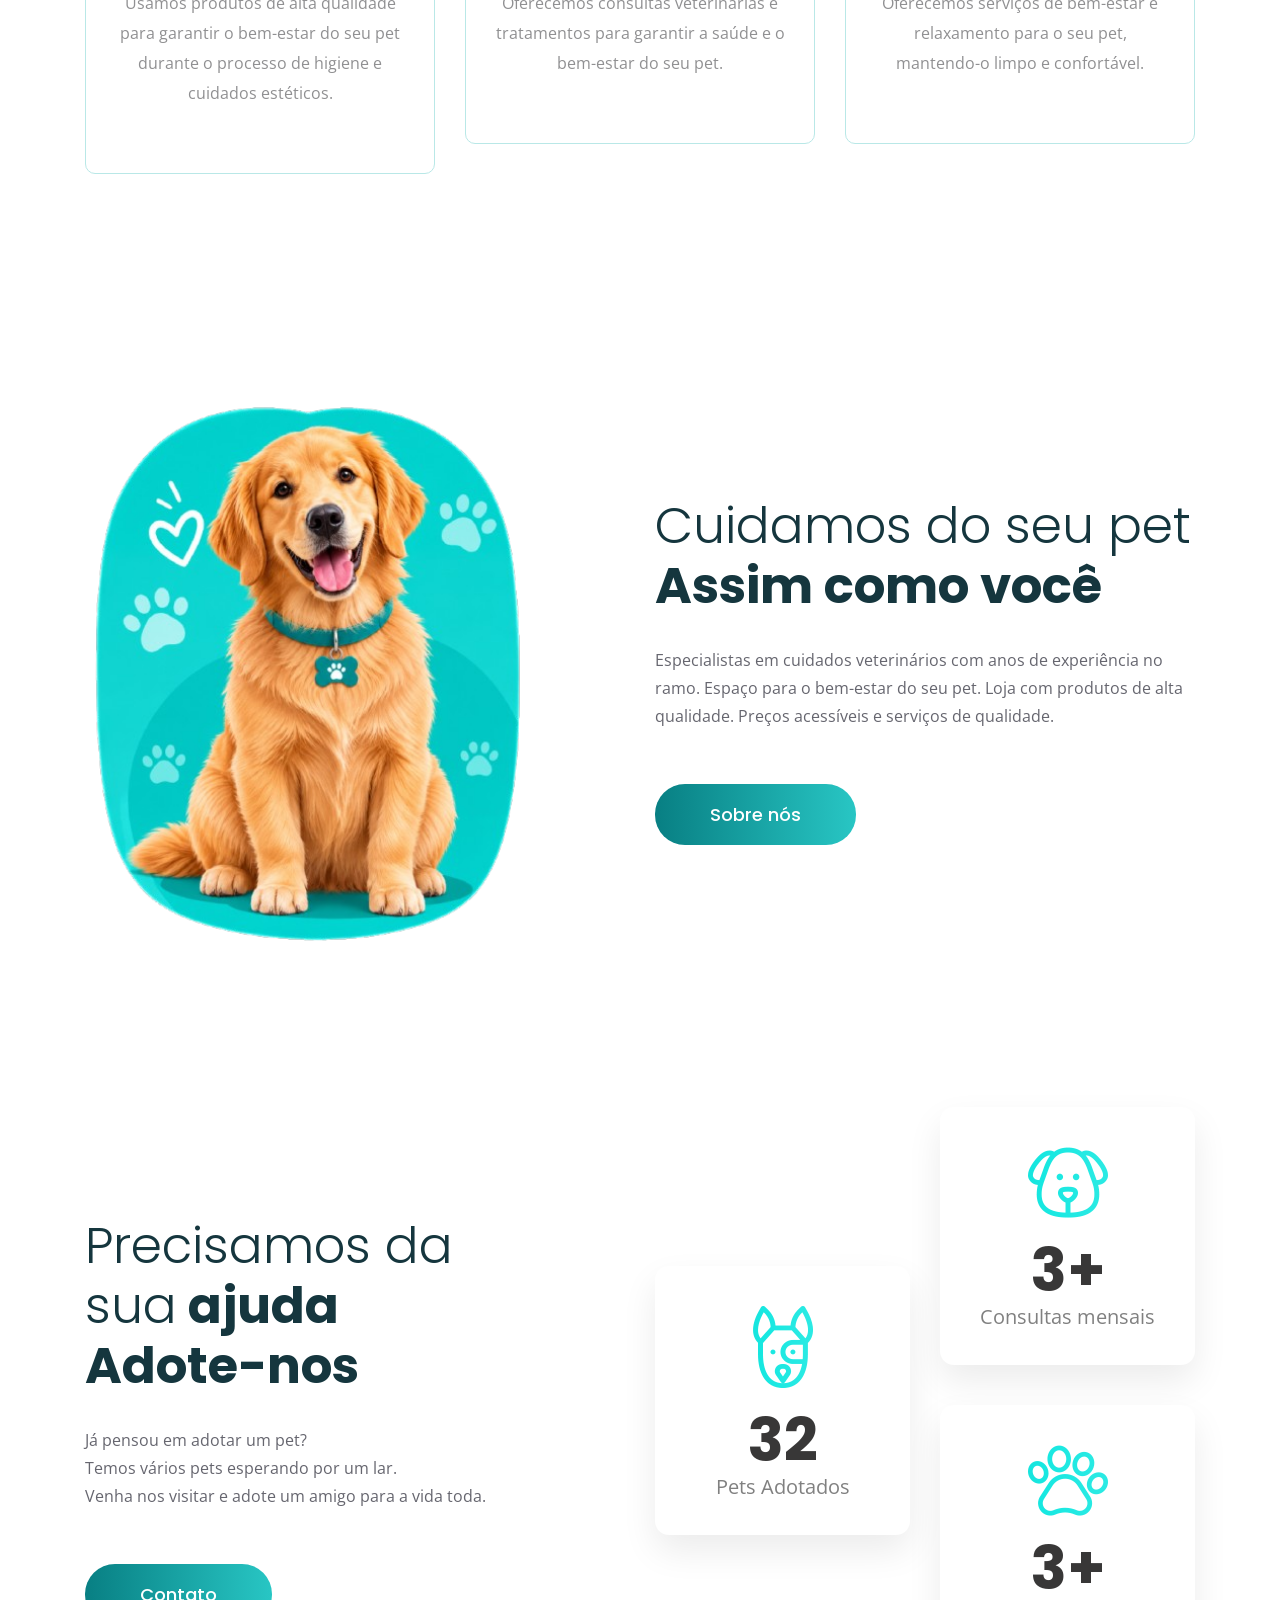
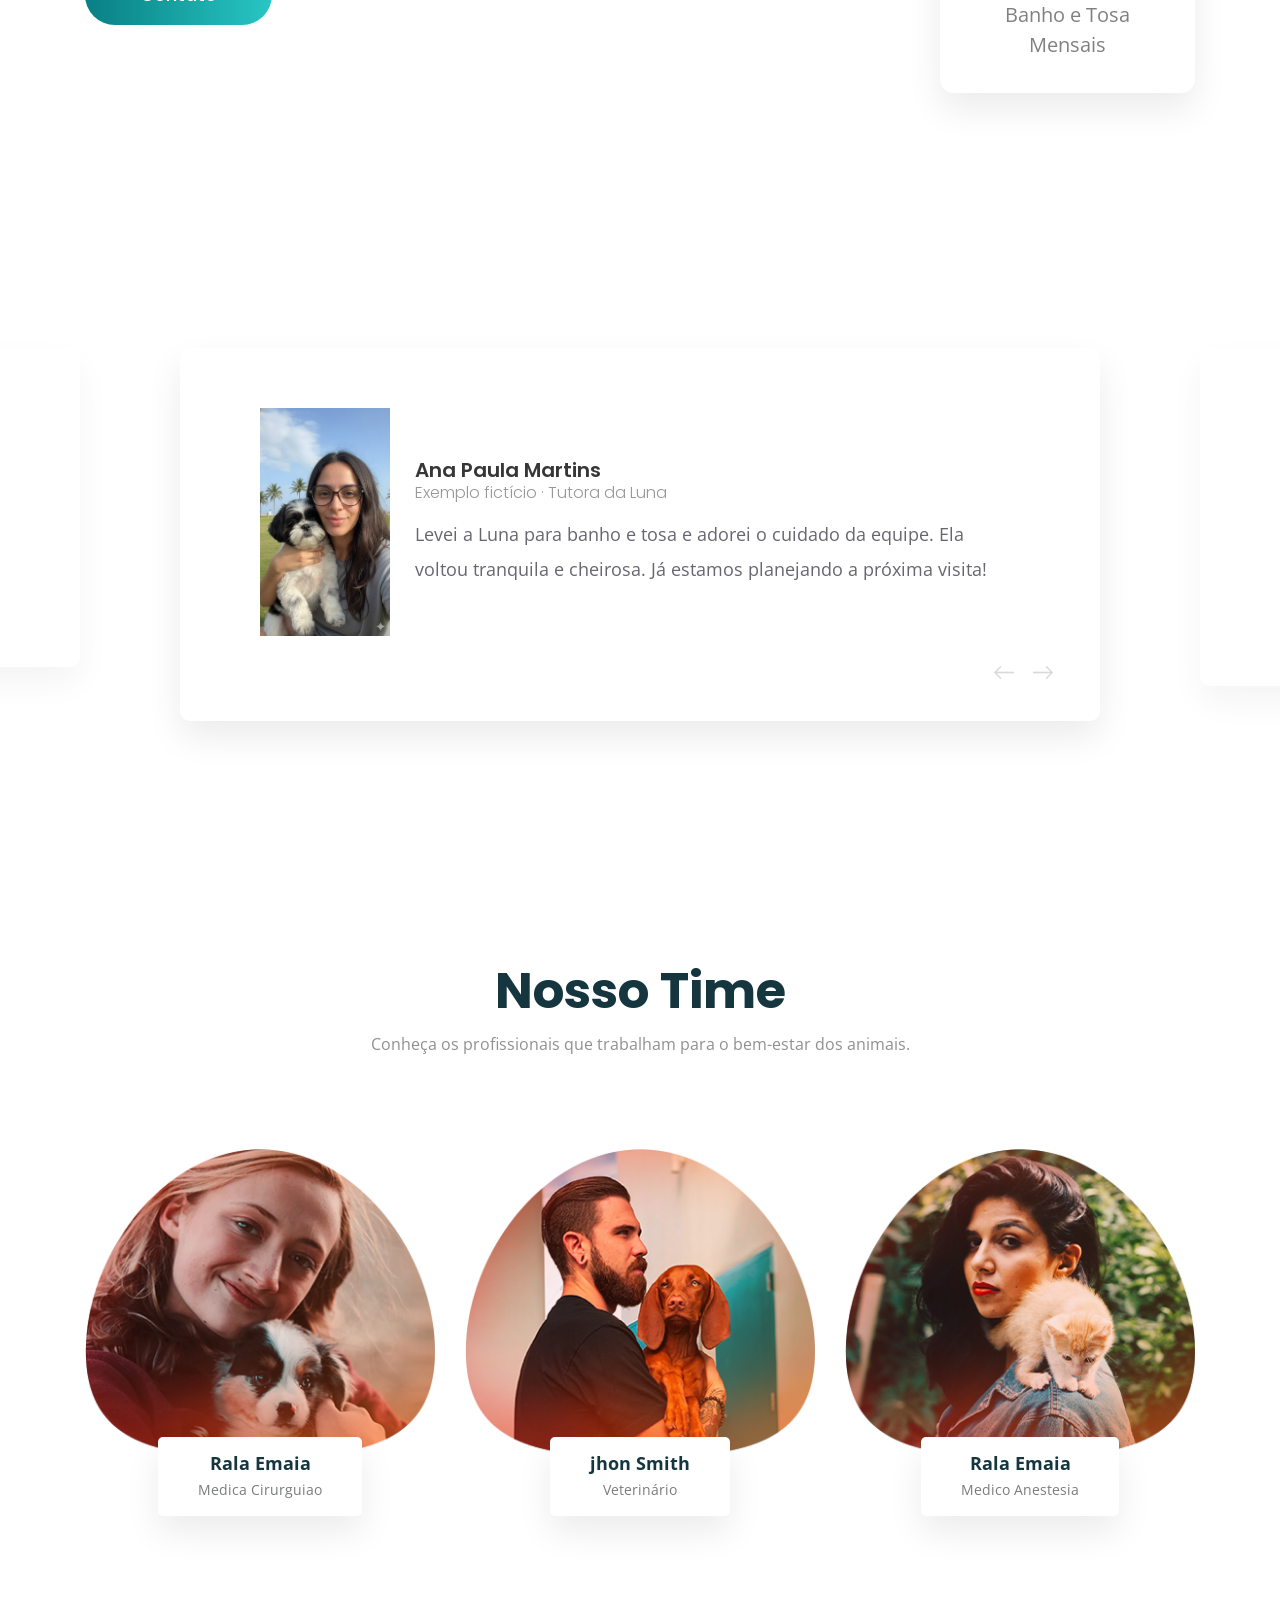
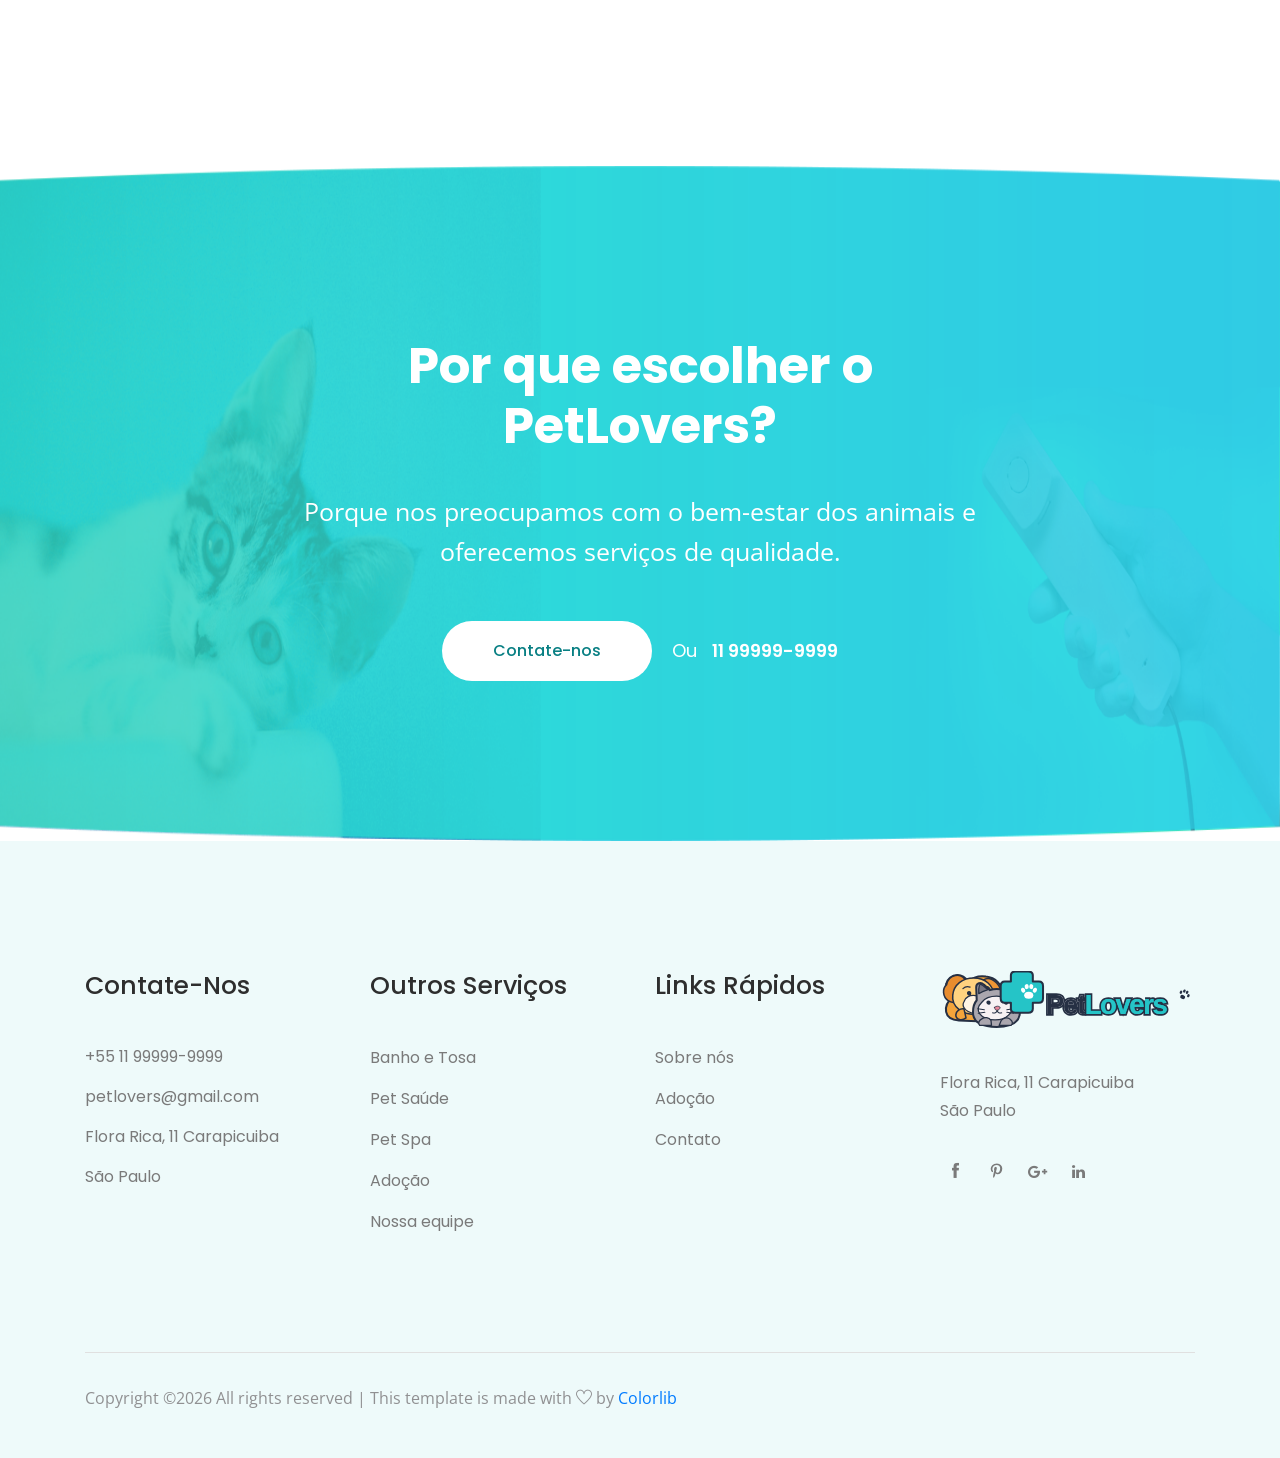
==== commit a478ea4a: "V0.4" ====
--- a/index.html
+++ b/index.html
@@ -66,14 +66,14 @@
             <div id="sticky-header" class="main-header-area">
                 <div class="container">
                     <div class="row align-items-center">
-                        <div class="col-xl-3 col-lg-3">
+                        <div class="col-xl-4 col-lg-4">
                             <div class="logo">
                                 <a href="#top">
                                     <img src="img/logo.svg" alt="PetLovers">
                                 </a>
                             </div>
                         </div>
-                        <div class="col-xl-9 col-lg-9">
+                        <div class="col-xl-8 col-lg-8">
                             <div class="main-menu  d-none d-lg-block">
                                 <nav>
                                     <ul id="navigation">
@@ -259,36 +259,36 @@
                         <div class="testmonial_wrap">
                             <div class="single_testmonial d-flex align-items-center">
                                 <div class="test_thumb">
-                                    <img src="img/testmonial/1.png" alt="">
+                                    <img src="img/testmonial/ana.jpg" alt="">
                                 </div>
                                 <div class="test_content">
-                                    <h4>Jhon Walker</h4>
-                                    <span>Head of web design</span>
-                                    <p>Lorem ipsum dolor sit amet, consectetur adipisicing elit, sed do eiusmod tempor incididunt ut labore et dolore magna aliqua. Ut enim ad minim veniam, quis nostrud exerci.</p>
+                                    <h4>Ana Paula Martins</h4>
+                                    <span>Exemplo fictício · Tutora da Luna</span>
+                                    <p>Levei a Luna para banho e tosa e adorei o cuidado da equipe. Ela voltou tranquila e cheirosa. Já estamos planejando a próxima visita!</p>
                                 </div>
                             </div>
                         </div>
                         <div class="testmonial_wrap">
                             <div class="single_testmonial d-flex align-items-center">
                                 <div class="test_thumb">
-                                    <img src="img/testmonial/1.png" alt="">
+                                    <img src="img/testmonial/rafael.jpg" alt="">
                                 </div>
                                 <div class="test_content">
-                                    <h4>Jhon Walker</h4>
-                                    <span>Head of web design</span>
-                                    <p>Lorem ipsum dolor sit amet, consectetur adipisicing elit, sed do eiusmod tempor incididunt ut labore et dolore magna aliqua. Ut enim ad minim veniam, quis nostrud exerci.</p>
+                                    <h4>Rafael Costa</h4>
+                                    <span>Exemplo fictício · Tutor do Thor</span>
+                                    <p>O Thor foi muito bem recebido na consulta. A equipe explicou cada etapa com paciência e me deixou mais seguro para seguir os cuidados em casa.</p>
                                 </div>
                             </div>
                         </div>
                         <div class="testmonial_wrap">
                             <div class="single_testmonial d-flex align-items-center">
                                 <div class="test_thumb">
-                                    <img src="img/testmonial/1.png" alt="">
+                                    <img src="img/testmonial/camila.jpg" alt="">
                                 </div>
                                 <div class="test_content">
-                                    <h4>Jhon Walker</h4>
-                                    <span>Head of web design</span>
-                                    <p>Lorem ipsum dolor sit amet, consectetur adipisicing elit, sed do eiusmod tempor incididunt ut labore et dolore magna aliqua. Ut enim ad minim veniam, quis nostrud exerci.</p>
+                                    <h4>Camila Oliveira</h4>
+                                    <span>Exemplo fictício · Tutora do Nino</span>
+                                    <p>Encontrei na PetLovers um lugar acolhedor para cuidar do Nino. O atendimento foi atencioso do início ao fim, e saí com todas as minhas dúvidas respondidas.</p>
                                 </div>
                             </div>
                         </div>
@@ -524,4 +524,4 @@
     </script>
 </body>
 
-</html>+</html>
--- a/css/style.css
+++ b/css/style.css
@@ -6580,8 +6580,8 @@
 }
 
 .header-area .main-header-area .logo img {
-  width: 220px;
-  max-width: 100%;
+  width: 100%;
+  max-width: 380px;
   height: auto;
 }
 
@@ -6609,7 +6609,7 @@
 
 @media (max-width: 767px) {
   .header-area .main-header-area .logo img {
-    width: 195px;
+    width: 263px;
   }
 
   .slider_area .dog_thumb {
@@ -6749,4 +6749,4 @@
 textarea:focus,
 select:focus {
   border-color: var(--brand-teal-dark);
-}+}
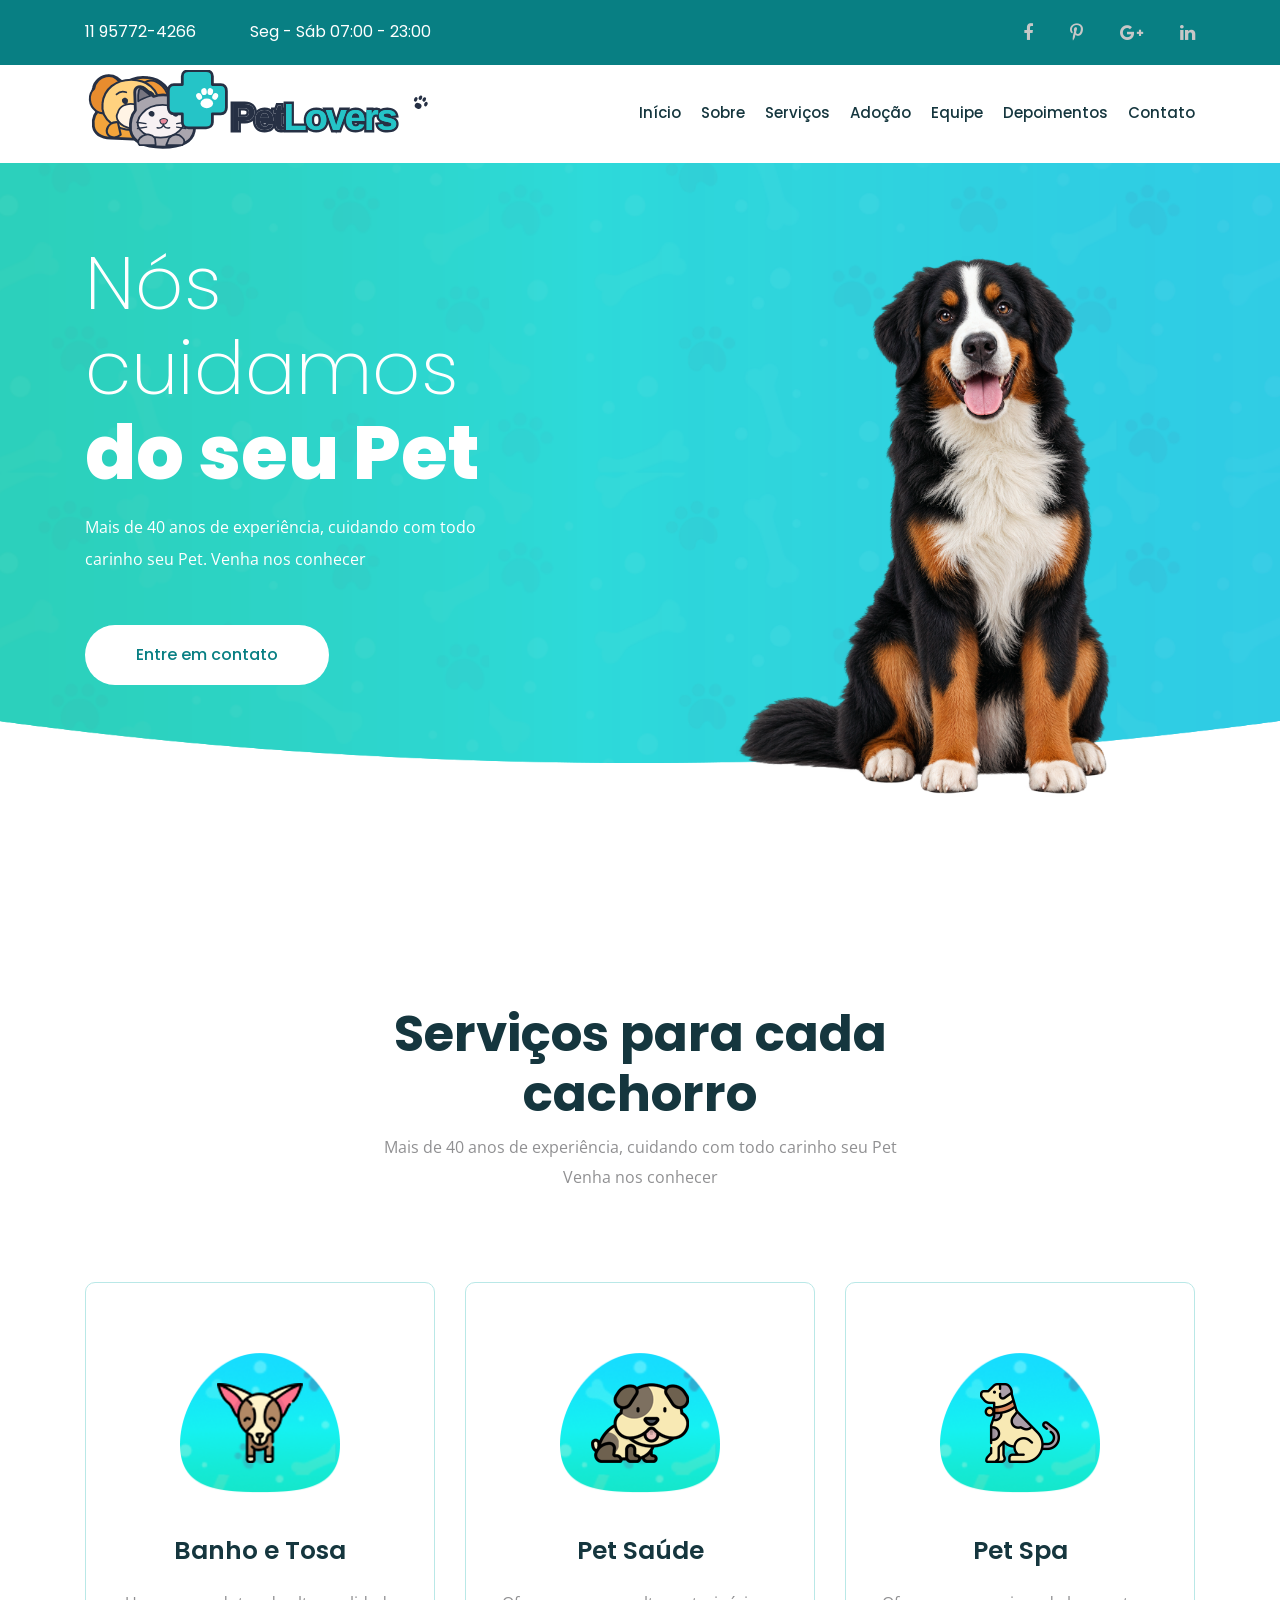
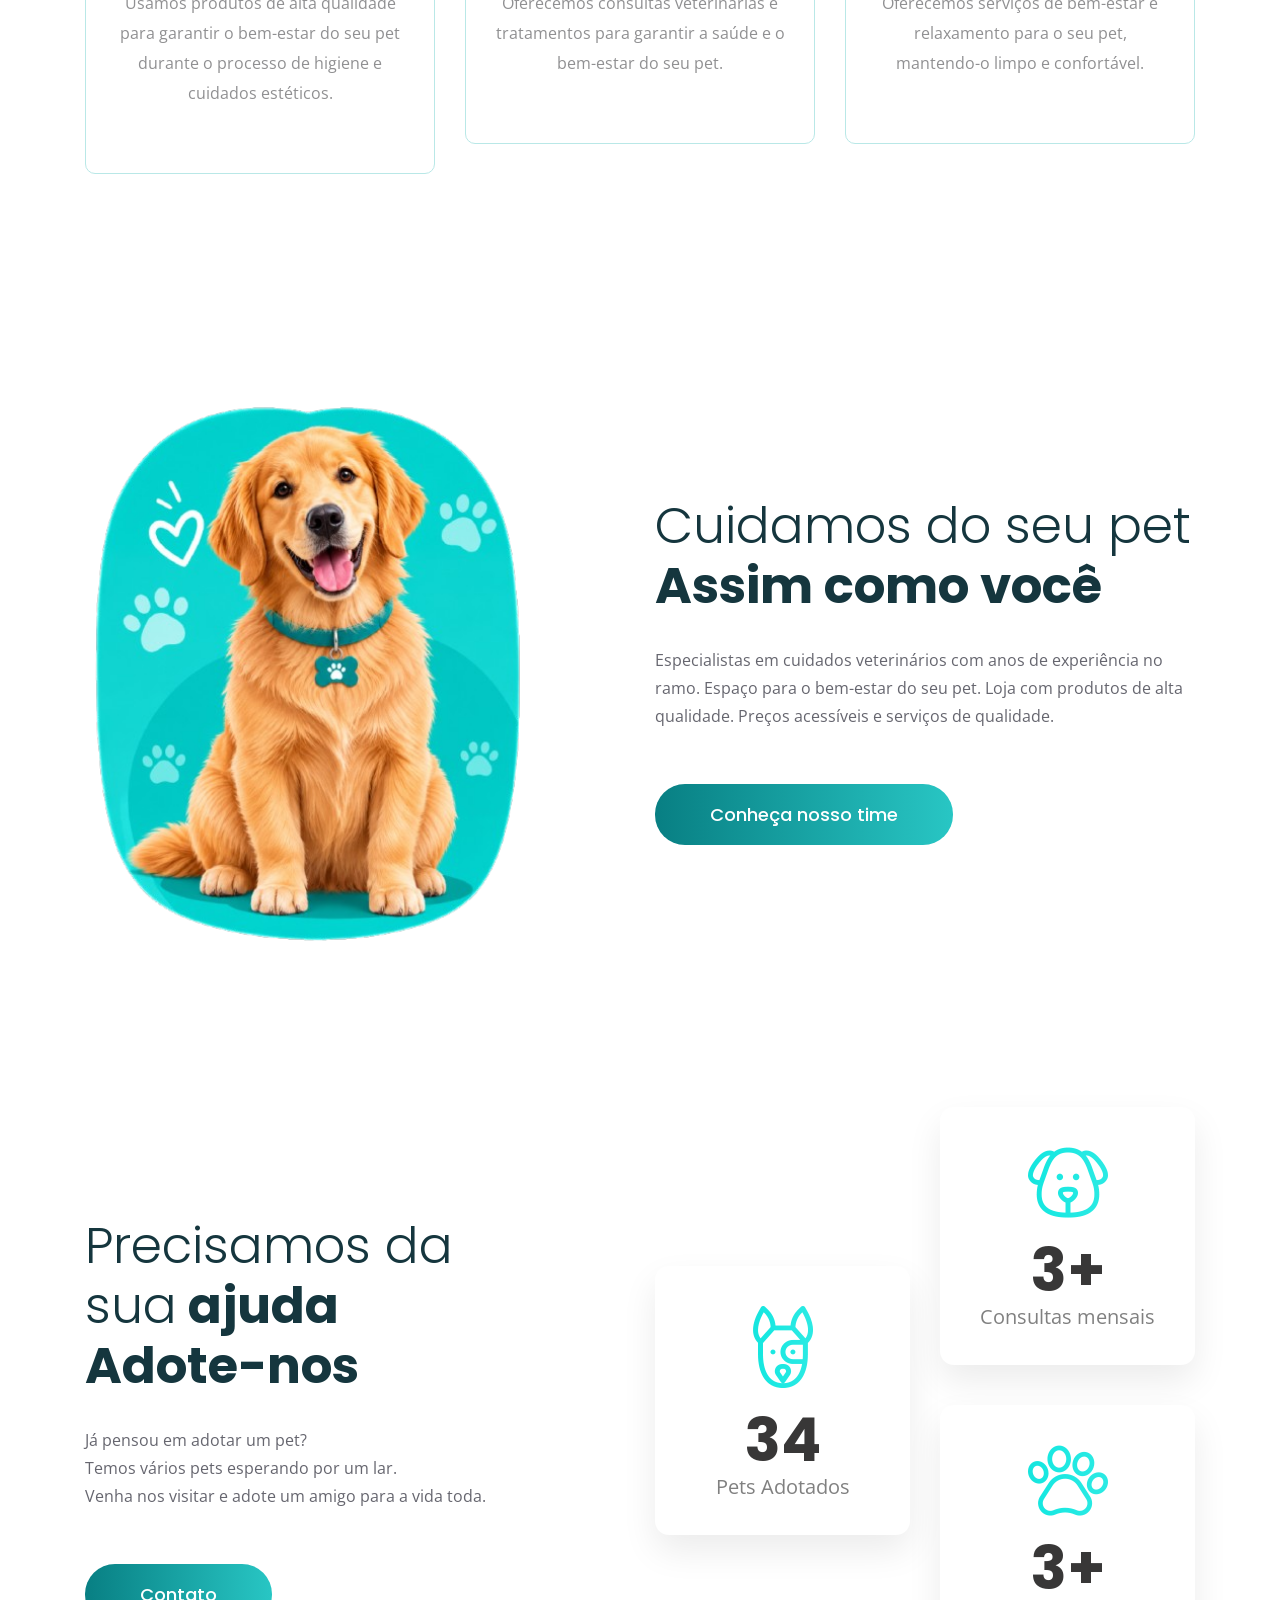
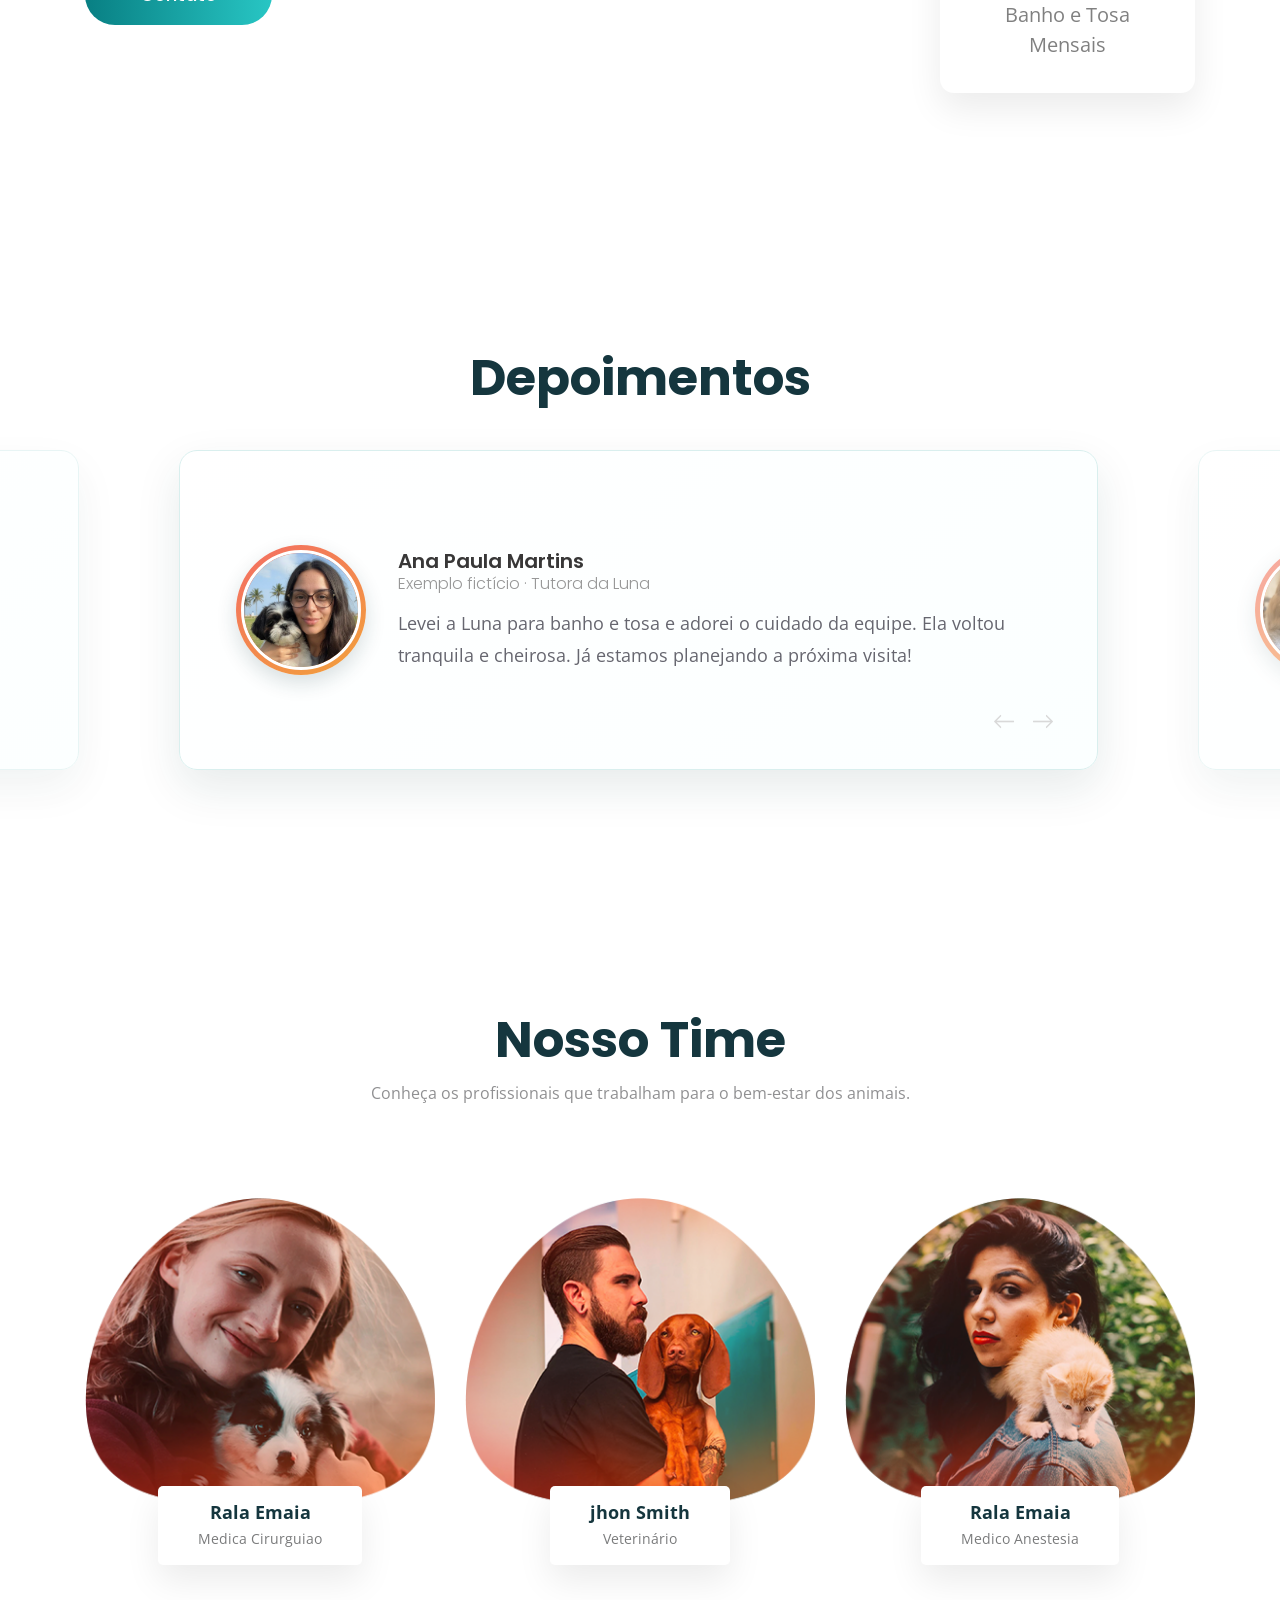
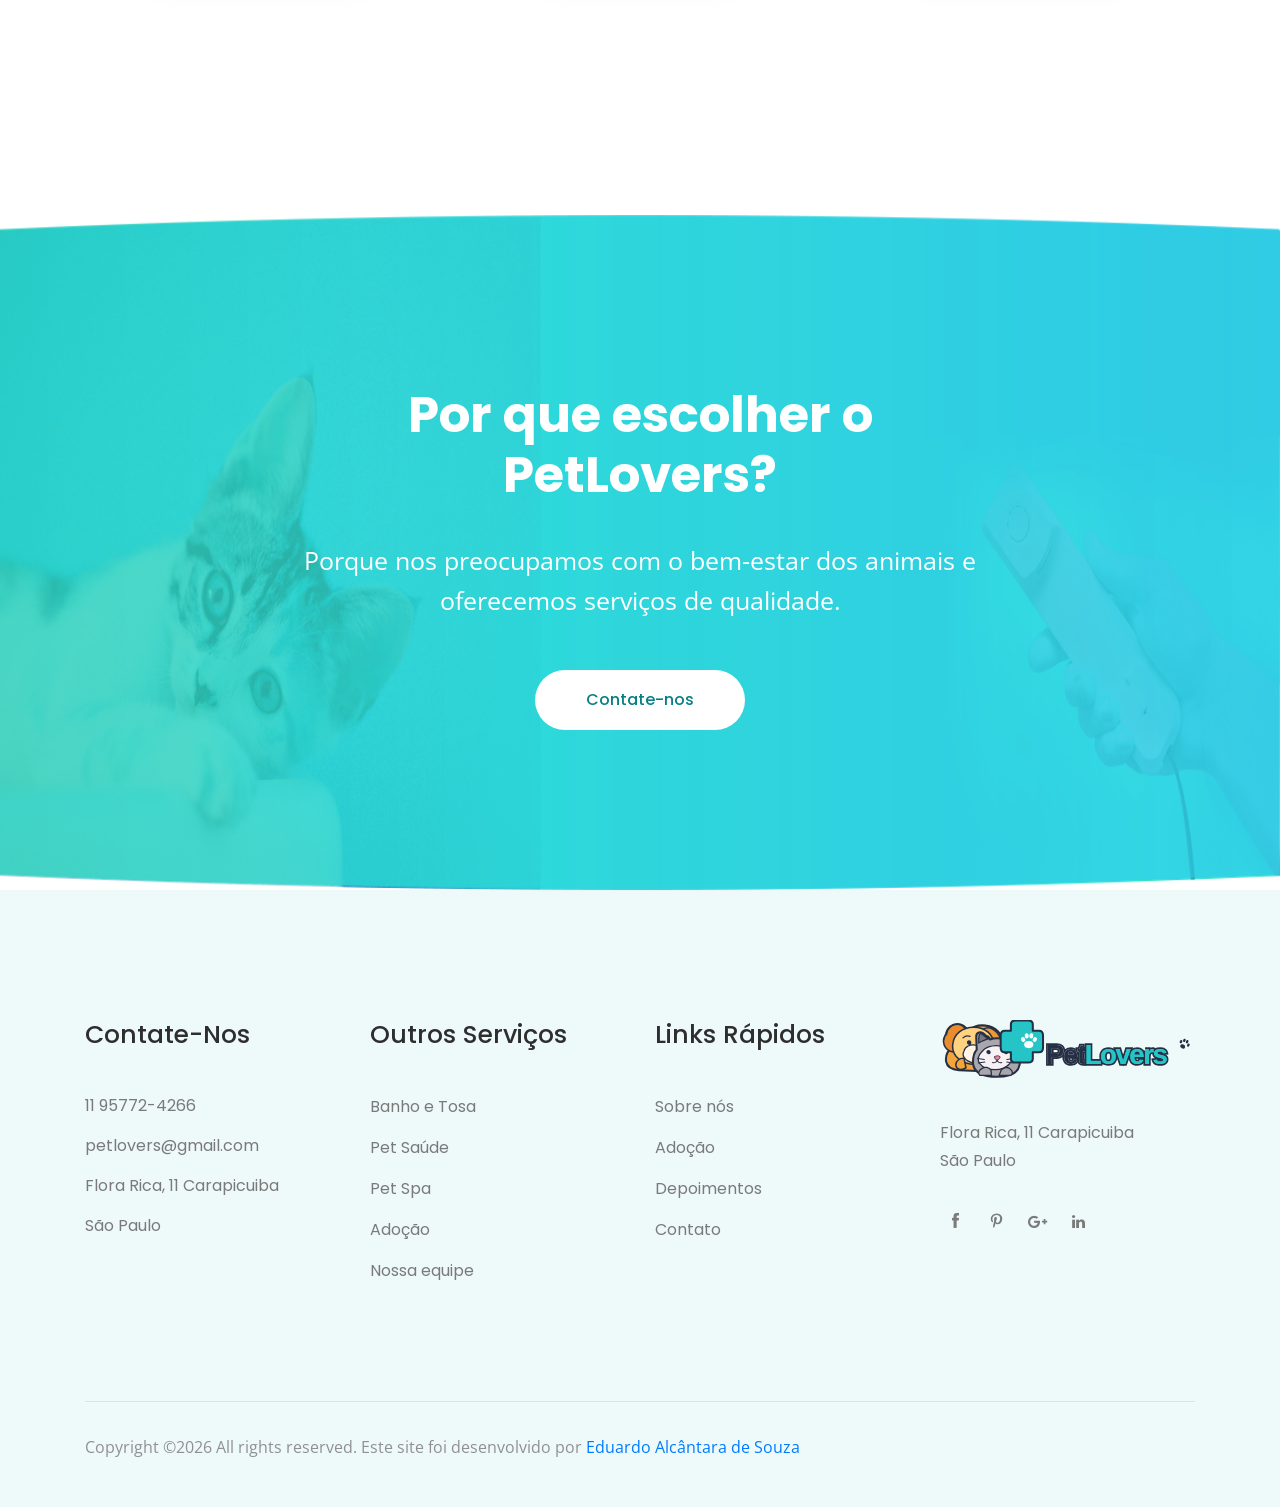
==== commit ed1ad786: "V0.5" ====
--- a/index.html
+++ b/index.html
@@ -39,8 +39,8 @@
                         <div class="col-lg-6 col-md-8">
                             <div class="short_contact_list">
                                 <ul>
-                                    <li><a href="tel:+5511999999999">+11 99999-9999</a></li>
-                                    <li><a href="#">Seg - Sáb 10:00 - 7:00</a></li>
+                                    <li><a href="tel:+5511957724266">11 95772-4266</a></li>
+                                    <li><a href="#">Seg - Sáb 07:00 - 23:00</a></li>
                                 </ul>
                             </div>
                         </div>
@@ -82,6 +82,7 @@
                                         <li><a href="#servicos">Serviços</a></li>
                                         <li><a href="#adocao">Adoção</a></li>
                                         <li><a href="#equipe">Equipe</a></li>
+                                        <li><a href="#depoimentos">Depoimentos</a></li>
                                         <li><a href="#contato">Contato</a></li>
                                     </ul>
                                 </nav>
@@ -189,7 +190,7 @@
                                 Assim como você</h3>
                             <p> Especialistas em cuidados veterinários com anos de experiência no ramo. Espaço para o bem-estar do seu pet. Loja com produtos de alta qualidade.
                                 Preços acessíveis e serviços de qualidade.</p>
-                            <a href="#equipe" class="boxed-btn3">Sobre nós</a>
+                            <a href="#equipe" class="boxed-btn3">Conheça nosso time</a>
                         </div>
                     </div>
                 </div>
@@ -251,15 +252,22 @@
     <!-- adapt_area_end  -->
 
     <!-- testmonial_area_start  -->
-    <div class="testmonial_area">
+    <div id="depoimentos" class="testmonial_area">
         <div class="container">
+            <div class="row justify-content-center">
+                <div class="col-lg-10">
+                    <div class="section_title text-center">
+                        <h3>Depoimentos</h3>
+                    </div>
+                </div>
+            </div>
             <div class="row justify-content-center">
                 <div class="col-lg-10">
                     <div class="textmonial_active owl-carousel">
                         <div class="testmonial_wrap">
                             <div class="single_testmonial d-flex align-items-center">
                                 <div class="test_thumb">
-                                    <img src="img/testmonial/ana.jpg" alt="">
+                                    <img class="testimonial-photo testimonial-photo-ana" src="img/testmonial/ana.jpg" alt="Ana Paula com a Luna">
                                 </div>
                                 <div class="test_content">
                                     <h4>Ana Paula Martins</h4>
@@ -271,7 +279,7 @@
                         <div class="testmonial_wrap">
                             <div class="single_testmonial d-flex align-items-center">
                                 <div class="test_thumb">
-                                    <img src="img/testmonial/rafael.jpg" alt="">
+                                    <img class="testimonial-photo testimonial-photo-rafael" src="img/testmonial/rafael.jpg" alt="Rafael com o Thor">
                                 </div>
                                 <div class="test_content">
                                     <h4>Rafael Costa</h4>
@@ -283,7 +291,7 @@
                         <div class="testmonial_wrap">
                             <div class="single_testmonial d-flex align-items-center">
                                 <div class="test_thumb">
-                                    <img src="img/testmonial/camila.jpg" alt="">
+                                    <img class="testimonial-photo testimonial-photo-camila" src="img/testmonial/camila.jpg" alt="Camila com o Nino">
                                 </div>
                                 <div class="test_content">
                                     <h4>Camila Oliveira</h4>
@@ -367,7 +375,6 @@
                         </div>
                         <div class="contact_btn d-flex align-items-center justify-content-center">
                             <a href="#contato" class="boxed-btn4">Contate-nos</a>
-                            <p>Ou  <a href="tel:+5511999999999">11 99999-9999</a></p>
                         </div>
                     </div>
                 </div>
@@ -386,7 +393,7 @@
                                 Contate-nos
                             </h3>
                             <ul class="address_line">
-                                <li><a href="tel:+5511999999999">+55 11 99999-9999</a></li>
+                                <li><a href="https://wa.me/5511957724266" target="_blank" rel="noopener noreferrer"> 11 95772-4266</a></li>
                                 <li><a href="mailto:petlovers@gmail.com">petlovers@gmail.com</a></li>
                                 <li>Flora Rica, 11 Carapicuiba <br> São Paulo </li>
                             </ul>
@@ -414,6 +421,7 @@
                             <ul class="links">
                                 <li><a href="#sobre">Sobre nós</a></li>
                                 <li><a href="#adocao">Adoção</a></li>
+                                <li><a href="#depoimentos">Depoimentos</a></li>
                                 <li><a href="#contato">Contato</a></li>
                             </ul>
                         </div>
@@ -464,7 +472,7 @@
                     <div class="col-xl-12">
                         <p class="copy_right text-center">
                             <p><!-- Link back to Colorlib can't be removed. Template is licensed under CC BY 3.0. -->
-  Copyright &copy;<script>document.write(new Date().getFullYear());</script> All rights reserved | This template is made with <i class="ti-heart" aria-hidden="true"></i> by <a href="https://colorlib.com" target="_blank">Colorlib</a>
+  Copyright &copy;<script>document.write(new Date().getFullYear());</script> All rights reserved. Este site foi desenvolvido por <a href="https://github.com/Eduardo00747" target="_blank" rel="noopener noreferrer">Eduardo Alcântara de Souza</a>
   <!-- Link back to Colorlib can't be removed. Template is licensed under CC BY 3.0. --></p>
                         </p>
                     </div>
--- a/css/style.css
+++ b/css/style.css
@@ -1060,7 +1060,7 @@
 .header-area .main-header-area .main-menu ul li {
   display: inline-block;
   position: relative;
-  margin-left: 40px;
+  margin-left: 16px;
 }
 
 /* line 119, ../../Arafath/CL/january 2020/240. Animal/HTML/scss/_header.scss */
@@ -6750,3 +6750,92 @@
 select:focus {
   border-color: var(--brand-teal-dark);
 }
+
+.testmonial_area .textmonial_active .owl-stage {
+  display: flex;
+  align-items: stretch;
+}
+
+.testmonial_area .section_title {
+  margin-bottom: 42px;
+}
+
+.testmonial_area .textmonial_active .owl-item {
+  display: flex;
+  height: auto;
+}
+
+.testmonial_area .textmonial_active .testmonial_wrap {
+  display: flex;
+  width: 100%;
+  height: 100%;
+}
+
+.testmonial_area .single_testmonial {
+  box-sizing: border-box;
+  display: flex !important;
+  align-items: center;
+  width: 100%;
+  height: 100%;
+  min-height: 320px;
+  padding: 42px 56px;
+  border: 1px solid #d9efee;
+  border-radius: 18px;
+  background: linear-gradient(135deg, #ffffff 0%, #fbffff 100%);
+  box-shadow: 0 18px 45px rgba(21, 54, 62, 0.1);
+}
+
+.testmonial_area .single_testmonial .test_thumb {
+  flex: 0 0 130px;
+  width: 130px;
+  height: 130px;
+  margin-right: 32px;
+  padding: 5px;
+  border-radius: 50%;
+  background: linear-gradient(145deg, #f36d64 0%, #f2a13a 100%);
+  box-shadow: 0 8px 20px rgba(21, 54, 62, 0.16);
+}
+
+.testmonial_area .owl-carousel .owl-item .test_thumb img {
+  display: block;
+  width: 100%;
+  height: 100%;
+  border: 3px solid #fff;
+  border-radius: 50%;
+  object-fit: cover;
+}
+
+.testmonial_area .single_testmonial .testimonial-photo-ana {
+  object-position: center 36%;
+}
+
+.testmonial_area .single_testmonial .testimonial-photo-rafael {
+  object-position: center 42%;
+}
+
+.testmonial_area .single_testmonial .testimonial-photo-camila {
+  object-position: center 35%;
+}
+
+.testmonial_area .single_testmonial .test_content {
+  flex: 1 1 auto;
+}
+
+.testmonial_area .single_testmonial .test_content p {
+  line-height: 1.75;
+}
+
+@media (max-width: 767px) {
+  .testmonial_area .single_testmonial {
+    flex-direction: column;
+    justify-content: center;
+    min-height: 0;
+    padding: 30px 24px;
+    text-align: center;
+  }
+
+  .testmonial_area .single_testmonial .test_thumb {
+    flex-basis: 130px;
+    margin: 0 0 24px;
+  }
+}
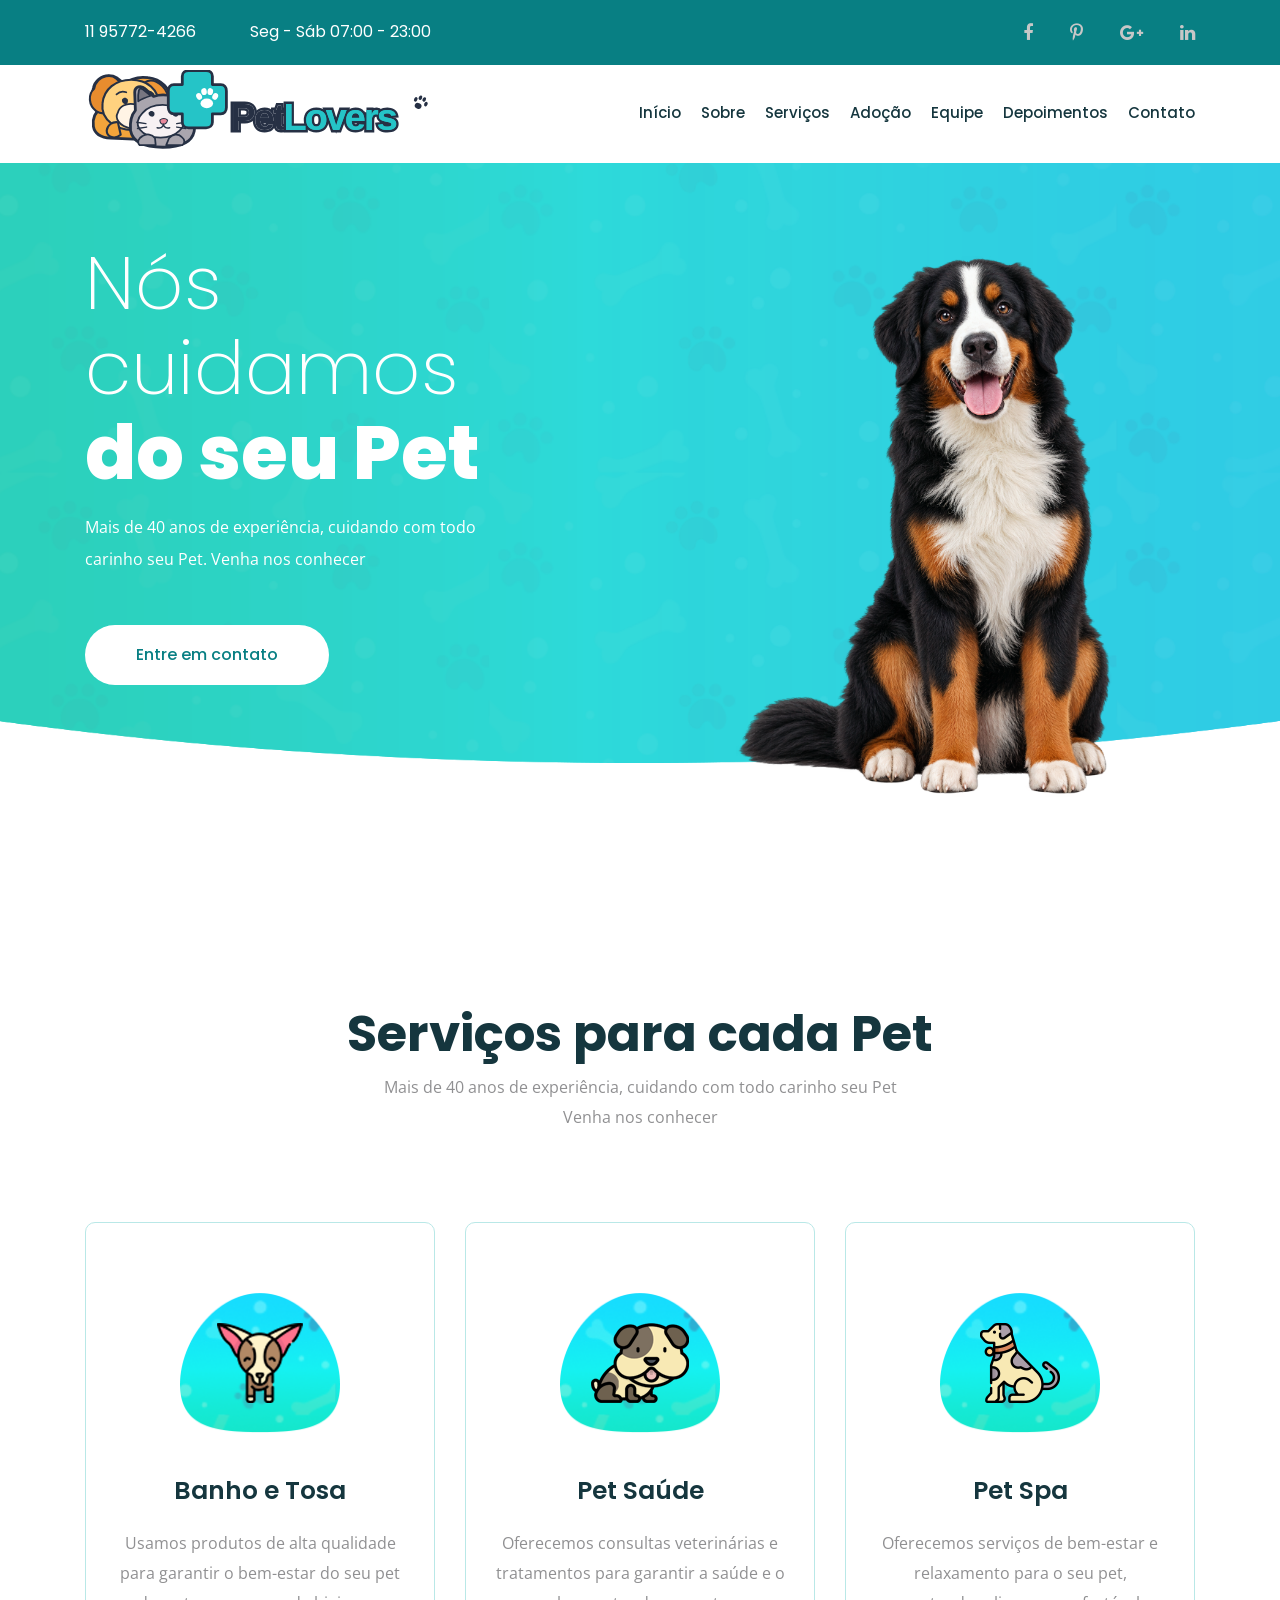
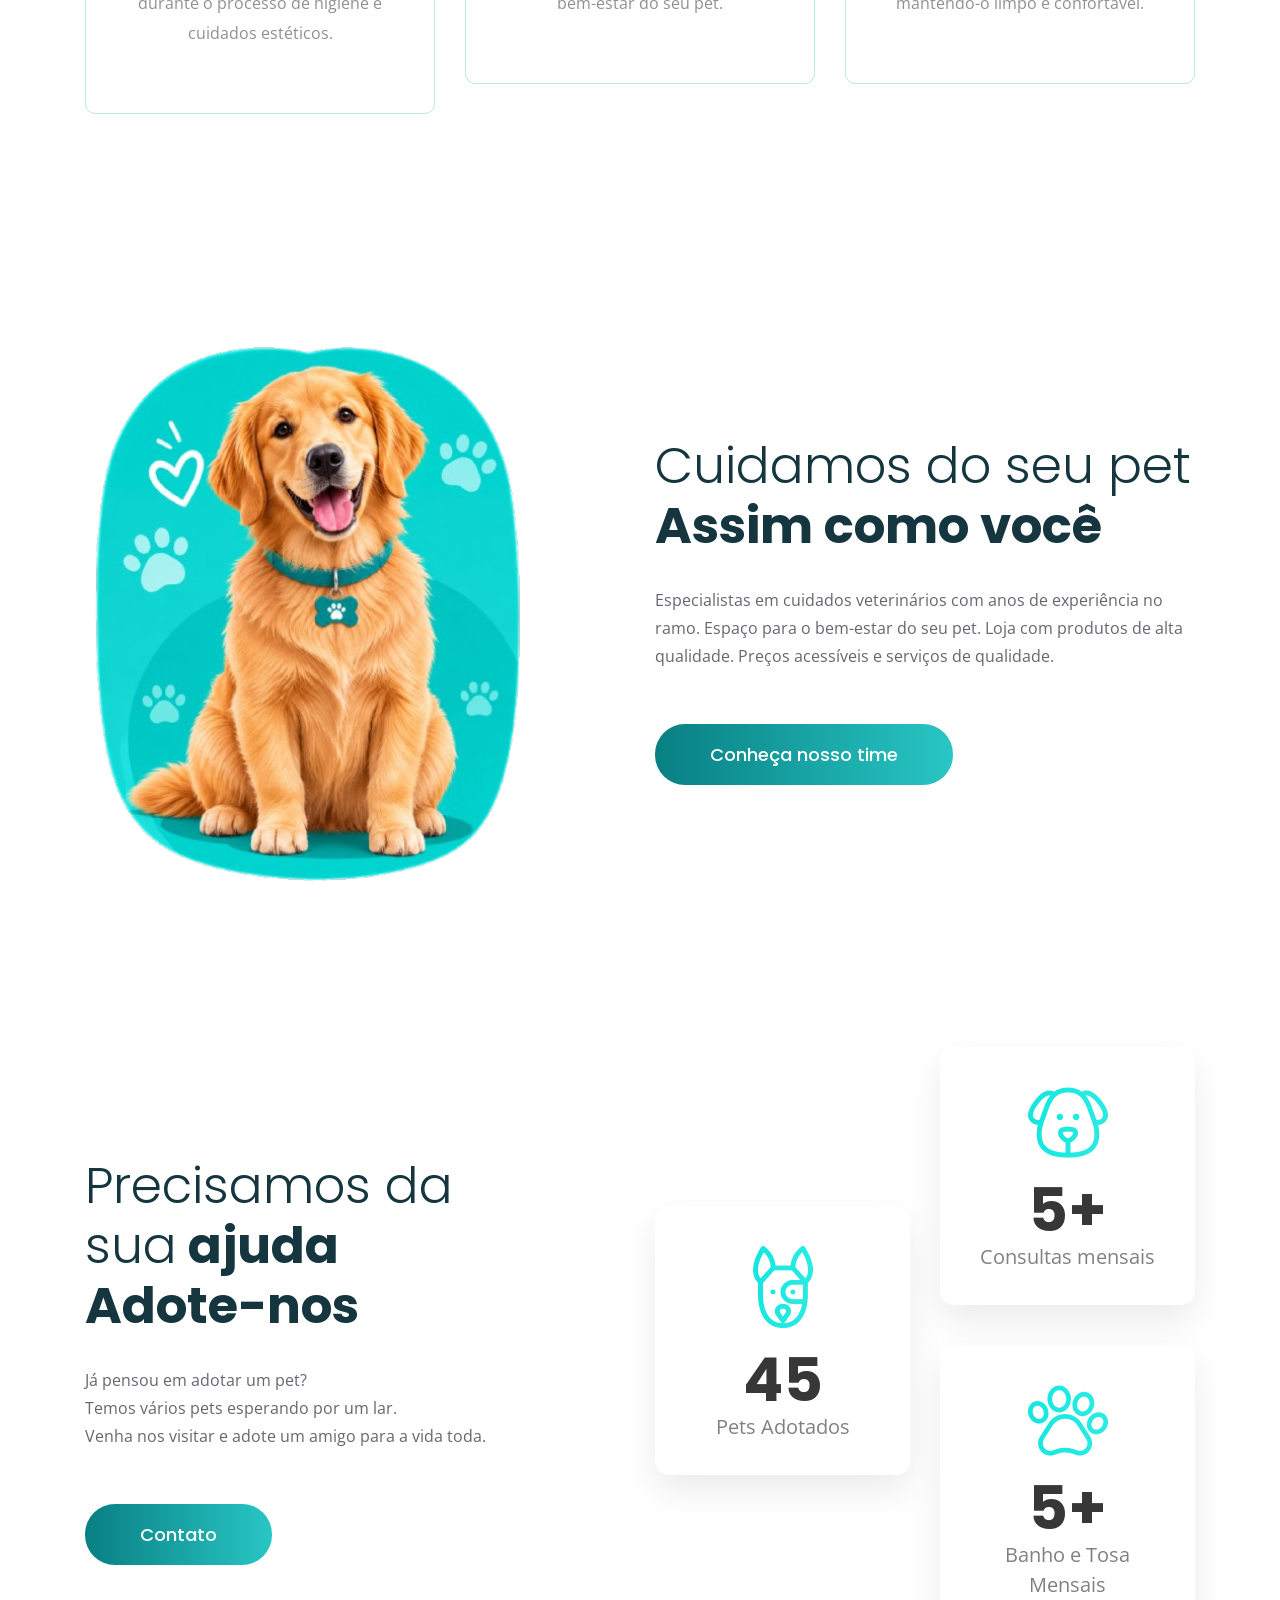
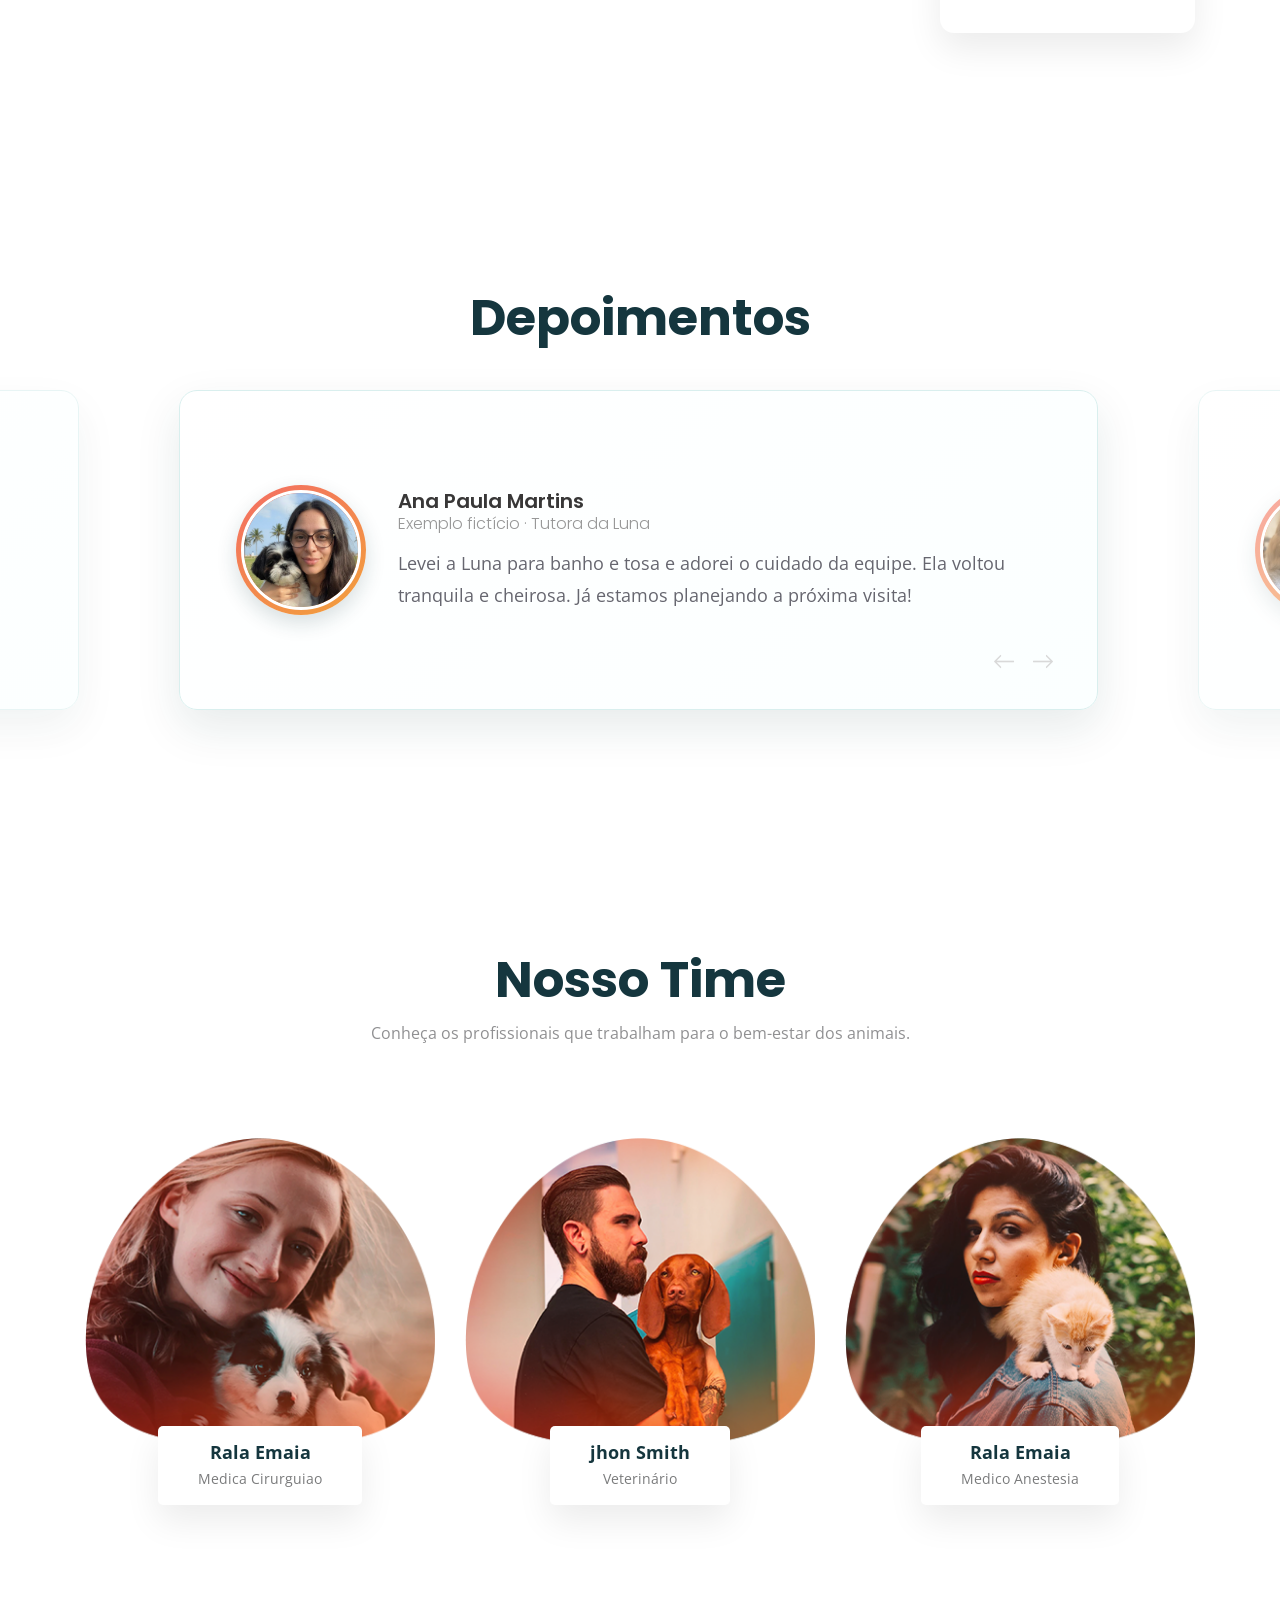
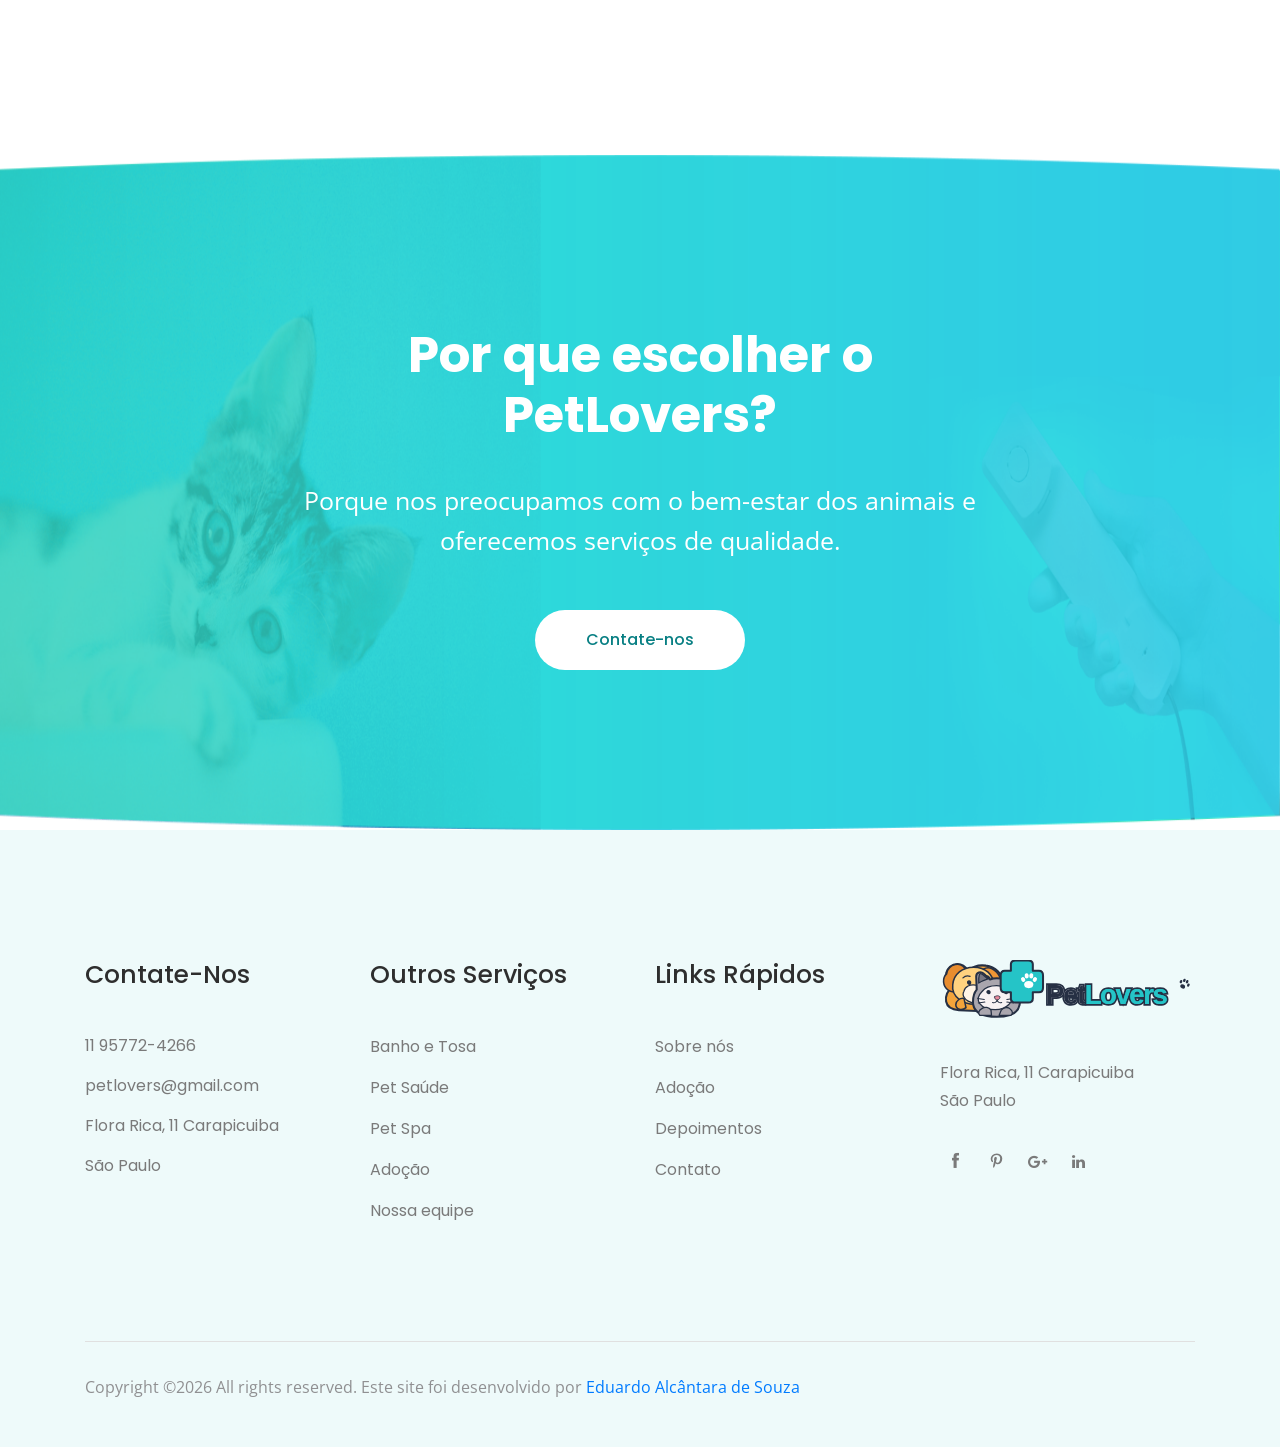
==== commit b2449e9f: "V0.6" ====
--- a/index.html
+++ b/index.html
@@ -124,7 +124,7 @@
             <div class="row justify-content-center ">
                 <div class="col-lg-7 col-md-10">
                     <div class="section_title text-center mb-95">
-                        <h3>Serviços para cada cachorro</h3>
+                        <h3>Serviços para cada Pet</h3>
                         <p>Mais de 40 anos de experiência, cuidando com todo carinho seu Pet<br> Venha nos conhecer</p>
                     </div>
                 </div>
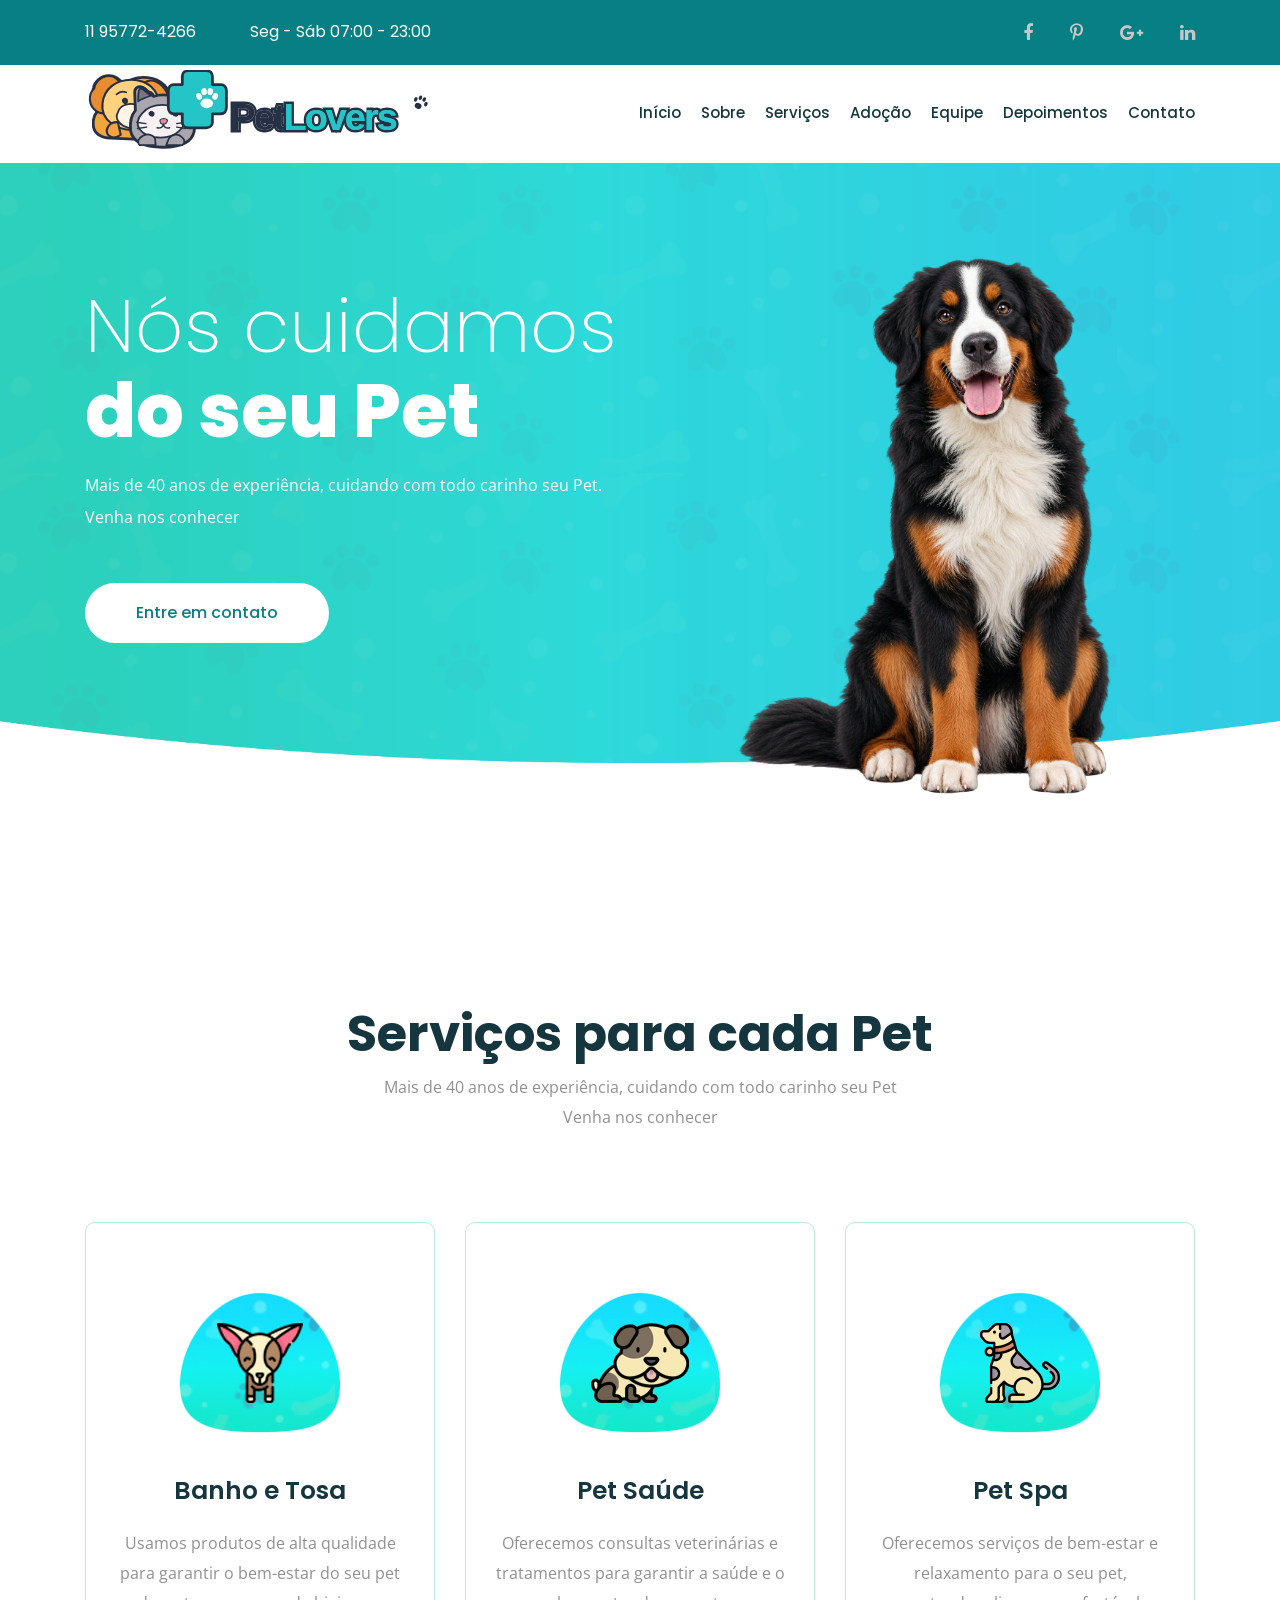
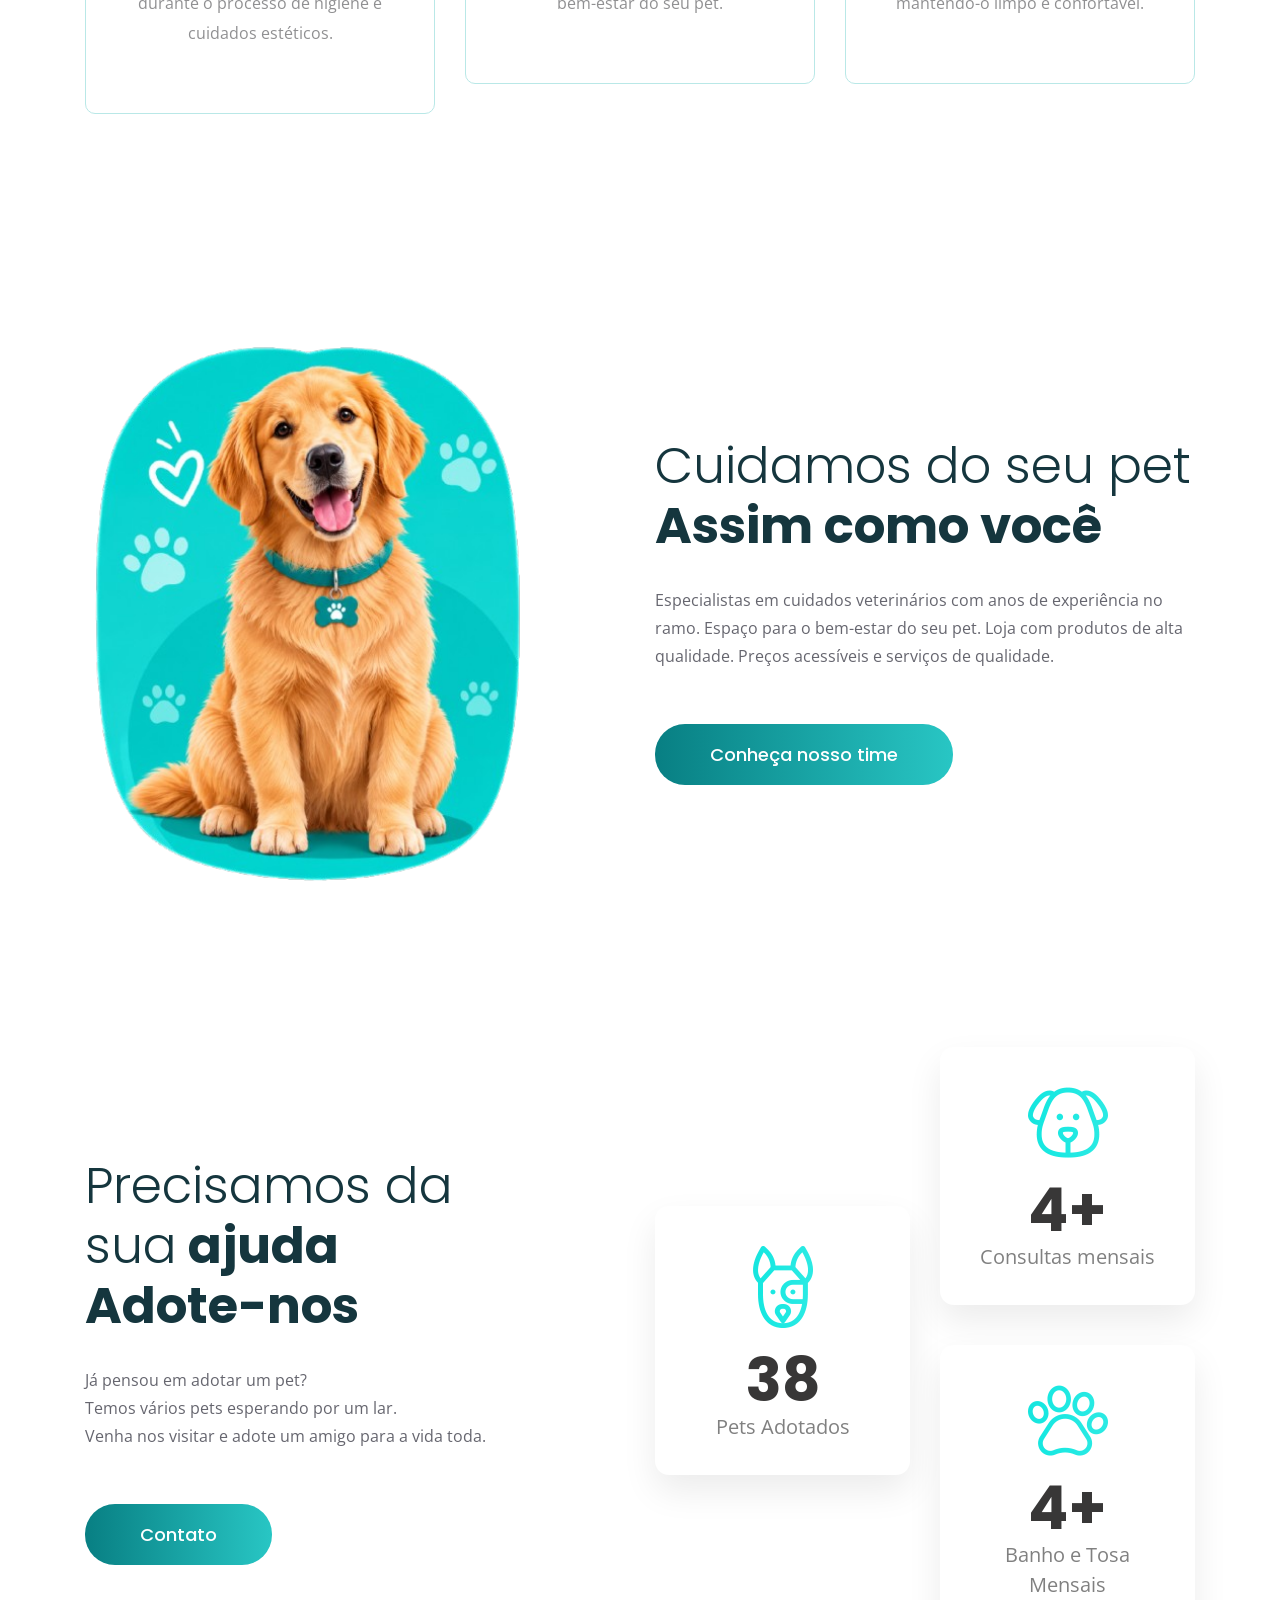
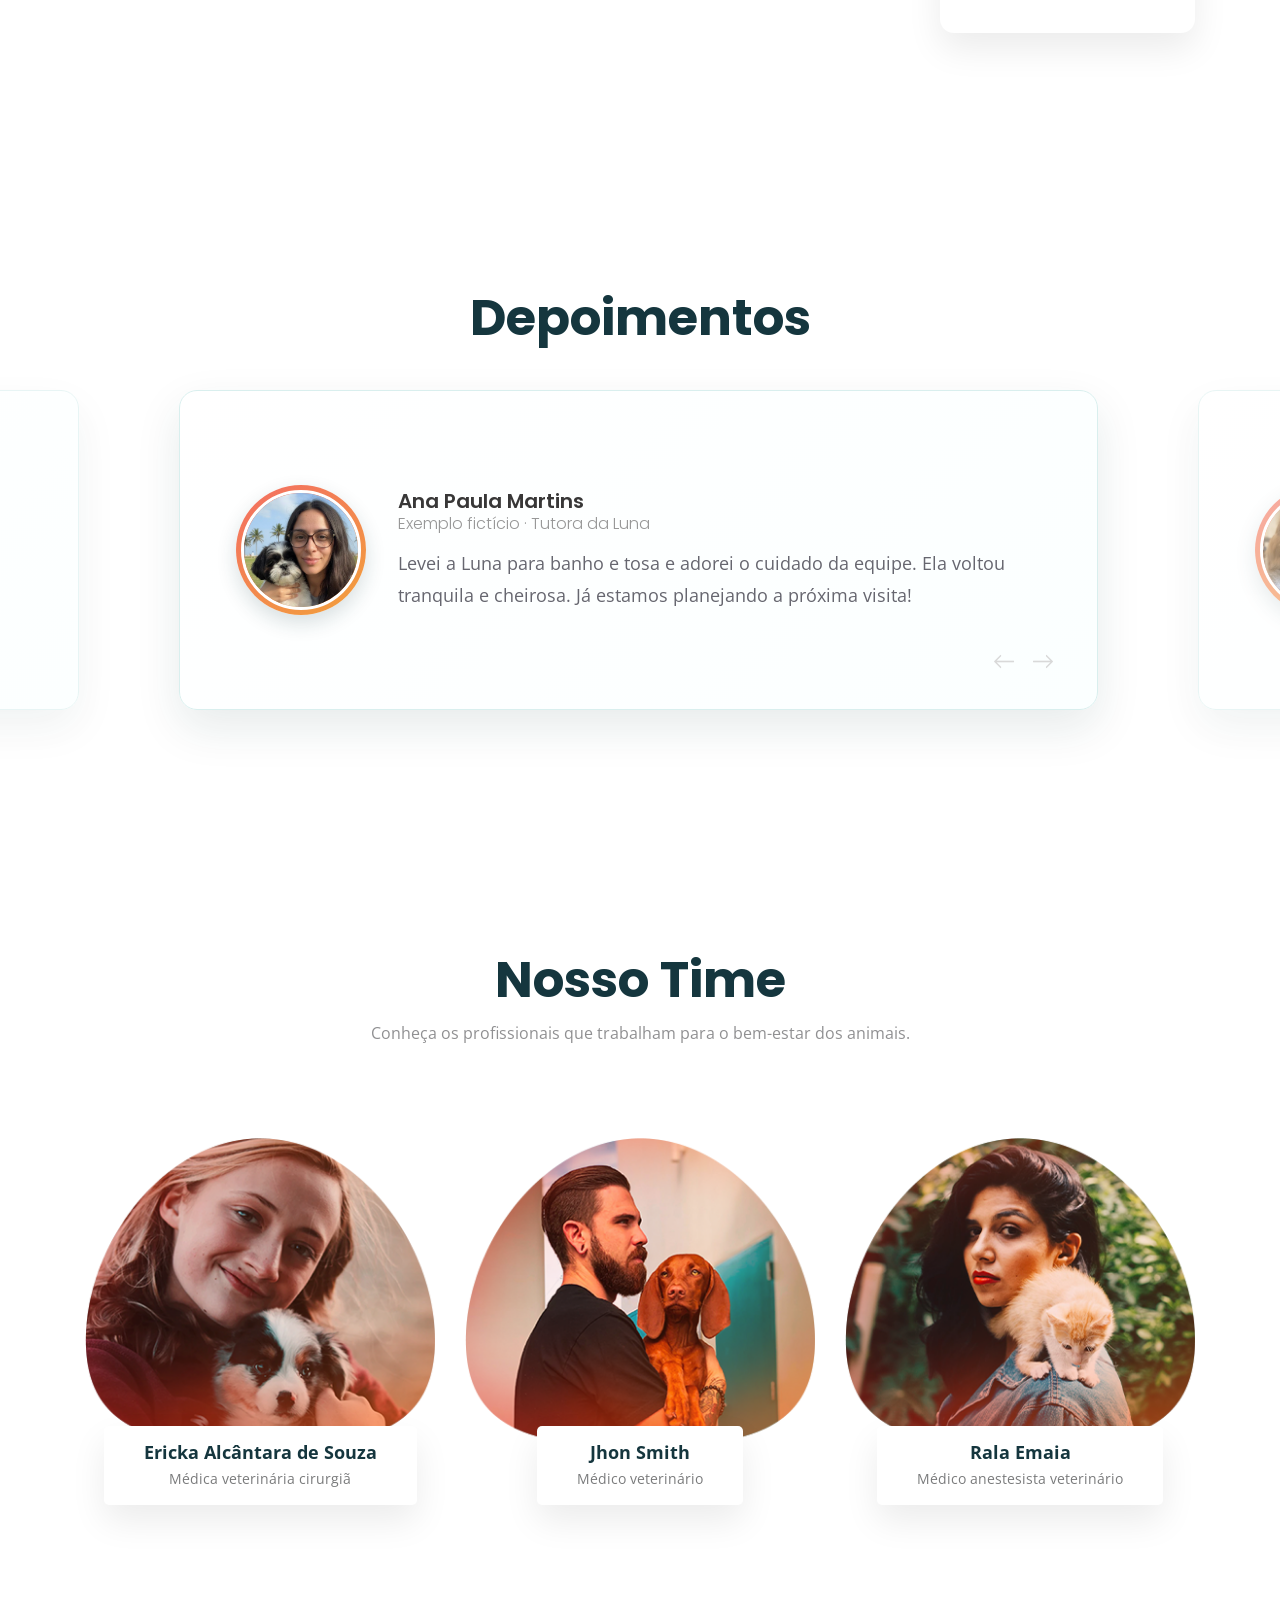
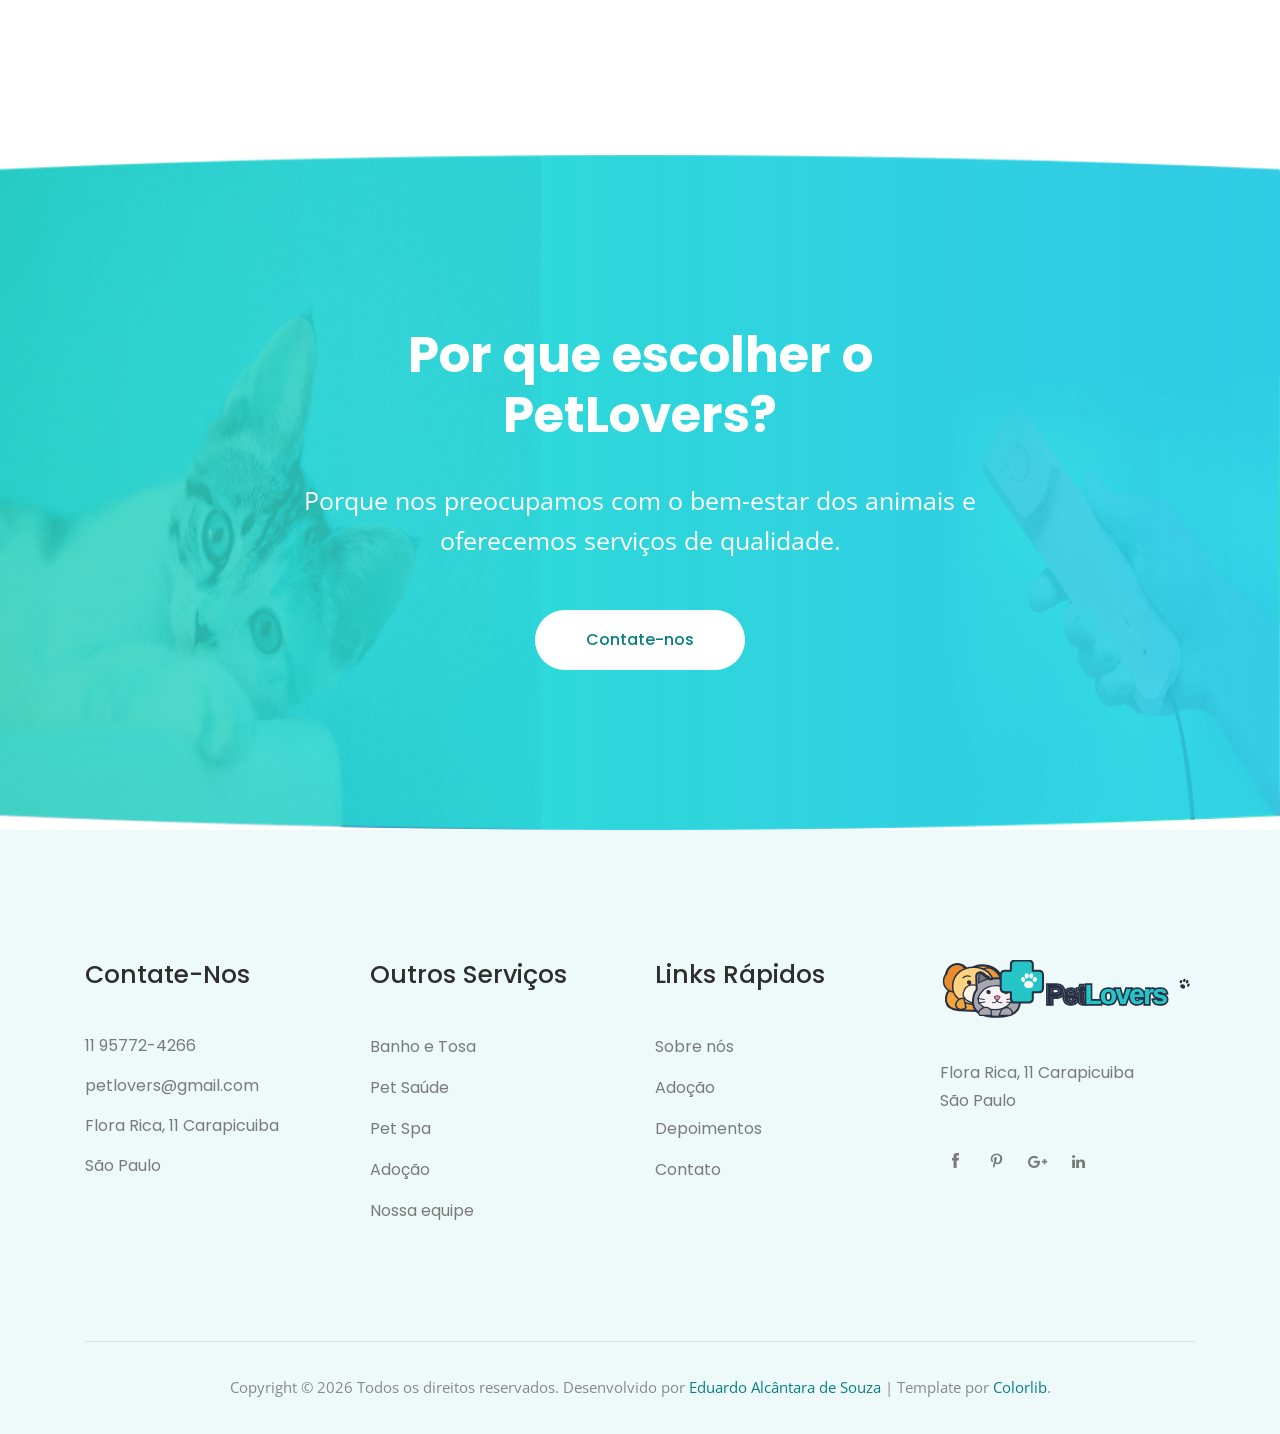
==== commit 00aeaba2: "V0.7" ====
--- a/index.html
+++ b/index.html
@@ -1,487 +1,581 @@
 <!doctype html>
 <html class="no-js" lang="pt-BR">
-
-<head>
-    <meta charset="utf-8">
-    <meta http-equiv="x-ua-compatible" content="ie=edge">
+  <head>
+    <meta charset="utf-8" />
+    <meta http-equiv="x-ua-compatible" content="ie=edge" />
     <title>PetLovers</title>
-    <meta name="description" content="Conheça os serviços da PetLovers e encontre cuidado, saúde e bem-estar para o seu pet.">
-    <meta name="viewport" content="width=device-width, initial-scale=1">
+    <meta
+      name="description"
+      content="Conheça os serviços da PetLovers e encontre cuidado, saúde e bem-estar para o seu pet."
+    />
+    <meta name="viewport" content="width=device-width, initial-scale=1" />
 
     <!-- <link rel="manifest" href="site.webmanifest"> -->
-    <link rel="icon" type="image/svg+xml" href="img/paw-solid-full.svg">
+    <link rel="icon" type="image/svg+xml" href="img/paw-solid-full.svg" />
 
     <!-- CSS here -->
-    <link rel="stylesheet" href="css/bootstrap.min.css">
-    <link rel="stylesheet" href="css/owl.carousel.min.css">
-    <link rel="stylesheet" href="css/magnific-popup.css">
-    <link rel="stylesheet" href="css/font-awesome.min.css">
-    <link rel="stylesheet" href="css/themify-icons.css">
-    <link rel="stylesheet" href="css/nice-select.css">
-    <link rel="stylesheet" href="css/flaticon.css">
-    <link rel="stylesheet" href="css/gijgo.css">
-    <link rel="stylesheet" href="css/animate.css">
-    <link rel="stylesheet" href="css/slicknav.css">
-    <link rel="stylesheet" href="css/style.css">
+    <link rel="stylesheet" href="css/bootstrap.min.css" />
+    <link rel="stylesheet" href="css/owl.carousel.min.css" />
+    <link rel="stylesheet" href="css/magnific-popup.css" />
+    <link rel="stylesheet" href="css/font-awesome.min.css" />
+    <link rel="stylesheet" href="css/themify-icons.css" />
+    <link rel="stylesheet" href="css/nice-select.css" />
+    <link rel="stylesheet" href="css/flaticon.css" />
+    <link rel="stylesheet" href="css/gijgo.css" />
+    <link rel="stylesheet" href="css/animate.css" />
+    <link rel="stylesheet" href="css/slicknav.css" />
+    <link rel="stylesheet" href="css/style.css" />
     <!-- <link rel="stylesheet" href="css/responsive.css"> -->
-</head>
-
-<body>
+  </head>
+
+  <body>
     <!--[if lte IE 9]>
-            <p class="browserupgrade">You are using an <strong>outdated</strong> browser. Please <a href="https://browsehappy.com/">upgrade your browser</a> to improve your experience and security.</p>
-        <![endif]-->
+      <p class="browserupgrade">
+        You are using an <strong>outdated</strong> browser. Please
+        <a href="https://browsehappy.com/">upgrade your browser</a> to improve
+        your experience and security.
+      </p>
+    <![endif]-->
 
     <header id="top">
-        <div class="header-area ">
-            <div class="header-top_area">
-                <div class="container">
-                    <div class="row">
-                        <div class="col-lg-6 col-md-8">
-                            <div class="short_contact_list">
-                                <ul>
-                                    <li><a href="tel:+5511957724266">11 95772-4266</a></li>
-                                    <li><a href="#">Seg - Sáb 07:00 - 23:00</a></li>
-                                </ul>
-                            </div>
-                        </div>
-                        <div class="col-lg-6 col-md-4 ">
-                            <div class="social_media_links">
-                                <a href="#">
-                                    <i class="fa fa-facebook"></i>
-                                </a>
-                                <a href="#">
-                                    <i class="fa fa-pinterest-p"></i>
-                                </a>
-                                <a href="#">
-                                    <i class="fa fa-google-plus"></i>
-                                </a>
-                                <a href="#">
-                                    <i class="fa fa-linkedin"></i>
-                                </a>
-                            </div>
-                        </div>
-                    </div>
-                </div>
-            </div>
-            <div id="sticky-header" class="main-header-area">
-                <div class="container">
-                    <div class="row align-items-center">
-                        <div class="col-xl-4 col-lg-4">
-                            <div class="logo">
-                                <a href="#top">
-                                    <img src="img/logo.svg" alt="PetLovers">
-                                </a>
-                            </div>
-                        </div>
-                        <div class="col-xl-8 col-lg-8">
-                            <div class="main-menu  d-none d-lg-block">
-                                <nav>
-                                    <ul id="navigation">
-                                        <li><a href="#top">Início</a></li>
-                                        <li><a href="#sobre">Sobre</a></li>
-                                        <li><a href="#servicos">Serviços</a></li>
-                                        <li><a href="#adocao">Adoção</a></li>
-                                        <li><a href="#equipe">Equipe</a></li>
-                                        <li><a href="#depoimentos">Depoimentos</a></li>
-                                        <li><a href="#contato">Contato</a></li>
-                                    </ul>
-                                </nav>
-                            </div>
-                        </div>
-                        <div class="col-12">
-                            <div class="mobile_menu d-block d-lg-none"></div>
-                        </div>
-                    </div>
-                </div>
-            </div>
-        </div>
+      <div class="header-area">
+        <div class="header-top_area">
+          <div class="container">
+            <div class="row">
+              <div class="col-lg-6 col-md-8">
+                <div class="short_contact_list">
+                  <ul>
+                    <li><a href="tel:+5511957724266">11 95772-4266</a></li>
+                    <li><span>Seg - Sáb 07:00 - 23:00</span></li>
+                  </ul>
+                </div>
+              </div>
+              <div class="col-lg-6 col-md-4">
+                <div class="social_media_links">
+                  <a href="#">
+                    <i class="fa fa-facebook"></i>
+                  </a>
+                  <a href="#">
+                    <i class="fa fa-pinterest-p"></i>
+                  </a>
+                  <a href="#">
+                    <i class="fa fa-google-plus"></i>
+                  </a>
+                  <a href="#">
+                    <i class="fa fa-linkedin"></i>
+                  </a>
+                </div>
+              </div>
+            </div>
+          </div>
+        </div>
+        <div id="sticky-header" class="main-header-area">
+          <div class="container">
+            <div class="row align-items-center">
+              <div class="col-xl-4 col-lg-4">
+                <div class="logo">
+                  <a href="#top">
+                    <img src="img/logo.svg" alt="PetLovers" />
+                  </a>
+                </div>
+              </div>
+              <div class="col-xl-8 col-lg-8">
+                <div class="main-menu d-none d-lg-block">
+                  <nav>
+                    <ul id="navigation">
+                      <li><a href="#top">Início</a></li>
+                      <li><a href="#sobre">Sobre</a></li>
+                      <li><a href="#servicos">Serviços</a></li>
+                      <li><a href="#adocao">Adoção</a></li>
+                      <li><a href="#equipe">Equipe</a></li>
+                      <li><a href="#depoimentos">Depoimentos</a></li>
+                      <li><a href="#contato">Contato</a></li>
+                    </ul>
+                  </nav>
+                </div>
+              </div>
+              <div class="col-12">
+                <div class="mobile_menu d-block d-lg-none"></div>
+              </div>
+            </div>
+          </div>
+        </div>
+      </div>
     </header>
 
     <!-- slider_area_start -->
     <div class="slider_area">
-        <div class="single_slider slider_bg_1 d-flex align-items-center">
-            <div class="container">
-                <div class="row">
-                    <div class="col-lg-5 col-md-6">
-                        <div class="slider_text">
-                            <h3>Nós cuidamos <br> <span>do seu Pet</span></h3>
-                            <p>Mais de 40 anos de experiência, cuidando com todo carinho seu Pet. Venha nos conhecer</p>
-                            <a href="#contato" class="boxed-btn4">Entre em contato</a>
-                        </div>
-                    </div>
-                </div>
-            </div>
-            <div class="dog_thumb d-none d-lg-block">
-                <img src="img/pets/dog.png" alt="Dog">
-            </div>
-        </div>
+      <div class="single_slider slider_bg_1 d-flex align-items-center">
+        <div class="container">
+          <div class="row">
+            <div class="col-lg-6 col-md-6">
+              <div class="slider_text">
+                <h1>
+                  Nós cuidamos <br />
+                  <span>do seu Pet</span>
+                </h1>
+                <p>
+                  Mais de 40 anos de experiência, cuidando com todo carinho seu
+                  Pet. Venha nos conhecer
+                </p>
+                <a href="#contato" class="boxed-btn4">Entre em contato</a>
+              </div>
+            </div>
+          </div>
+        </div>
+        <div class="dog_thumb d-none d-lg-block">
+          <img src="img/pets/dog.png" alt="Cão da PetLovers" />
+        </div>
+      </div>
     </div>
     <!-- slider_area_end -->
 
     <!-- service_area_start  -->
     <div id="servicos" class="service_area">
-        <div class="container">
-            <div class="row justify-content-center ">
-                <div class="col-lg-7 col-md-10">
-                    <div class="section_title text-center mb-95">
-                        <h3>Serviços para cada Pet</h3>
-                        <p>Mais de 40 anos de experiência, cuidando com todo carinho seu Pet<br> Venha nos conhecer</p>
-                    </div>
-                </div>
-            </div>
-            <div class="row justify-content-center">
-                <div class="col-lg-4 col-md-6">
-                    <div class="single_service">
-                         <div class="service_thumb service_icon_bg_1 d-flex align-items-center justify-content-center">
-                             <div class="service_icon">
-                                 <img src="img/service/service_icon_1.png" alt="">
-                             </div>
-                         </div>
-                         <div class="service_content text-center">
-                            <h3>Banho e Tosa</h3>
-                            <p>Usamos produtos de alta qualidade para garantir o bem-estar do seu pet durante o processo de higiene e cuidados estéticos.</p>
-                         </div>
-                    </div>
-                </div>
-                <div class="col-lg-4 col-md-6">
-                    <div class="single_service active">
-                         <div class="service_thumb service_icon_bg_1 d-flex align-items-center justify-content-center">
-                             <div class="service_icon">
-                                 <img src="img/service/service_icon_2.png" alt="">
-                             </div>
-                         </div>
-                         <div class="service_content text-center">
-                            <h3>Pet Saúde</h3>
-                            <p>Oferecemos consultas veterinárias e tratamentos para garantir a saúde e o bem-estar do seu pet.</p>
-                         </div>
-                    </div>
-                </div>
-                <div class="col-lg-4 col-md-6">
-                    <div class="single_service">
-                         <div class="service_thumb service_icon_bg_1 d-flex align-items-center justify-content-center">
-                             <div class="service_icon">
-                                 <img src="img/service/service_icon_3.png" alt="">
-                             </div>
-                         </div>
-                         <div class="service_content text-center">
-                            <h3>Pet Spa</h3>
-                            <p>Oferecemos serviços de bem-estar e relaxamento para o seu pet, mantendo-o limpo e confortável.</p>
-                         </div>
-                    </div>
-                </div>
-            </div>
-        </div>
+      <div class="container">
+        <div class="row justify-content-center">
+          <div class="col-lg-7 col-md-10">
+            <div class="section_title text-center mb-95">
+              <h3>Serviços para cada Pet</h3>
+              <p>
+                Mais de 40 anos de experiência, cuidando com todo carinho seu
+                Pet<br />
+                Venha nos conhecer
+              </p>
+            </div>
+          </div>
+        </div>
+        <div class="row justify-content-center">
+          <div class="col-lg-4 col-md-6">
+            <div class="single_service">
+              <div
+                class="service_thumb service_icon_bg_1 d-flex align-items-center justify-content-center"
+              >
+                <div class="service_icon">
+                  <img src="img/service/service_icon_1.png" alt="" />
+                </div>
+              </div>
+              <div class="service_content text-center">
+                <h3>Banho e Tosa</h3>
+                <p>
+                  Usamos produtos de alta qualidade para garantir o bem-estar do
+                  seu pet durante o processo de higiene e cuidados estéticos.
+                </p>
+              </div>
+            </div>
+          </div>
+          <div class="col-lg-4 col-md-6">
+            <div class="single_service active">
+              <div
+                class="service_thumb service_icon_bg_1 d-flex align-items-center justify-content-center"
+              >
+                <div class="service_icon">
+                  <img src="img/service/service_icon_2.png" alt="" />
+                </div>
+              </div>
+              <div class="service_content text-center">
+                <h3>Pet Saúde</h3>
+                <p>
+                  Oferecemos consultas veterinárias e tratamentos para garantir
+                  a saúde e o bem-estar do seu pet.
+                </p>
+              </div>
+            </div>
+          </div>
+          <div class="col-lg-4 col-md-6">
+            <div class="single_service">
+              <div
+                class="service_thumb service_icon_bg_1 d-flex align-items-center justify-content-center"
+              >
+                <div class="service_icon">
+                  <img src="img/service/service_icon_3.png" alt="" />
+                </div>
+              </div>
+              <div class="service_content text-center">
+                <h3>Pet Spa</h3>
+                <p>
+                  Oferecemos serviços de bem-estar e relaxamento para o seu pet,
+                  mantendo-o limpo e confortável.
+                </p>
+              </div>
+            </div>
+          </div>
+        </div>
+      </div>
     </div>
     <!-- service_area_end -->
 
     <!-- pet_care_area_start  -->
     <div id="sobre" class="pet_care_area">
-        <div class="container">
-            <div class="row align-items-center">
-                <div class="col-lg-5 col-md-6">
-                    <div class="pet_thumb">
-                        <img src="img/about/pet_care.png" alt="">
-                    </div>
-                </div>
-                <div class="col-lg-6 offset-lg-1 col-md-6">
-                    <div class="pet_info">
-                        <div class="section_title">
-                            <h3><span>Cuidamos do seu pet </span> <br>
-                                Assim como você</h3>
-                            <p> Especialistas em cuidados veterinários com anos de experiência no ramo. Espaço para o bem-estar do seu pet. Loja com produtos de alta qualidade.
-                                Preços acessíveis e serviços de qualidade.</p>
-                            <a href="#equipe" class="boxed-btn3">Conheça nosso time</a>
-                        </div>
-                    </div>
-                </div>
-            </div>
-        </div>
+      <div class="container">
+        <div class="row align-items-center">
+          <div class="col-lg-5 col-md-6">
+            <div class="pet_thumb">
+              <img
+                src="img/about/pet_care.png"
+                alt="Cachorro recebendo cuidados"
+              />
+            </div>
+          </div>
+          <div class="col-lg-6 offset-lg-1 col-md-6">
+            <div class="pet_info">
+              <div class="section_title">
+                <h3>
+                  <span>Cuidamos do seu pet </span> <br />
+                  Assim como você
+                </h3>
+                <p>
+                  Especialistas em cuidados veterinários com anos de experiência
+                  no ramo. Espaço para o bem-estar do seu pet. Loja com produtos
+                  de alta qualidade. Preços acessíveis e serviços de qualidade.
+                </p>
+                <a href="#equipe" class="boxed-btn3">Conheça nosso time</a>
+              </div>
+            </div>
+          </div>
+        </div>
+      </div>
     </div>
     <!-- pet_care_area_end  -->
 
     <!-- adapt_area_start  -->
     <div id="adocao" class="adapt_area">
-        <div class="container">
-            <div class="row justify-content-between align-items-center">
-                <div class="col-lg-5">
-                    <div class="adapt_help">
-                        <div class="section_title">
-                            <h3><span>Precisamos da sua</span>
-                                ajuda Adote-nos</h3>
-                            <p>
-                                Já pensou em adotar um pet? <br> Temos vários pets esperando por um lar. <br> Venha nos visitar e adote um amigo para a vida toda.
-                            </p>
-                            <a href="#contato" class="boxed-btn3">Contato</a>
-                        </div>
+      <div class="container">
+        <div class="row justify-content-between align-items-center">
+          <div class="col-lg-5">
+            <div class="adapt_help">
+              <div class="section_title">
+                <h3><span>Precisamos da sua</span> ajuda Adote-nos</h3>
+                <p>
+                  Já pensou em adotar um pet? <br />
+                  Temos vários pets esperando por um lar. <br />
+                  Venha nos visitar e adote um amigo para a vida toda.
+                </p>
+                <a href="#contato" class="boxed-btn3">Contato</a>
+              </div>
+            </div>
+          </div>
+          <div class="col-lg-6">
+            <div class="adapt_about">
+              <div class="row align-items-center">
+                <div class="col-lg-6 col-md-6">
+                  <div class="single_adapt text-center">
+                    <img src="img/adapt_icon/1.png" alt="" />
+                    <div class="adapt_content">
+                      <h3 class="counter">452</h3>
+                      <p>Pets Adotados</p>
                     </div>
-                </div>
-                <div class="col-lg-6">
-                    <div class="adapt_about">
-                        <div class="row align-items-center">
-                            <div class="col-lg-6 col-md-6">
-                                <div class="single_adapt text-center">
-                                    <img src="img/adapt_icon/1.png" alt="">
-                                    <div class="adapt_content">
-                                        <h3 class="counter">452</h3>
-                                        <p>Pets Adotados</p>
-                                    </div>
-                                </div>
-                            </div>
-                            <div class="col-lg-6 col-md-6">
-                                <div class="single_adapt text-center">
-                                    <img src="img/adapt_icon/3.png" alt="">
-                                    <div class="adapt_content">
-                                        <h3><span class="counter">52</span>+</h3>
-                                        <p>Consultas mensais</p>
-                                    </div>
-                                </div>
-                                <div class="single_adapt text-center">
-                                    <img src="img/adapt_icon/2.png" alt="">
-                                    <div class="adapt_content">
-                                        <h3><span class="counter">52</span>+</h3>
-                                        <p>Banho e Tosa Mensais</p>
-                                    </div>
-                                </div>
-                            </div>
-                        </div>
+                  </div>
+                </div>
+                <div class="col-lg-6 col-md-6">
+                  <div class="single_adapt text-center">
+                    <img src="img/adapt_icon/3.png" alt="" />
+                    <div class="adapt_content">
+                      <h3><span class="counter">52</span>+</h3>
+                      <p>Consultas mensais</p>
                     </div>
-                </div>
-            </div>
-        </div>
+                  </div>
+                  <div class="single_adapt text-center">
+                    <img src="img/adapt_icon/2.png" alt="" />
+                    <div class="adapt_content">
+                      <h3><span class="counter">52</span>+</h3>
+                      <p>Banho e Tosa Mensais</p>
+                    </div>
+                  </div>
+                </div>
+              </div>
+            </div>
+          </div>
+        </div>
+      </div>
     </div>
     <!-- adapt_area_end  -->
 
     <!-- testmonial_area_start  -->
     <div id="depoimentos" class="testmonial_area">
-        <div class="container">
-            <div class="row justify-content-center">
-                <div class="col-lg-10">
-                    <div class="section_title text-center">
-                        <h3>Depoimentos</h3>
-                    </div>
-                </div>
-            </div>
-            <div class="row justify-content-center">
-                <div class="col-lg-10">
-                    <div class="textmonial_active owl-carousel">
-                        <div class="testmonial_wrap">
-                            <div class="single_testmonial d-flex align-items-center">
-                                <div class="test_thumb">
-                                    <img class="testimonial-photo testimonial-photo-ana" src="img/testmonial/ana.jpg" alt="Ana Paula com a Luna">
-                                </div>
-                                <div class="test_content">
-                                    <h4>Ana Paula Martins</h4>
-                                    <span>Exemplo fictício · Tutora da Luna</span>
-                                    <p>Levei a Luna para banho e tosa e adorei o cuidado da equipe. Ela voltou tranquila e cheirosa. Já estamos planejando a próxima visita!</p>
-                                </div>
-                            </div>
-                        </div>
-                        <div class="testmonial_wrap">
-                            <div class="single_testmonial d-flex align-items-center">
-                                <div class="test_thumb">
-                                    <img class="testimonial-photo testimonial-photo-rafael" src="img/testmonial/rafael.jpg" alt="Rafael com o Thor">
-                                </div>
-                                <div class="test_content">
-                                    <h4>Rafael Costa</h4>
-                                    <span>Exemplo fictício · Tutor do Thor</span>
-                                    <p>O Thor foi muito bem recebido na consulta. A equipe explicou cada etapa com paciência e me deixou mais seguro para seguir os cuidados em casa.</p>
-                                </div>
-                            </div>
-                        </div>
-                        <div class="testmonial_wrap">
-                            <div class="single_testmonial d-flex align-items-center">
-                                <div class="test_thumb">
-                                    <img class="testimonial-photo testimonial-photo-camila" src="img/testmonial/camila.jpg" alt="Camila com o Nino">
-                                </div>
-                                <div class="test_content">
-                                    <h4>Camila Oliveira</h4>
-                                    <span>Exemplo fictício · Tutora do Nino</span>
-                                    <p>Encontrei na PetLovers um lugar acolhedor para cuidar do Nino. O atendimento foi atencioso do início ao fim, e saí com todas as minhas dúvidas respondidas.</p>
-                                </div>
-                            </div>
-                        </div>
-                    </div>
-                </div>
-            </div>
-
-        </div>
+      <div class="container">
+        <div class="row justify-content-center">
+          <div class="col-lg-10">
+            <div class="section_title text-center">
+              <h3>Depoimentos</h3>
+            </div>
+          </div>
+        </div>
+        <div class="row justify-content-center">
+          <div class="col-lg-10">
+            <div class="textmonial_active owl-carousel">
+              <div class="testmonial_wrap">
+                <div class="single_testmonial d-flex align-items-center">
+                  <div class="test_thumb">
+                    <img
+                      class="testimonial-photo testimonial-photo-ana"
+                      src="img/testmonial/ana.jpg"
+                      alt="Ana Paula com a Luna"
+                    />
+                  </div>
+                  <div class="test_content">
+                    <h4>Ana Paula Martins</h4>
+                    <span>Exemplo fictício · Tutora da Luna</span>
+                    <p>
+                      Levei a Luna para banho e tosa e adorei o cuidado da
+                      equipe. Ela voltou tranquila e cheirosa. Já estamos
+                      planejando a próxima visita!
+                    </p>
+                  </div>
+                </div>
+              </div>
+              <div class="testmonial_wrap">
+                <div class="single_testmonial d-flex align-items-center">
+                  <div class="test_thumb">
+                    <img
+                      class="testimonial-photo testimonial-photo-rafael"
+                      src="img/testmonial/rafael.jpg"
+                      alt="Rafael com o Thor"
+                    />
+                  </div>
+                  <div class="test_content">
+                    <h4>Rafael Costa</h4>
+                    <span>Exemplo fictício · Tutor do Thor</span>
+                    <p>
+                      O Thor foi muito bem recebido na consulta. A equipe
+                      explicou cada etapa com paciência e me deixou mais seguro
+                      para seguir os cuidados em casa.
+                    </p>
+                  </div>
+                </div>
+              </div>
+              <div class="testmonial_wrap">
+                <div class="single_testmonial d-flex align-items-center">
+                  <div class="test_thumb">
+                    <img
+                      class="testimonial-photo testimonial-photo-camila"
+                      src="img/testmonial/camila.jpg"
+                      alt="Camila com o Nino"
+                    />
+                  </div>
+                  <div class="test_content">
+                    <h4>Camila Oliveira</h4>
+                    <span>Exemplo fictício · Tutora do Nino</span>
+                    <p>
+                      Encontrei na PetLovers um lugar acolhedor para cuidar do
+                      Nino. O atendimento foi atencioso do início ao fim, e saí
+                      com todas as minhas dúvidas respondidas.
+                    </p>
+                  </div>
+                </div>
+              </div>
+            </div>
+          </div>
+        </div>
+      </div>
     </div>
     <!-- testmonial_area_end  -->
 
     <!-- team_area_start  -->
     <div id="equipe" class="team_area">
-        <div class="container">
-            <div class="row justify-content-center ">
-                <div class="col-lg-6 col-md-10">
-                    <div class="section_title text-center mb-95">
-                        <h3>Nosso Time</h3>
-                        <p>Conheça os profissionais que trabalham para o bem-estar dos animais.</p>
-                    </div>
-                </div>
-            </div>
-            <div class="row justify-content-center">
-                <div class="col-lg-4 col-md-6">
-                    <div class="single_team">
-                        <div class="thumb">
-                            <img src="img/team/1.png" alt="">
-                        </div>
-                        <div class="member_name text-center">
-                            <div class="mamber_inner">
-                                <h4>Rala Emaia</h4>
-                                <p>Medica Cirurguiao</p>
-                            </div>
-                        </div>
-                    </div>
-                </div>
-                <div class="col-lg-4 col-md-6">
-                    <div class="single_team">
-                        <div class="thumb">
-                            <img src="img/team/2.png" alt="">
-                        </div>
-                        <div class="member_name text-center">
-                            <div class="mamber_inner">
-                                <h4>jhon Smith</h4>
-                                <p> Veterinário</p>
-                            </div>
-                        </div>
-                    </div>
-                </div>
-                <div class="col-lg-4 col-md-6">
-                    <div class="single_team">
-                        <div class="thumb">
-                            <img src="img/team/3.png" alt="">
-                        </div>
-                        <div class="member_name text-center">
-                            <div class="mamber_inner">
-                                <h4>Rala Emaia</h4>
-                                <p>Medico Anestesia</p>
-                            </div>
-                        </div>
-                    </div>
-                </div>
-            </div>
-        </div>
+      <div class="container">
+        <div class="row justify-content-center">
+          <div class="col-lg-6 col-md-10">
+            <div class="section_title text-center mb-95">
+              <h3>Nosso Time</h3>
+              <p>
+                Conheça os profissionais que trabalham para o bem-estar dos
+                animais.
+              </p>
+            </div>
+          </div>
+        </div>
+        <div class="row justify-content-center">
+          <div class="col-lg-4 col-md-6">
+            <div class="single_team">
+              <div class="thumb">
+                <img src="img/team/1.png" alt="Foto de Rala Emaia" />
+              </div>
+              <div class="member_name text-center">
+                <div class="mamber_inner">
+                  <h4>Ericka Alcântara de Souza</h4>
+                  <p>Médica veterinária cirurgiã</p>
+                </div>
+              </div>
+            </div>
+          </div>
+          <div class="col-lg-4 col-md-6">
+            <div class="single_team">
+              <div class="thumb">
+                <img src="img/team/2.png" alt="Foto de Jhon Smith" />
+              </div>
+              <div class="member_name text-center">
+                <div class="mamber_inner">
+                  <h4>Jhon Smith</h4>
+                  <p>Médico veterinário</p>
+                </div>
+              </div>
+            </div>
+          </div>
+          <div class="col-lg-4 col-md-6">
+            <div class="single_team">
+              <div class="thumb">
+                <img src="img/team/3.png" alt="Foto de Rala Emaia" />
+              </div>
+              <div class="member_name text-center">
+                <div class="mamber_inner">
+                  <h4>Rala Emaia</h4>
+                  <p>Médico anestesista veterinário</p>
+                </div>
+              </div>
+            </div>
+          </div>
+        </div>
+      </div>
     </div>
     <!-- team_area_start  -->
 
     <div class="contact_anipat anipat_bg_1">
-        <div class="container">
-            <div class="row justify-content-center">
-                <div class="col-lg-8">
-                    <div class="contact_text text-center">
-                        <div class="section_title text-center">
-                            <h3>Por que escolher o PetLovers?</h3>
-                            <p>Porque nos preocupamos com o bem-estar dos animais e oferecemos serviços de qualidade.</p>
-                        </div>
-                        <div class="contact_btn d-flex align-items-center justify-content-center">
-                            <a href="#contato" class="boxed-btn4">Contate-nos</a>
-                        </div>
-                    </div>
-                </div>
-            </div>
-        </div>
+      <div class="container">
+        <div class="row justify-content-center">
+          <div class="col-lg-8">
+            <div class="contact_text text-center">
+              <div class="section_title text-center">
+                <h3>Por que escolher o PetLovers?</h3>
+                <p>
+                  Porque nos preocupamos com o bem-estar dos animais e
+                  oferecemos serviços de qualidade.
+                </p>
+              </div>
+              <div
+                class="contact_btn d-flex align-items-center justify-content-center"
+              >
+                <a href="#contato" class="boxed-btn4">Contate-nos</a>
+              </div>
+            </div>
+          </div>
+        </div>
+      </div>
     </div>
 
     <!-- footer_start  -->
     <footer id="contato" class="footer">
-        <div class="footer_top">
-            <div class="container">
-                <div class="row">
-                    <div class="col-xl-3 col-md-6 col-lg-3">
-                        <div class="footer_widget">
-                            <h3 class="footer_title">
-                                Contate-nos
-                            </h3>
-                            <ul class="address_line">
-                                <li><a href="https://wa.me/5511957724266" target="_blank" rel="noopener noreferrer"> 11 95772-4266</a></li>
-                                <li><a href="mailto:petlovers@gmail.com">petlovers@gmail.com</a></li>
-                                <li>Flora Rica, 11 Carapicuiba <br> São Paulo </li>
-                            </ul>
-                        </div>
-                    </div>
-                    <div class="col-xl-3  col-md-6 col-lg-3">
-                        <div class="footer_widget">
-                            <h3 class="footer_title">
-                                Outros Serviços
-                            </h3>
-                            <ul class="links">
-                                <li><a href="#servicos">Banho e Tosa</a></li>
-                                <li><a href="#servicos">Pet Saúde</a></li>
-                                <li><a href="#servicos">Pet Spa</a></li>
-                                <li><a href="#adocao">Adoção</a></li>
-                                <li><a href="#equipe">Nossa equipe</a></li>
-                            </ul>
-                        </div>
-                    </div>
-                    <div class="col-xl-3  col-md-6 col-lg-3">
-                        <div class="footer_widget">
-                            <h3 class="footer_title">
-                                Links Rápidos
-                            </h3>
-                            <ul class="links">
-                                <li><a href="#sobre">Sobre nós</a></li>
-                                <li><a href="#adocao">Adoção</a></li>
-                                <li><a href="#depoimentos">Depoimentos</a></li>
-                                <li><a href="#contato">Contato</a></li>
-                            </ul>
-                        </div>
-                    </div>
-                    <div class="col-xl-3 col-md-6 col-lg-3 ">
-                        <div class="footer_widget">
-                            <div class="footer_logo">
-                                <a href="#top">
-                                    <img src="img/logo.svg" alt="PetLovers">
-                                </a>
-                            </div>
-                            <p class="address_text">Flora Rica, 11 Carapicuiba <br> São Paulo
-                            </p>
-                            <div class="socail_links">
-                                <ul>
-                                    <li>
-                                        <a href="#">
-                                            <i class="ti-facebook"></i>
-                                        </a>
-                                    </li>
-                                    <li>
-                                        <a href="#">
-                                            <i class="ti-pinterest"></i>
-                                        </a>
-                                    </li>
-                                    <li>
-                                        <a href="#">
-                                            <i class="fa fa-google-plus"></i>
-                                        </a>
-                                    </li>
-                                    <li>
-                                        <a href="#">
-                                            <i class="fa fa-linkedin"></i>
-                                        </a>
-                                    </li>
-                                </ul>
-                            </div>
-
-                        </div>
-                    </div>
-                </div>
-            </div>
-        </div>
-        <div class="copy-right_text">
-            <div class="container">
-                <div class="bordered_1px"></div>
-                <div class="row">
-                    <div class="col-xl-12">
-                        <p class="copy_right text-center">
-                            <p><!-- Link back to Colorlib can't be removed. Template is licensed under CC BY 3.0. -->
-  Copyright &copy;<script>document.write(new Date().getFullYear());</script> All rights reserved. Este site foi desenvolvido por <a href="https://github.com/Eduardo00747" target="_blank" rel="noopener noreferrer">Eduardo Alcântara de Souza</a>
-  <!-- Link back to Colorlib can't be removed. Template is licensed under CC BY 3.0. --></p>
-                        </p>
-                    </div>
-                </div>
-            </div>
-        </div>
+      <div class="footer_top">
+        <div class="container">
+          <div class="row">
+            <div class="col-xl-3 col-md-6 col-lg-3">
+              <div class="footer_widget">
+                <h3 class="footer_title">Contate-nos</h3>
+                <ul class="address_line">
+                  <li>
+                    <a
+                      href="https://wa.me/5511957724266"
+                      target="_blank"
+                      rel="noopener noreferrer"
+                    >
+                      11 95772-4266</a
+                    >
+                  </li>
+                  <li>
+                    <a href="mailto:petlovers@gmail.com">petlovers@gmail.com</a>
+                  </li>
+                  <li>
+                    Flora Rica, 11 Carapicuiba <br />
+                    São Paulo
+                  </li>
+                </ul>
+              </div>
+            </div>
+            <div class="col-xl-3 col-md-6 col-lg-3">
+              <div class="footer_widget">
+                <h3 class="footer_title">Outros Serviços</h3>
+                <ul class="links">
+                  <li><a href="#servicos">Banho e Tosa</a></li>
+                  <li><a href="#servicos">Pet Saúde</a></li>
+                  <li><a href="#servicos">Pet Spa</a></li>
+                  <li><a href="#adocao">Adoção</a></li>
+                  <li><a href="#equipe">Nossa equipe</a></li>
+                </ul>
+              </div>
+            </div>
+            <div class="col-xl-3 col-md-6 col-lg-3">
+              <div class="footer_widget">
+                <h3 class="footer_title">Links Rápidos</h3>
+                <ul class="links">
+                  <li><a href="#sobre">Sobre nós</a></li>
+                  <li><a href="#adocao">Adoção</a></li>
+                  <li><a href="#depoimentos">Depoimentos</a></li>
+                  <li><a href="#contato">Contato</a></li>
+                </ul>
+              </div>
+            </div>
+            <div class="col-xl-3 col-md-6 col-lg-3">
+              <div class="footer_widget">
+                <div class="footer_logo">
+                  <a href="#top">
+                    <img src="img/logo.svg" alt="PetLovers" />
+                  </a>
+                </div>
+                <p class="address_text">
+                  Flora Rica, 11 Carapicuiba <br />
+                  São Paulo
+                </p>
+                <div class="socail_links">
+                  <ul>
+                    <li>
+                      <a href="#">
+                        <i class="ti-facebook"></i>
+                      </a>
+                    </li>
+                    <li>
+                      <a href="#">
+                        <i class="ti-pinterest"></i>
+                      </a>
+                    </li>
+                    <li>
+                      <a href="#">
+                        <i class="fa fa-google-plus"></i>
+                      </a>
+                    </li>
+                    <li>
+                      <a href="#">
+                        <i class="fa fa-linkedin"></i>
+                      </a>
+                    </li>
+                  </ul>
+                </div>
+              </div>
+            </div>
+          </div>
+        </div>
+      </div>
+      <div class="copy-right_text">
+        <div class="container">
+          <div class="bordered_1px"></div>
+          <div class="row">
+            <div class="col-xl-12">
+              <p class="copy_right text-center">
+                <!-- Link back to Colorlib can't be removed. Template is licensed under CC BY 3.0. -->
+                Copyright &copy;
+                <script>
+                  document.write(new Date().getFullYear());
+                </script>
+                Todos os direitos reservados. Desenvolvido por
+                <a
+                  href="https://github.com/Eduardo00747"
+                  target="_blank"
+                  rel="noopener noreferrer"
+                  >Eduardo Alcântara de Souza</a
+                >
+                | Template por
+                <a
+                  href="https://colorlib.com"
+                  target="_blank"
+                  rel="noopener noreferrer"
+                  >Colorlib</a
+                >.
+              </p>
+            </div>
+          </div>
+        </div>
+      </div>
     </footer>
     <!-- footer_end  -->
-
 
     <!-- JS here -->
     <script src="js/vendor/modernizr-3.5.0.min.js"></script>
@@ -512,24 +606,22 @@
 
     <script src="js/main.js"></script>
     <script>
-        $('#datepicker').datepicker({
-            iconsLibrary: 'fontawesome',
-            disableDaysOfWeek: [0, 0],
+      $("#datepicker").datepicker({
+        iconsLibrary: "fontawesome",
+        disableDaysOfWeek: [0, 0],
         //     icons: {
         //      rightIcon: '<span class="fa fa-caret-down"></span>'
         //  }
-        });
-        $('#datepicker2').datepicker({
-            iconsLibrary: 'fontawesome',
-            icons: {
-             rightIcon: '<span class="fa fa-caret-down"></span>'
-         }
-
-        });
-        var timepicker = $('#timepicker').timepicker({
-         format: 'HH.MM'
-     });
+      });
+      $("#datepicker2").datepicker({
+        iconsLibrary: "fontawesome",
+        icons: {
+          rightIcon: '<span class="fa fa-caret-down"></span>',
+        },
+      });
+      var timepicker = $("#timepicker").timepicker({
+        format: "HH.MM",
+      });
     </script>
-</body>
-
+  </body>
 </html>
--- a/css/style.css
+++ b/css/style.css
@@ -1305,7 +1305,8 @@
 }
 
 /* line 277, ../../Arafath/CL/january 2020/240. Animal/HTML/scss/_header.scss */
-.header-area .header-top_area .short_contact_list ul li a {
+.header-area .header-top_area .short_contact_list ul li a,
+.header-area .header-top_area .short_contact_list ul li span {
   font-size: 16px;
   color: #ffffff;
   font-family: "Poppins", sans-serif;
@@ -1315,7 +1316,8 @@
 
 @media (max-width: 767px) {
   /* line 277, ../../Arafath/CL/january 2020/240. Animal/HTML/scss/_header.scss */
-  .header-area .header-top_area .short_contact_list ul li a {
+  .header-area .header-top_area .short_contact_list ul li a,
+  .header-area .header-top_area .short_contact_list ul li span {
     margin-left: 0;
     margin-right: 5px;
     font-size: 14px;
@@ -1384,7 +1386,7 @@
 }
 
 /* line 30, ../../Arafath/CL/january 2020/240. Animal/HTML/scss/_slider.scss */
-.slider_area .single_slider .slider_text h3 {
+.slider_area .single_slider .slider_text h1 {
   color: #ffffff;
   font-family: "Poppins", sans-serif;
   font-size: 75px;
@@ -1394,13 +1396,13 @@
 }
 
 /* line 37, ../../Arafath/CL/january 2020/240. Animal/HTML/scss/_slider.scss */
-.slider_area .single_slider .slider_text h3 span {
+.slider_area .single_slider .slider_text h1 span {
   font-weight: 800;
 }
 
 @media (max-width: 767px) {
   /* line 30, ../../Arafath/CL/january 2020/240. Animal/HTML/scss/_slider.scss */
-  .slider_area .single_slider .slider_text h3 {
+  .slider_area .single_slider .slider_text h1 {
     font-size: 40px;
     line-height: 50px;
   }
@@ -1408,7 +1410,7 @@
 
 @media (min-width: 768px) and (max-width: 991px) {
   /* line 30, ../../Arafath/CL/january 2020/240. Animal/HTML/scss/_slider.scss */
-  .slider_area .single_slider .slider_text h3 {
+  .slider_area .single_slider .slider_text h1 {
     font-size: 45px;
     line-height: 55px;
   }
@@ -1416,7 +1418,7 @@
 
 @media (min-width: 992px) and (max-width: 1200px) {
   /* line 30, ../../Arafath/CL/january 2020/240. Animal/HTML/scss/_slider.scss */
-  .slider_area .single_slider .slider_text h3 {
+  .slider_area .single_slider .slider_text h1 {
     font-size: 60px;
     line-height: 70px;
   }
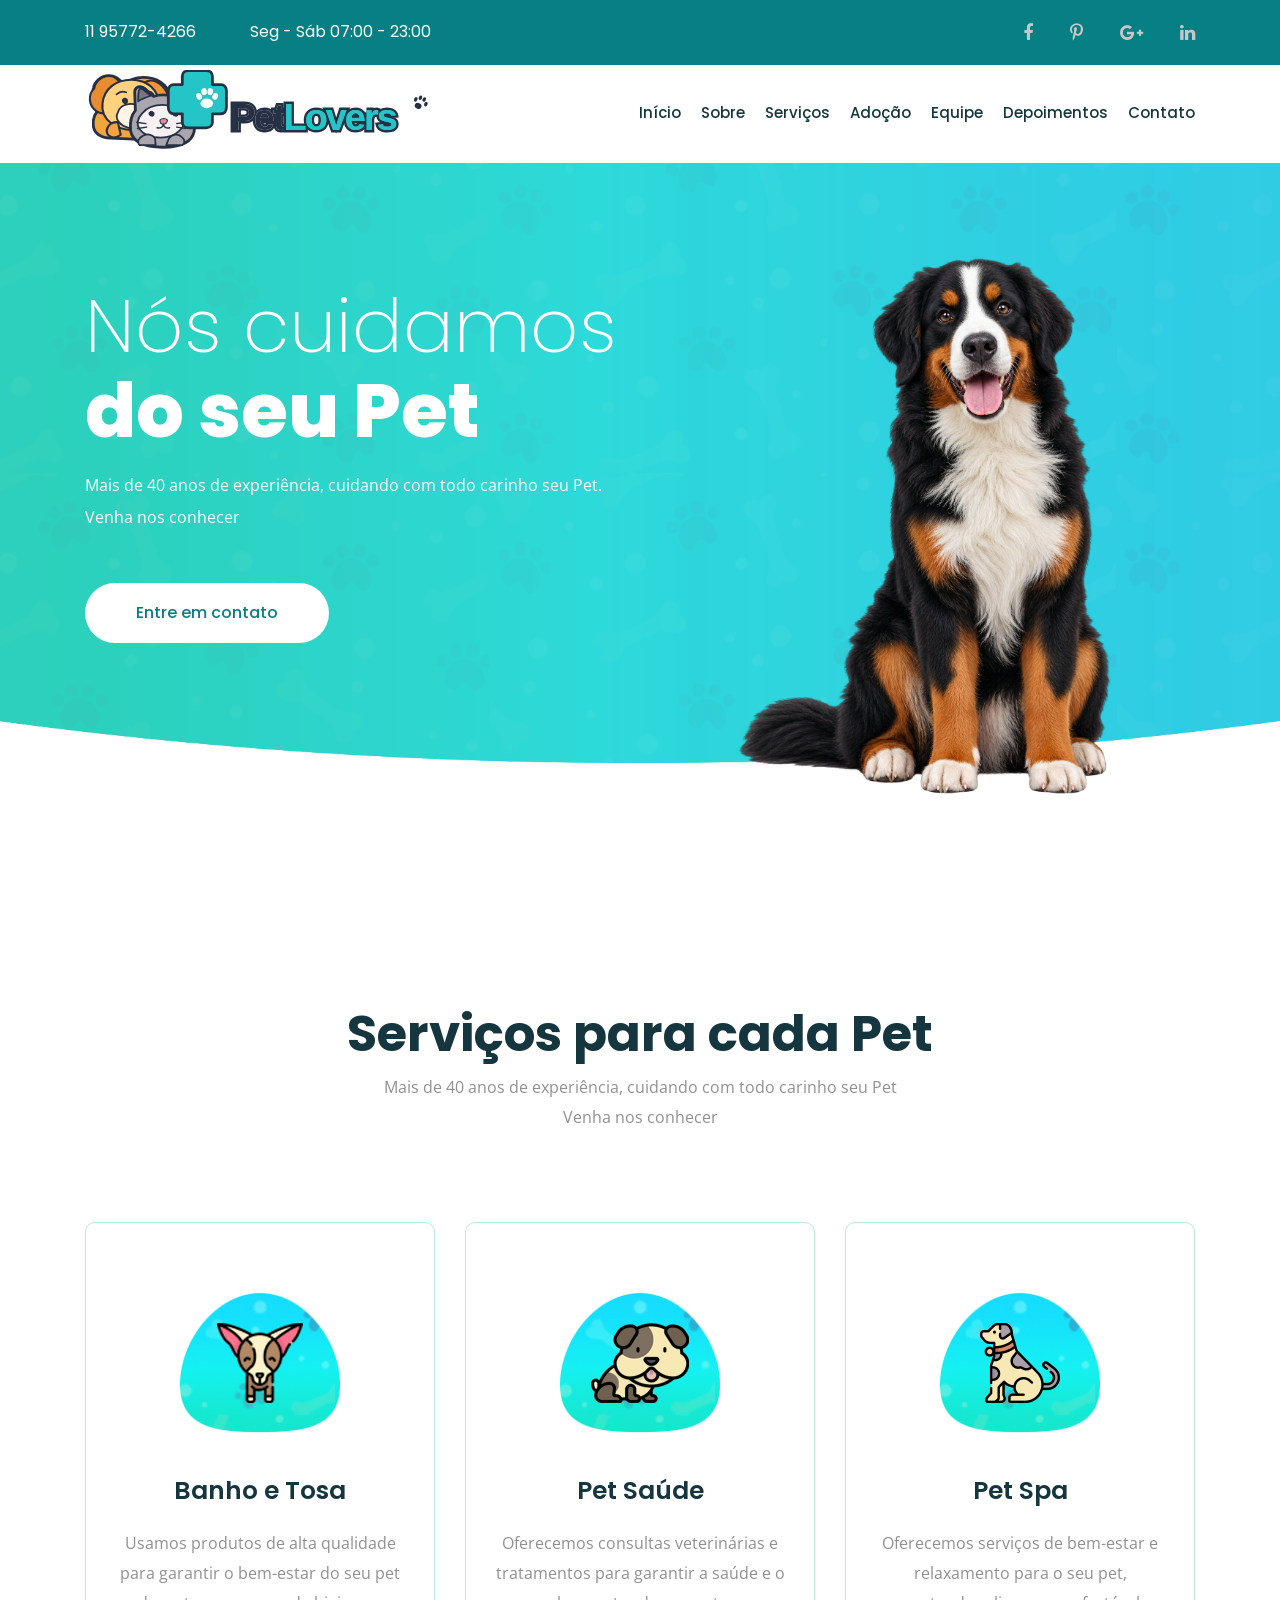
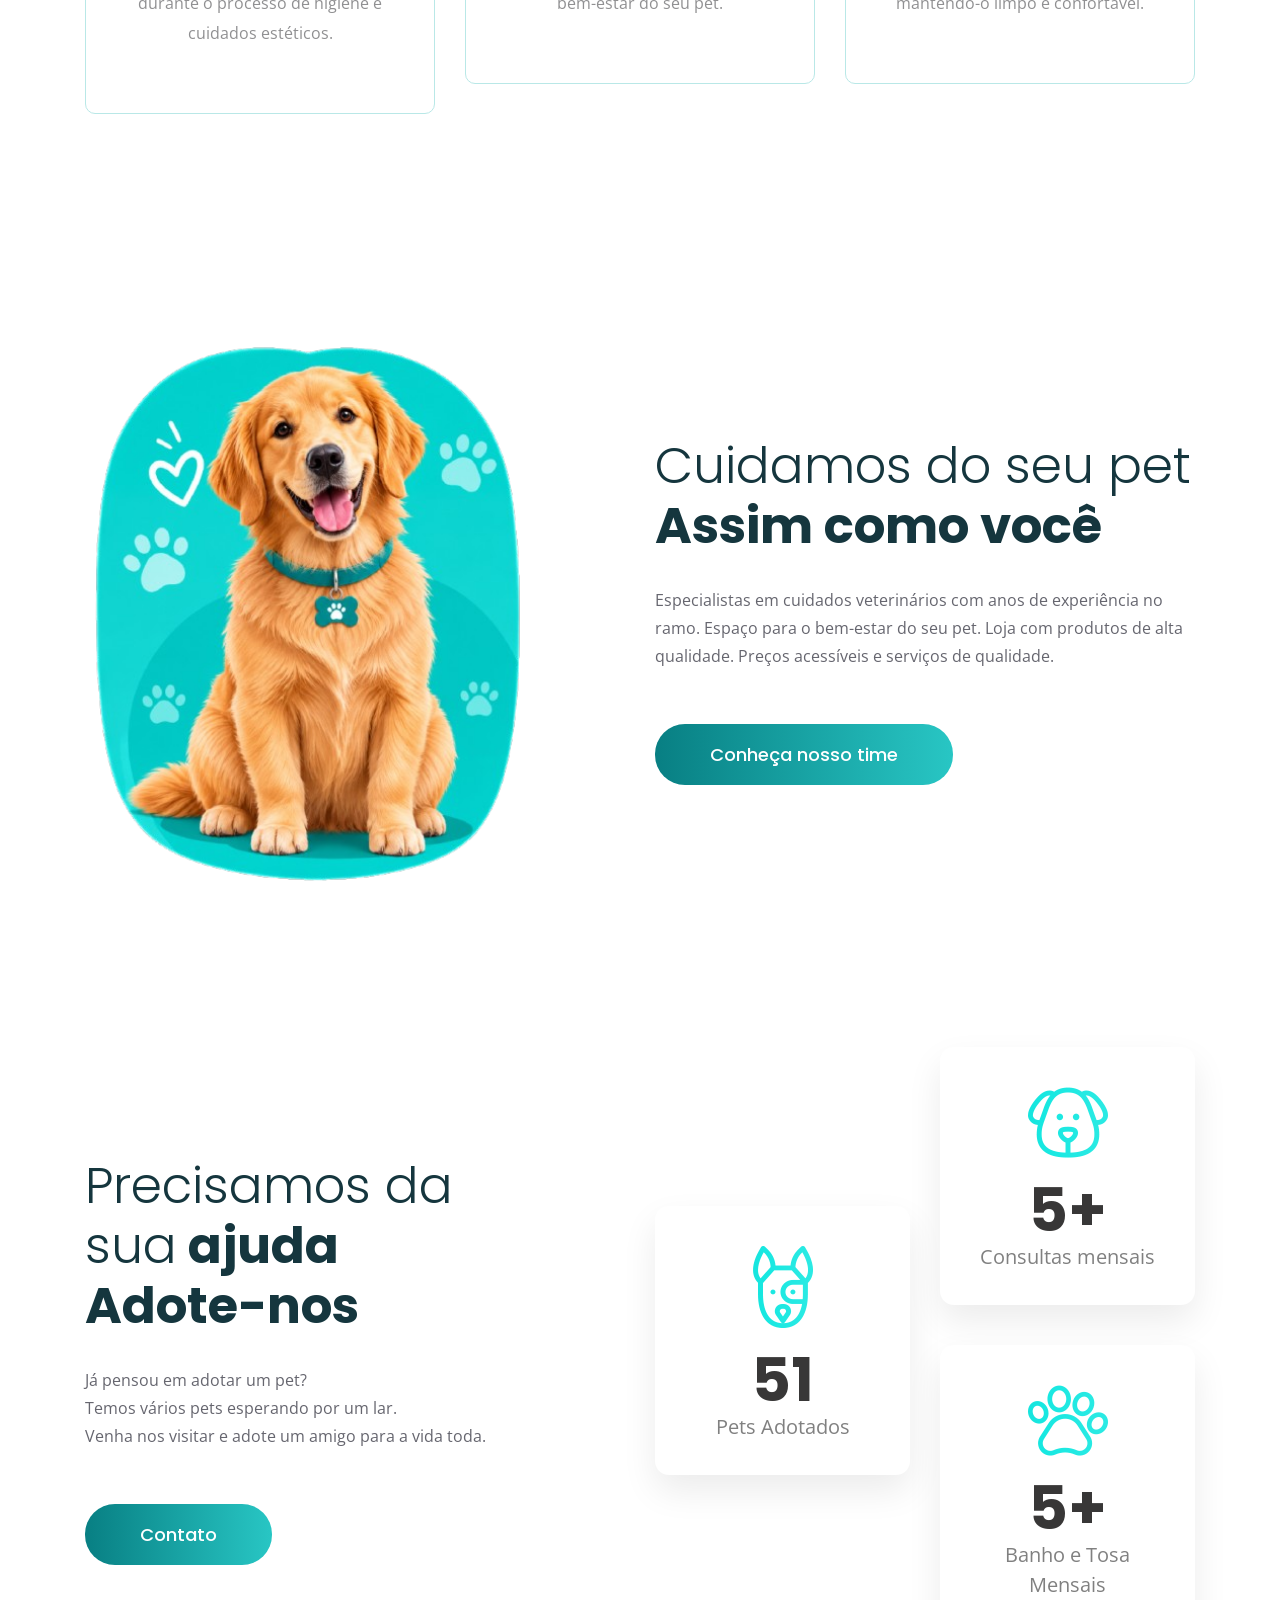
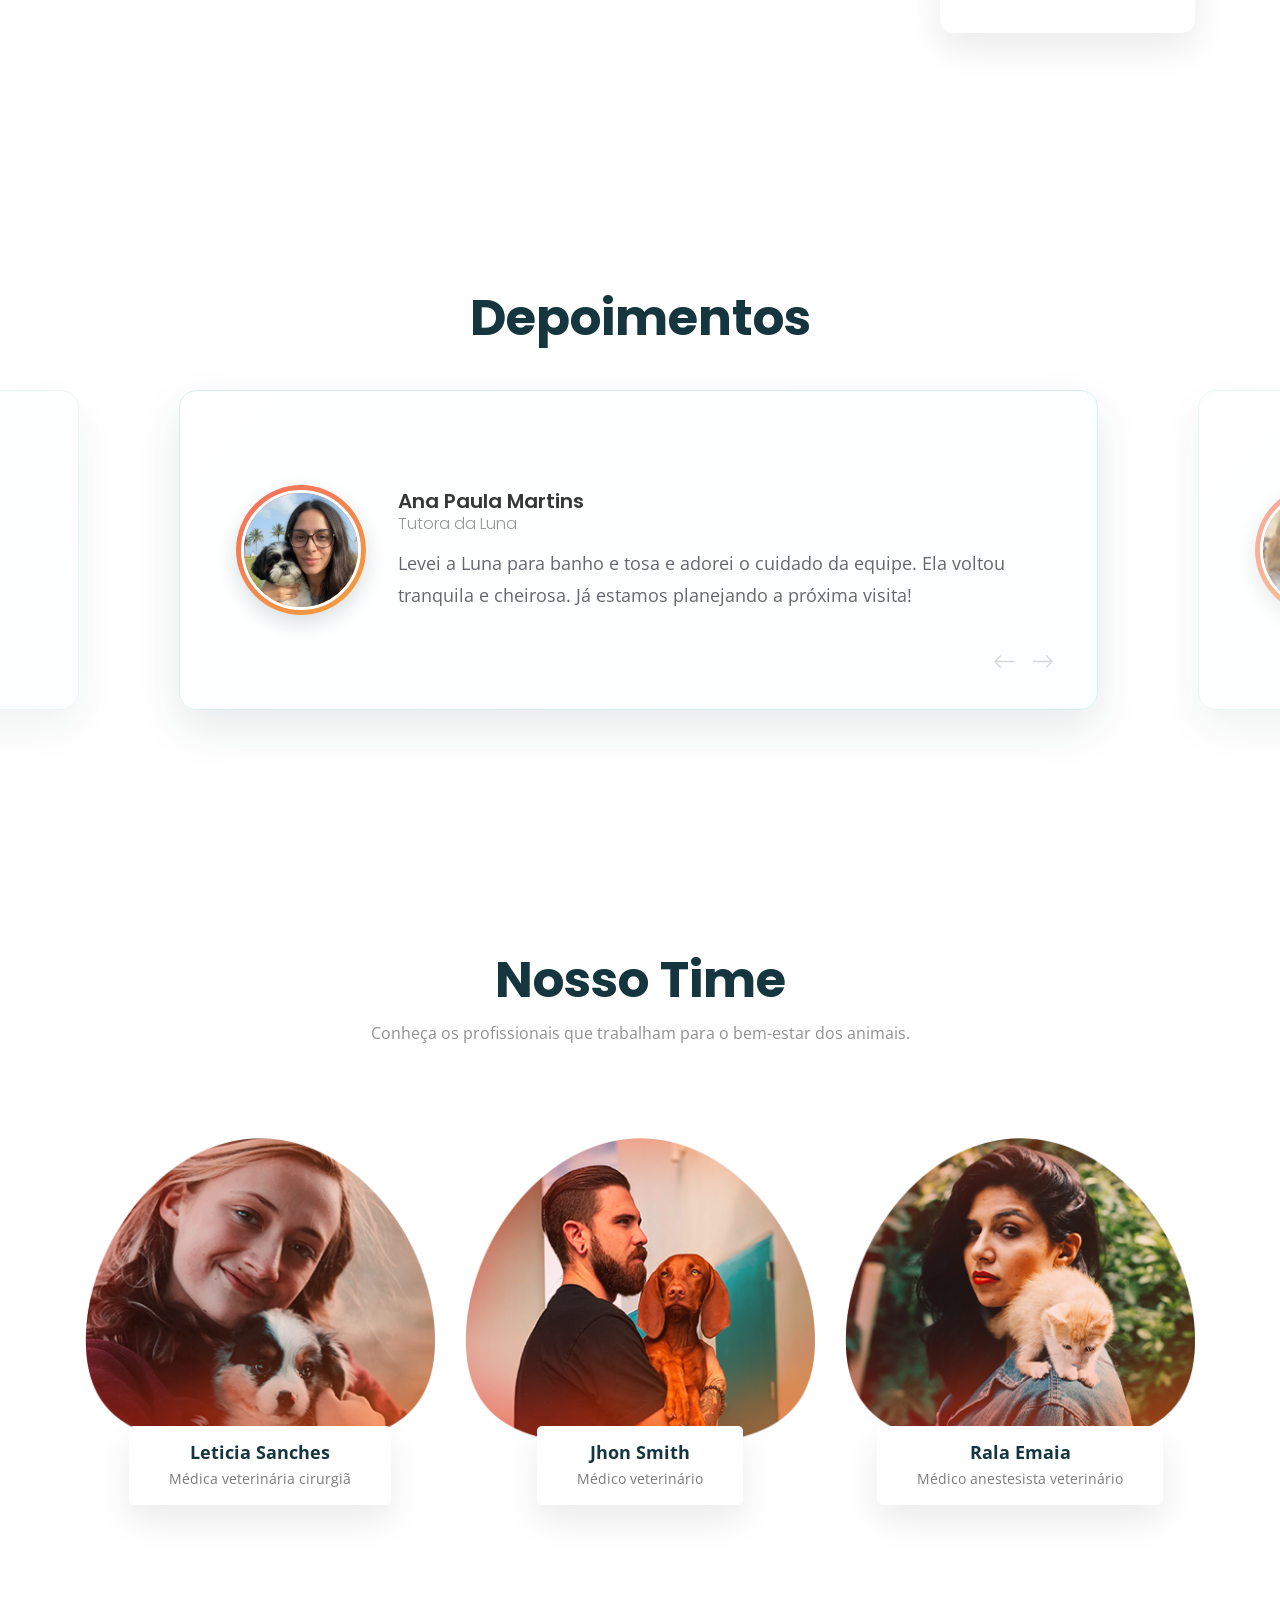
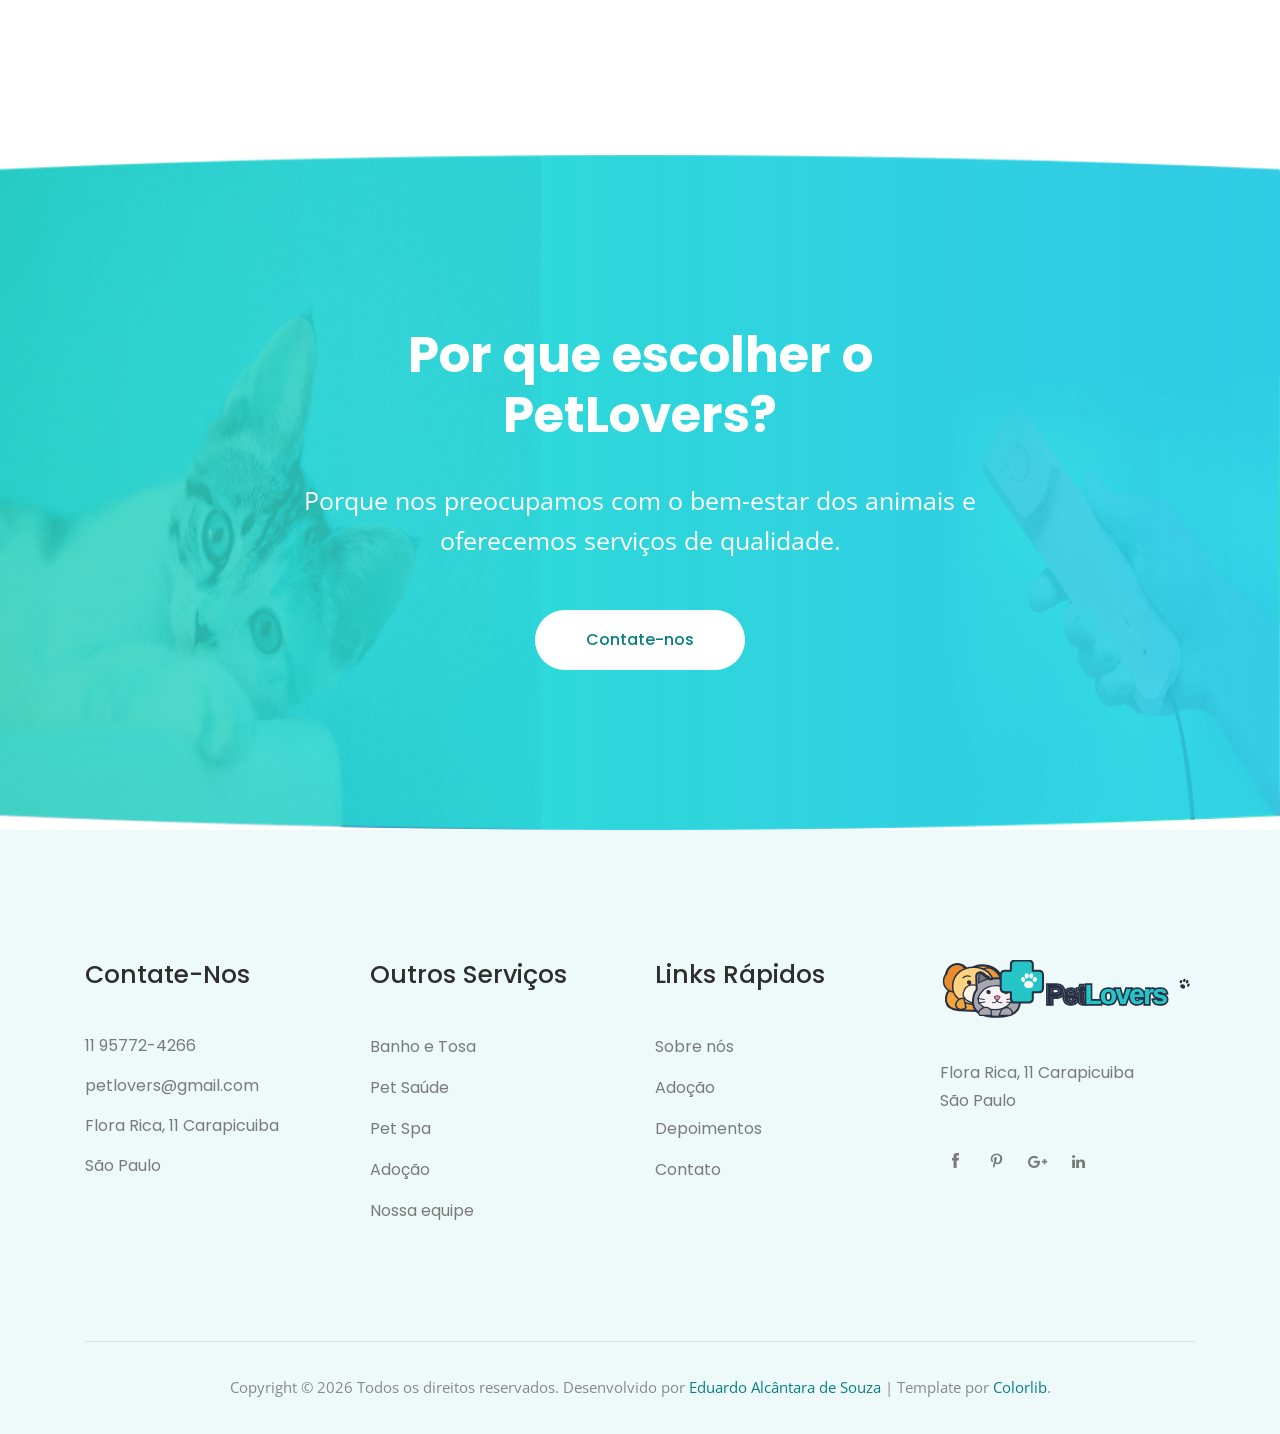
==== commit d52d1363: "V0.8" ====
--- a/index.html
+++ b/index.html
@@ -315,7 +315,7 @@
                   </div>
                   <div class="test_content">
                     <h4>Ana Paula Martins</h4>
-                    <span>Exemplo fictício · Tutora da Luna</span>
+                    <span>Tutora da Luna</span>
                     <p>
                       Levei a Luna para banho e tosa e adorei o cuidado da
                       equipe. Ela voltou tranquila e cheirosa. Já estamos
@@ -335,7 +335,7 @@
                   </div>
                   <div class="test_content">
                     <h4>Rafael Costa</h4>
-                    <span>Exemplo fictício · Tutor do Thor</span>
+                    <span>Tutor do Thor</span>
                     <p>
                       O Thor foi muito bem recebido na consulta. A equipe
                       explicou cada etapa com paciência e me deixou mais seguro
@@ -355,7 +355,7 @@
                   </div>
                   <div class="test_content">
                     <h4>Camila Oliveira</h4>
-                    <span>Exemplo fictício · Tutora do Nino</span>
+                    <span>Tutora do Nino</span>
                     <p>
                       Encontrei na PetLovers um lugar acolhedor para cuidar do
                       Nino. O atendimento foi atencioso do início ao fim, e saí
@@ -393,7 +393,7 @@
               </div>
               <div class="member_name text-center">
                 <div class="mamber_inner">
-                  <h4>Ericka Alcântara de Souza</h4>
+                  <h4>Leticia Sanches</h4>
                   <p>Médica veterinária cirurgiã</p>
                 </div>
               </div>
